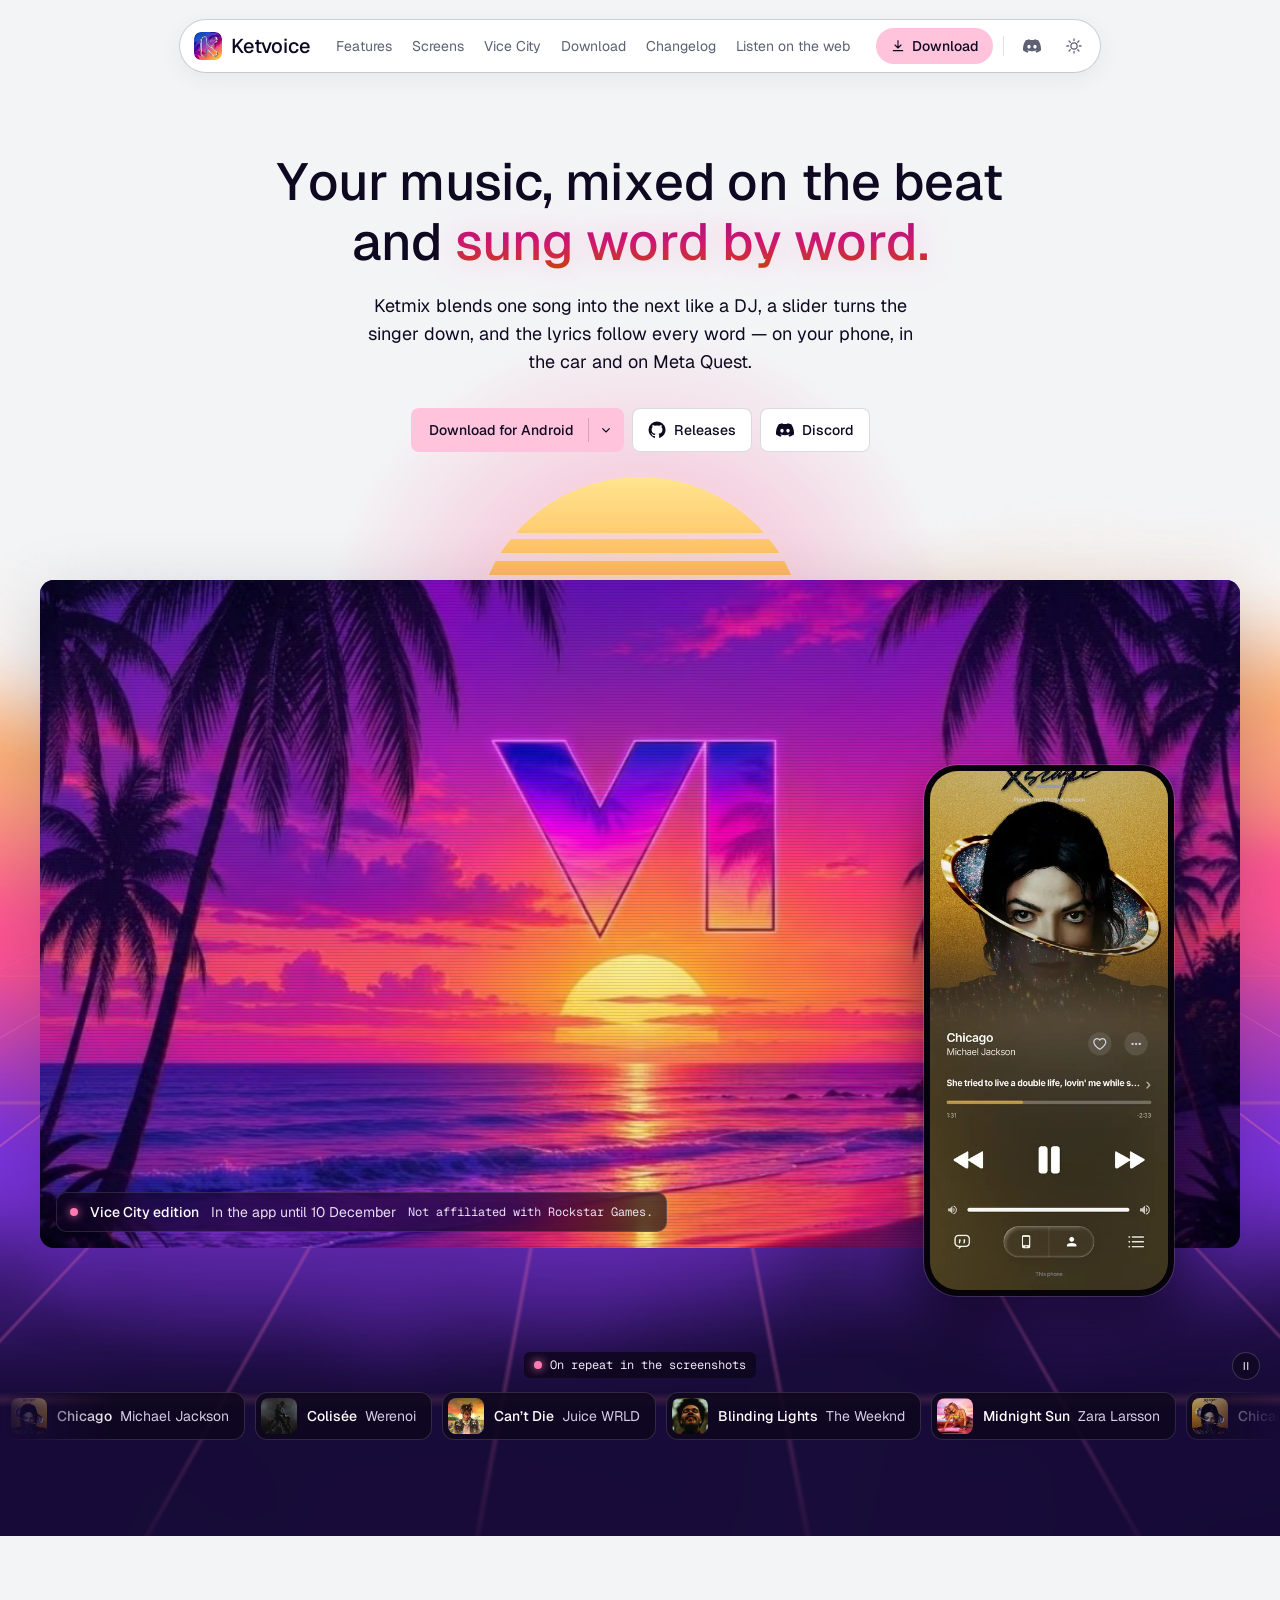
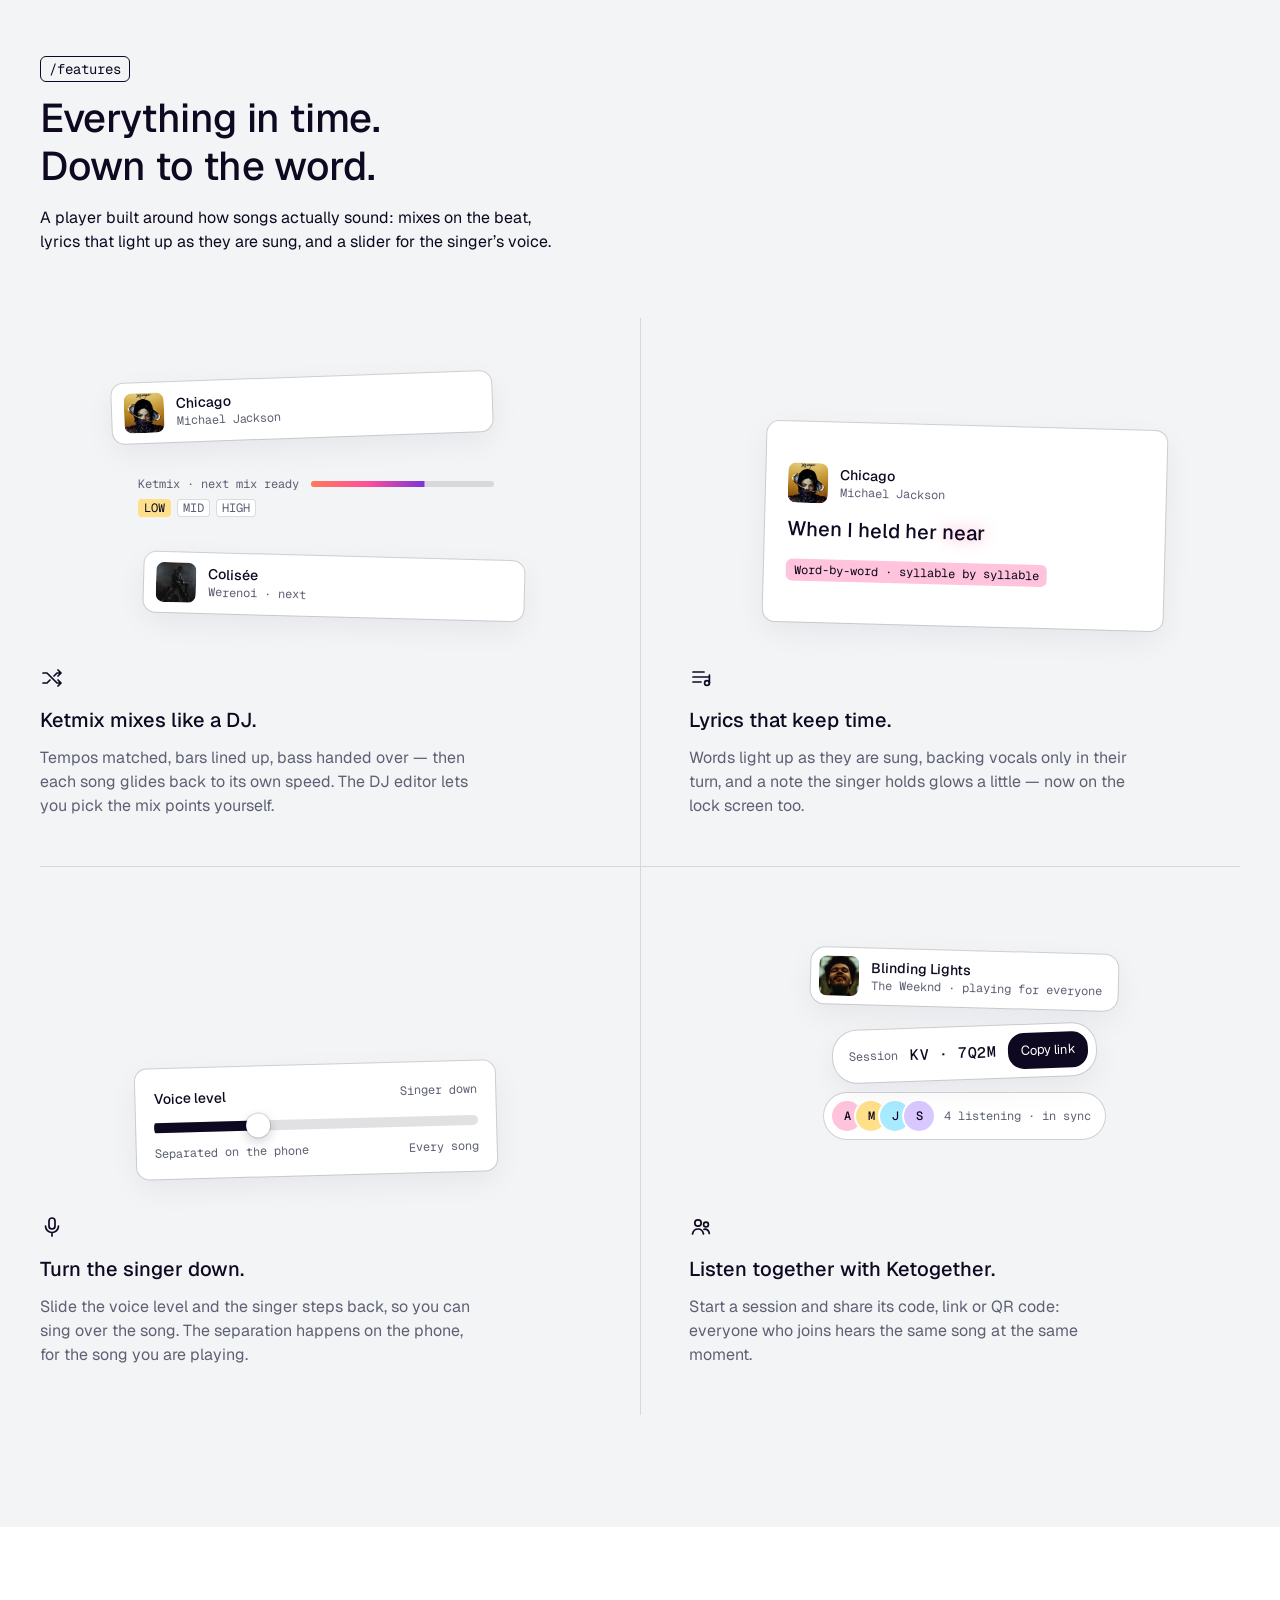
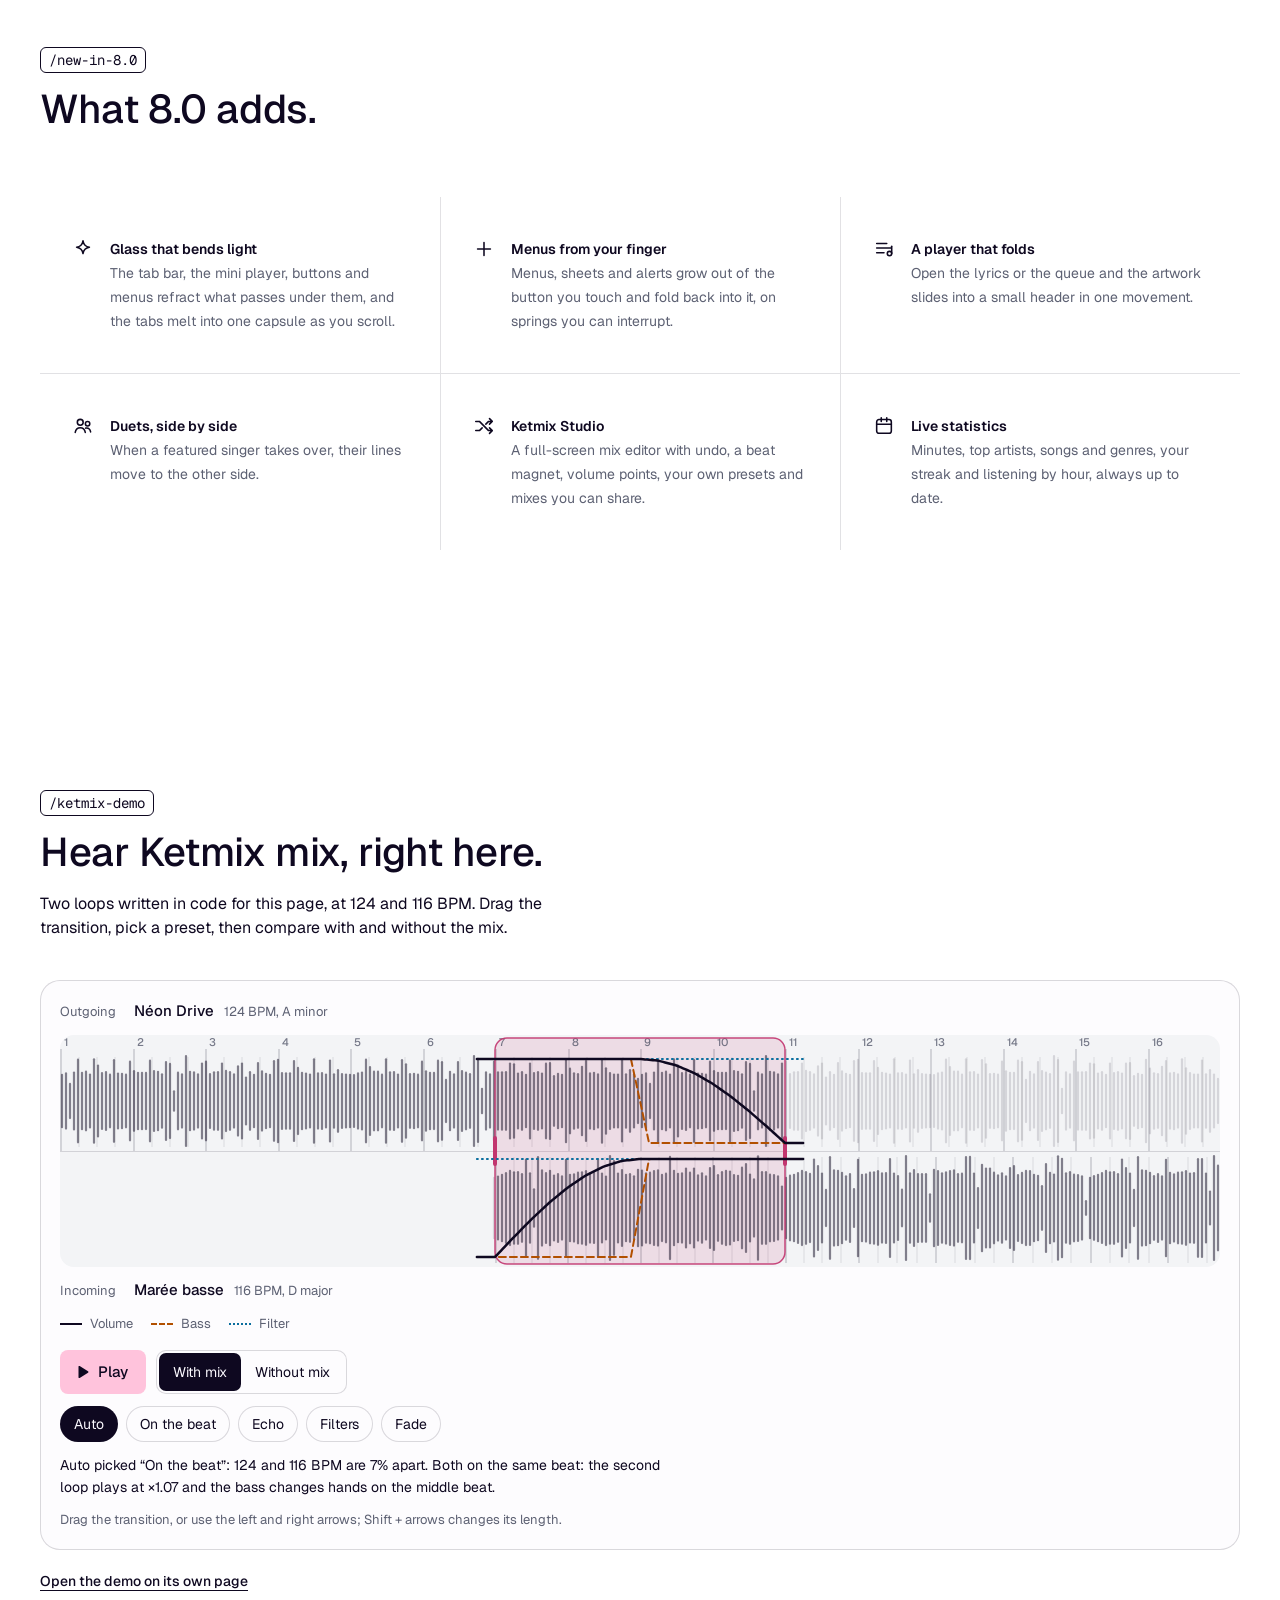
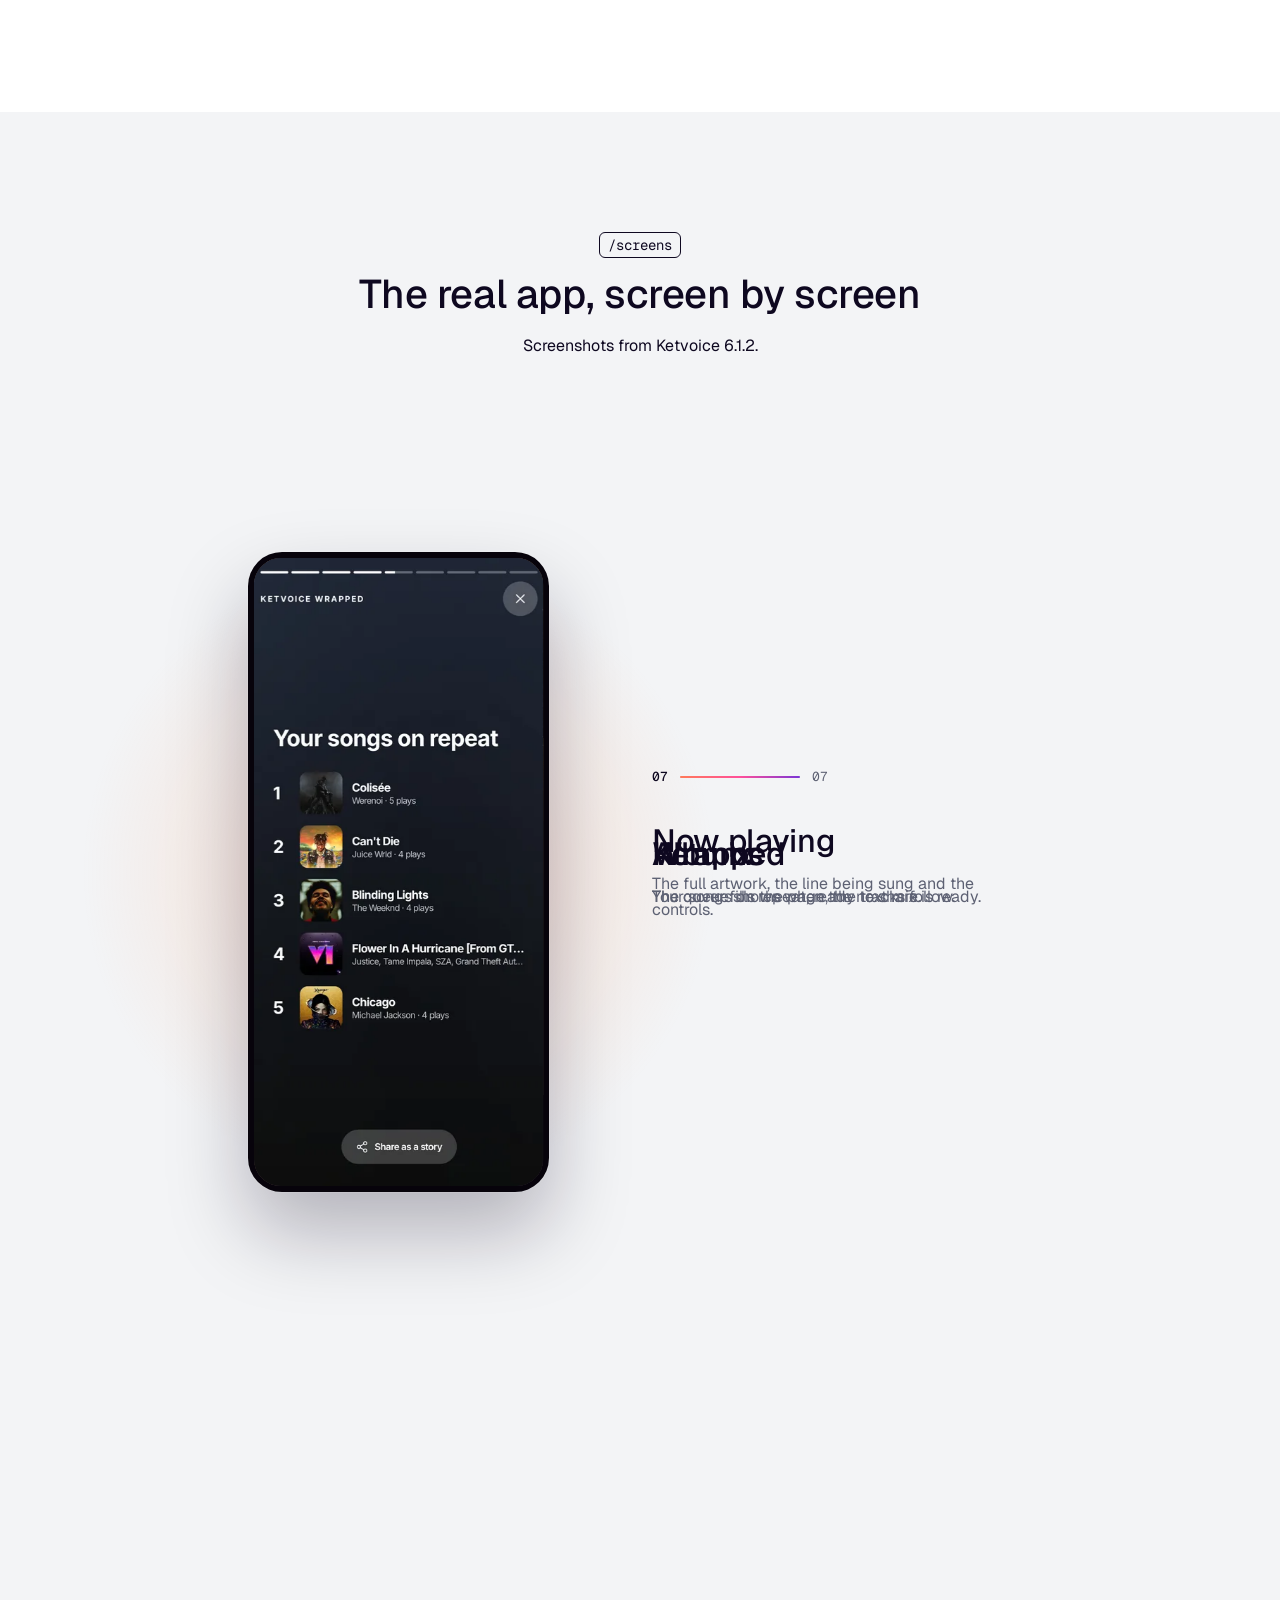
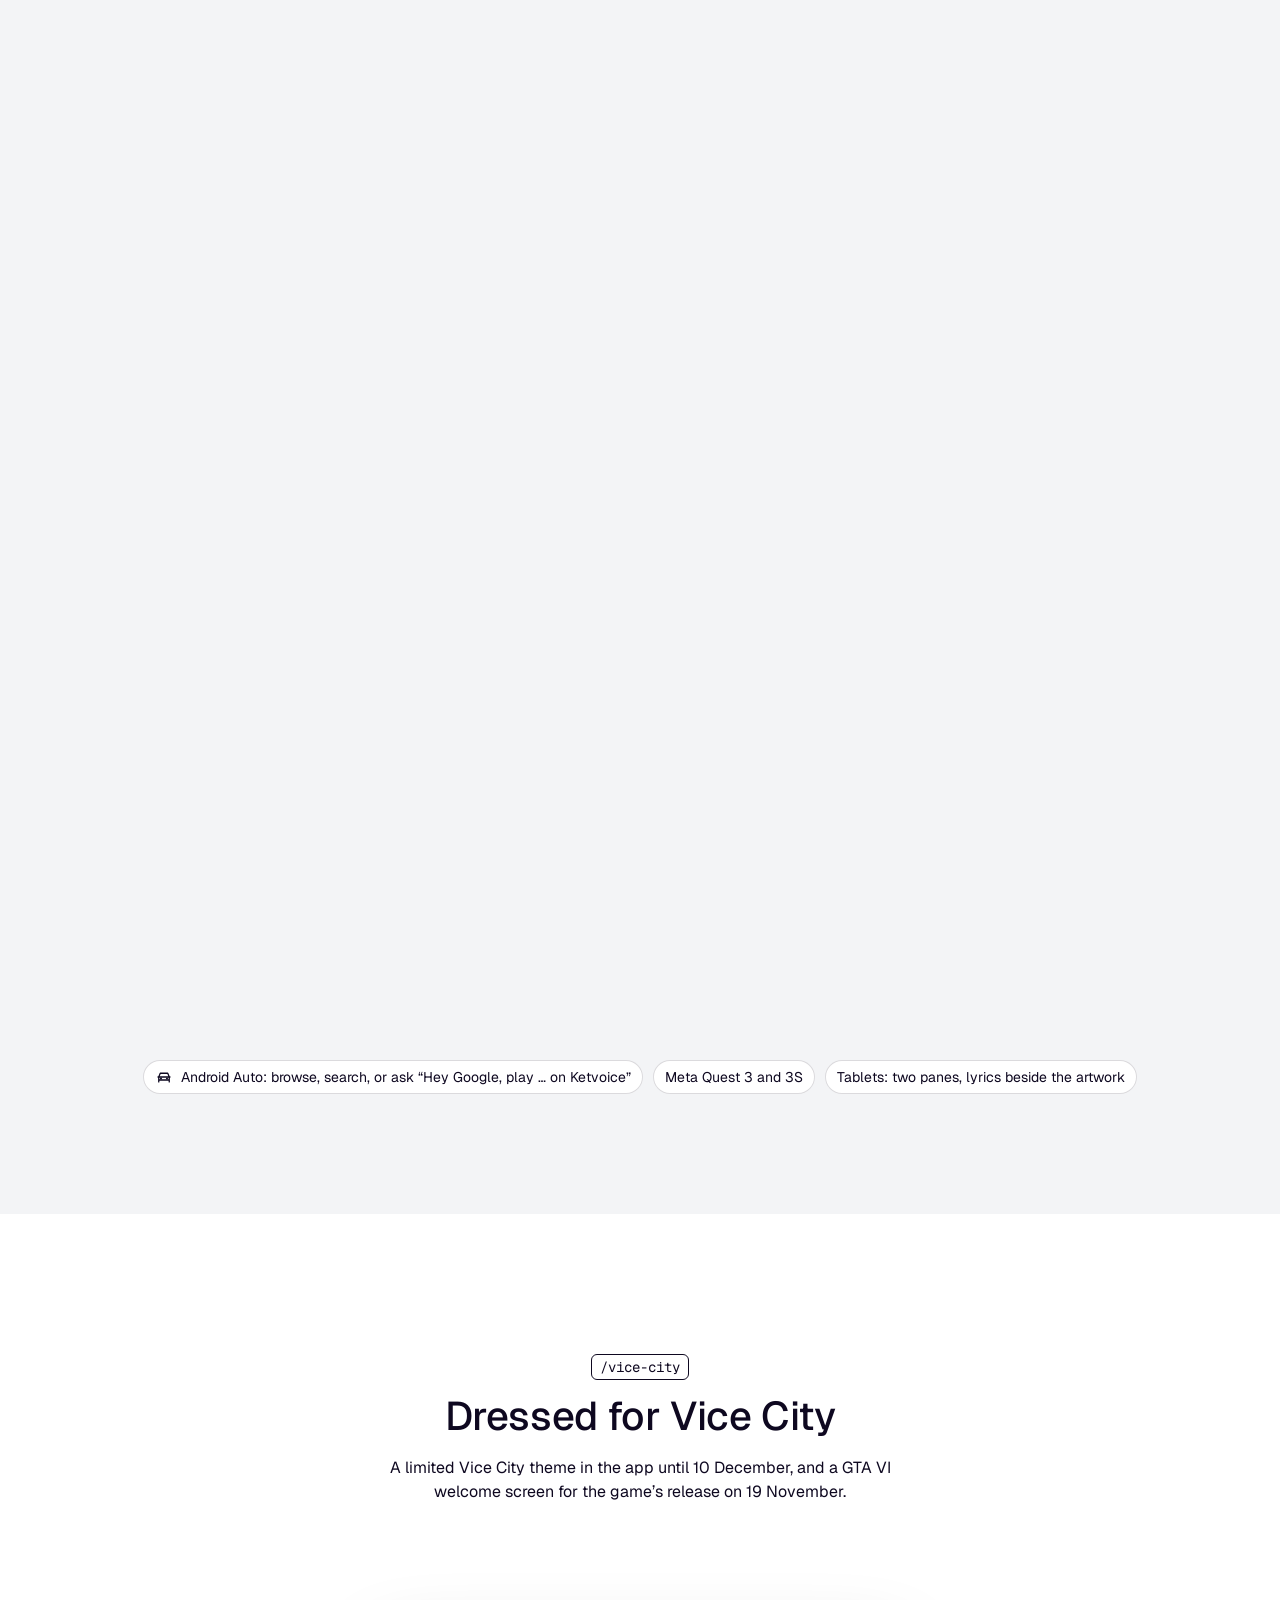
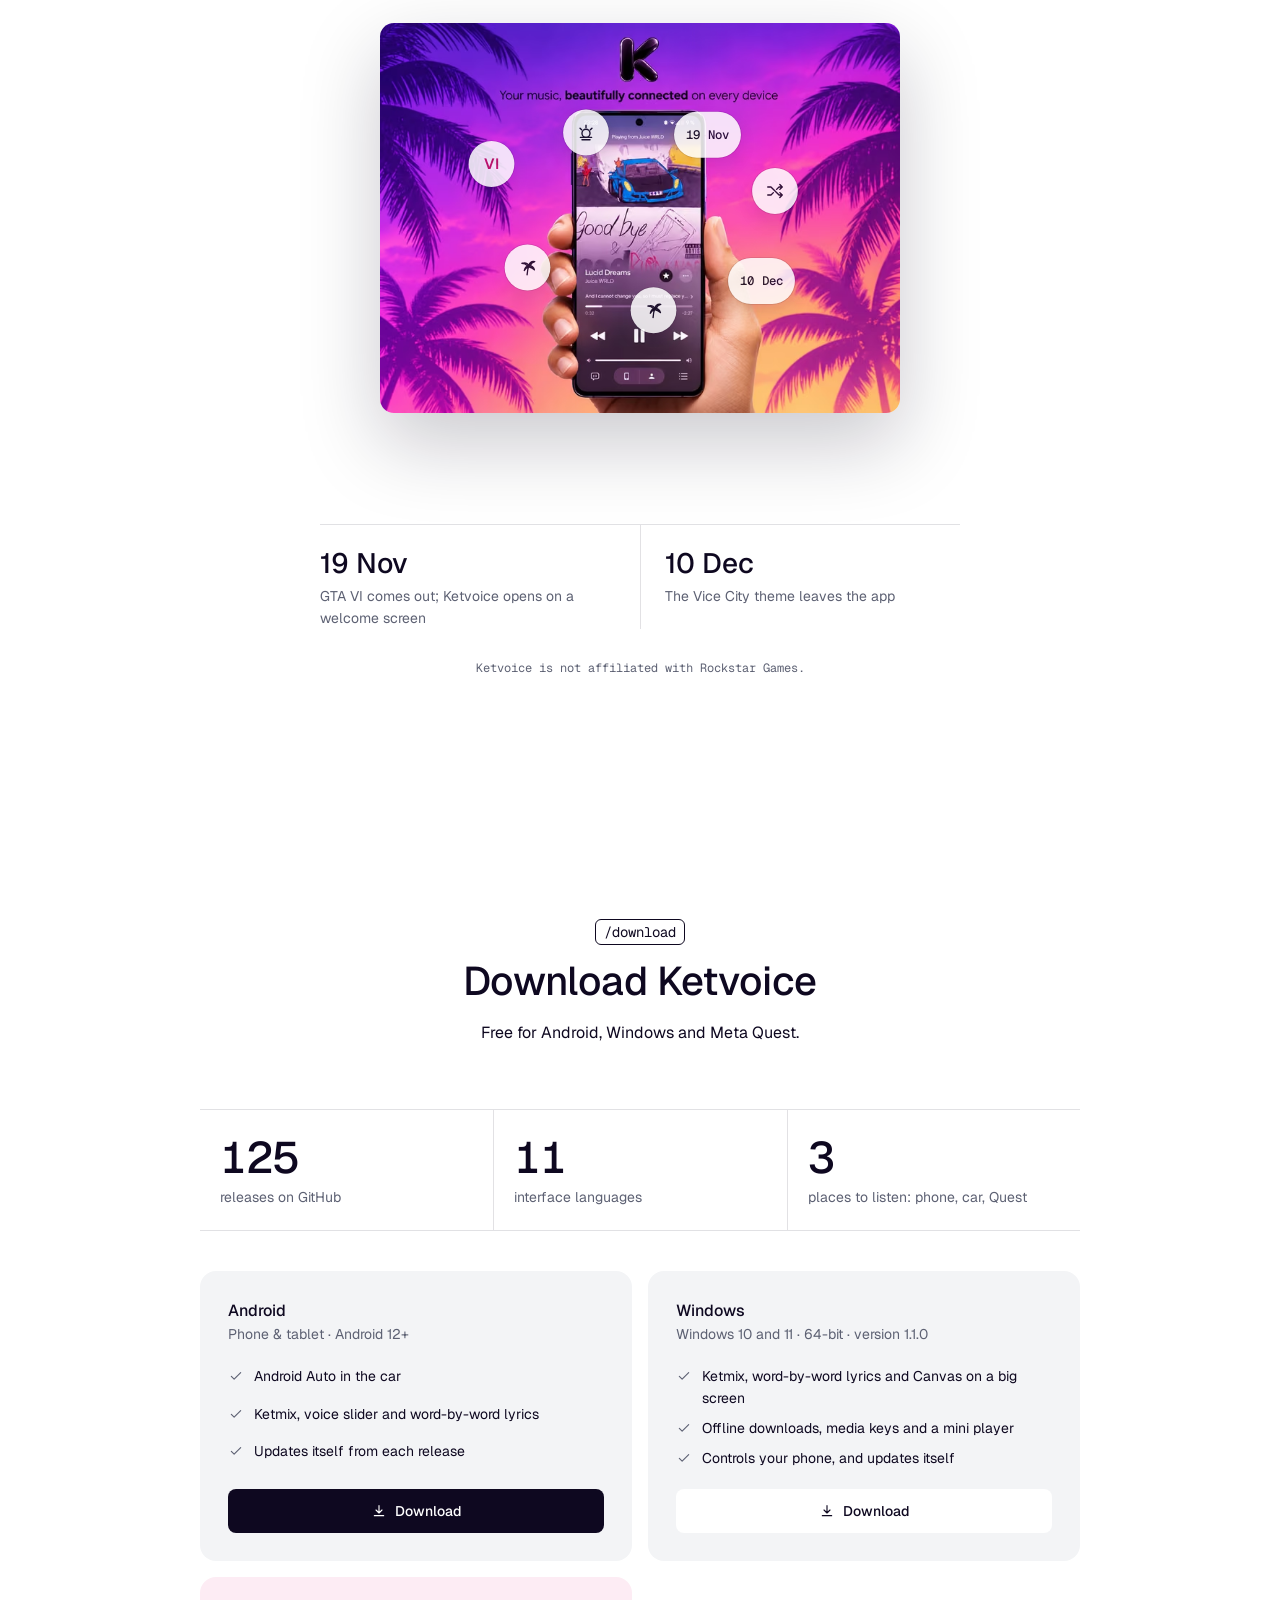
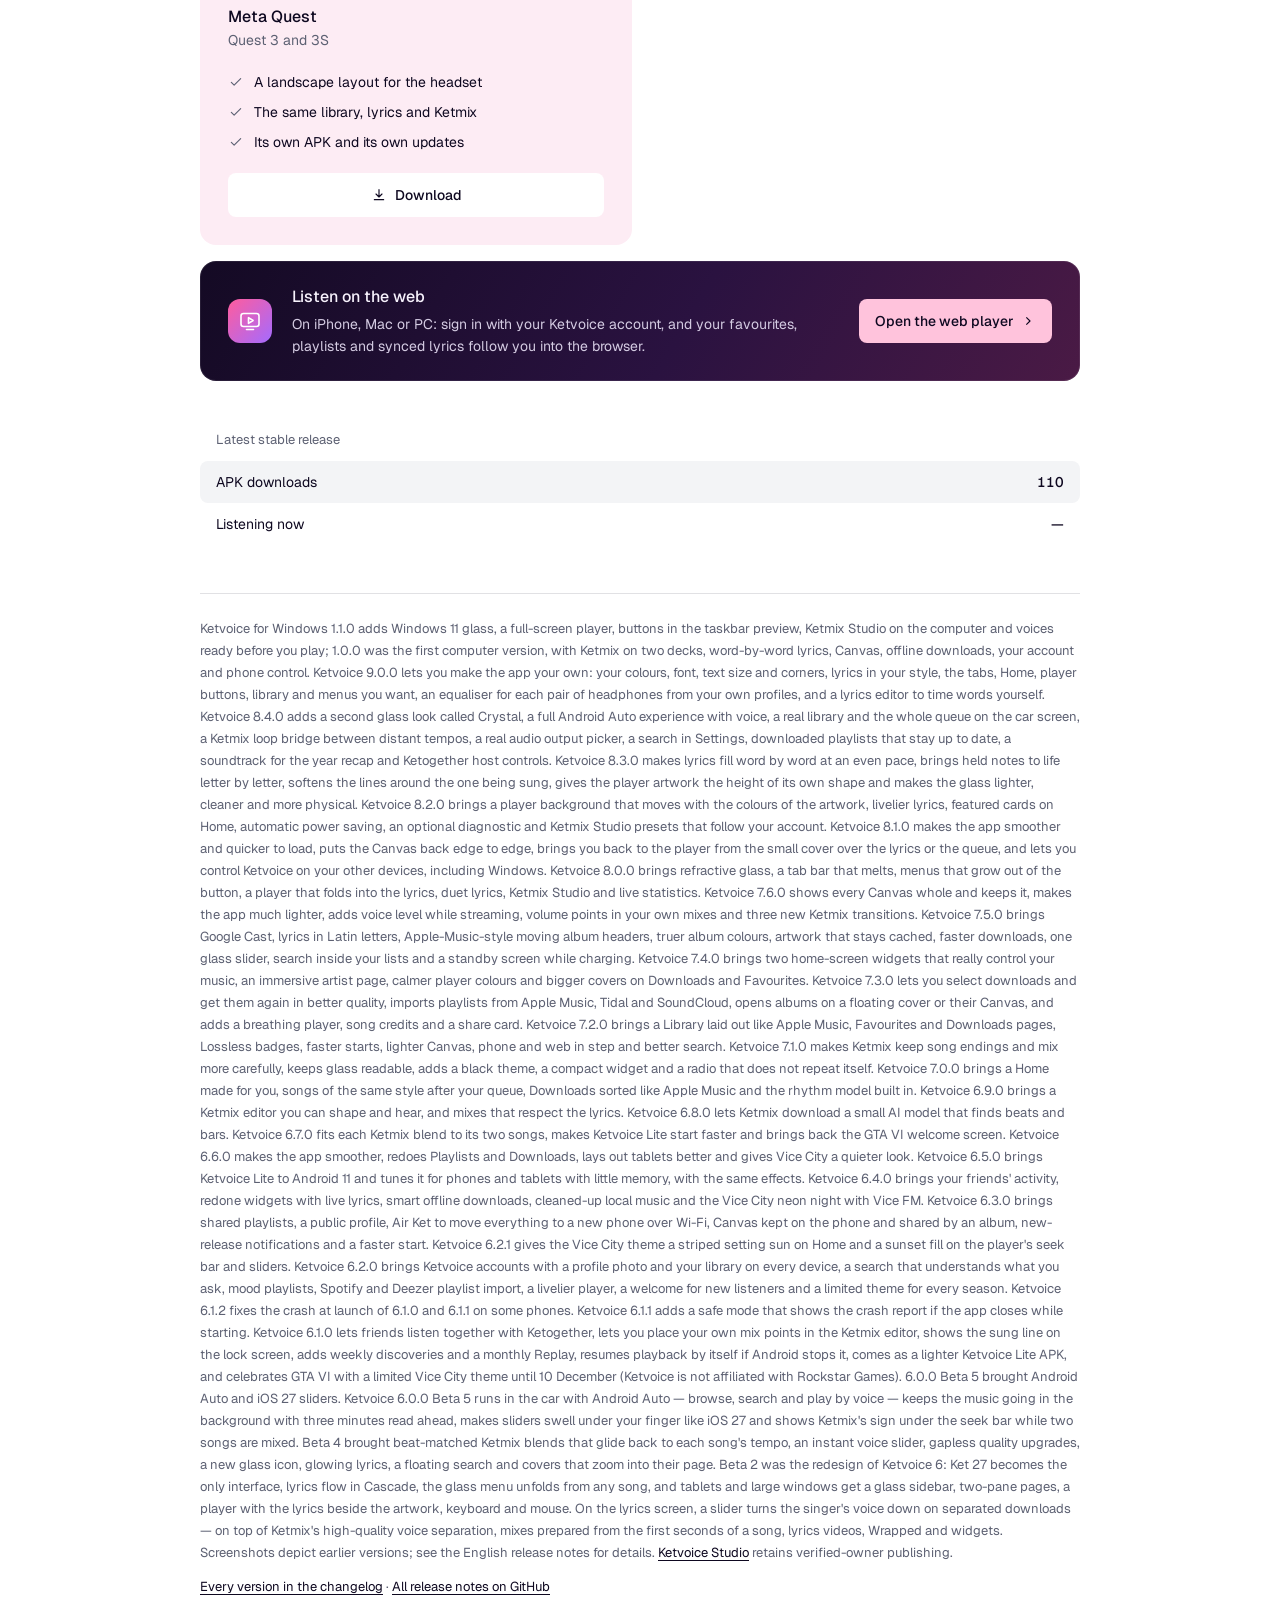
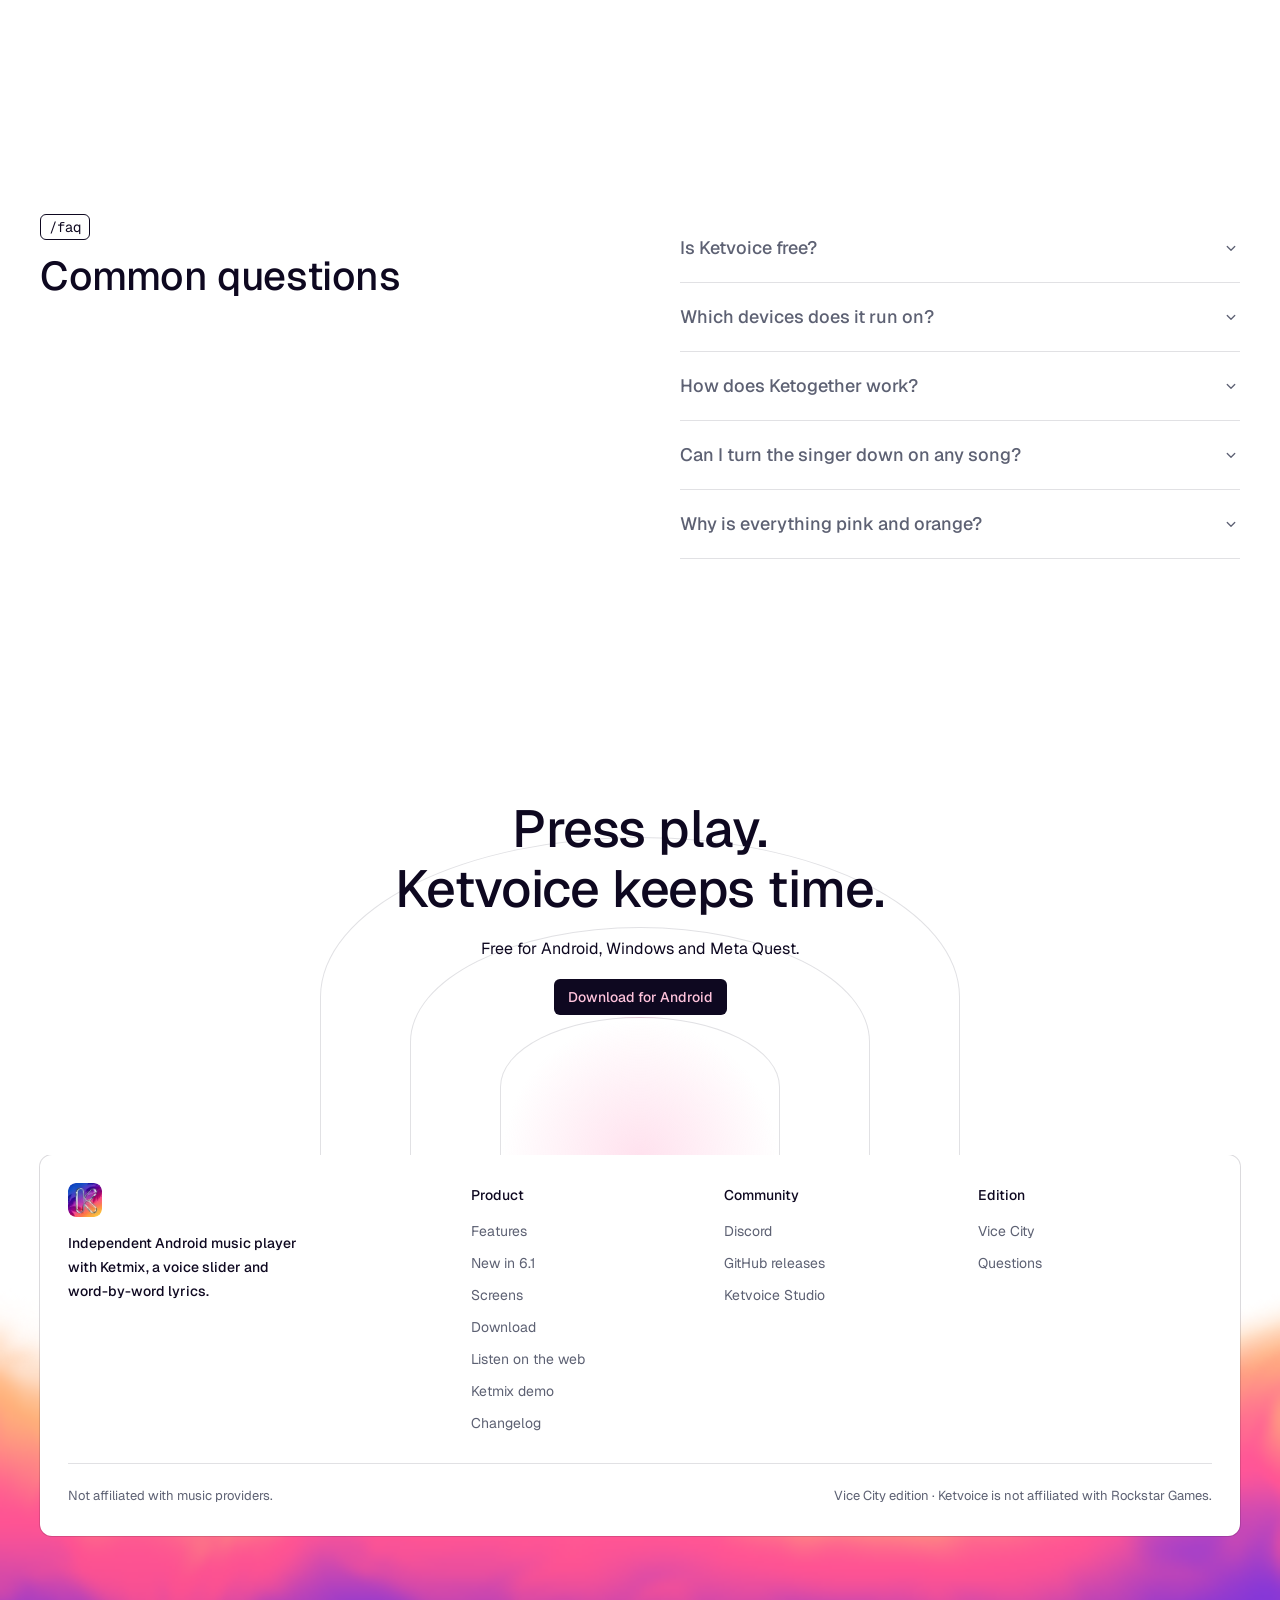
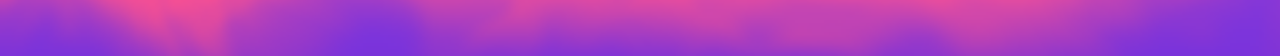
==== index.html @ e39250f0 "Site: what 9.0 adds Co-Authored-By: Claude Opus 5.5 <noreply@anthropic.com> Claude-Session: https://" ====
<!DOCTYPE html>
<html lang="en">
<head>
<meta charset="utf-8"/><meta content="width=device-width,initial-scale=1" name="viewport"/><meta content="light dark" name="color-scheme"/><meta content="#f3f4f6" name="theme-color"/>
<title>Ketvoice — a free music player for Android, Quest and the car</title>
<link rel="icon" href="favicon.ico" sizes="any"/>
<link rel="icon" type="image/png" sizes="32x32" href="favicon-32.png"/>
<link rel="icon" type="image/png" sizes="16x16" href="favicon-16.png"/>
<link rel="icon" type="image/png" sizes="192x192" href="favicon-192.png"/>
<link rel="apple-touch-icon" sizes="180x180" href="apple-touch-icon.png"/>
<meta content="Ketvoice is a free music player for Android. Ketmix blends songs on the beat, a slider turns the singer's voice down, lyrics follow every word — on phones, Meta Quest and Android Auto." name="description"/>
<meta property="og:type" content="website"/>
<meta property="og:title" content="Ketvoice — a free music player for Android, Quest and the car"/>
<meta property="og:description" content="Your music, beautifully connected on every device. Free for Android and Meta Quest."/>
<meta property="og:image" content="https://raw.githubusercontent.com/Tysnnn23/Ketvoice/main/ketvoice-banner.png"/>
<meta property="og:image:width" content="1448"/><meta property="og:image:height" content="1086"/>
<meta property="og:image:alt" content="Ketvoice — your music, beautifully connected on every device"/>
<meta name="twitter:card" content="summary_large_image"/>
<meta name="twitter:image" content="https://raw.githubusercontent.com/Tysnnn23/Ketvoice/main/ketvoice-banner.png"/>
<script>/* Discord sign-in for the web player: while /player is not in Supabase's allowed redirect addresses, Supabase sends the answer to the site's home instead. It goes on to /player (only within 10 minutes of a sign-in started there). */(function(){try{var q=location.search+location.hash;if(!/[?&#](code|error_description)=/.test(q))return;var p=JSON.parse(localStorage.getItem('kv-player-pkce')||'null');if(p&&Date.now()-p.at<6e5)location.replace('/player'+location.search+location.hash)}catch(e){}})();</script>
<script>document.documentElement.classList.add('js');(function(){var d=document.documentElement;try{if(localStorage.getItem('ketvoice-theme')==='dark')d.classList.add('dark')}catch(e){}if(!matchMedia('(prefers-reduced-motion: reduce)').matches)d.classList.add('motion')})();</script>
<link rel="preconnect" href="https://fonts.googleapis.com"/>
<link rel="preconnect" href="https://fonts.gstatic.com" crossorigin/>
<link rel="stylesheet" href="https://fonts.googleapis.com/css2?family=Geist:wght@400..600&amp;family=Geist+Mono:wght@400;500&amp;display=swap"/>
<link rel="preload" as="image" type="image/avif" imagesrcset="assets/hero-vi-720.avif 720w, assets/hero-vi-1117.avif 1117w" imagesizes="(max-width: 1240px) 100vw, 1188px"/>
<link rel="stylesheet" href="css/style.css?v=202611181500"/>
<link rel="stylesheet" href="css/ketmix.css?v=202611191200"/>
<script async src="https://pagead2.googlesyndication.com/pagead/js/adsbygoogle.js?client=ca-pub-2623695974781872"
     crossorigin="anonymous"></script>
</head>
<body>
<svg aria-hidden="true" style="position:absolute;width:0;height:0;overflow:hidden" xmlns="http://www.w3.org/2000/svg">
<symbol id="i-down" viewBox="0 0 24 24"><path d="M12 4v11m0 0 4.5-4.5M12 15l-4.5-4.5M5 19h14"/></symbol>
<symbol id="i-chev" viewBox="0 0 24 24"><path d="m7 10 5 5 5-5" /></symbol>
<symbol id="i-check" viewBox="0 0 24 24"><path d="m5 12.5 4.2 4.2L19 7"/></symbol>
<symbol id="i-plus" viewBox="0 0 24 24"><path d="M12 5v14M5 12h14"/></symbol>
<symbol id="i-mix" viewBox="0 0 24 24"><path d="M3 7h4l10 10h4M3 17h4l3-3m4-4 3-3h4M18 4l3 3-3 3M18 14l3 3-3 3"/></symbol>
<symbol id="i-lyrics" viewBox="0 0 24 24"><path d="M4 6h11M4 11h16M4 16h8"/><circle cx="18" cy="17" r="2.4"/><path d="M20.4 17V9"/></symbol>
<symbol id="i-voice" viewBox="0 0 24 24"><rect x="9" y="3" width="6" height="11" rx="3"/><path d="M5.5 11a6.5 6.5 0 0 0 13 0M12 17.5V21"/></symbol>
<symbol id="i-people" viewBox="0 0 24 24"><circle cx="9" cy="8" r="3.2"/><circle cx="17" cy="9.5" r="2.4"/><path d="M3.5 19c.6-3.2 2.8-5 5.5-5s4.9 1.8 5.5 5M15 14.3c2.6-.4 4.7 1.2 5.3 4.2"/></symbol>
<symbol id="i-web" viewBox="0 0 24 24"><rect x="3" y="4.5" width="18" height="13" rx="2.5"/><path d="M8.5 20.5h7M10.5 8.6v5.8l4.6-2.9z"/></symbol>
<symbol id="i-wave" viewBox="0 0 24 24"><path d="M3 12h2M7 8v8M11 5v14M15 9v6M19 7v10M21 12h0"/></symbol>
<symbol id="i-lock" viewBox="0 0 24 24"><rect x="5" y="10" width="14" height="10" rx="2.5"/><path d="M8 10V7.5a4 4 0 0 1 8 0V10M9 15h6"/></symbol>
<symbol id="i-spark" viewBox="0 0 24 24"><path d="M12 3c.6 4.2 2.8 6.4 7 7-4.2.6-6.4 2.8-7 7-.6-4.2-2.8-6.4-7-7 4.2-.6 6.4-2.8 7-7Z"/></symbol>
<symbol id="i-calendar" viewBox="0 0 24 24"><rect x="4" y="5" width="16" height="15" rx="2.5"/><path d="M4 10h16M9 3v4M15 3v4"/></symbol>
<symbol id="i-resume" viewBox="0 0 24 24"><path d="M4 12a8 8 0 1 0 2.4-5.7M4 4v4h4"/><path d="M10 9.5v5l4-2.5z"/></symbol>
<symbol id="i-car" viewBox="0 0 24 24"><path d="M5 16V12l2-5h10l2 5v4M5 16h14M5 16v2.5M19 16v2.5M4 12h16"/><circle cx="8" cy="14" r=".6"/><circle cx="16" cy="14" r=".6"/></symbol>
<symbol id="i-disc" viewBox="0 0 24 24"><path fill="currentColor" stroke="none" d="M20.317 4.37a19.79 19.79 0 0 0-4.885-1.515.074.074 0 0 0-.079.037c-.21.375-.444.865-.608 1.25a18.27 18.27 0 0 0-5.487 0 12.6 12.6 0 0 0-.617-1.25.077.077 0 0 0-.079-.037A19.74 19.74 0 0 0 3.677 4.37a.07.07 0 0 0-.032.027C.533 9.046-.32 13.58.099 18.058a.082.082 0 0 0 .031.056 19.9 19.9 0 0 0 5.993 3.03.078.078 0 0 0 .084-.028c.462-.63.874-1.295 1.226-1.994a.076.076 0 0 0-.041-.106 13.1 13.1 0 0 1-1.872-.892.077.077 0 0 1-.008-.128c.126-.094.252-.192.372-.291a.074.074 0 0 1 .078-.011c3.928 1.793 8.18 1.793 12.061 0a.074.074 0 0 1 .079.01c.12.099.246.198.373.292a.077.077 0 0 1-.007.128 12.3 12.3 0 0 1-1.873.891.077.077 0 0 0-.04.107c.36.698.772 1.363 1.225 1.993a.076.076 0 0 0 .084.029 19.84 19.84 0 0 0 6.002-3.03.077.077 0 0 0 .032-.055c.5-5.177-.838-9.674-3.549-13.66a.061.061 0 0 0-.031-.029ZM8.02 15.331c-1.183 0-2.157-1.085-2.157-2.419 0-1.333.955-2.419 2.157-2.419 1.211 0 2.176 1.095 2.157 2.419 0 1.334-.956 2.419-2.157 2.419Zm7.975 0c-1.183 0-2.157-1.085-2.157-2.419 0-1.333.955-2.419 2.157-2.419 1.211 0 2.176 1.095 2.157 2.419 0 1.334-.946 2.419-2.157 2.419Z"/></symbol>
<symbol id="i-palm" viewBox="0 0 24 24"><path d="M11.5 21c.3-4.6 1-8.2 2.3-11.4M13.8 9.6C12 6.6 8.6 5.6 5 6.8c3 .1 5.4 1.2 6.9 3.1M13.8 9.6c.8-3.6 3.7-5.4 7.2-4.9-2.6.8-4.6 2.3-5.6 4.7M13.8 9.6c3.6.1 6 2.1 6.8 5.4-1.6-1.9-3.8-3.2-6.4-3.6M13.8 9.6c-3 .6-5.2 2.8-5.7 6.2 1.1-2.3 3-3.9 5.3-4.6"/></symbol>
<symbol id="i-sun" viewBox="0 0 24 24"><circle cx="12" cy="13" r="5"/><path d="M5 18h14M7 21h10M12 3v3M4.6 6.6l2 2M19.4 6.6l-2 2"/></symbol>
<symbol id="i-gh" viewBox="0 0 24 24"><path fill="currentColor" stroke="none" d="M12 .8a11.2 11.2 0 0 0-3.54 21.83c.56.1.77-.24.77-.54v-2.1c-3.15.68-3.81-1.34-3.81-1.34-.51-1.29-1.26-1.63-1.26-1.63-1.03-.7.08-.69.08-.69 1.14.08 1.74 1.17 1.74 1.17 1.01 1.73 2.66 1.23 3.3.94.1-.73.4-1.24.73-1.53-2.52-.28-5.17-1.26-5.17-5.61 0-1.24.44-2.25 1.17-3.04-.12-.28-.51-1.44.11-3 0 0 .96-.31 3.1 1.16a10.8 10.8 0 0 1 5.65 0c2.15-1.47 3.1-1.16 3.1-1.16.62 1.56.23 2.72.11 3 .73.79 1.17 1.8 1.17 3.04 0 4.36-2.66 5.33-5.19 5.6.41.35.78 1.04.78 2.1v3.12c0 .3.2.64.78.53A11.2 11.2 0 0 0 12 .8Z"/></symbol>
</svg>
<a class="skip-link" href="#main">Skip to content</a>
<div aria-hidden="true" class="page-progress"></div>

<div class="header-zone"><header class="topbar" id="topbar">
<a aria-label="Ketvoice home" class="brand" href="#top"><picture><source srcset="assets/ketvoice-logo-vc-96.webp" type="image/webp"/><img alt="" height="28" src="assets/ketvoice-logo-vc-96.png" width="28"/></picture><span>Ketvoice</span></a>
<nav aria-label="Primary" class="nav-links"><a href="#features">Features</a><a href="#screens">Screens</a><a href="#vice-city">Vice City</a><a href="#download">Download</a><a href="changelog">Changelog</a><a href="player">Listen on the web</a></nav>
<div class="nav-actions"><a class="nav-cta" data-apk="android" href="#download"><svg aria-hidden="true" class="icon"><use href="#i-down"/></svg>Download</a><span aria-hidden="true" class="nav-sep"></span><button aria-label="Ketvoice Discord" class="nav-icon discord-action" title="Discord" type="button"><svg aria-hidden="true" class="icon"><use href="#i-disc"/></svg></button><button aria-label="Switch theme" class="nav-icon theme-toggle" id="theme-toggle" title="Switch between light and dark" type="button"><svg aria-hidden="true" class="icon theme-icon" viewBox="0 0 24 24"><g class="sun"><circle cx="12" cy="12" r="4.2"></circle><path d="M12 2.6v2.2M12 19.2v2.2M2.6 12h2.2M19.2 12h2.2M5.4 5.4l1.6 1.6M17 17l1.6 1.6M18.6 5.4 17 7M7 17l-1.6 1.6"></path></g><path class="moon" d="M20 14.4A8.4 8.4 0 1 1 9.6 4a6.9 6.9 0 0 0 10.4 10.4Z"></path></svg></button><button aria-controls="mobile-menu" aria-expanded="false" aria-label="Open navigation" class="menu-toggle" id="menu-toggle" type="button"><svg aria-hidden="true" class="icon" viewBox="0 0 24 24"><path d="M5 9h14M5 15h14"></path></svg></button></div>
</header>
<div class="mobile-menu" id="mobile-menu"><a href="#features">Features</a><a href="#screens">Screens</a><a href="#vice-city">Vice City</a><a href="#download">Download</a><a href="changelog">Changelog</a><a href="player">Listen on the web</a><button class="discord-action" type="button">Discord</button></div></div>

<main id="main">
<section aria-labelledby="hero-title" class="hero" id="top">
<canvas aria-hidden="true" class="flow flow-hero" data-flow="hero"></canvas>
<div aria-hidden="true" class="spot"></div>
<div aria-hidden="true" class="floor"><i></i></div>
<div class="wrap hero-head">
<h1 class="appear kinetic" data-kinetic id="hero-title">Your music, mixed on the beat and <span class="sung">sung word by word.</span></h1>
<p class="hero-sub appear">Ketmix blends one song into the next like a DJ, a slider turns the singer down, and the lyrics follow every word — on your phone, in the car and on Meta Quest.</p>
<div class="hero-actions appear">
<div class="split" data-magnet id="split"><a class="btn btn-accent split-main" data-apk="android" href="https://github.com/Tysnnn23/Ketvoice/releases/latest">Download for Android</a><button aria-controls="split-menu" aria-expanded="false" aria-haspopup="true" aria-label="Choose another edition" class="btn btn-accent split-more" id="split-more" type="button"><svg aria-hidden="true" class="icon"><use href="#i-chev"/></svg></button>
<div class="split-menu" id="split-menu" role="menu"><a data-apk="android" href="https://github.com/Tysnnn23/Ketvoice/releases/latest" role="menuitem">Android <small>phone &amp; tablet</small></a><a data-win="windows" href="https://github.com/Tysnnn23/Ketvoice/releases/download/windows-v1.1.0/Ketvoice-1.1.0.msi" role="menuitem">Windows <small>10 and 11</small></a><a data-apk="quest" href="https://github.com/Tysnnn23/Ketvoice/releases/latest" role="menuitem">Meta Quest <small>3 and 3S</small></a><a data-apk="lite" hidden href="https://github.com/Tysnnn23/Ketvoice/releases/latest" role="menuitem">Ketvoice Lite <small>modest phones</small></a><a data-apk="wear" hidden href="https://github.com/Tysnnn23/Ketvoice/releases/latest" role="menuitem">Wear OS <small>watch</small></a></div></div>
<a class="btn btn-line" data-magnet href="https://github.com/Tysnnn23/Ketvoice/releases/latest" rel="noopener noreferrer" target="_blank"><svg aria-hidden="true" class="icon"><use href="#i-gh"/></svg>Releases</a>
<button class="btn btn-line discord-action" data-magnet type="button"><svg aria-hidden="true" class="icon"><use href="#i-disc"/></svg>Discord</button>
</div>
</div>
<div class="wrap showcase-wrap">
<div aria-hidden="true" class="vc-sun"><i></i></div>
<figure class="showcase appear-late">
<picture class="showcase-art"><source type="image/avif" sizes="(max-width: 1240px) 100vw, 1188px" srcset="assets/hero-vi-720.avif 720w, assets/hero-vi-1117.avif 1117w"/><source type="image/webp" sizes="(max-width: 1240px) 100vw, 1188px" srcset="assets/hero-vi-720.webp 720w, assets/hero-vi-1117.webp 1117w"/><img alt="A neon VI over a sunset beach lined with palm trees" decoding="async" fetchpriority="high" height="622" sizes="(max-width: 1240px) 100vw, 1188px" src="assets/hero-vi-1117.jpg" srcset="assets/hero-vi-720.jpg 720w, assets/hero-vi-1117.jpg 1117w" width="1117"/></picture>
<div class="showcase-phone"><picture><source type="image/webp" sizes="(max-width: 760px) 30vw, 250px" srcset="assets/app-player-420.webp 420w, assets/app-player-640.webp 640w"/><img alt="The Ketvoice player playing Chicago by Michael Jackson: the XSCAPE artwork, the line being sung, the seek bar and the controls" decoding="async" height="2600" width="1224" src="assets/app-player-420.jpg"/></picture></div>
<figcaption class="showcase-bar"><span class="sb-dot" aria-hidden="true"></span><span class="sb-title">Vice City edition</span><span class="sb-meta">In the app until 10 December</span><span class="sb-fine">Not affiliated with Rockstar Games.</span></figcaption>
</figure>
</div>
<div class="ticker appear-late" data-live id="ticker">
<p class="tk-label"><span class="sb-dot" aria-hidden="true"></span>On repeat in the screenshots</p>
<div class="tk-view"><div class="tk-track"><ul aria-label="Songs on repeat in the app screenshots"><li><img alt="" class="cover" decoding="async" height="120" loading="lazy" src="assets/cover-chicago.webp" width="120"/><span><b>Chicago</b> Michael Jackson</span></li><li><img alt="" class="cover" decoding="async" height="120" loading="lazy" src="assets/cover-colisee.webp" width="120"/><span><b>Colisée</b> Werenoi</span></li><li><img alt="" class="cover" decoding="async" height="120" loading="lazy" src="assets/cover-cantdie.webp" width="120"/><span><b>Can’t Die</b> Juice WRLD</span></li><li><img alt="" class="cover" decoding="async" height="120" loading="lazy" src="assets/cover-blinding.webp" width="120"/><span><b>Blinding Lights</b> The Weeknd</span></li><li><img alt="" class="cover" decoding="async" height="120" loading="lazy" src="assets/cover-midnight.webp" width="120"/><span><b>Midnight Sun</b> Zara Larsson</span></li></ul><ul aria-hidden="true" class="tk-dup"><li><img alt="" class="cover" decoding="async" height="120" loading="lazy" src="assets/cover-chicago.webp" width="120"/><span><b>Chicago</b> Michael Jackson</span></li><li><img alt="" class="cover" decoding="async" height="120" loading="lazy" src="assets/cover-colisee.webp" width="120"/><span><b>Colisée</b> Werenoi</span></li><li><img alt="" class="cover" decoding="async" height="120" loading="lazy" src="assets/cover-cantdie.webp" width="120"/><span><b>Can’t Die</b> Juice WRLD</span></li><li><img alt="" class="cover" decoding="async" height="120" loading="lazy" src="assets/cover-blinding.webp" width="120"/><span><b>Blinding Lights</b> The Weeknd</span></li><li><img alt="" class="cover" decoding="async" height="120" loading="lazy" src="assets/cover-midnight.webp" width="120"/><span><b>Midnight Sun</b> Zara Larsson</span></li></ul></div></div>
<button aria-label="Pause the song ticker" aria-pressed="false" class="tk-pause" id="tk-pause" type="button"><svg aria-hidden="true" class="icon" viewBox="0 0 24 24"><path class="i-pause" d="M9 6v12M15 6v12"/><path class="i-play" d="M8 5.5v13l10.5-6.5z"/></svg></button>
</div>
</section>

<section aria-labelledby="features-title" class="features" id="features">
<div class="wrap">
<header class="sec-head reveal"><p class="tag">/features</p><h2 id="features-title">Everything in time.<br/>Down to the word.</h2><p class="sec-sub">A player built around how songs actually sound: mixes on the beat, lyrics that light up as they are sung, and a slider for the singer’s voice.</p></header>
<div class="bento">
<article class="cell reveal">
<div aria-hidden="true" class="widget w-mix">
<div class="deck deck-a"><img alt="" class="cover" height="120" loading="lazy" src="assets/cover-chicago.webp" width="120"/><span class="deck-t"><b>Chicago</b><small>Michael Jackson</small></span></div>
<div class="xfade"><span class="xf-label">Ketmix · next mix ready</span><span class="xf-track"><i></i></span><span class="xf-keys"><em>LOW</em><em>MID</em><em>HIGH</em></span></div>
<div class="deck deck-b"><img alt="" class="cover" height="120" loading="lazy" src="assets/cover-colisee.webp" width="120"/><span class="deck-t"><b>Colisée</b><small>Werenoi · next</small></span></div>
</div>
<svg aria-hidden="true" class="icon cell-icon"><use href="#i-mix"/></svg>
<h3>Ketmix mixes like a DJ.</h3>
<p>Tempos matched, bars lined up, bass handed over — then each song glides back to its own speed. The DJ editor lets you pick the mix points yourself.</p>
</article>
<article class="cell reveal">
<div aria-hidden="true" class="widget w-lyrics">
<div class="ly-head"><img alt="" class="cover" height="120" loading="lazy" src="assets/cover-chicago.webp" width="120"/><span class="deck-t"><b>Chicago</b><small>Michael Jackson</small></span></div>
<p class="ly ly-now"><span>When</span> <span>I</span> <span>held</span> <span>her</span> <span class="held">near</span></p>
<span class="ly-chip">Word-by-word · syllable by syllable</span>
</div>
<svg aria-hidden="true" class="icon cell-icon"><use href="#i-lyrics"/></svg>
<h3>Lyrics that keep time.</h3>
<p>Words light up as they are sung, backing vocals only in their turn, and a note the singer holds glows a little — now on the lock screen too.</p>
</article>
<article class="cell reveal">
<div aria-hidden="true" class="widget w-voice">
<div class="vs-row"><span>Voice level</span><span class="vs-val">Singer down</span></div>
<div class="vs-track"><i></i><b></b></div>
<div class="vs-row vs-sub"><span>Separated on the phone</span><span>Every song</span></div>
</div>
<svg aria-hidden="true" class="icon cell-icon"><use href="#i-voice"/></svg>
<h3>Turn the singer down.</h3>
<p>Slide the voice level and the singer steps back, so you can sing over the song. The separation happens on the phone, for the song you are playing.</p>
</article>
<article class="cell reveal">
<div aria-hidden="true" class="widget w-together">
<div class="kt-now"><img alt="" class="cover" height="120" loading="lazy" src="assets/cover-blinding.webp" width="120"/><span class="deck-t"><b>Blinding Lights</b><small>The Weeknd · playing for everyone</small></span></div>
<div class="kt-code"><span class="kt-label">Session</span><b>KV · 7Q2M</b><span class="kt-copy">Copy link</span></div>
<div class="kt-people"><i>A</i><i>M</i><i>J</i><i>S</i><span>4 listening · in sync</span></div>
</div>
<svg aria-hidden="true" class="icon cell-icon"><use href="#i-people"/></svg>
<h3>Listen together with Ketogether.</h3>
<p>Start a session and share its code, link or QR code: everyone who joins hears the same song at the same moment.</p>
</article>
</div>
</div>
</section>

<section aria-labelledby="new-title" class="news" id="new">
<div class="wrap">
<header class="sec-head reveal"><p class="tag">/new-in-8.0</p><h2 id="new-title">What 8.0 adds.</h2></header>
<ul class="grid6">
<li class="reveal"><svg aria-hidden="true" class="icon"><use href="#i-spark"/></svg><div><h3>Glass that bends light</h3><p>The tab bar, the mini player, buttons and menus refract what passes under them, and the tabs melt into one capsule as you scroll.</p></div></li>
<li class="reveal"><svg aria-hidden="true" class="icon"><use href="#i-plus"/></svg><div><h3>Menus from your finger</h3><p>Menus, sheets and alerts grow out of the button you touch and fold back into it, on springs you can interrupt.</p></div></li>
<li class="reveal"><svg aria-hidden="true" class="icon"><use href="#i-lyrics"/></svg><div><h3>A player that folds</h3><p>Open the lyrics or the queue and the artwork slides into a small header in one movement.</p></div></li>
<li class="reveal"><svg aria-hidden="true" class="icon"><use href="#i-people"/></svg><div><h3>Duets, side by side</h3><p>When a featured singer takes over, their lines move to the other side.</p></div></li>
<li class="reveal"><svg aria-hidden="true" class="icon"><use href="#i-mix"/></svg><div><h3>Ketmix Studio</h3><p>A full-screen mix editor with undo, a beat magnet, volume points, your own presets and mixes you can share.</p></div></li>
<li class="reveal"><svg aria-hidden="true" class="icon"><use href="#i-calendar"/></svg><div><h3>Live statistics</h3><p>Minutes, top artists, songs and genres, your streak and listening by hour, always up to date.</p></div></li>
</ul>
</div>
</section>

<section aria-labelledby="kx-title" class="kx-section" data-ketmix-demo="" id="ketmix-demo">
<div class="wrap">
<header class="sec-head reveal"><p class="tag">/ketmix-demo</p><h2 id="kx-title">Hear Ketmix mix, right here.</h2><p class="sec-sub">Two loops written in code for this page, at 124 and 116 BPM. Drag the transition, pick a preset, then compare with and without the mix.</p></header>
<div data-ketmix-slot=""><p class="kx-nojs">The live demo needs JavaScript and Web Audio.</p></div>
<p class="kx-more"><a href="ketmix">Open the demo on its own page</a></p>
</div>
</section>

<section aria-labelledby="screens-title" class="screens" id="screens">
<div class="wrap">
<header class="sec-head center reveal"><p class="tag">/screens</p><h2 id="screens-title">The real app, screen by screen</h2><p class="sec-sub">Screenshots from Ketvoice 6.1.2.</p></header>
</div>
<div class="scrub" data-live id="scrub">
<div class="strip" tabindex="0" aria-label="Ketvoice screenshots">
<figure class="shot reveal" data-depth="1"><div class="phone"><picture><source type="image/webp" sizes="(max-width: 760px) 30vw, 250px" srcset="assets/app-player-420.webp 420w, assets/app-player-640.webp 640w"/><img alt="The player playing Chicago by Michael Jackson" decoding="async" height="2600" width="1224" loading="lazy" src="assets/app-player-420.jpg"/></picture></div><figcaption><b>Now playing</b>The full artwork, the line being sung and the controls.</figcaption></figure>
<figure class="shot reveal" data-depth="-1"><div class="phone"><picture><source type="image/webp" sizes="(max-width: 760px) 30vw, 250px" srcset="assets/app-lyrics-420.webp 420w, assets/app-lyrics-640.webp 640w"/><img alt="Word-by-word lyrics of Chicago, with the voice slider open" decoding="async" height="2600" width="1224" loading="lazy" src="assets/app-lyrics-420.jpg"/></picture></div><figcaption><b>Lyrics</b>Word by word, with the voice slider at hand.</figcaption></figure>
<figure class="shot reveal" data-depth="1"><div class="phone"><picture><source type="image/webp" sizes="(max-width: 760px) 30vw, 250px" srcset="assets/app-queue-420.webp 420w, assets/app-queue-640.webp 640w"/><img alt="The queue with Ketmix on and the next song’s mix ready" decoding="async" height="2600" width="1224" loading="lazy" src="assets/app-queue-420.jpg"/></picture></div><figcaption><b>Ketmix</b>The queue shows when the next mix is ready.</figcaption></figure>
<figure class="shot reveal" data-depth="-1"><div class="phone"><picture><source type="image/webp" sizes="(max-width: 760px) 30vw, 250px" srcset="assets/app-home-420.webp 420w, assets/app-home-640.webp 640w"/><img alt="Home with recent albums and the discoveries of the week" decoding="async" height="2600" width="1224" loading="lazy" src="assets/app-home-420.jpg"/></picture></div><figcaption><b>Home</b>What you played last and the discoveries of the week.</figcaption></figure>
<figure class="shot reveal" data-depth="1"><div class="phone"><picture><source type="image/webp" sizes="(max-width: 760px) 30vw, 250px" srcset="assets/app-album-420.webp 420w, assets/app-album-640.webp 640w"/><img alt="The XSCAPE album page by Michael Jackson with its track list" decoding="async" height="2600" width="1224" loading="lazy" src="assets/app-album-420.jpg"/></picture></div><figcaption><b>Albums</b>The cover fills the page, the tracks follow.</figcaption></figure>
<figure class="shot reveal" data-depth="-1"><div class="phone"><picture><source type="image/webp" sizes="(max-width: 760px) 30vw, 250px" srcset="assets/app-artist-420.webp 420w, assets/app-artist-640.webp 640w"/><img alt="Michael Jackson’s artist page with popular songs" decoding="async" height="2600" width="1224" loading="lazy" src="assets/app-artist-420.jpg"/></picture></div><figcaption><b>Artists</b>Popular songs, artist radio and shuffle.</figcaption></figure>
<figure class="shot reveal" data-depth="1"><div class="phone"><picture><source type="image/webp" sizes="(max-width: 760px) 30vw, 250px" srcset="assets/app-wrapped-420.webp 420w, assets/app-wrapped-640.webp 640w"/><img alt="Ketvoice Wrapped: your songs on repeat" decoding="async" height="2600" width="1224" loading="lazy" src="assets/app-wrapped-420.jpg"/></picture></div><figcaption><b>Wrapped</b>Your songs on repeat, ready to share.</figcaption></figure>
</div>
</div>
<div class="wrap devices reveal"><span><svg aria-hidden="true" class="icon"><use href="#i-car"/></svg>Android Auto: browse, search, or ask “Hey Google, play … on Ketvoice”</span><span>Meta Quest 3 and 3S</span><span>Tablets: two panes, lyrics beside the artwork</span></div>
</section>

<section aria-labelledby="vc-title" class="vice" id="vice-city">
<div class="wrap">
<header class="sec-head center reveal"><p class="tag">/vice-city</p><h2 id="vc-title">Dressed for Vice City</h2><p class="sec-sub">A limited Vice City theme in the app until 10 December, and a GTA VI welcome screen for the game’s release on 19 November.</p></header>
<div class="vc-stage" id="vc-stage">
<div aria-hidden="true" class="orbit">
<span class="chip" style="--x:-330px;--y:-120px;--r:-14deg"><b>VI</b></span>
<span class="chip" style="--x:-250px;--y:110px;--r:10deg"><svg class="icon"><use href="#i-palm"/></svg></span>
<span class="chip" style="--x:-120px;--y:-190px;--r:-6deg"><svg class="icon"><use href="#i-sun"/></svg></span>
<span class="chip chip-wide" style="--x:150px;--y:-185px;--r:8deg">19 Nov</span>
<span class="chip" style="--x:300px;--y:-60px;--r:12deg"><svg class="icon"><use href="#i-mix"/></svg></span>
<span class="chip chip-wide" style="--x:270px;--y:140px;--r:-9deg">10 Dec</span>
<span class="chip" style="--x:30px;--y:205px;--r:5deg"><svg class="icon"><use href="#i-palm"/></svg></span>
</div>
<figure class="vc-card"><picture><source type="image/avif" sizes="(max-width: 700px) 86vw, 520px" srcset="assets/banner-vc-720.avif 720w, assets/banner-vc-1100.avif 1100w"/><source type="image/webp" sizes="(max-width: 700px) 86vw, 520px" srcset="assets/banner-vc-720.webp 720w, assets/banner-vc-1100.webp 1100w"/><img alt="Ketvoice — your music, beautifully connected on every device: the player on a phone under palm trees at sunset" decoding="async" height="1086" loading="lazy" src="assets/banner-vc-1100.png" width="1448"/></picture></figure>
</div>
<dl class="vc-dates reveal"><div><dt>19 Nov</dt><dd>GTA VI comes out; Ketvoice opens on a welcome screen</dd></div><div><dt>10 Dec</dt><dd>The Vice City theme leaves the app</dd></div></dl>
<p class="fine-print reveal">Ketvoice is not affiliated with Rockstar Games.</p>
</div>
</section>

<section aria-labelledby="dl-title" class="download" id="download">
<div class="wrap narrow">
<header class="sec-head center reveal"><p class="tag">/download</p><h2 id="dl-title">Download Ketvoice</h2><p class="sec-sub" id="download-sub">Free for Android, Windows and Meta Quest.</p></header>
<dl class="tally reveal" id="tally"><div><dt>releases on GitHub</dt><dd><span class="count" data-count="125" id="tally-releases">125</span></dd></div><div><dt>interface languages</dt><dd><span class="count" data-count="11">11</span></dd></div><div><dt>places to listen: phone, car, Quest</dt><dd><span class="count" data-count="3">3</span></dd></div></dl>
<div class="download-list">
<div class="download-row" id="android-row"><div class="dr-head"><h3>Android</h3><p class="small-note">Phone &amp; tablet · Android 12+</p></div><ul class="dr-list"><li><svg aria-hidden="true" class="icon"><use href="#i-check"/></svg>Android Auto in the car</li><li><svg aria-hidden="true" class="icon"><use href="#i-check"/></svg>Ketmix, voice slider and word-by-word lyrics</li><li><svg aria-hidden="true" class="icon"><use href="#i-check"/></svg>Updates itself from each release</li></ul><a class="row-button" href="https://github.com/Tysnnn23/Ketvoice/releases/latest" id="android-apk"><svg aria-hidden="true" class="icon"><use href="#i-down"/></svg>Download</a></div>
<div class="download-row" id="windows-row"><div class="dr-head"><h3>Windows</h3><p class="small-note">Windows 10 and 11 · 64-bit · version 1.1.0</p></div><ul class="dr-list"><li><svg aria-hidden="true" class="icon"><use href="#i-check"/></svg>Ketmix, word-by-word lyrics and Canvas on a big screen</li><li><svg aria-hidden="true" class="icon"><use href="#i-check"/></svg>Offline downloads, media keys and a mini player</li><li><svg aria-hidden="true" class="icon"><use href="#i-check"/></svg>Controls your phone, and updates itself</li></ul><a class="row-button" href="https://github.com/Tysnnn23/Ketvoice/releases/download/windows-v1.1.0/Ketvoice-1.1.0.msi" id="windows-msi"><svg aria-hidden="true" class="icon"><use href="#i-down"/></svg>Download</a></div>
<div class="download-row" id="quest-row"><div class="dr-head"><h3>Meta Quest</h3><p class="small-note">Quest 3 and 3S</p></div><ul class="dr-list"><li><svg aria-hidden="true" class="icon"><use href="#i-check"/></svg>A landscape layout for the headset</li><li><svg aria-hidden="true" class="icon"><use href="#i-check"/></svg>The same library, lyrics and Ketmix</li><li><svg aria-hidden="true" class="icon"><use href="#i-check"/></svg>Its own APK and its own updates</li></ul><a class="row-button" href="https://github.com/Tysnnn23/Ketvoice/releases/latest" id="quest-apk"><svg aria-hidden="true" class="icon"><use href="#i-down"/></svg>Download</a></div>
<div class="download-row" id="lite-row" hidden><div class="dr-head"><h3>Ketvoice Lite</h3><p class="small-note">Android 11+ · modest phones &amp; tablets</p></div><ul class="dr-list"><li><svg aria-hidden="true" class="icon"><use href="#i-check"/></svg>The same effects, tuned lighter</li><li><svg aria-hidden="true" class="icon"><use href="#i-check"/></svg>Smaller memory and work budgets</li></ul><a class="row-button" href="https://github.com/Tysnnn23/Ketvoice/releases/latest" id="lite-apk"><svg aria-hidden="true" class="icon"><use href="#i-down"/></svg>Download</a></div>
<div class="download-row" id="wear-row" hidden><div class="dr-head"><h3>Wear OS</h3><p class="small-note">Watch app</p></div><ul class="dr-list"><li><svg aria-hidden="true" class="icon"><use href="#i-check"/></svg>Ketvoice on your wrist</li></ul><a class="row-button" href="https://github.com/Tysnnn23/Ketvoice/releases/latest" id="wear-apk"><svg aria-hidden="true" class="icon"><use href="#i-down"/></svg>Download</a></div>
</div>
<a class="web-card reveal" href="player"><svg aria-hidden="true" class="icon wc-icon"><use href="#i-web"/></svg><span class="wc-text"><b>Listen on the web</b><small>On iPhone, Mac or PC: sign in with your Ketvoice account, and your favourites, playlists and synced lyrics follow you into the browser.</small></span><span class="wc-go">Open the web player<svg aria-hidden="true" class="icon"><use href="#i-chev"/></svg></span></a>
<table class="stats reveal">
<caption id="release-version" role="status">Latest stable release</caption>
<tbody>
<tr><th id="downloads-caption" scope="row">APK downloads</th><td class="number" id="stat-downloads">110</td></tr>
<tr><th scope="row">Listening now<span class="visually-hidden" id="listeners-caption">Live tracking not connected yet</span></th><td><span class="now-playing" id="now-playing" hidden><img id="np-cover" alt="" referrerpolicy="no-referrer" loading="lazy"><span class="np-meta"><span id="np-title"></span><span id="np-artist"></span></span><span class="np-live" aria-hidden="true"></span></span><span class="number" id="stat-listeners">—</span></td></tr>
</tbody>
</table>
<aside class="release-notes" id="release-notes" hidden><div class="rn-head"><p class="tag">/release-notes</p><h3 id="release-notes-title"></h3></div><ul id="release-notes-list"></ul><button aria-controls="release-notes-list" aria-expanded="false" class="text-link rn-more" hidden id="rn-more" type="button">Show every change</button></aside>
</div>
<div class="container"><p class="download-footnote lead-note">Ketvoice for Windows 1.1.0 adds Windows 11 glass, a full-screen player, buttons in the taskbar preview, Ketmix Studio on the computer and voices ready before you play; 1.0.0 was the first computer version, with Ketmix on two decks, word-by-word lyrics, Canvas, offline downloads, your account and phone control. Ketvoice 9.0.0 lets you make the app your own: your colours, font, text size and corners, lyrics in your style, the tabs, Home, player buttons, library and menus you want, an equaliser for each pair of headphones from your own profiles, and a lyrics editor to time words yourself. Ketvoice 8.4.0 adds a second glass look called Crystal, a full Android Auto experience with voice, a real library and the whole queue on the car screen, a Ketmix loop bridge between distant tempos, a real audio output picker, a search in Settings, downloaded playlists that stay up to date, a soundtrack for the year recap and Ketogether host controls. Ketvoice 8.3.0 makes lyrics fill word by word at an even pace, brings held notes to life letter by letter, softens the lines around the one being sung, gives the player artwork the height of its own shape and makes the glass lighter, cleaner and more physical. Ketvoice 8.2.0 brings a player background that moves with the colours of the artwork, livelier lyrics, featured cards on Home, automatic power saving, an optional diagnostic and Ketmix Studio presets that follow your account. Ketvoice 8.1.0 makes the app smoother and quicker to load, puts the Canvas back edge to edge, brings you back to the player from the small cover over the lyrics or the queue, and lets you control Ketvoice on your other devices, including Windows. Ketvoice 8.0.0 brings refractive glass, a tab bar that melts, menus that grow out of the button, a player that folds into the lyrics, duet lyrics, Ketmix Studio and live statistics. Ketvoice 7.6.0 shows every Canvas whole and keeps it, makes the app much lighter, adds voice level while streaming, volume points in your own mixes and three new Ketmix transitions. Ketvoice 7.5.0 brings Google Cast, lyrics in Latin letters, Apple-Music-style moving album headers, truer album colours, artwork that stays cached, faster downloads, one glass slider, search inside your lists and a standby screen while charging. Ketvoice 7.4.0 brings two home-screen widgets that really control your music, an immersive artist page, calmer player colours and bigger covers on Downloads and Favourites. Ketvoice 7.3.0 lets you select downloads and get them again in better quality, imports playlists from Apple Music, Tidal and SoundCloud, opens albums on a floating cover or their Canvas, and adds a breathing player, song credits and a share card. Ketvoice 7.2.0 brings a Library laid out like Apple Music, Favourites and Downloads pages, Lossless badges, faster starts, lighter Canvas, phone and web in step and better search. Ketvoice 7.1.0 makes Ketmix keep song endings and mix more carefully, keeps glass readable, adds a black theme, a compact widget and a radio that does not repeat itself. Ketvoice 7.0.0 brings a Home made for you, songs of the same style after your queue, Downloads sorted like Apple Music and the rhythm model built in. Ketvoice 6.9.0 brings a Ketmix editor you can shape and hear, and mixes that respect the lyrics. Ketvoice 6.8.0 lets Ketmix download a small AI model that finds beats and bars. Ketvoice 6.7.0 fits each Ketmix blend to its two songs, makes Ketvoice Lite start faster and brings back the GTA VI welcome screen. Ketvoice 6.6.0 makes the app smoother, redoes Playlists and Downloads, lays out tablets better and gives Vice City a quieter look. Ketvoice 6.5.0 brings Ketvoice Lite to Android 11 and tunes it for phones and tablets with little memory, with the same effects. Ketvoice 6.4.0 brings your friends' activity, redone widgets with live lyrics, smart offline downloads, cleaned-up local music and the Vice City neon night with Vice FM. Ketvoice 6.3.0 brings shared playlists, a public profile, Air Ket to move everything to a new phone over Wi-Fi, Canvas kept on the phone and shared by an album, new-release notifications and a faster start. Ketvoice 6.2.1 gives the Vice City theme a striped setting sun on Home and a sunset fill on the player's seek bar and sliders. Ketvoice 6.2.0 brings Ketvoice accounts with a profile photo and your library on every device, a search that understands what you ask, mood playlists, Spotify and Deezer playlist import, a livelier player, a welcome for new listeners and a limited theme for every season. Ketvoice 6.1.2 fixes the crash at launch of 6.1.0 and 6.1.1 on some phones. Ketvoice 6.1.1 adds a safe mode that shows the crash report if the app closes while starting. Ketvoice 6.1.0 lets friends listen together with Ketogether, lets you place your own mix points in the Ketmix editor, shows the sung line on the lock screen, adds weekly discoveries and a monthly Replay, resumes playback by itself if Android stops it, comes as a lighter Ketvoice Lite APK, and celebrates GTA VI with a limited Vice City theme until 10 December (Ketvoice is not affiliated with Rockstar Games). 6.0.0 Beta 5 brought Android Auto and iOS 27 sliders. Ketvoice 6.0.0 Beta 5 runs in the car with Android Auto — browse, search and play by voice — keeps the music going in the background with three minutes read ahead, makes sliders swell under your finger like iOS 27 and shows Ketmix's sign under the seek bar while two songs are mixed. Beta 4 brought beat-matched Ketmix blends that glide back to each song's tempo, an instant voice slider, gapless quality upgrades, a new glass icon, glowing lyrics, a floating search and covers that zoom into their page. Beta 2 was the redesign of Ketvoice 6: Ket 27 becomes the only interface, lyrics flow in Cascade, the glass menu unfolds from any song, and tablets and large windows get a glass sidebar, two-pane pages, a player with the lyrics beside the artwork, keyboard and mouse. On the lyrics screen, a slider turns the singer's voice down on separated downloads — on top of Ketmix's high-quality voice separation, mixes prepared from the first seconds of a song, lyrics videos, Wrapped and widgets. Screenshots depict earlier versions; see the English release notes for details. <a href="https://tysnnn23.github.io/Ketvoice/admin/ketvoice-admin.html" target="_blank" rel="noopener noreferrer">Ketvoice Studio</a> retains verified-owner publishing.</p></div>
<div class="wrap narrow"><p class="download-footnote dl-links"><a href="changelog">Every version in the changelog</a> · <a href="https://github.com/Tysnnn23/Ketvoice/releases/latest" rel="noopener noreferrer" target="_blank">All release notes on GitHub</a></p></div>
</section>

<section aria-labelledby="faq-title" class="faq" id="faq">
<div class="wrap faq-grid">
<header class="sec-head reveal"><p class="tag">/faq</p><h2 id="faq-title">Common questions</h2></header>
<div class="qa-list">
<div class="qa"><h3><button aria-controls="qa1" aria-expanded="false" id="qa1-b" type="button">Is Ketvoice free?<svg aria-hidden="true" class="icon"><use href="#i-chev"/></svg></button></h3><div aria-labelledby="qa1-b" class="qa-a" id="qa1" role="region"><div><p>Yes. Every version is published on GitHub, as APKs for Android and Meta Quest and as an installer for Windows, free to download, and the apps update themselves from there.</p></div></div></div>
<div class="qa"><h3><button aria-controls="qa2" aria-expanded="false" id="qa2-b" type="button">Which devices does it run on?<svg aria-hidden="true" class="icon"><use href="#i-chev"/></svg></button></h3><div aria-labelledby="qa2-b" class="qa-a" id="qa2" role="region"><div><p>Android 12 and later on phones and tablets, Android Auto in the car, Windows 10 and 11 (64-bit) computers, and Meta Quest 3 and 3S. Ketvoice Lite also runs on Android 11. When a release carries Ketvoice Lite or Wear OS, they appear in the download list.</p></div></div></div>
<div class="qa"><h3><button aria-controls="qa3" aria-expanded="false" id="qa3-b" type="button">How does Ketogether work?<svg aria-hidden="true" class="icon"><use href="#i-chev"/></svg></button></h3><div aria-labelledby="qa3-b" class="qa-a" id="qa3" role="region"><div><p>One person starts a session and shares its code, link or QR code. Everyone who joins hears the same song at the same moment.</p></div></div></div>
<div class="qa"><h3><button aria-controls="qa4" aria-expanded="false" id="qa4-b" type="button">Can I turn the singer down on any song?<svg aria-hidden="true" class="icon"><use href="#i-chev"/></svg></button></h3><div aria-labelledby="qa4-b" class="qa-a" id="qa4" role="region"><div><p>Yes: the voice slider works on the song you are hearing, which is separated on the phone when you touch it.</p></div></div></div>
<div class="qa"><h3><button aria-controls="qa5" aria-expanded="false" id="qa5-b" type="button">Why is everything pink and orange?<svg aria-hidden="true" class="icon"><use href="#i-chev"/></svg></button></h3><div aria-labelledby="qa5-b" class="qa-a" id="qa5" role="region"><div><p>It is the Vice City edition, for the release of GTA VI on 19 November; the theme leaves the app on 10 December. Ketvoice is not affiliated with Rockstar Games.</p></div></div></div>
</div>
</div>
</section>

<section aria-labelledby="cta-title" class="cta">
<div aria-hidden="true" class="arcs"><i></i><i></i><i></i></div>
<div class="wrap reveal"><h2 id="cta-title">Press play.<br/>Ketvoice keeps time.</h2><p>Free for Android, Windows and Meta Quest.</p><a class="btn btn-ink" data-apk="android" data-magnet href="https://github.com/Tysnnn23/Ketvoice/releases/latest">Download for Android</a></div>
</section>
</main>

<button aria-label="Back to top" class="to-top" id="to-top" type="button"><svg aria-hidden="true" class="icon" viewBox="0 0 24 24"><path d="M12 19V5m0 0-6 6m6-6 6 6"></path></svg></button>
<footer>
<canvas aria-hidden="true" class="flow flow-foot" data-flow="foot"></canvas>
<div class="wrap"><div class="foot-card">
<div class="foot-top">
<div class="foot-brand"><picture><source srcset="assets/ketvoice-logo-vc-96.webp" type="image/webp"/><img alt="" height="34" src="assets/ketvoice-logo-vc-96.png" width="34"/></picture><p>Independent Android music player with Ketmix, a voice slider and word-by-word lyrics.</p></div>
<nav aria-label="Footer" class="foot-cols">
<div><p class="foot-h">Product</p><a href="#features">Features</a><a href="#new">New in 6.1</a><a href="#screens">Screens</a><a href="#download">Download</a><a href="player">Listen on the web</a><a href="ketmix">Ketmix demo</a><a href="changelog">Changelog</a></div>
<div><p class="foot-h">Community</p><button class="discord-action" type="button">Discord</button><a href="https://github.com/Tysnnn23/Ketvoice/releases" rel="noopener noreferrer" target="_blank">GitHub releases</a><a href="https://tysnnn23.github.io/Ketvoice/admin/ketvoice-admin.html" rel="noopener noreferrer" target="_blank">Ketvoice Studio</a></div>
<div><p class="foot-h">Edition</p><a href="#vice-city">Vice City</a><a href="#faq">Questions</a></div>
</nav>
</div>
<div class="foot-bottom"><span>Not affiliated with music providers.</span><span>Vice City edition · Ketvoice is not affiliated with Rockstar Games.</span></div>
</div></div>
</footer>
<div aria-live="polite" class="toast" id="toast" role="status"></div>
<script src="js/main.js?v=202611211200"></script>
<script src="js/flow.js?v=202611181200"></script>
<script src="js/motion.js?v=202611181200"></script>
<script src="js/ketmix/mix.js?v=202611191200"></script>
<script src="js/ketmix/demo.js?v=202611191200"></script>
<script src="assets/ketvoice-theme.js?v=202611171700"></script></body></html>
---- css/style.css ----
/* Ketvoice — round 5: a light product site in the manner of tryliner.fun, in Ketvoice's
   Vice City colours. Light first (dark on the toggle). Geist for everything, Geist Mono
   for slash tags and small UI. Flat surfaces, hairline rings instead of borders, one
   flowing sunset band (js/flow.js) behind the showcase and the footer. Motion is quiet:
   fades on cubic-bezier(.22,1,.36,1), small UI with a hint of overshoot, a spring on the
   nav pill, two scroll-linked scenes (js/motion.js). */

:root{
  --font:"Geist",system-ui,-apple-system,"Segoe UI",Roboto,Arial,sans-serif;
  --mono:"Geist Mono",ui-monospace,SFMono-Regular,Menlo,Consolas,monospace;
  --out:cubic-bezier(.22,1,.36,1);
  --snap:cubic-bezier(.2,.9,.3,1.1);
  --spring:cubic-bezier(.3,1.5,.5,1);
  --soft-ease:cubic-bezier(.25,.8,.25,1);
  --bg:#ffffff;--soft:#f3f4f6;--card:#ffffff;
  --ink:#0e0820;--muted:#5d6173;--faint:#868a9c;
  --line:rgba(14,8,32,.12);--ring:rgba(14,8,32,.15);
  --accent:#ffc3dc;--accent-hover:#ffadd0;--on-accent:#0e0820;
  --tint:#fdecf4;--zebra:#f3f4f6;
  --shadow:0 30px 80px rgba(14,8,32,.22);
  color-scheme:light;
}
html.dark{
  --bg:#0c0913;--soft:#130f1c;--card:#17121f;
  --ink:#f3eff8;--muted:#aaa3b8;--faint:#8a8399;
  --line:rgba(255,255,255,.11);--ring:rgba(255,255,255,.16);
  --accent:#ff9cc6;--accent-hover:#ffb3d3;--on-accent:#0e0820;
  --tint:#22152b;--zebra:#17121f;
  --shadow:0 30px 80px rgba(0,0,0,.5);
  color-scheme:dark;
}

/* ---------- base ---------- */
*,*::before,*::after{box-sizing:border-box}
html{scroll-behavior:smooth;scroll-padding-top:96px;-webkit-text-size-adjust:100%}
body{margin:0;background:var(--bg);color:var(--ink);font:400 16px/24px var(--font);-webkit-font-smoothing:antialiased;-moz-osx-font-smoothing:grayscale;overflow-x:hidden}
img{max-width:100%}
h1,h2,h3,p,figure,dl,dd{margin:0}
a{color:inherit;text-decoration:none}
button{font:inherit;color:inherit;cursor:pointer;background:none;border:0;padding:0}
:focus-visible{outline:2px solid #d0457f;outline-offset:3px;border-radius:6px}
::selection{background:var(--accent);color:var(--on-accent)}
.wrap,.container{width:min(1200px,100% - 40px);margin-inline:auto}
.narrow,.container{width:min(880px,100% - 40px)}
.visually-hidden{position:absolute;width:1px;height:1px;overflow:hidden;clip:rect(0,0,0,0);white-space:nowrap}
.icon{width:18px;height:18px;flex:none;stroke:currentColor;stroke-width:1.7;fill:none;stroke-linecap:round;stroke-linejoin:round;vertical-align:middle}
.skip-link{position:fixed;left:16px;top:-60px;z-index:400;padding:10px 14px;border-radius:8px;background:var(--ink);color:var(--bg);transition:top .2s}
.skip-link:focus{top:16px}
.page-progress{display:none}
html.theme-fade,html.theme-fade *{transition:background-color .4s,color .4s,border-color .4s,box-shadow .4s!important}

/* ---------- type ---------- */
h1{font-size:52px;line-height:60px;font-weight:500;letter-spacing:-.012em}
h2{font-size:40px;line-height:48px;font-weight:500;letter-spacing:-.01em}
h3{font-size:20px;line-height:28px;font-weight:500}
.tag{display:inline-flex;align-items:center;height:26px;padding:0 8px;border:1px solid var(--ink);border-radius:6px;font:400 14px/24px var(--mono)}
.sec-head{display:grid;gap:16px;justify-items:start;max-width:640px;margin-bottom:64px}
.sec-head.center{justify-items:center;text-align:center;margin-inline:auto}
.sec-head .tag{margin-bottom:-4px}
.sec-sub{font-size:16px;line-height:24px;max-width:520px}
.fine-print,.download-footnote{color:var(--muted);font-size:13px;line-height:22px}

/* ---------- buttons ---------- */
.btn{display:inline-flex;align-items:center;justify-content:center;gap:8px;height:44px;padding:0 16px;border-radius:8px;font-size:14px;font-weight:500;white-space:nowrap;transition:background-color .15s,box-shadow .15s,color .15s}
.btn-accent{background:var(--accent);color:var(--on-accent)}
.btn-accent:hover{background:var(--accent-hover)}
.btn-line{background:var(--card);box-shadow:inset 0 0 0 1px var(--ring)}
.btn-line:hover{box-shadow:inset 0 0 0 1px var(--ink)}
.btn-ink{height:36px;padding:0 14px;border-radius:6px;background:#0e0820;color:#ffc3dc}
.btn-ink:hover{background:#24183d}
html.dark .btn-ink{background:#ffc3dc;color:#0e0820}
.text-link{border-bottom:1px solid currentColor;font-weight:500;padding-bottom:1px}

/* ---------- nav pill ---------- */
.header-zone{position:fixed;z-index:100;top:20px;left:0;right:0;pointer-events:none}
.topbar{pointer-events:auto;position:relative;display:flex;align-items:center;gap:12px;width:min(920px,100% - 40px);height:52px;margin:0 auto;padding:0 8px 0 14px;border-radius:32px;background:var(--card);box-shadow:0 0 0 1px var(--ring),0 6px 24px rgba(14,8,32,.06);transform-origin:50% 0;transition:transform .45s var(--spring),box-shadow .3s}
.topbar.compact{transform:translateY(3px) scale(.9)}
.brand{display:flex;align-items:center;gap:9px;font-size:20px;font-weight:500;letter-spacing:-.01em}
.brand img{display:block;width:28px;height:28px;border-radius:7px}
.nav-links{display:flex;gap:4px;margin-left:auto}
.nav-links a{white-space:nowrap;padding:4px 8px;font-size:14px;color:var(--muted);transition:color .4s var(--soft-ease)}
.nav-links a:hover,.nav-links a.active{color:var(--ink)}
.nav-actions{display:flex;align-items:center;gap:6px;margin-left:auto}
.nav-cta{display:inline-flex;align-items:center;gap:6px;height:36px;padding:0 14px;border-radius:20px;background:var(--accent);color:var(--on-accent);font-size:14px;font-weight:500;transition:background-color .15s}
.nav-cta:hover{background:var(--accent-hover)}
.nav-cta .icon{width:16px;height:16px}
.nav-sep{width:1px;height:20px;background:var(--line);margin:0 4px}
.nav-icon,.menu-toggle{display:grid;place-items:center;width:36px;height:36px;border-radius:18px;color:var(--muted);transition:color .3s,background-color .15s}
.nav-icon:hover,.menu-toggle:hover{color:var(--ink);background:var(--soft)}
.menu-toggle{display:none}
.theme-toggle .icon{overflow:visible}
.theme-toggle .sun,.theme-toggle .moon{transform-origin:12px 12px;transition:transform .5s var(--out),opacity .3s}
.theme-toggle .moon{opacity:0;transform:rotate(-70deg) scale(.4)}
html.dark .theme-toggle .sun{opacity:0;transform:rotate(80deg) scale(.4)}
html.dark .theme-toggle .moon{opacity:1;transform:none}
.mobile-menu{display:none}

/* ---------- hero ---------- */
.hero{position:relative;isolation:isolate;overflow:hidden;background:var(--soft);padding:152px 0 96px}
.flow{position:absolute;left:0;right:0;bottom:0;width:100%;pointer-events:none;z-index:-1}
.flow-hero{height:100%}
.flow-css{background:linear-gradient(180deg,transparent 40%,#ffd6c4 52%,#ff6fa6 64%,#7a35d6 82%,#1a0a38)}
.spot{position:absolute;inset:0;z-index:-1;pointer-events:none;opacity:0;transition:opacity .5s var(--soft-ease);
  background:radial-gradient(340px circle at var(--sx,50%) var(--sy,30%),rgba(255,170,206,.42),rgba(255,200,170,.16) 45%,transparent 72%)}
.hero.lit .spot{opacity:1}
.hero-head{position:relative;z-index:5;display:grid;justify-items:center;text-align:center;gap:20px}
.hero-head h1{max-width:820px}
.hero-sub{max-width:560px;font-size:18px;line-height:28px}
.hero-actions{display:flex;flex-wrap:wrap;justify-content:center;gap:8px;margin-top:12px}
.split{position:relative;display:flex}
.split-main{border-radius:8px 0 0 8px;padding:0 14px 0 18px}
.split-more{border-radius:0 8px 8px 0;width:36px;padding:0;position:relative}
.split-more::before{content:"";position:absolute;left:0;top:10px;bottom:10px;width:1px;background:rgba(14,8,32,.18)}
.split-more .icon{width:16px;height:16px;transition:transform .25s var(--out)}
.split-more[aria-expanded="true"] .icon{transform:rotate(180deg)}
.split-menu{position:absolute;top:calc(100% + 8px);left:0;right:0;z-index:20;display:grid;padding:6px;border-radius:11px;background:var(--card);box-shadow:0 0 0 1px var(--ring),0 16px 40px rgba(14,8,32,.14);text-align:left;
  opacity:0;visibility:hidden;transform:translateY(-4px) scale(.96);transform-origin:50% 0;transition:opacity .16s ease,transform .16s ease,visibility 0s linear .16s}
.split-menu.open{opacity:1;visibility:visible;transform:none;transition:opacity .16s ease,transform .22s var(--snap),visibility 0s}
.split-menu a{display:flex;justify-content:space-between;align-items:baseline;gap:12px;padding:8px 10px;border-radius:8px;font-size:14px}
.split-menu a[hidden]{display:none}
.split-menu a:hover,.split-menu a:focus-visible{background:var(--soft)}
.split-menu small{color:var(--muted);font-size:12px}
.showcase-wrap{position:relative;margin-top:128px}
.showcase{position:relative;z-index:1;border-radius:14px;box-shadow:var(--shadow)}
.showcase-art{display:block;border-radius:14px;overflow:hidden;aspect-ratio:1117/622;background:#3a0f6e}
.showcase-art img{display:block;width:100%;height:100%;object-fit:cover}
.showcase-phone{--lift:0px;position:absolute;right:5.5%;bottom:-48px;width:21%;max-width:250px;aspect-ratio:1224/2600;padding:6px;border-radius:34px;background:#07030b;box-shadow:0 0 0 1px rgba(255,255,255,.14),0 30px 60px rgba(8,2,20,.5);transform:translateY(var(--lift))}
.showcase-phone picture,.phone picture{display:block;width:100%;height:100%}
.showcase-phone img{display:block;width:100%;height:100%;object-fit:cover;object-position:top;border-radius:28px}
.showcase-bar{position:absolute;left:16px;bottom:16px;display:flex;align-items:center;flex-wrap:wrap;gap:4px 12px;max-width:calc(100% - 32px - 23%);padding:10px 14px;border-radius:10px;color:#fff;font-size:14px;line-height:20px;
  background:rgba(14,6,30,.66);-webkit-backdrop-filter:blur(14px) saturate(140%);backdrop-filter:blur(14px) saturate(140%);box-shadow:inset 0 0 0 1px rgba(255,255,255,.12)}
.sb-dot{width:8px;height:8px;border-radius:50%;background:#ff7ab0;box-shadow:0 0 10px #ff7ab0}
.sb-title{font-weight:500}
.sb-meta{color:#e9dff0}
.sb-fine{color:#e9dff0;font:400 12px/20px var(--mono)}

/* ---------- features (bento) ---------- */
.features{background:var(--soft);padding:120px 0 112px}
.bento{display:grid;grid-template-columns:1fr 1fr}
.cell{position:relative;display:grid;align-content:end;gap:12px;padding:48px 48px 48px 0;min-height:500px}
.cell:nth-child(2n){padding:48px 0 48px 48px;border-left:1px solid var(--line)}
.cell:nth-child(n+3){border-top:1px solid var(--line)}
.cell h3{max-width:340px}
.cell p{max-width:440px;color:var(--muted)}
.cell-icon{width:24px;height:24px;margin-bottom:4px}
.widget{position:relative;height:260px;margin-bottom:28px;display:grid;place-items:center;transition:transform .6s var(--spring)}
.cell:hover .widget{transform:translateY(-4px)}
.mini{background:var(--card);border-radius:12px;box-shadow:0 0 0 1px var(--ring),0 10px 30px rgba(14,8,32,.06)}
/* Ketmix */
.w-mix{grid-template-rows:auto auto auto;gap:10px;justify-items:stretch;width:min(380px,100%);margin-inline:auto}
.deck{display:flex;align-items:center;gap:12px;padding:10px 12px;background:var(--card);border-radius:12px;box-shadow:0 0 0 1px var(--ring),0 10px 30px rgba(14,8,32,.06)}
.deck-a{transform:rotate(-2deg) translateX(-14px)}
.deck-b{transform:rotate(1.5deg) translateX(18px)}
.cover{width:40px;height:40px;border-radius:8px;flex:none;object-fit:cover;display:block}
.ly-head,.kt-now{display:flex;align-items:center;gap:12px;margin-bottom:6px}
.kt-now{padding:8px 16px 8px 8px;border-radius:14px;background:var(--card);box-shadow:0 0 0 1px var(--ring),0 10px 30px rgba(14,8,32,.06);transform:rotate(1.5deg)}
.ly-now{font-size:24px;line-height:32px}
.deck-t{display:grid;line-height:18px}
.deck-t b{font-weight:500;font-size:14px}
.deck-t small{font:400 12px/18px var(--mono);color:var(--muted)}
.xfade{display:grid;grid-template-columns:auto 1fr;align-items:center;gap:6px 12px;padding:8px 12px;font:400 12px/18px var(--mono);color:var(--muted)}
.xf-track{height:6px;border-radius:3px;background:var(--line);overflow:hidden;position:relative}
.xf-track i{position:absolute;inset:0;background:linear-gradient(90deg,#ff7a59,#ff4f9a 50%,#7a35d6);transform-origin:left;transform:scaleX(.62)}
.xf-keys{grid-column:1/-1;display:flex;gap:6px}
.xf-keys em{font-style:normal;padding:0 6px;border-radius:4px;background:var(--card);box-shadow:inset 0 0 0 1px var(--ring)}
.xf-keys em:first-child{background:#ffe08a;color:#0e0820;box-shadow:none}
/* lyrics */
.w-lyrics{align-content:center;justify-items:start;gap:6px;width:min(400px,100%);margin-inline:auto;padding:20px 22px;background:var(--card);border-radius:12px;box-shadow:0 0 0 1px var(--ring),0 10px 30px rgba(14,8,32,.06);transform:rotate(1.5deg);height:auto;min-height:200px}
.ly{font-size:20px;line-height:28px;font-weight:500}
.ly-past,.ly-next{color:var(--faint);font-size:16px;line-height:24px}
.ly-now span{color:var(--ink)}
.ly-now .held{text-shadow:0 0 14px rgba(255,120,170,.65)}
.ly-chip{margin-top:10px;padding:0 8px;border-radius:6px;font:400 12px/22px var(--mono);color:#0e0820;background:var(--accent)}
/* voice */
.w-voice{align-content:center;justify-items:stretch;gap:12px;width:min(360px,100%);margin-inline:auto;padding:18px 18px 16px;background:var(--card);border-radius:12px;box-shadow:0 0 0 1px var(--ring),0 10px 30px rgba(14,8,32,.06);height:auto;transform:rotate(-1.5deg)}
.vs-row{display:flex;justify-content:space-between;font-size:14px;font-weight:500}
.vs-val{font:400 12px/20px var(--mono);color:var(--muted)}
.vs-sub{font:400 12px/18px var(--mono);color:var(--muted)}
.vs-track{--v:.32;position:relative;height:10px;border-radius:5px;background:var(--line)}
.vs-track i{position:absolute;inset:0;border-radius:5px;background:#0e0820;transform-origin:left;transform:scaleX(var(--v))}
html.dark .vs-track i{background:#ffc3dc}
.vs-track b{position:absolute;top:50%;left:calc(var(--v)*100%);width:24px;height:24px;margin:-12px 0 0 -12px;border-radius:50%;background:#fff;box-shadow:0 0 0 1px var(--ring),0 4px 12px rgba(14,8,32,.2)}
/* ketogether */
.w-together{align-content:center;gap:14px;justify-items:center}
.kt-code{display:flex;align-items:center;gap:12px;padding:8px 8px 8px 16px;border-radius:24px;background:var(--card);box-shadow:0 0 0 1px var(--ring),0 10px 30px rgba(14,8,32,.06);transform:rotate(-2deg)}
.kt-label{font:400 12px/20px var(--mono);color:var(--muted)}
.kt-code b{font:500 15px/20px var(--mono);letter-spacing:.04em}
.kt-copy{padding:6px 12px;border-radius:16px;background:#0e0820;color:#fff;font-size:13px}
.kt-people{display:flex;align-items:center;gap:0;padding:8px 14px 8px 8px;border-radius:24px;background:var(--card);box-shadow:0 0 0 1px var(--ring)}
.kt-people i{display:grid;place-items:center;width:30px;height:30px;margin-right:-6px;border-radius:50%;font:500 12px/1 var(--mono);font-style:normal;color:#0e0820;box-shadow:0 0 0 2px var(--card)}
.kt-people i:nth-child(1){background:#ffc3dc}.kt-people i:nth-child(2){background:#ffe08a}.kt-people i:nth-child(3){background:#a8eaff}.kt-people i:nth-child(4){background:#d9c8ff}
.kt-people span{margin-left:16px;font:400 12px/20px var(--mono);color:var(--muted)}

/* ---------- new in 6.1 ---------- */
.news{padding:120px 0}
.grid6{list-style:none;margin:0;padding:0;display:grid;grid-template-columns:repeat(3,1fr)}
.grid6 li{display:flex;gap:16px;padding:40px 32px}
.grid6 li:not(:nth-child(3n+1)){border-left:1px solid var(--line)}
.grid6 li:nth-child(n+4){border-top:1px solid var(--line)}
.grid6 .icon{width:22px;height:22px;margin-top:1px}
.grid6 h3{font-size:14px;line-height:24px;font-weight:600}
.grid6 p{font-size:14px;line-height:24px;color:var(--muted)}

/* ---------- screens ---------- */
.screens{background:var(--soft);padding:120px 0}
.strip{display:flex;gap:28px;overflow-x:auto;scroll-snap-type:x proximity;scrollbar-width:thin;width:100%;margin:0 auto;padding:48px max(20px,calc((100% - 1200px)/2)) 48px;scroll-padding-inline:max(20px,calc((100% - 1200px)/2))}
.shot{scroll-snap-align:start}
.shot{--drift:0px;width:240px;flex:none;display:grid;gap:18px;transform:translateY(var(--drift))}
.phone{aspect-ratio:1224/2600;padding:6px;border-radius:32px;background:#07030b;box-shadow:0 0 0 1px rgba(255,255,255,.1),0 24px 50px rgba(14,8,32,.22)}
.phone img{display:block;width:100%;height:100%;object-fit:cover;object-position:top;border-radius:26px}
.shot figcaption{font-size:14px;line-height:22px;color:var(--muted)}
.shot figcaption b{display:block;color:var(--ink);font-weight:500;font-size:16px;line-height:24px}
.devices{display:flex;flex-wrap:wrap;justify-content:center;gap:10px;margin-top:40px}
.devices span{display:inline-flex;align-items:center;gap:8px;padding:6px 12px;border-radius:20px;background:var(--card);box-shadow:inset 0 0 0 1px var(--ring);font-size:14px;line-height:22px}

/* ---------- vice city ---------- */
.vice{padding:140px 0 120px}
.vc-stage{--k:0;--spread:1;position:relative;height:500px;display:grid;place-items:center}
.vc-card{position:relative;z-index:2;width:min(520px,86vw);border-radius:14px;overflow:hidden;box-shadow:var(--shadow);transform:scale(calc(.94 + var(--k)*.06))}
.vc-card img{display:block;width:100%;height:auto}
.orbit{position:absolute;left:50%;top:50%;z-index:3;width:0;height:0}
.chip{position:absolute;left:0;top:0;display:grid;place-items:center;min-width:52px;height:52px;padding:0 14px;margin:-26px 0 0 -26px;border-radius:26px;background:var(--card);box-shadow:0 0 0 1px var(--ring),0 10px 24px rgba(14,8,32,.1);font:500 14px/1 var(--mono);
  transform:translate(calc(var(--x)*var(--spread)*(1 - var(--k)*.55)),calc(var(--y)*var(--spread)*(1 - var(--k)*.55))) rotate(calc(var(--r)*(1 - var(--k)))) scale(calc(1 - var(--k)*.12));opacity:calc(1 - var(--k)*.15)}
.chip b{font:600 17px/1 var(--font);letter-spacing:-.02em;color:#c2125e}
html.dark .chip b{color:#ff8cbd}
.chip-wide{margin-left:-38px;white-space:nowrap}
.chip .icon{width:22px;height:22px}
.vc-dates{display:grid;grid-template-columns:1fr 1fr;max-width:640px;margin:56px auto 0;border-top:1px solid var(--line)}
.vc-dates div{padding:20px 24px 0 0}
.vc-dates div+div{padding-left:24px;border-left:1px solid var(--line)}
.vc-dates dt{font-size:28px;line-height:36px;font-weight:500}
.vc-dates dd{color:var(--muted);font-size:14px;line-height:22px;margin-top:4px}
.vice .fine-print{text-align:center;margin-top:28px;font-family:var(--mono);font-size:12px}

/* ---------- download (pricing-style) ---------- */
.download{padding:120px 0 96px}
.download-list{display:grid;grid-template-columns:1fr 1fr;gap:16px}
.download-row{display:flex;flex-direction:column;gap:20px;padding:28px;border-radius:16px;background:var(--soft)}
.download-row[hidden]{display:none}
#quest-row,#wear-row{background:var(--tint)}
.dr-head h3{font-size:16px;line-height:24px}
.dr-head .small-note{color:var(--muted);font-size:14px;line-height:22px}
.dr-list{list-style:none;margin:0;padding:0;display:grid;gap:8px;flex:1}
.dr-list li{display:flex;gap:10px;font-size:14px;line-height:22px}
.dr-list .icon{width:16px;height:16px;margin-top:3px;color:var(--muted)}
.row-button{display:flex;align-items:center;justify-content:center;gap:8px;height:44px;border-radius:8px;background:var(--card);font-size:14px;font-weight:500;transition:background-color .15s,box-shadow .15s}
.row-button:hover{box-shadow:inset 0 0 0 1px var(--ink)}
#android-apk{background:#0e0820;color:#fff}
#android-apk:hover{background:#24183d}
html.dark #android-apk{background:#ffc3dc;color:#0e0820}
.row-button .icon{width:16px;height:16px}
/* the web player (/player): a night card under the downloads */
.web-card{display:flex;align-items:center;gap:20px;margin-top:16px;padding:24px 28px;border-radius:16px;background:linear-gradient(120deg,#140a24,#2a1240 55%,#4a1a45);color:#f7f2fc;box-shadow:inset 0 0 0 1px rgba(255,255,255,.08)}
html.motion .web-card.visible{transition:transform .45s var(--spring),box-shadow .3s,opacity .9s var(--out)}
.web-card:hover{transform:translateY(-2px);box-shadow:inset 0 0 0 1px rgba(255,195,220,.55),0 20px 50px rgba(14,8,32,.22)}
.web-card .wc-icon{width:44px;height:44px;padding:10px;border-radius:12px;background:linear-gradient(135deg,#ff5c9d,#a46bff);color:#fff;stroke-width:1.6}
.wc-text{flex:1;display:grid;gap:4px;min-width:0}
.wc-text b{font-size:16px;line-height:24px;font-weight:500}
.wc-text small{color:#d4cbe2;font-size:14px;line-height:22px}
.wc-go{display:inline-flex;align-items:center;justify-content:center;gap:6px;height:44px;padding:0 16px;border-radius:8px;background:#ffc3dc;color:#0e0820;font-size:14px;font-weight:500;white-space:nowrap}
.wc-go .icon{width:16px;height:16px;transform:rotate(-90deg)}
.stats{width:100%;margin-top:48px;border-collapse:separate;border-spacing:0;font-size:14px;line-height:22px}
.stats caption{text-align:left;padding:0 16px 10px;color:var(--muted);font-size:13px}
.stats th,.stats td{padding:10px 16px;font-weight:400;text-align:left}
.stats td{text-align:right}
.stats tr:nth-child(odd) th,.stats tr:nth-child(odd) td{background:var(--zebra)}
.stats tr th{border-radius:8px 0 0 8px}.stats tr td{border-radius:0 8px 8px 0}
.stats .number{font-weight:500;font-variant-numeric:tabular-nums}
.number.pop{animation:pop .6s var(--spring)}
.now-playing{display:inline-flex;align-items:center;gap:8px;margin-right:14px;vertical-align:middle;max-width:60vw}
.now-playing[hidden]{display:none}
.now-playing img{width:24px;height:24px;border-radius:5px;object-fit:cover;background:var(--soft);transition:opacity .4s}
.now-playing img.swap{opacity:0}
.np-meta{display:inline-flex;gap:6px;min-width:0;white-space:nowrap;overflow:hidden;text-overflow:ellipsis}
.np-meta span:last-child{color:var(--muted)}
.np-live{width:7px;height:7px;border-radius:50%;background:#1fbf6c}
.release-notes{margin-top:56px}
.rn-head{display:grid;gap:12px;justify-items:start;margin-bottom:24px}
.rn-head h3{font-size:24px;line-height:32px}
#release-notes-list{list-style:none;margin:0;padding:0;columns:2 320px;column-gap:40px}
#release-notes-list>li{break-inside:avoid;margin-bottom:24px;font-size:14px;line-height:22px;color:var(--muted);overflow-wrap:anywhere}
#release-notes-list li strong{display:block;margin-bottom:6px;color:var(--ink);font-weight:600}
.rn-points{list-style:none;padding:0;margin:0;display:grid;gap:6px}
.rn-points li{position:relative;padding-left:16px}
.rn-points li::before{content:"";position:absolute;left:0;top:10px;width:6px;height:1px;background:var(--muted)}
.rn-points b{color:var(--ink);font-weight:500}
.release-notes.collapsed #release-notes-list>li:nth-child(n+3){display:none}
.rn-more{font-size:14px}
.lead-note{margin-top:48px!important;padding-top:24px;border-top:1px solid var(--line)}
.download-footnote a{color:var(--ink);text-decoration:underline;text-underline-offset:3px}
.dl-links{margin-top:12px}

/* ---------- faq ---------- */
.faq{padding:120px 0}
.faq-grid{display:grid;grid-template-columns:1fr 1fr;gap:40px 80px;align-items:start}
.qa{border-bottom:1px solid var(--line)}
.qa h3{font-size:18px;line-height:28px}
.qa button{display:flex;justify-content:space-between;align-items:center;gap:16px;width:100%;padding:20px 0;text-align:left;color:var(--muted);font-weight:500;transition:color .4s var(--soft-ease)}
.qa button:hover,.qa.open button{color:var(--ink)}
.qa button .icon{width:18px;height:18px;transition:transform .25s var(--out)}
.qa.open button .icon{transform:rotate(180deg)}
.qa-a{display:grid;grid-template-rows:0fr;opacity:0;transition:grid-template-rows .25s cubic-bezier(.2,.9,.3,1),opacity .2s ease}
.qa-a>div{overflow:hidden}
.qa-a p{padding:0 32px 22px 0;font-size:16px;line-height:24px}
.qa.open .qa-a{grid-template-rows:1fr;opacity:1}

/* ---------- call to action ---------- */
.cta{position:relative;overflow:hidden;padding:120px 0 140px;text-align:center}
.cta .wrap{position:relative;display:grid;justify-items:center;gap:18px}
.cta h2{font-size:52px;line-height:60px}
.arcs{position:absolute;left:50%;bottom:0;width:640px;height:320px;margin-left:-320px;pointer-events:none}
.arcs i{position:absolute;left:50%;bottom:-2px;border-radius:50% 50% 0 0;border:1px solid var(--line);border-bottom:0;transform:translateX(-50%)}
.arcs i:nth-child(1){width:640px;height:320px}
.arcs i:nth-child(2){width:460px;height:230px}
.arcs i:nth-child(3){width:280px;height:140px;background:radial-gradient(circle at 50% 100%,rgba(255,170,206,.35),transparent 70%)}

/* ---------- footer ---------- */
footer{position:relative;isolation:isolate;overflow:hidden;padding:0 0 120px}
.flow-foot{height:100%}
.foot-card{display:grid;gap:28px;padding:28px;border-radius:12px;background:var(--card);box-shadow:0 0 0 1px var(--ring)}
.foot-top{display:grid;grid-template-columns:minmax(0,1fr) minmax(0,2fr);gap:32px}
.foot-brand{display:grid;gap:14px;align-content:start;max-width:240px;font-size:14px;line-height:24px;font-weight:500}
.foot-brand img{display:block;width:34px;height:34px;border-radius:8px}
.foot-cols{display:grid;grid-template-columns:repeat(3,1fr);gap:20px}
.foot-cols div{display:grid;gap:8px;align-content:start;justify-items:start}
.foot-h{font-size:14px;font-weight:500;margin-bottom:4px}
.foot-cols a,.foot-cols button{font-size:14px;line-height:24px;color:var(--muted);transition:color .4s var(--soft-ease)}
.foot-cols a:hover,.foot-cols button:hover{color:var(--ink)}
.foot-bottom{display:flex;flex-wrap:wrap;justify-content:space-between;gap:8px 24px;padding-top:20px;border-top:1px solid var(--line);font-size:13px;color:var(--muted)}
.to-top{position:fixed;right:20px;bottom:20px;z-index:90;display:grid;place-items:center;width:44px;height:44px;border-radius:22px;background:var(--card);color:var(--ink);box-shadow:0 0 0 1px var(--ring),0 8px 24px rgba(14,8,32,.12);opacity:0;transform:translateY(10px) scale(.9);pointer-events:none;transition:opacity .25s,transform .35s var(--spring)}
.to-top.show{opacity:1;transform:none;pointer-events:auto}
.toast{position:fixed;z-index:300;left:50%;bottom:28px;max-width:min(480px,calc(100vw - 32px));padding:12px 16px;border-radius:10px;background:#0e0820;color:#fff;font-size:14px;opacity:0;transform:translate(-50%,16px);pointer-events:none;transition:opacity .2s,transform .3s var(--snap)}
.toast.show{opacity:1;transform:translate(-50%,0)}

/* ---------- motion (only when allowed: html.motion) ---------- */
@keyframes kv-fade{from{opacity:.001}to{opacity:1}}
@keyframes kv-drop{from{transform:translateY(-72px)}to{transform:none}}
@keyframes kv-rise{from{opacity:.001;transform:translateY(28px)}to{opacity:1;transform:none}}
@keyframes kv-float{from{translate:0 -4px}to{translate:0 6px}}
@keyframes kv-sing{0%,8%{color:var(--faint)}14%,100%{color:var(--ink)}}
@keyframes kv-held{0%,62%{text-shadow:none}74%,100%{text-shadow:0 0 14px rgba(255,120,170,.75)}}
@keyframes kv-slide{0%,12%{--v:.82}50%,62%{--v:.24}100%{--v:.82}}
@keyframes kv-blend{0%{transform:scaleX(.08)}70%,100%{transform:scaleX(1)}}
@keyframes kv-bob{0%,100%{transform:translateY(0)}50%{transform:translateY(-5px)}}
@keyframes kv-arc{from{transform:translateX(-50%) scale(.6);opacity:0}to{transform:translateX(-50%);opacity:1}}
@keyframes pop{40%{transform:scale(1.08)}}
@property --v{syntax:"<number>";inherits:true;initial-value:.32}
html.motion .header-zone .topbar{animation:kv-drop .5s var(--out) backwards}
html.motion .appear{animation:kv-fade 1.5s var(--out) both}
html.motion .hero-sub.appear{animation-delay:.1s}
html.motion .hero-actions.appear{animation-delay:.2s}
html.motion .appear-late{animation:kv-rise 1.5s var(--out) .25s both}
html.motion .flow-hero{animation:kv-fade 2s var(--out) both}
html.motion .showcase-phone{animation:kv-float 2.4s ease-in-out infinite alternate}
html.motion .reveal{transition:opacity .9s var(--out),transform 1.1s var(--out)}
html.motion .reveal:not(.visible){opacity:0;transform:translateY(18px)}
html.motion .bento .reveal:nth-child(2),html.motion .grid6 .reveal:nth-child(3n+2),html.motion .strip .reveal:nth-child(2){transition-delay:.08s}
html.motion .grid6 .reveal:nth-child(3n),html.motion .strip .reveal:nth-child(3){transition-delay:.16s}
html.motion .bento .reveal:nth-child(4),html.motion .strip .reveal:nth-child(4){transition-delay:.12s}
html.motion .shot.reveal{transition:opacity .9s var(--out)}
html.motion .shot.reveal:not(.visible){transform:translateY(var(--drift))}
/* the little product loops play once their cell is on screen */
html.motion .visible .ly-now span{animation:kv-sing 3.6s linear infinite}
html.motion .visible .ly-now span:nth-child(2){animation-delay:.35s}html.motion .visible .ly-now span:nth-child(3){animation-delay:.7s}
html.motion .visible .ly-now span:nth-child(4){animation-delay:1.05s}html.motion .visible .ly-now span:nth-child(5){animation-delay:1.4s}
html.motion .visible .ly-now span.held{animation:kv-sing 3.6s linear 1.75s infinite,kv-held 3.6s linear 1.75s infinite}
html.motion .visible .vs-track{animation:kv-slide 4.8s cubic-bezier(.65,0,.35,1) infinite}
html.motion .visible .xf-track i{animation:kv-blend 3.2s var(--out) infinite}
html.motion .visible .kt-people i{animation:kv-bob 2.2s ease-in-out infinite}
html.motion .visible .kt-people i:nth-child(2){animation-delay:.2s}html.motion .visible .kt-people i:nth-child(3){animation-delay:.4s}html.motion .visible .kt-people i:nth-child(4){animation-delay:.6s}
html.motion .cta .arcs i{opacity:0}
html.motion .cta:has(.visible) .arcs i{animation:kv-arc 1.4s var(--out) both}
html.motion .cta:has(.visible) .arcs i:nth-child(2){animation-delay:.12s}html.motion .cta:has(.visible) .arcs i:nth-child(3){animation-delay:.24s}

/* ---------- responsive ---------- */
@media (max-width:1000px){
  .nav-links{display:none}
  .bento{grid-template-columns:1fr}
  .cell,.cell:nth-child(2n){padding:48px 0;border-left:0;min-height:0}
  .cell:nth-child(n+2){border-top:1px solid var(--line)}
  .grid6{grid-template-columns:1fr 1fr}
  .grid6 li{padding:32px 24px}
  .grid6 li:not(:nth-child(3n+1)){border-left:0}
  .grid6 li:nth-child(2n){border-left:1px solid var(--line)}
  .grid6 li:nth-child(n+3){border-top:1px solid var(--line)}
  .strip{justify-content:flex-start;overflow-x:auto;scroll-snap-type:x mandatory;scrollbar-width:none;padding-inline:4px}
  .strip::-webkit-scrollbar{display:none}
  .shot{scroll-snap-align:center;width:220px}
  .faq-grid{grid-template-columns:1fr;gap:24px}
  .foot-top{grid-template-columns:1fr}
}
@media (max-width:760px){
  .web-card{flex-direction:column;align-items:flex-start;gap:16px;padding:24px}
  .wc-go{align-self:stretch}
  h1{font-size:40px;line-height:48px}
  h2,.cta h2{font-size:32px;line-height:40px}
  .sec-head{margin-bottom:40px}
  .header-zone{top:12px}
  .topbar{width:calc(100% - 24px)}
  .nav-cta,.nav-sep,.nav-actions .discord-action{display:none}
  .menu-toggle{display:grid}
  .mobile-menu{display:grid;pointer-events:auto;position:absolute;left:12px;right:12px;top:60px;padding:8px;border-radius:16px;background:var(--card);box-shadow:0 0 0 1px var(--ring),0 20px 50px rgba(14,8,32,.16);
    opacity:0;visibility:hidden;transform:translateY(-6px) scale(.98);transform-origin:50% 0;transition:opacity .16s,transform .2s var(--out),visibility 0s .2s}
  .mobile-menu.open{opacity:1;visibility:visible;transform:none;transition:opacity .16s,transform .22s var(--snap),visibility 0s}
  .mobile-menu a,.mobile-menu button{display:block;width:100%;text-align:left;padding:12px 12px;border-radius:10px;font-size:18px;line-height:24px;font-weight:500}
  .mobile-menu a:hover,.mobile-menu button:hover{background:var(--soft)}
  html.motion .mobile-menu a,html.motion .mobile-menu button{opacity:0;transform:translateX(40px);transition:opacity .3s var(--out),transform .4s var(--spring)}
  html.motion .mobile-menu.open a,html.motion .mobile-menu.open button{opacity:1;transform:none;transition-delay:calc(var(--i,0)*.05s)}
  .hero{padding:112px 0 72px}
  .hero-head{justify-items:start;text-align:left}
  .hero-sub{font-size:17px;line-height:26px}
  .hero-actions{justify-content:flex-start;display:grid;grid-template-columns:1fr 1fr;width:100%}
  .split{grid-column:1/-1}
  .split-main{flex:1}
  .showcase-wrap{margin-top:76px}
  .showcase-phone{width:30%;bottom:-36px;right:4%;border-radius:22px;padding:4px}
  .showcase-phone img{border-radius:18px}
  .showcase-bar{position:static;max-width:none;margin-top:12px;border-radius:10px;background:#1a0d33;-webkit-backdrop-filter:none;backdrop-filter:none;width:calc(100% - 34%)}
  .features,.news,.screens,.download,.faq{padding:88px 0}
  .vice{padding:100px 0 88px}
  .widget{height:auto;min-height:200px}
  .w-mix .deck-a{transform:rotate(-2deg) translateX(-6px)}.w-mix .deck-b{transform:rotate(1.5deg) translateX(8px)}
  .grid6{grid-template-columns:1fr}
  .grid6 li,.grid6 li:nth-child(2n){padding:24px 0;border-left:0}
  .grid6 li:nth-child(n+2){border-top:1px solid var(--line)}
  .vc-stage{--spread:.5;height:360px}
  .chip{min-width:44px;height:44px;margin:-22px 0 0 -22px;padding:0 10px}
  .chip-wide{margin-left:-32px}
  .download-list{grid-template-columns:1fr}
  .vc-dates div{padding-right:12px}.vc-dates div+div{padding-left:12px}
  .cta{padding:88px 0 120px}
  .arcs{width:360px;margin-left:-180px;height:180px}
  .arcs i:nth-child(1){width:360px;height:180px}.arcs i:nth-child(2){width:260px;height:130px}.arcs i:nth-child(3){width:160px;height:80px}
  .foot-cols{grid-template-columns:1fr 1fr}
  .stats th,.stats td{padding:10px 12px}
  .now-playing{display:flex;margin:0 0 4px auto;justify-content:flex-end;max-width:min(100%,calc(100vw - 150px))}
}

/* ---------- round 6: motion design ----------
   Hand-tuned, transform/opacity only, still under prefers-reduced-motion.
   Hero: a striped sun sets behind the showcase while the band darkens (js/flow.js), a neon
   floor rolls under it, the photo drifts behind light scanlines, the title's letters settle
   and its last words light up like a sung line. Screens: one phone, pinned, scrubbed by the
   scroll. Plus a song ticker, word-by-word headings, counters and magnetic buttons. */
:root{--settle:cubic-bezier(.2,.85,.25,1.12);--expo:cubic-bezier(.16,1,.3,1)}
/* the last words of the title, in the sunset of the Vice City logo */
.sung,.kw.lw::after{background:linear-gradient(180deg,#a8127f 8%,#d0186e 52%,#c8410c 96%);-webkit-background-clip:text;background-clip:text;color:transparent}
html.dark .sung,html.dark .kw.lw::after{background-image:linear-gradient(180deg,#ff8fd6 8%,#ff6fae 50%,#ffb070 96%)}
.kinetic .kt{display:inline}
.kw{display:inline-block;white-space:nowrap}
.kl{display:inline-block;transform-origin:50% 90%}
.kw.lw{position:relative}
.kw.lw .ink{color:var(--ink)}
.kw.lw::after{content:attr(data-t);position:absolute;left:0;top:0;white-space:nowrap;filter:drop-shadow(0 0 16px rgba(255,79,154,.28))}
html.motion .kinetic{font-kerning:none;font-variant-ligatures:none}
/* hidden until js/motion.js has split it (before the first frames); shown anyway after 1.6 s */
@keyframes kv-show{from{opacity:0}to{opacity:1}}
html.motion .kinetic.appear{animation:none}
html.motion .kinetic:not(.split){opacity:0;animation:kv-show .8s var(--out) 1.6s both}
@keyframes kv-letter{from{opacity:0;transform:translateY(.62em) rotate(9deg) scale(.92)}45%{opacity:1}to{opacity:1;transform:none}}
@keyframes kv-in{from{opacity:0}to{opacity:1}}
@keyframes kv-out{from{opacity:1}to{opacity:0}}
html.motion .kinetic.split .kl,html.motion .kinetic.split .lw{animation:kv-letter 1s var(--settle) both;animation-delay:calc(var(--i)*21ms + .08s)}
html.motion .kinetic.split .lw::after{opacity:0;animation:kv-in .55s var(--out) both;animation-delay:calc(var(--j)*.24s + 1.2s)}
html.motion .kinetic.split .lw .ink{animation:kv-out .55s var(--out) both;animation-delay:calc(var(--j)*.24s + 1.2s)}
html.motion .hero-sub.appear{animation-delay:.45s}
html.motion .hero-actions.appear{animation-delay:.6s}

/* the sun: it sets behind the showcase as the hero scrolls away (--set, 0 → 1) */
.vc-sun{--set:0;position:absolute;left:50%;top:0;z-index:0;width:clamp(210px,26vw,360px);aspect-ratio:1;margin-left:calc(clamp(210px,26vw,360px)/-2);pointer-events:none;
  transform:translate3d(0,calc(-31% + var(--set)*37%),0)}
.vc-sun::before{content:"";position:absolute;inset:-45%;border-radius:50%;background:radial-gradient(closest-side,rgba(255,196,120,.6),rgba(255,110,160,.24) 55%,transparent);opacity:calc(1 - var(--set)*.7)}
.vc-sun i{position:absolute;inset:0;border-radius:50%;overflow:hidden;background:linear-gradient(180deg,#ffe58f 0%,#ffbe62 26%,#ff7f7a 50%,#f23d8a 76%,#c71d7e 100%);
  -webkit-mask:linear-gradient(180deg,#000 0 17%,transparent 17% 18.6%,#000 18.6% 23%,transparent 23% 25.4%,#000 25.4% 29.5%,transparent 29.5% 32.8%,#000 32.8% 36.5%,transparent 36.5% 41%,#000 41% 44.5%,transparent 44.5% 50%,#000 50% 53.5%,transparent 53.5% 60%,#000 60% 63%,transparent 63% 71%,#000 71% 73.5%,transparent 73.5%);
  mask:linear-gradient(180deg,#000 0 17%,transparent 17% 18.6%,#000 18.6% 23%,transparent 23% 25.4%,#000 25.4% 29.5%,transparent 29.5% 32.8%,#000 32.8% 36.5%,transparent 36.5% 41%,#000 41% 44.5%,transparent 44.5% 50%,#000 50% 53.5%,transparent 53.5% 60%,#000 60% 63%,transparent 63% 71%,#000 71% 73.5%,transparent 73.5%)}
.vc-sun i::after{content:"";position:absolute;inset:0;background:linear-gradient(180deg,#ff9a6b,#f2367f 55%,#8f1f9e);opacity:calc(var(--set)*.85)}
/* the neon floor under the showcase */
.floor{position:absolute;left:0;right:0;bottom:0;height:46%;z-index:-1;overflow:hidden;pointer-events:none;perspective:380px;perspective-origin:50% 0;
  -webkit-mask:linear-gradient(180deg,transparent 0,#000 42%,rgba(0,0,0,.55) 72%,rgba(0,0,0,.12));mask:linear-gradient(180deg,transparent 0,#000 42%,rgba(0,0,0,.55) 72%,rgba(0,0,0,.12))}
.floor i{position:absolute;left:-80%;right:-80%;top:0;height:240%;transform-origin:50% 0;transform:rotateX(66deg);
  background:linear-gradient(90deg,rgba(255,118,190,.5) 1.5px,transparent 1.5px) 50% 0/64px 64px,linear-gradient(180deg,rgba(255,150,120,.3) 1px,transparent 1px) 0 0/64px 64px}
@keyframes kv-floor{from{transform:rotateX(66deg) translate3d(0,-64px,0)}to{transform:rotateX(66deg) translate3d(0,0,0)}}
html.motion .floor i{animation:kv-floor 2.4s linear infinite}
/* the photo: a slow parallax, dusk falling over it, a light VHS texture (hero only) */
.showcase::before{content:"";position:absolute;left:0;right:0;top:0;z-index:1;aspect-ratio:1117/622;border-radius:14px;pointer-events:none;
  background:linear-gradient(180deg,rgba(24,6,58,.82),rgba(24,6,58,.3) 55%,rgba(24,6,58,.1));opacity:var(--dusk,0)}
.showcase-art{position:relative;z-index:0}
.showcase-phone,.showcase-bar{z-index:2}
html.motion .showcase-art img{transform:translate3d(0,var(--py,0px),0) scale(1.07)}
.showcase-art::after{content:"";position:absolute;inset:0;pointer-events:none;opacity:.5;
  background:repeating-linear-gradient(180deg,rgba(12,0,30,.2) 0 1px,transparent 1px 3px)}
.showcase-art::before{content:"";position:absolute;left:0;right:0;top:0;height:22%;z-index:1;pointer-events:none;opacity:0;
  background:linear-gradient(180deg,transparent,rgba(255,236,250,.07) 45%,rgba(255,255,255,.1) 50%,transparent)}
@keyframes kv-roll{0%{transform:translate3d(0,-110%,0);opacity:0}8%{opacity:1}70%{opacity:1}100%{transform:translate3d(0,520%,0);opacity:0}}
html.motion .showcase-art::before{animation:kv-roll 7s cubic-bezier(.45,.05,.55,.95) 2.2s infinite}

/* the song ticker at the foot of the hero */
.ticker{position:relative;z-index:2;display:grid;justify-items:center;gap:14px;margin-top:104px;color:#fff}
.tk-label{display:inline-flex;align-items:center;gap:8px;padding:0 10px;border-radius:6px;background:rgba(14,6,30,.86);font:400 12px/26px var(--mono);color:#f1e8f7}
.tk-view{width:100%;overflow:hidden;-webkit-mask:linear-gradient(90deg,transparent,#000 9%,#000 91%,transparent);mask:linear-gradient(90deg,transparent,#000 9%,#000 91%,transparent)}
.tk-track{display:flex;width:max-content}
.ticker ul{display:flex;gap:10px;margin:0;padding:0 5px;list-style:none}
.ticker li{display:flex;align-items:center;gap:10px;padding:6px 16px 6px 6px;border-radius:12px;background:rgba(14,6,30,.86);box-shadow:inset 0 0 0 1px rgba(255,255,255,.14);font-size:14px;line-height:20px;white-space:nowrap;color:#e9dff0}
.ticker li b{font-weight:500;color:#fff;margin-right:4px}
.ticker li span{color:#d6cbe4}
.ticker .cover{width:36px;height:36px;border-radius:8px}
.tk-pause{position:absolute;right:20px;top:0;display:grid;place-items:center;width:28px;height:28px;border-radius:14px;background:rgba(14,6,30,.7);color:#fff;box-shadow:inset 0 0 0 1px rgba(255,255,255,.18)}
.tk-pause .icon{width:14px;height:14px}
.tk-pause .i-play{display:none;fill:currentColor;stroke:none}
.tk-pause[aria-pressed="true"] .i-play{display:inline}.tk-pause[aria-pressed="true"] .i-pause{display:none}
.ticker .tk-dup,.tk-pause{display:none}
html.motion .ticker .tk-dup{display:flex}
html.motion .tk-pause{display:grid}
html:not(.motion) .tk-track{width:auto;justify-content:center}
html:not(.motion) .ticker ul{flex-wrap:wrap;justify-content:center;row-gap:10px}
@keyframes kv-marquee{to{transform:translate3d(-50%,0,0)}}
html.motion .tk-track{animation:kv-marquee 46s linear infinite}
html.motion .ticker:hover .tk-track,html.motion .ticker.held .tk-track,html.motion .ticker:focus-within .tk-track{animation-play-state:paused}

/* screens: one pinned phone scrubbed by the scroll (html.motion only; the strip otherwise) */
html.motion .screens{overflow-x:clip}
html.motion .scrub{position:relative;height:calc(100svh + var(--n,7)*46svh)}
html.motion .scrub .strip{--pw:calc(min(74svh,640px)*.4708);--tilt:0deg;position:sticky;top:0;height:100svh;overflow:visible;display:grid;grid-template-columns:var(--pw) minmax(0,380px);
  align-content:center;justify-content:center;column-gap:clamp(48px,8vw,120px);padding:0 20px;scroll-snap-type:none;isolation:isolate}
html.motion .scrub .shot{display:contents}
html.motion .scrub .strip::before{content:"";grid-area:1/1;align-self:center;width:var(--pw);aspect-ratio:1224/2600;border-radius:34px;background:#07030b;
  box-shadow:0 0 0 1px rgba(255,255,255,.1),0 40px 80px rgba(14,8,32,.28);transform:perspective(1400px) rotateY(var(--tilt))}
html.motion .scrub .strip::after{content:"";grid-area:1/1;align-self:center;justify-self:center;z-index:-1;width:min(calc(var(--pw)*2.1),100vw);aspect-ratio:1;border-radius:50%;
  background:radial-gradient(closest-side,rgba(255,111,166,.34),rgba(255,170,120,.16) 50%,transparent);transform:scale(var(--glow,1))}
html.motion .scrub .phone{grid-area:1/1;align-self:center;width:var(--pw);background:none;box-shadow:none;clip-path:inset(6px round 27px);transform:perspective(1400px) rotateY(var(--tilt))}
html.motion .scrub .phone picture{will-change:transform,opacity}
html.motion .scrub .phone img{border-radius:0}
html.motion .scrub .shot:not(:first-child) .phone picture{opacity:0}
html.motion .scrub figcaption{grid-area:1/2;align-self:center;max-width:380px;font-size:16px;line-height:26px;opacity:0;transform:translate3d(0,16px,0);transition:opacity .4s var(--out),transform .7s var(--expo)}
html.motion .scrub figcaption b{font-size:32px;line-height:40px;letter-spacing:-.01em;margin-bottom:10px}
html.motion .scrub .shot.on figcaption,html.motion .scrub:not(.ready) .shot:first-child figcaption{opacity:1;transform:none;transition-delay:.06s}
.scrub-meta{display:none}
html.motion .scrub .scrub-meta{grid-area:1/2;align-self:center;display:flex;align-items:center;gap:12px;margin-top:-190px;font:400 13px/20px var(--mono);color:var(--muted)}
.scrub-meta b{font-weight:500;color:var(--ink)}
.sm-bar{position:relative;width:120px;height:2px;border-radius:1px;background:var(--line);overflow:hidden}
.sm-bar i{position:absolute;inset:0;background:linear-gradient(90deg,#ff7a59,#ff4f9a 50%,#7a35d6);transform-origin:left;transform:scaleX(var(--p,0))}

/* word-by-word headings */
.ww{display:inline-block;clip-path:inset(-.3em -.2em -.16em -.2em)}
.ww>span{display:inline-block}
html.motion .reveal .ww>span{transform:translate3d(0,108%,0);transition:transform 1.05s var(--expo);transition-delay:calc(var(--w)*55ms + .04s)}
html.motion .reveal.visible .ww>span{transform:none}

/* counters */
.tally{display:grid;grid-template-columns:repeat(3,1fr);margin:0 0 40px;border-top:1px solid var(--line);border-bottom:1px solid var(--line)}
.tally div{display:flex;flex-direction:column-reverse;justify-content:flex-end;gap:2px;padding:22px 20px}
.tally div+div{border-left:1px solid var(--line)}
.tally dd{margin:0;font-size:44px;line-height:52px;font-weight:500;letter-spacing:-.02em;font-variant-numeric:tabular-nums}
.tally dt{color:var(--muted);font-size:14px;line-height:22px}
.count{display:inline-block;min-width:calc(var(--d,1)*1ch)}

/* magnetic buttons (fine pointers only; js/motion.js writes --mx/--my) */
html.motion [data-magnet]{transform:translate3d(var(--mx,0px),var(--my,0px),0);transition:transform .7s var(--spring),background-color .15s,box-shadow .15s,color .15s}
html.motion [data-magnet].pull{transition:transform .18s var(--out),background-color .15s,box-shadow .15s,color .15s}

/* offscreen loops wait (js/motion.js toggles .paused) */
html.motion .paused,html.motion .paused *,html.motion .paused::before,html.motion .paused::after,html.motion .paused *::before,html.motion .paused *::after{animation-play-state:paused!important}

@media (max-width:760px){
  .vc-sun{width:clamp(200px,58vw,300px);margin-left:calc(clamp(200px,58vw,300px)/-2)}
  .floor{height:36%}
  .ticker{margin-top:72px}
  .tk-pause{right:12px}
  html.motion .scrub{height:calc(100svh + var(--n,7)*40svh)}
  html.motion .scrub .strip{--pw:min(calc(min(56svh,520px)*.4708),58vw);grid-template-columns:var(--pw);grid-template-rows:auto auto auto;justify-items:center;row-gap:16px;text-align:center;padding:56px 20px 0}
  html.motion .scrub figcaption{grid-area:3/1;font-size:14px;line-height:22px;min-height:66px;max-width:300px}
  html.motion .scrub figcaption b{font-size:22px;line-height:28px;margin-bottom:4px}
  html.motion .scrub .scrub-meta{grid-area:2/1;margin-top:0}
  .tally{grid-template-columns:1fr}
  .tally div{flex-direction:row-reverse;justify-content:space-between;align-items:baseline;padding:14px 0}
  .tally div+div{border-left:0;border-top:1px solid var(--line)}
  .tally dd{font-size:32px;line-height:40px}
}

/* ---------- reduced motion ---------- */
@media (prefers-reduced-motion:reduce){
  html{scroll-behavior:auto}
  *,*::before,*::after{animation:none!important;transition-duration:.01ms!important;transition-delay:0s!important}
  .split-menu,.split-menu.open,.mobile-menu,.mobile-menu.open{transition:none!important}
}
---- css/ketmix.css ----
/* Hallmark · v2.0.0 · theme: incumbent (ketvoice-web css/style.css: Geist, hairline rings, pink accent) · genre: atmospheric · signature: the Ketmix timeline, played live · scope: component (home section) + page (/ketmix) */
/* critique: the timeline is the content; the controls sit under it in one row, nothing decorates it; the box is the only thing in the accent. */
/* Hallmark · waive 24b · off-scale spacing · the demo sits inside the home page, whose controls use 9, 14 and 18 px steps; it matches them */
/* Ketmix demo (js/ketmix/demo.js): the timeline of the app's editor (KetmixTimeline.kt) drawn on a canvas, the
   box of the transition a focusable element above it. Data in fixed hues (bass orange, filter blue, as the app's
   TimelineInk), the box in the site's pink. Uses the site's tokens (--ink, --card, --ring…) from style.css. */
:root{
  --kx-font:"Geist",system-ui,-apple-system,"Segoe UI",Roboto,Arial,sans-serif;
  --kx-wave:#0e0820;--kx-vol:#0e0820;--kx-bass:#b25000;--kx-filter:#0a6e9e;--kx-box:#c2366f;
  --kx-grid:#0e0820;--kx-text:#4c5064;--kx-pressed-bg:#0e0820;--kx-pressed-ink:#fbf9fe;--kx-panel:#fdfcfe;--kx-focus:#c2366f;
  /* the dark theme's values; html.dark (the site's theme switch) points the tokens at them */
  --kx-wave-dark:#f3eff8;--kx-panel-dark:#17121f;--kx-vol-dark:#f3eff8;--kx-bass-dark:#ffb340;--kx-filter-dark:#5ac8fa;--kx-box-dark:#ff9cc6;--kx-grid-dark:#f3eff8;--kx-text-dark:#b9b2c7;--kx-pressed-bg-dark:#f3eff8;--kx-pressed-ink-dark:#0c0913;--kx-focus-dark:#ff9cc6;
}
html.dark{
  --kx-wave:var(--kx-wave-dark);--kx-panel:var(--kx-panel-dark);--kx-vol:var(--kx-vol-dark);--kx-bass:var(--kx-bass-dark);--kx-filter:var(--kx-filter-dark);--kx-box:var(--kx-box-dark);--kx-grid:var(--kx-grid-dark);--kx-text:var(--kx-text-dark);--kx-pressed-bg:var(--kx-pressed-bg-dark);--kx-pressed-ink:var(--kx-pressed-ink-dark);--kx-focus:var(--kx-focus-dark);
}

.kx-section{padding:120px 0}
.kx-section .sec-head{margin-bottom:40px}
.kx-more{margin-top:20px;font-size:14px;line-height:22px}
.kx-more a{border-bottom:1px solid currentColor;font-weight:500}
.kx-more a:hover{color:var(--kx-box)}
.kx-more a:focus-visible{outline:2px solid var(--kx-focus);outline-offset:3px}
.kx-nojs{color:var(--muted);font-size:14px}
.kx-ready .kx-nojs{display:none}

.kx-panel{display:grid;gap:12px;padding:20px;border-radius:20px;background:var(--kx-panel);box-shadow:inset 0 0 0 1px var(--ring);min-width:0}
.kx-deck{display:flex;flex-wrap:wrap;align-items:baseline;gap:4px 10px;font-size:15px;line-height:22px;min-width:0}
.kx-deck strong{font-weight:500}
.kx-role,.kx-meta{color:var(--muted);font-size:13px}
.kx-role{min-width:64px}

.kx-stage{position:relative;height:232px;border-radius:14px;background:var(--soft);touch-action:pan-y;user-select:none;-webkit-user-select:none}
.kx-canvas{position:absolute;inset:0;width:100%;height:100%;display:block}
.kx-box{position:absolute;top:0;bottom:0;border-radius:12px;cursor:grab;touch-action:none}
.kx-box:hover{background:color-mix(in srgb,var(--kx-box) 8%,transparent)}
.kx-box:focus-visible{outline:2px solid var(--kx-focus);outline-offset:2px}
.kx-box.kx-dragging{cursor:grabbing;background:color-mix(in srgb,var(--kx-box) 12%,transparent)}
.kx-grip{position:absolute;top:0;bottom:0;width:28px;cursor:ew-resize}
.kx-grip-s{left:-14px}
.kx-grip-e{right:-14px}
.kx-fixed .kx-grip{display:none}

.kx-legend{display:flex;flex-wrap:wrap;gap:6px 18px;margin:0;padding:0;list-style:none;color:var(--muted);font-size:13px;line-height:20px}
.kx-legend li{display:flex;align-items:center;gap:8px}
.kx-legend i{display:block;width:22px;height:0;border-top:2.5px solid var(--kx-vol)}
.kx-l-bass i{border-top:2px dashed var(--kx-bass)}
.kx-l-filter i{border-top:2.5px dotted var(--kx-filter)}

.kx-controls{display:flex;flex-wrap:wrap;align-items:center;gap:10px;margin-top:4px}
.kx-play{display:inline-flex;align-items:center;gap:8px;height:44px;padding:0 18px 0 14px;border-radius:8px;background:var(--accent);color:var(--on-accent);font-size:15px;font-weight:500;transition:background-color .15s,transform .15s}
.kx-play svg{width:16px;height:16px;fill:currentColor}
.kx-play:hover{background:var(--accent-hover)}
.kx-play:active{transform:scale(.97)}
.kx-play:focus-visible,.kx-ab button:focus-visible,.kx-chip:focus-visible{outline:2px solid var(--kx-focus);outline-offset:2px}
.kx-play:disabled{opacity:.5;cursor:not-allowed}
.kx-ab{display:inline-flex;padding:3px;border-radius:10px;box-shadow:inset 0 0 0 1px var(--ring)}
.kx-ab button{height:38px;padding:0 14px;border-radius:7px;font-size:14px;transition:background-color .15s,color .15s}
.kx-ab button:hover{background:var(--soft)}
.kx-ab button[aria-pressed="true"]{background:var(--kx-pressed-bg);color:var(--kx-pressed-ink)}
.kx-presets{display:flex;flex-wrap:wrap;gap:8px}
.kx-chip{height:36px;padding:0 14px;border-radius:18px;box-shadow:inset 0 0 0 1px var(--ring);font-size:14px;transition:background-color .15s,color .15s,box-shadow .15s}
.kx-chip:hover{box-shadow:inset 0 0 0 1px var(--ink)}
.kx-chip:active{transform:scale(.97)}
.kx-chip[aria-checked="true"]{background:var(--kx-pressed-bg);color:var(--kx-pressed-ink);box-shadow:none}
.kx-chip:disabled{opacity:.45;cursor:not-allowed}
.kx-status{min-height:44px;font-size:14px;line-height:22px;color:var(--ink);max-width:68ch}
.kx-hint{color:var(--muted);font-size:13px;line-height:20px}

@media (max-width:640px){
  .kx-section{padding:80px 0}
  .kx-panel{padding:14px;border-radius:16px}
  .kx-stage{height:184px}
  .kx-role{min-width:0}
  .kx-controls{gap:8px}
  .kx-ab button{padding:0 11px}
}
@media (prefers-reduced-motion:reduce){
  .kx-play,.kx-ab button,.kx-chip{transition:none}
  .kx-play:active,.kx-chip:active{transform:none}
}

/* ---------- /ketmix, the page ---------- */
html.kx-page,html.kx-page body{overflow-x:clip}
.kx-page body{display:flex;flex-direction:column;min-height:100vh;min-height:100dvh}
.kx-top{display:flex;align-items:center;justify-content:space-between;gap:16px;width:min(1120px,100% - 32px);margin:0 auto;padding:20px 0}
.kx-top .brand{display:flex;align-items:center;gap:9px;font-size:18px;font-weight:500}
.kx-top .brand img{width:28px;height:28px;border-radius:7px}
.kx-top a:focus-visible{outline:2px solid var(--kx-focus);outline-offset:3px;border-radius:6px}
.kx-main{flex:1;width:min(1120px,100% - 32px);margin:0 auto;padding:40px 0 80px;display:grid;gap:32px}
.kx-hero{display:grid;gap:14px;max-width:720px}
.kx-hero h1{text-wrap:balance;font-size:56px;line-height:60px;font-weight:500;letter-spacing:-.015em;overflow-wrap:break-word;min-width:0}
.kx-hero p{font-size:18px;line-height:28px;color:var(--muted);max-width:46ch}
.kx-notes{display:grid;grid-template-columns:repeat(3,minmax(0,1fr));gap:24px;margin:8px 0 0;padding:0;list-style:none}
.kx-notes h2{font-size:17px;line-height:24px;font-weight:500;margin:0 0 6px}
.kx-notes p{color:var(--muted);font-size:15px;line-height:23px}
.kx-foot{width:min(1120px,100% - 32px);margin:0 auto;padding:24px 0 40px;color:var(--muted);font-size:13px;line-height:20px;border-top:1px solid var(--line)}
.kx-foot a{border-bottom:1px solid currentColor}
@media (max-width:760px){
  .kx-hero h1{text-wrap:balance;font-size:38px;line-height:44px}
  .kx-hero p{font-size:16px;line-height:25px}
  .kx-notes{grid-template-columns:minmax(0,1fr);gap:18px}
  .kx-main{padding-top:16px;gap:24px}
}
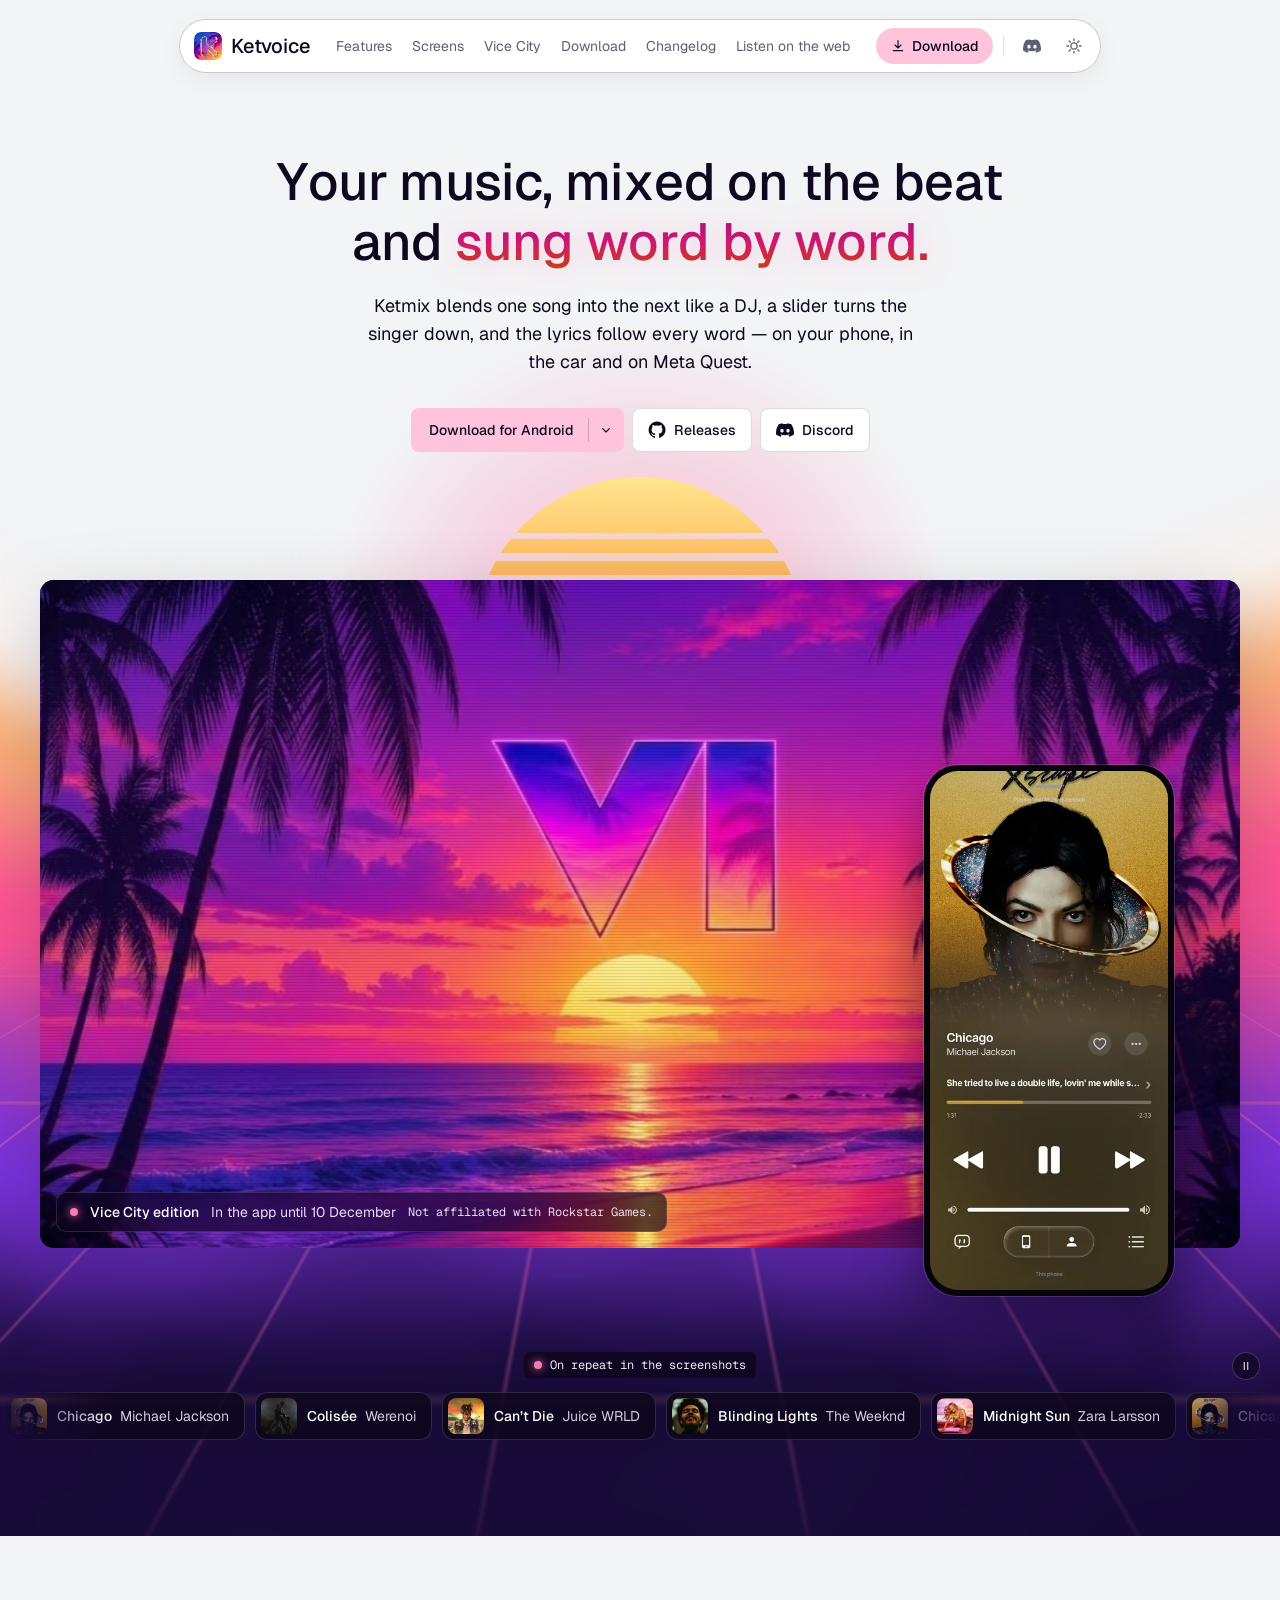
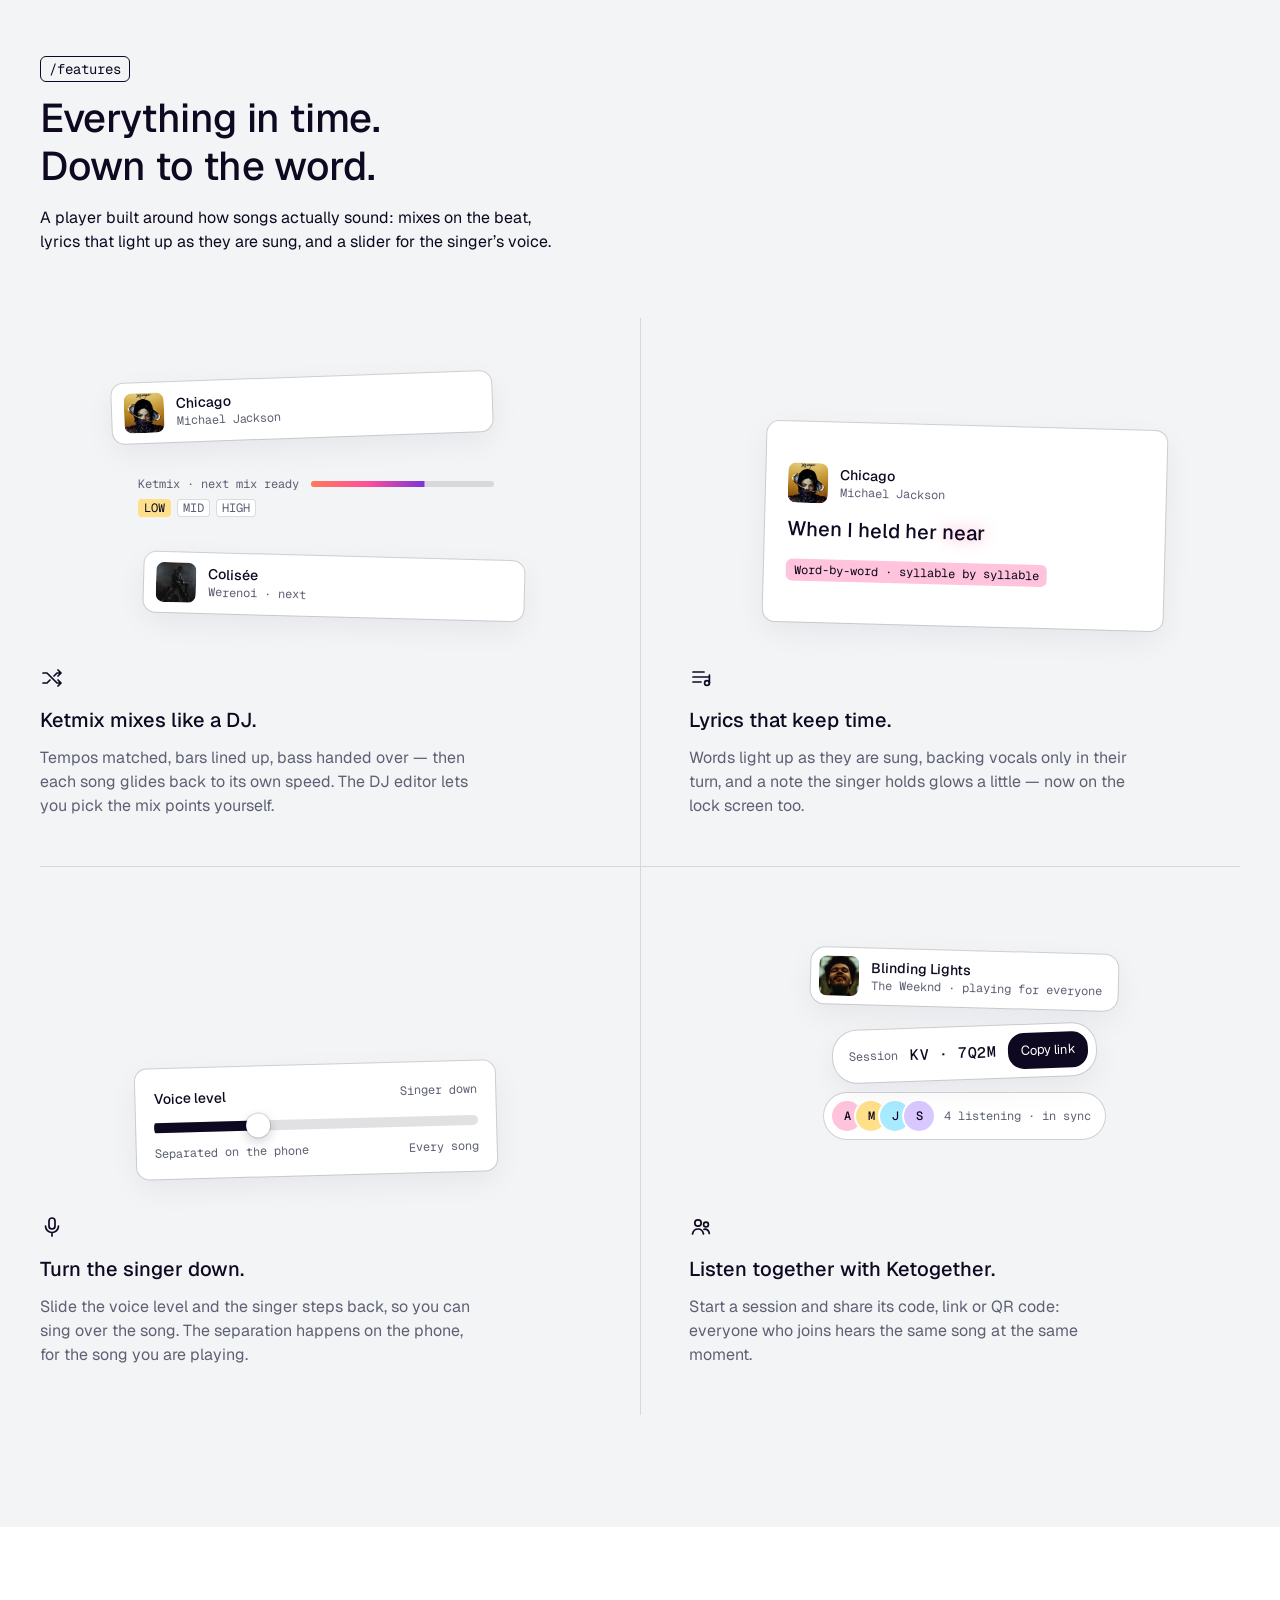
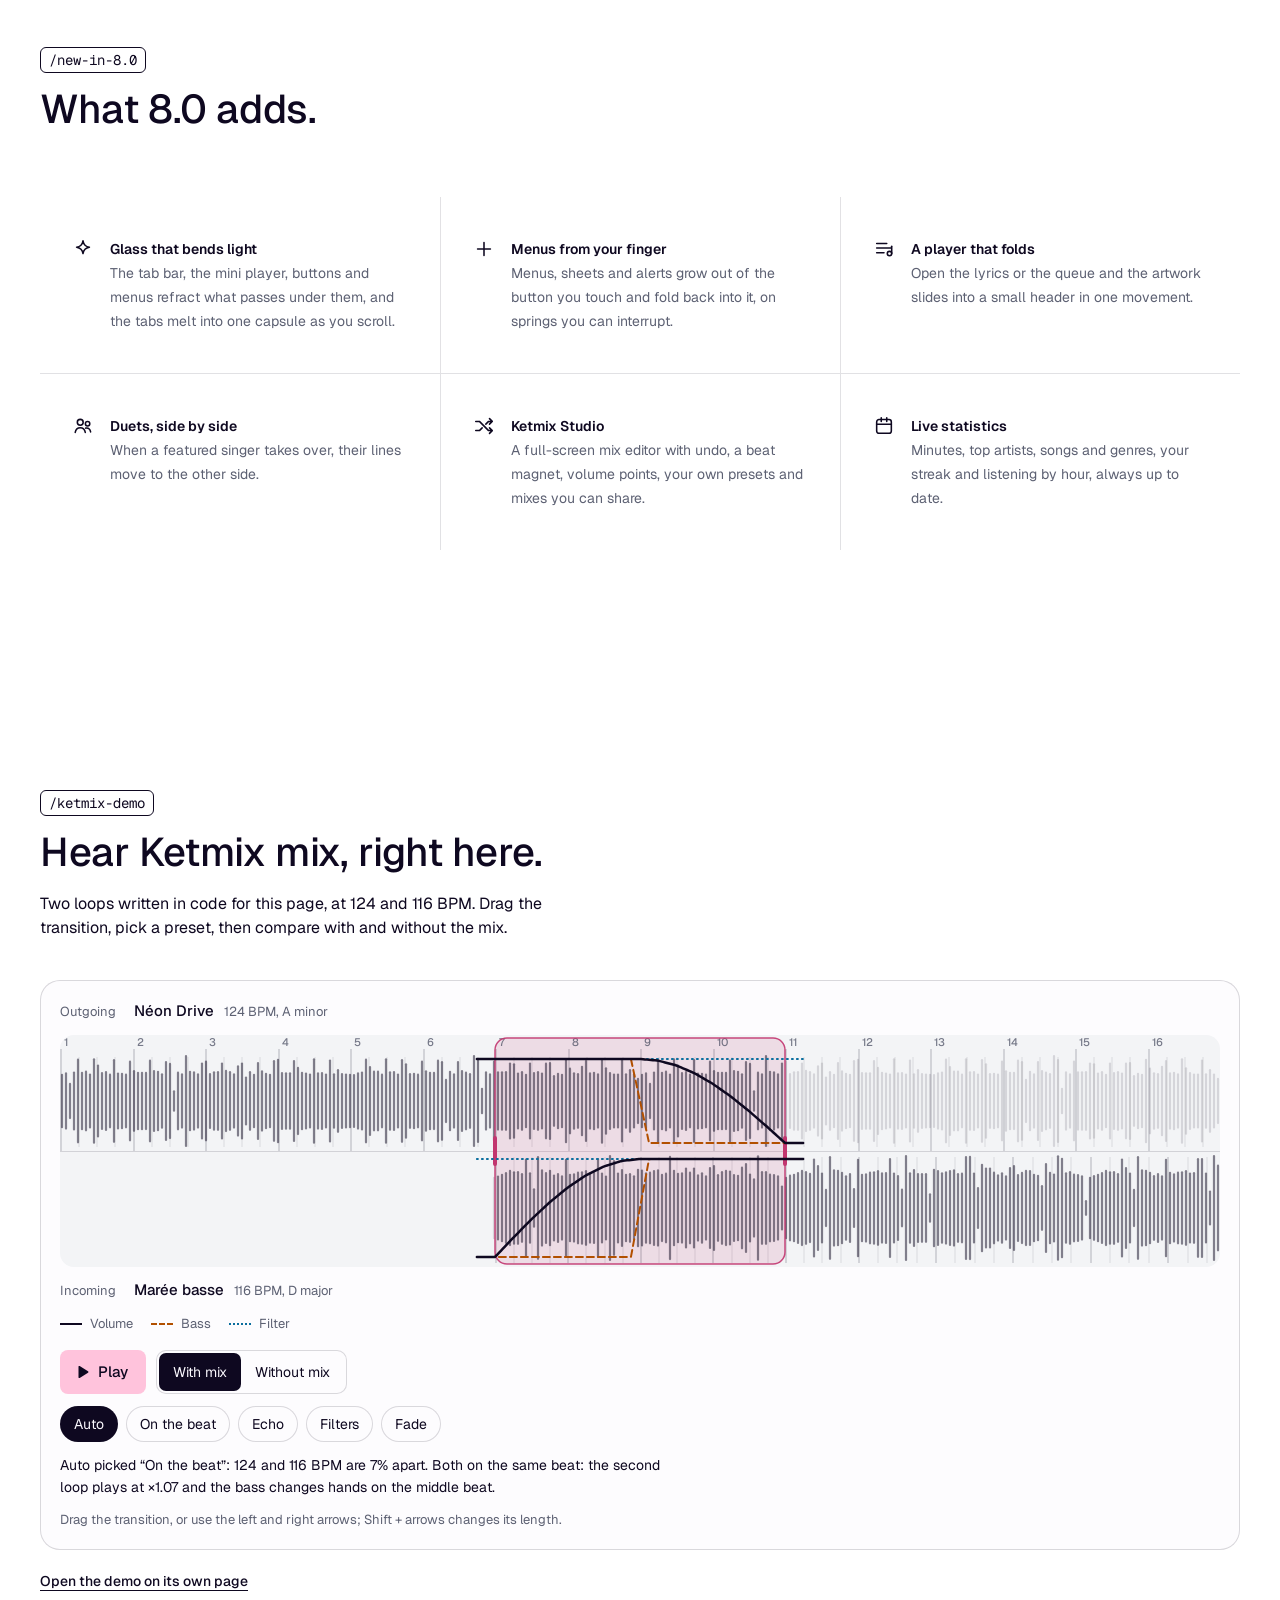
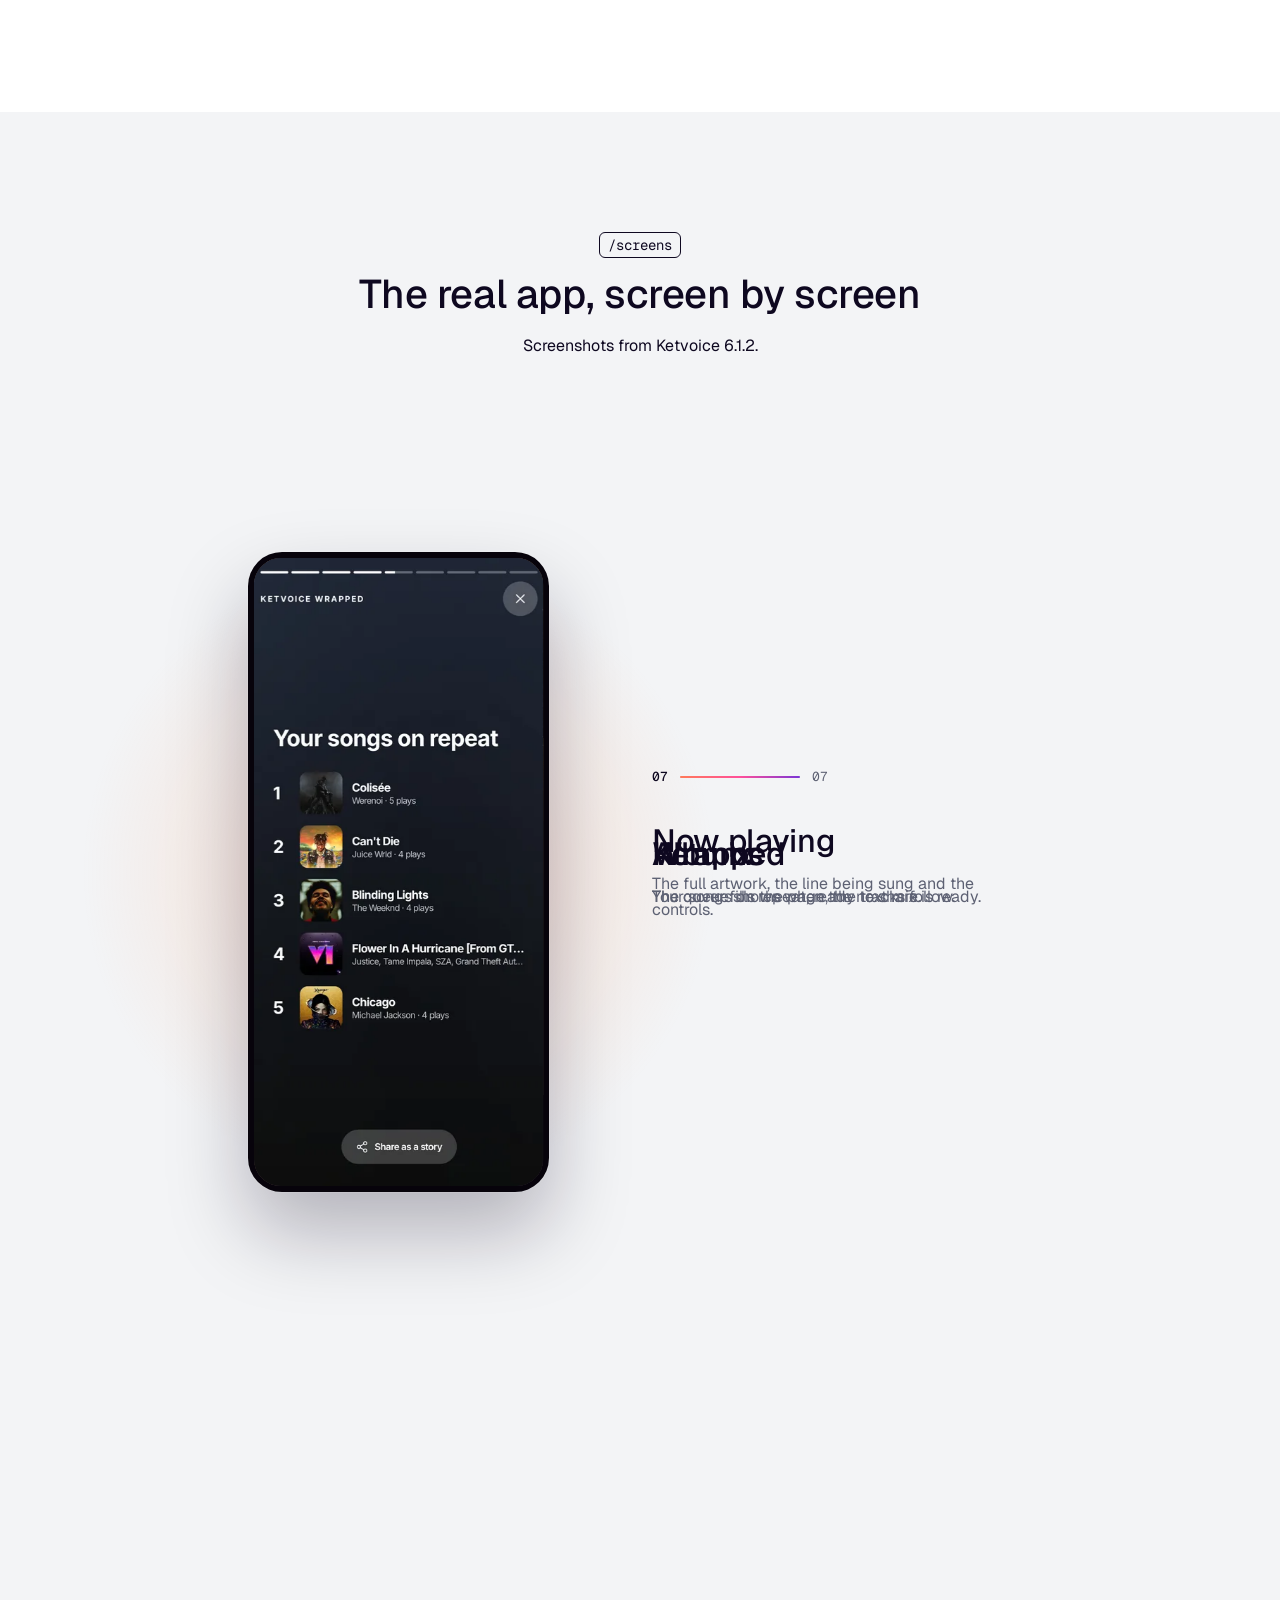
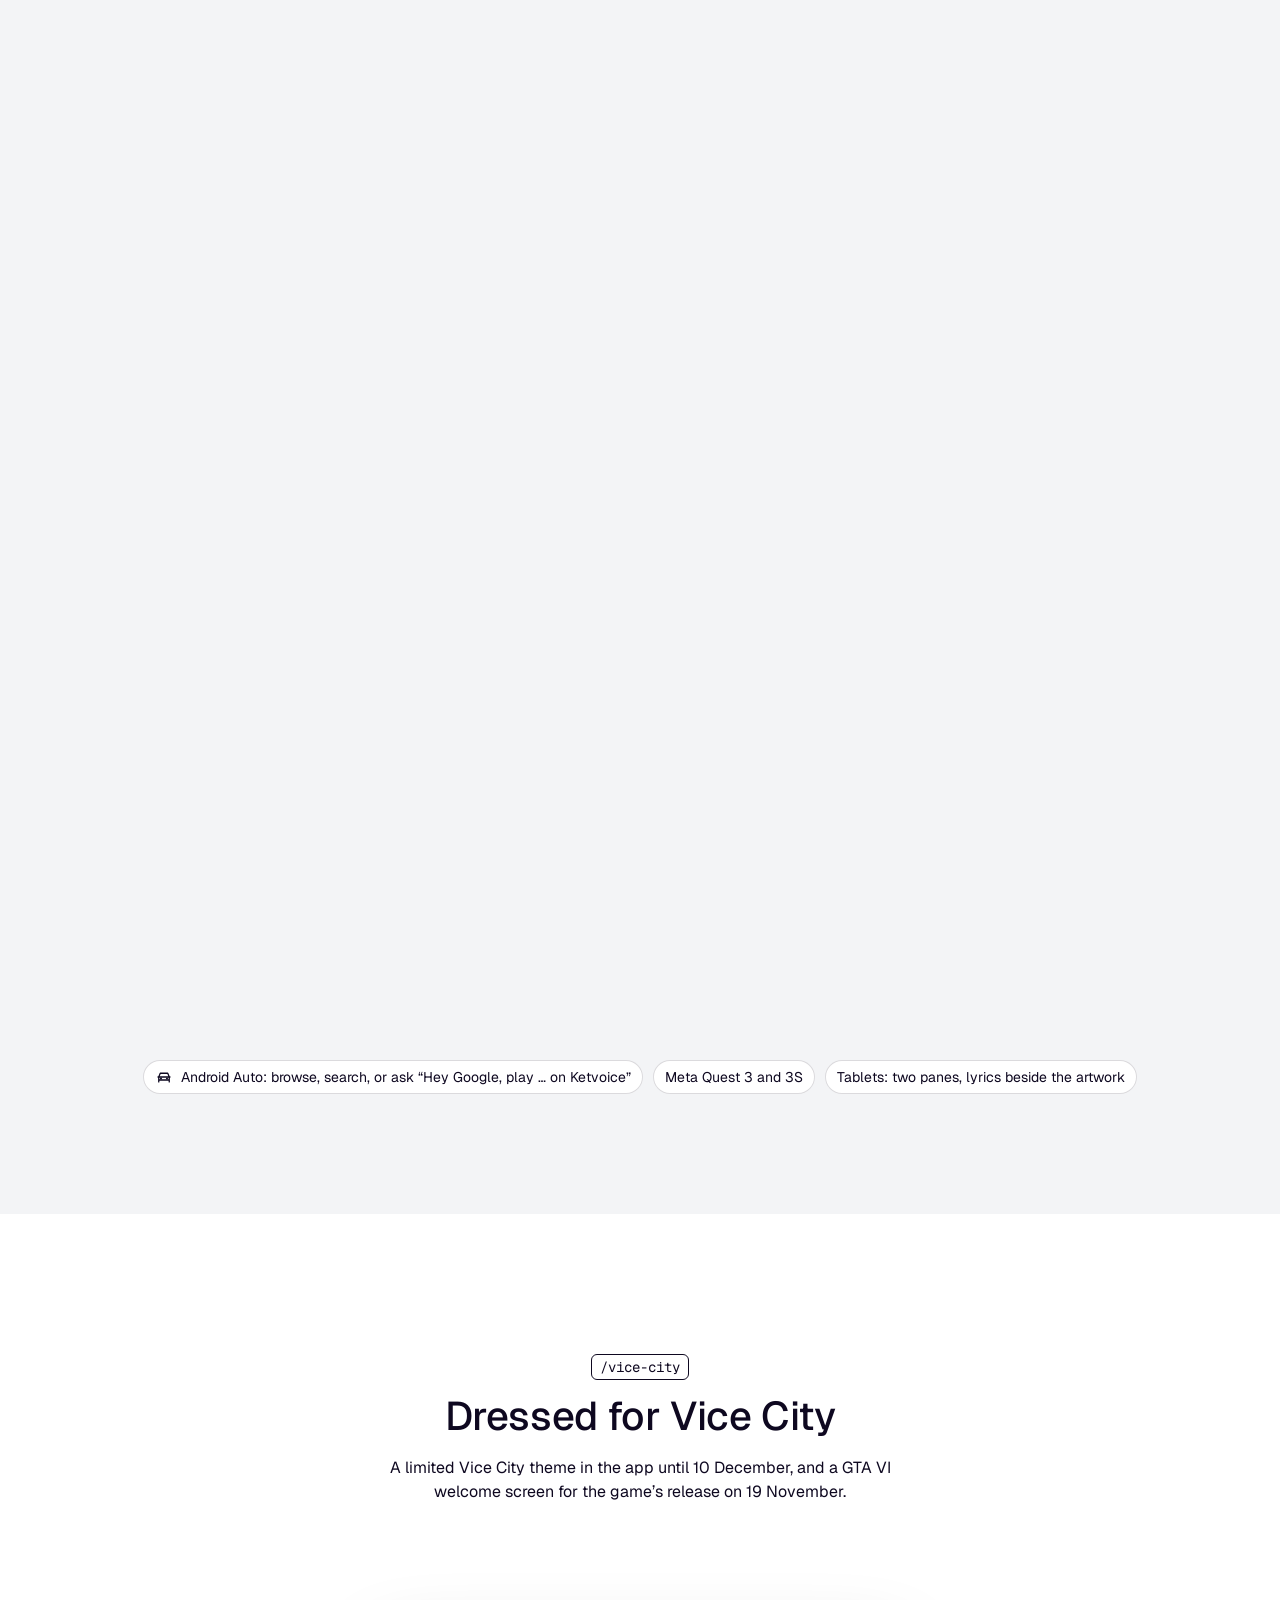
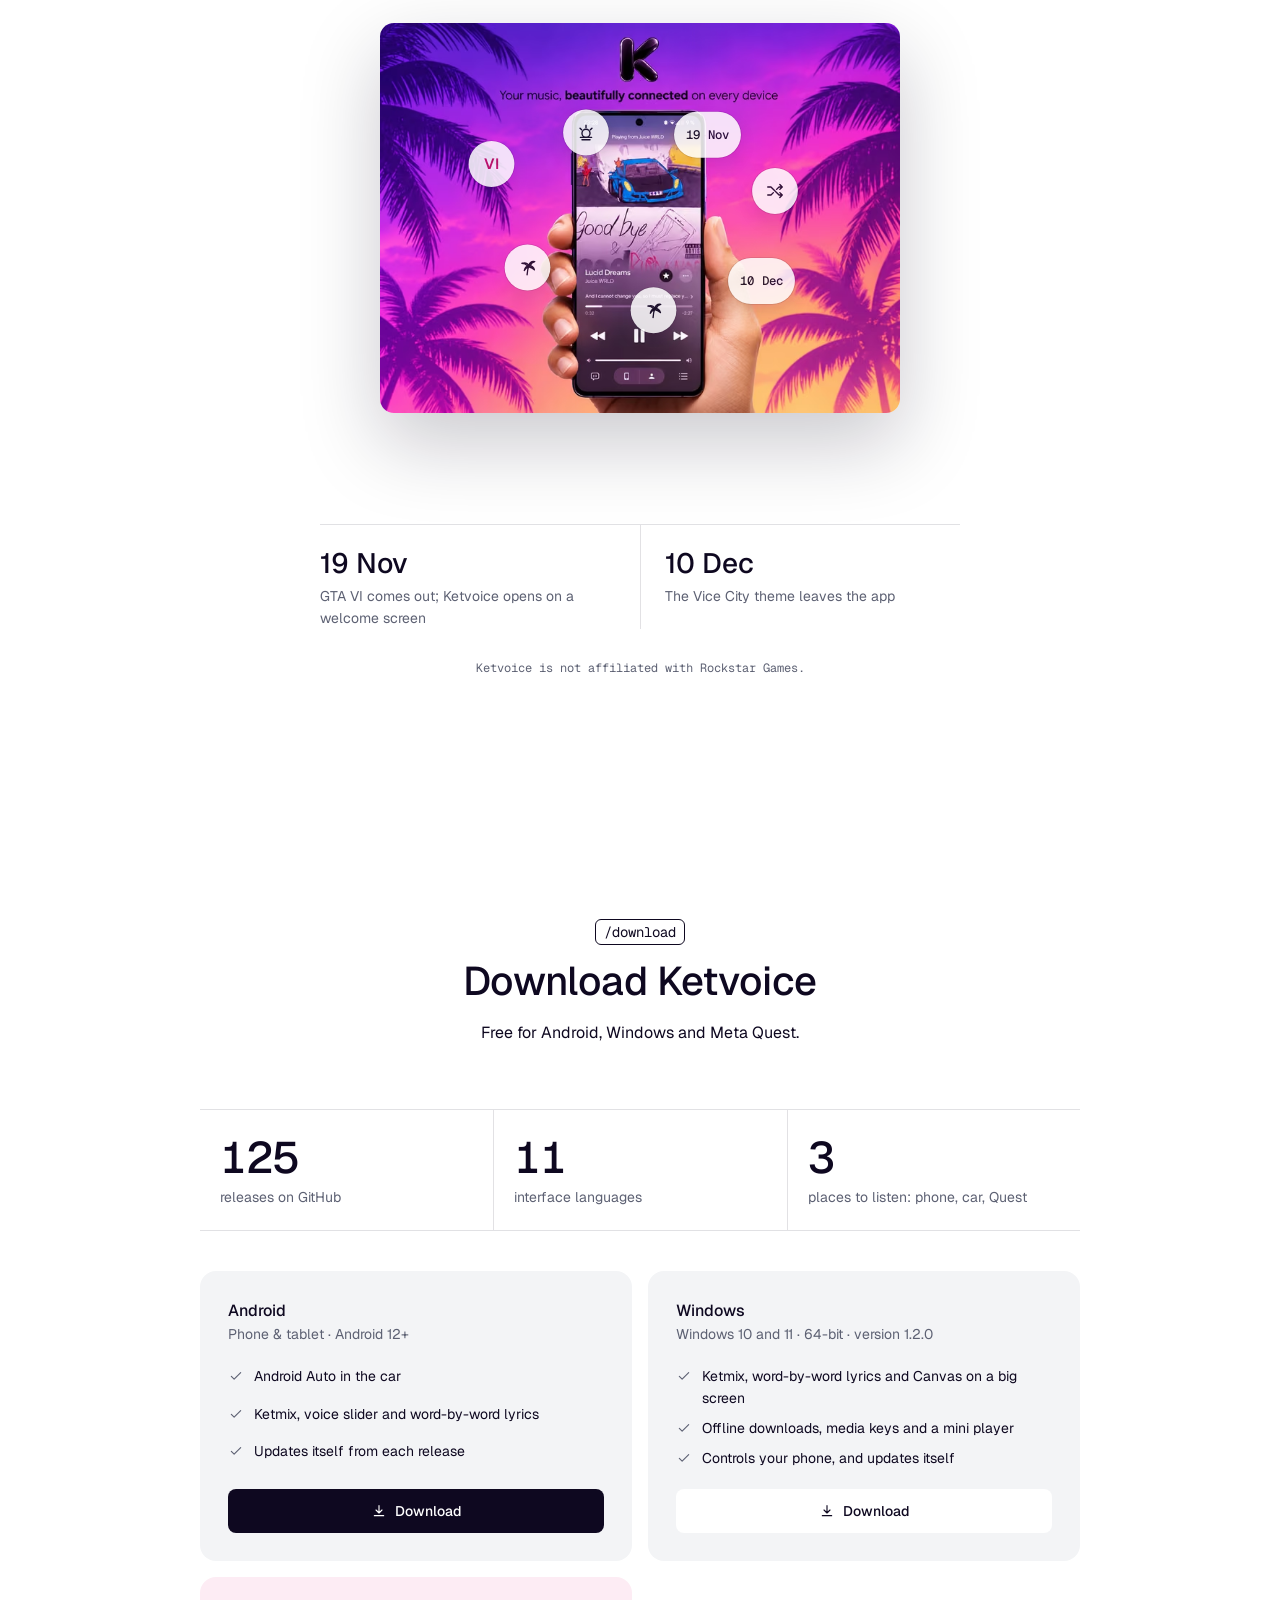
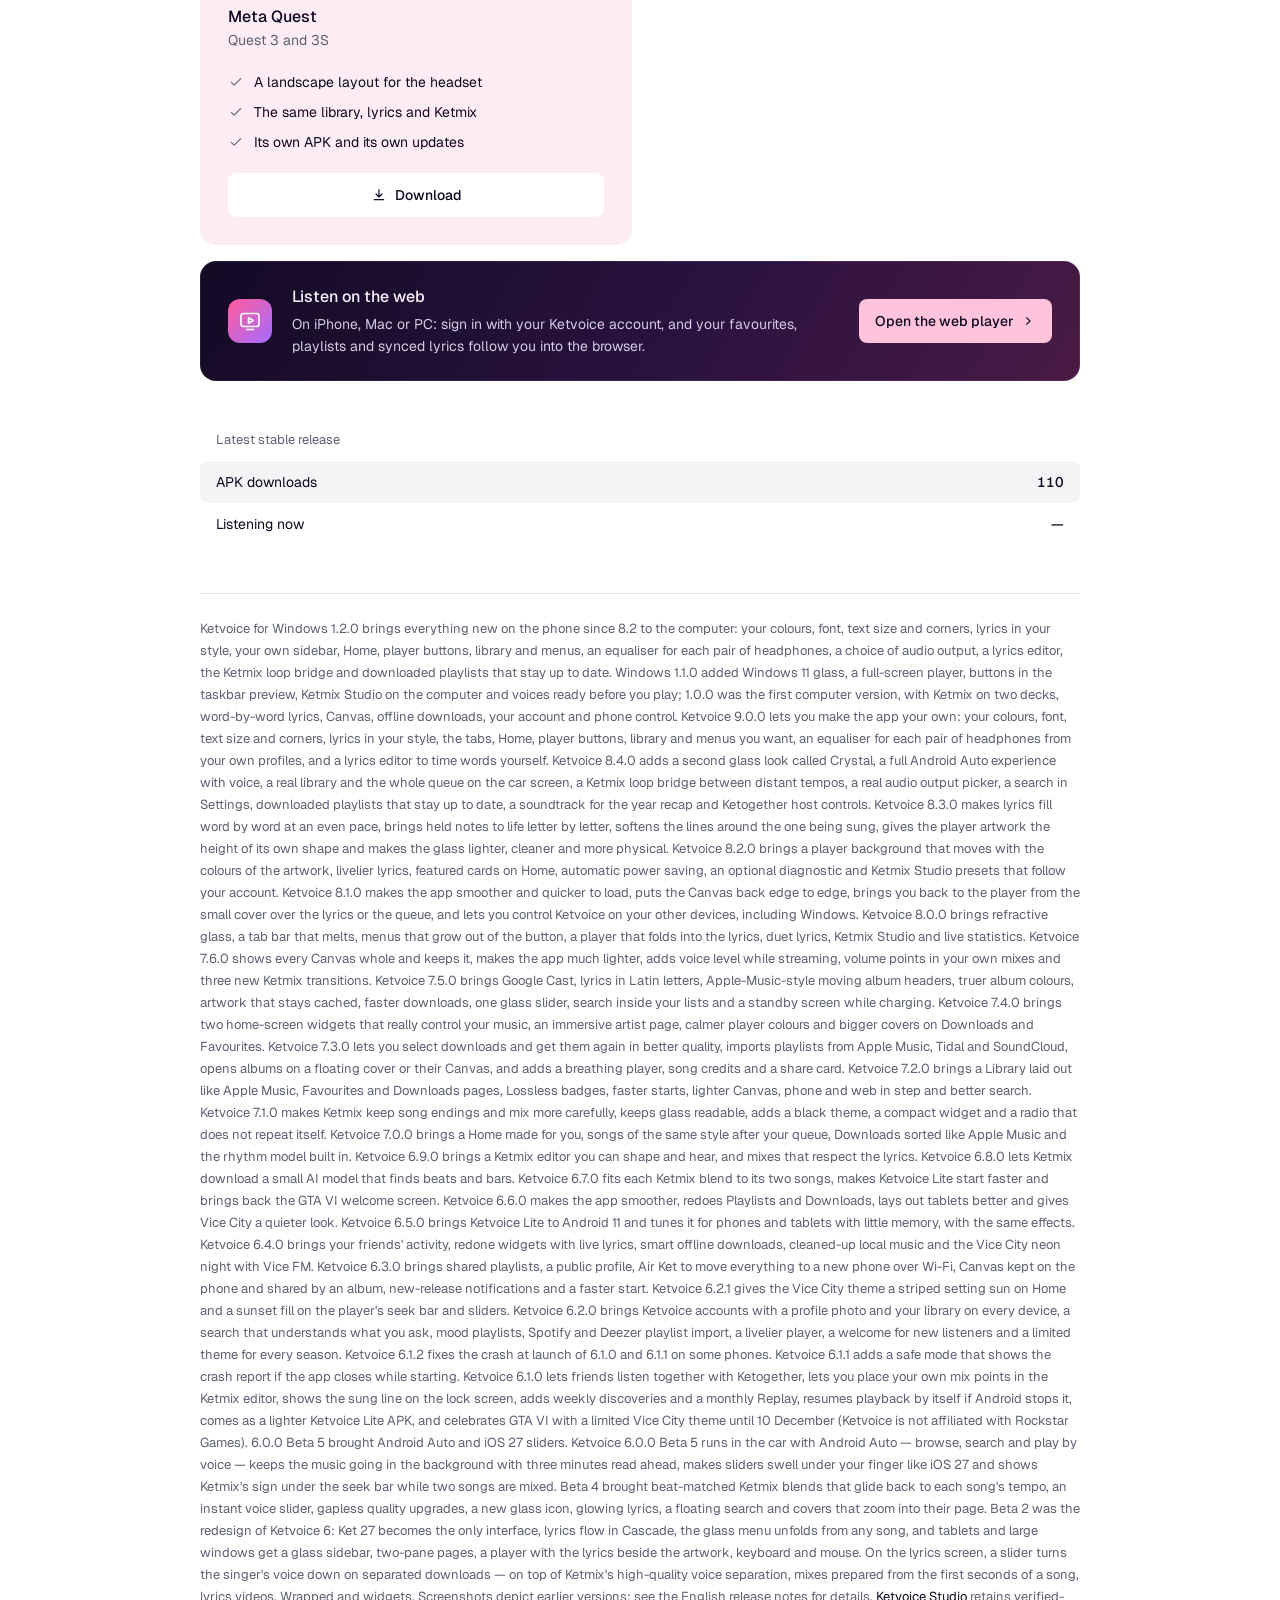
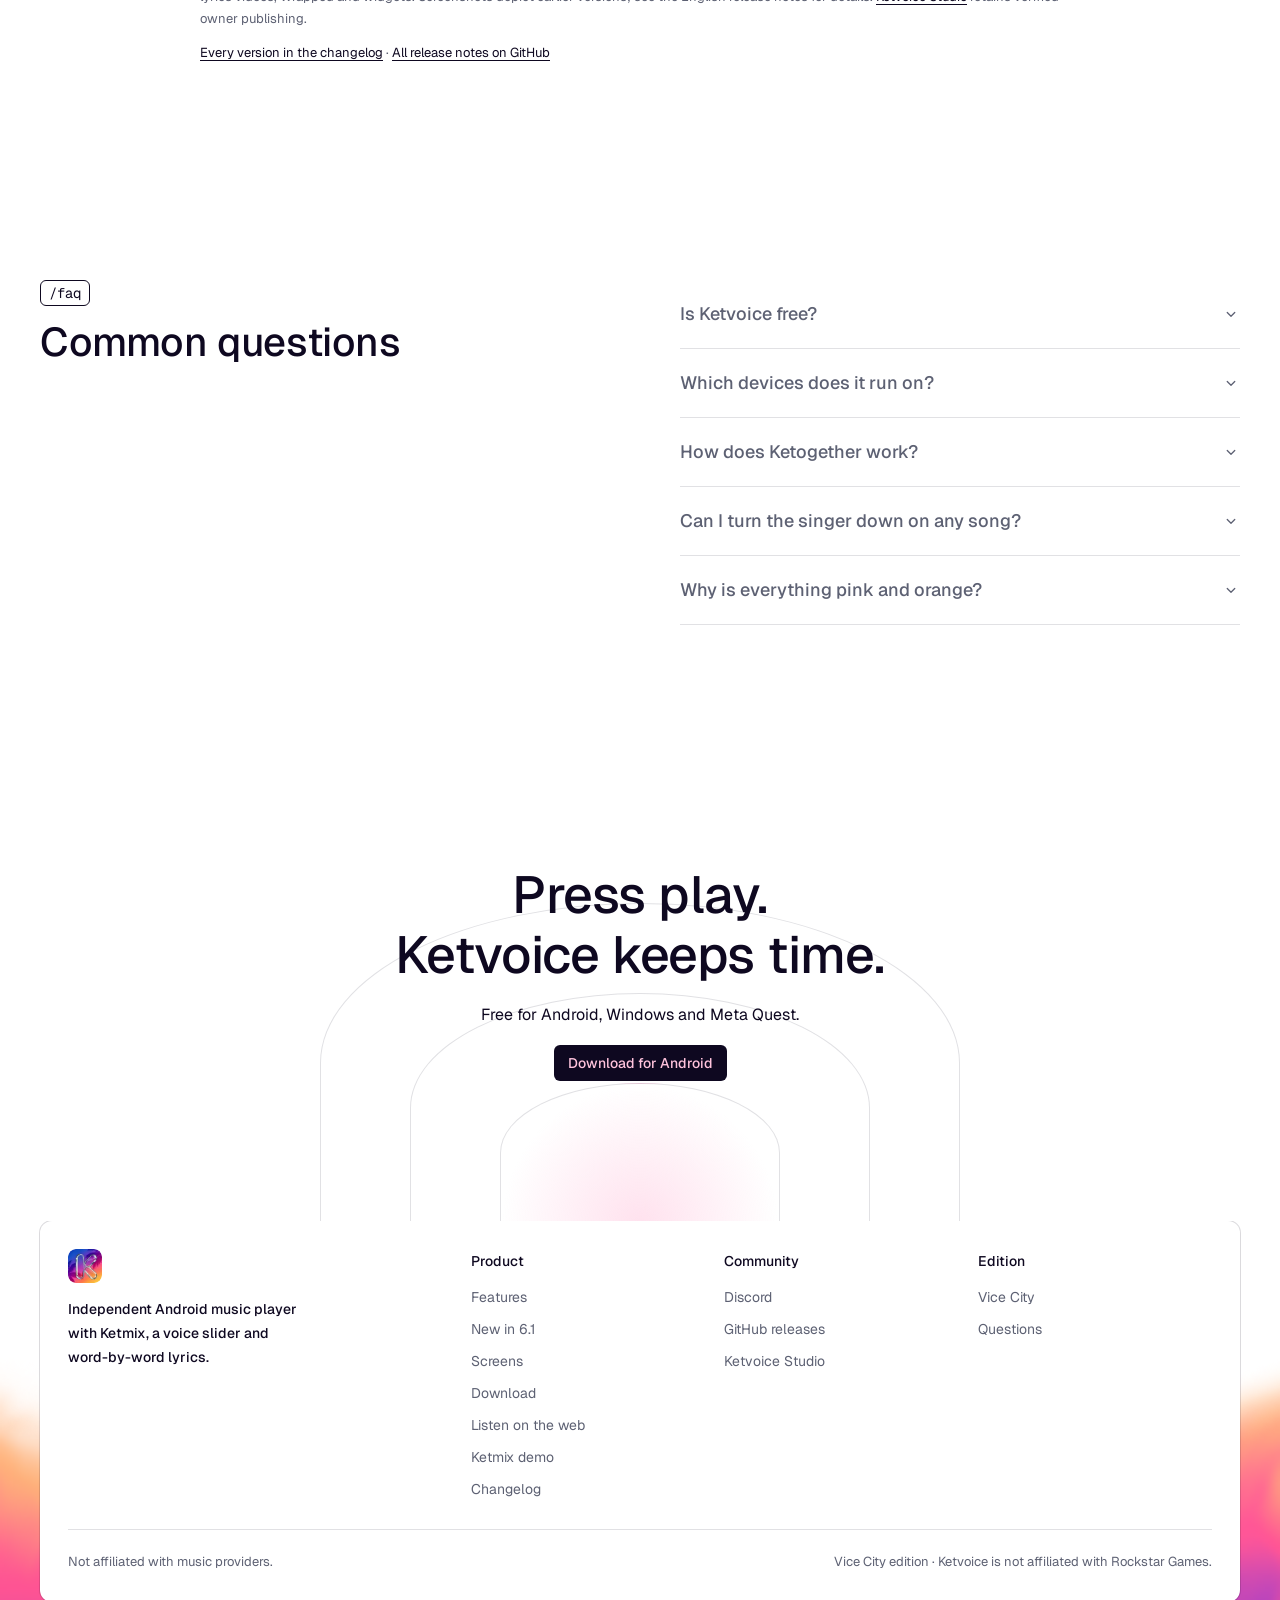
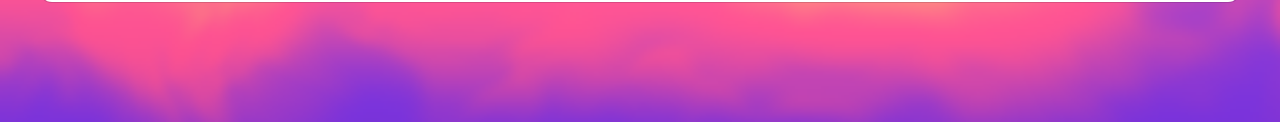
==== commit a5e5922b: "Site: Windows 1.2.0 Co-Authored-By: Claude Opus 5.5 <noreply@anthropic.com> Claude-Session: https://" ====
--- a/index.html
+++ b/index.html
@@ -70,7 +70,7 @@
 <p class="hero-sub appear">Ketmix blends one song into the next like a DJ, a slider turns the singer down, and the lyrics follow every word — on your phone, in the car and on Meta Quest.</p>
 <div class="hero-actions appear">
 <div class="split" data-magnet id="split"><a class="btn btn-accent split-main" data-apk="android" href="https://github.com/Tysnnn23/Ketvoice/releases/latest">Download for Android</a><button aria-controls="split-menu" aria-expanded="false" aria-haspopup="true" aria-label="Choose another edition" class="btn btn-accent split-more" id="split-more" type="button"><svg aria-hidden="true" class="icon"><use href="#i-chev"/></svg></button>
-<div class="split-menu" id="split-menu" role="menu"><a data-apk="android" href="https://github.com/Tysnnn23/Ketvoice/releases/latest" role="menuitem">Android <small>phone &amp; tablet</small></a><a data-win="windows" href="https://github.com/Tysnnn23/Ketvoice/releases/download/windows-v1.1.0/Ketvoice-1.1.0.msi" role="menuitem">Windows <small>10 and 11</small></a><a data-apk="quest" href="https://github.com/Tysnnn23/Ketvoice/releases/latest" role="menuitem">Meta Quest <small>3 and 3S</small></a><a data-apk="lite" hidden href="https://github.com/Tysnnn23/Ketvoice/releases/latest" role="menuitem">Ketvoice Lite <small>modest phones</small></a><a data-apk="wear" hidden href="https://github.com/Tysnnn23/Ketvoice/releases/latest" role="menuitem">Wear OS <small>watch</small></a></div></div>
+<div class="split-menu" id="split-menu" role="menu"><a data-apk="android" href="https://github.com/Tysnnn23/Ketvoice/releases/latest" role="menuitem">Android <small>phone &amp; tablet</small></a><a data-win="windows" href="https://github.com/Tysnnn23/Ketvoice/releases/download/windows-v1.2.0/Ketvoice-1.2.0.msi" role="menuitem">Windows <small>10 and 11</small></a><a data-apk="quest" href="https://github.com/Tysnnn23/Ketvoice/releases/latest" role="menuitem">Meta Quest <small>3 and 3S</small></a><a data-apk="lite" hidden href="https://github.com/Tysnnn23/Ketvoice/releases/latest" role="menuitem">Ketvoice Lite <small>modest phones</small></a><a data-apk="wear" hidden href="https://github.com/Tysnnn23/Ketvoice/releases/latest" role="menuitem">Wear OS <small>watch</small></a></div></div>
 <a class="btn btn-line" data-magnet href="https://github.com/Tysnnn23/Ketvoice/releases/latest" rel="noopener noreferrer" target="_blank"><svg aria-hidden="true" class="icon"><use href="#i-gh"/></svg>Releases</a>
 <button class="btn btn-line discord-action" data-magnet type="button"><svg aria-hidden="true" class="icon"><use href="#i-disc"/></svg>Discord</button>
 </div>
@@ -204,7 +204,7 @@
 <dl class="tally reveal" id="tally"><div><dt>releases on GitHub</dt><dd><span class="count" data-count="125" id="tally-releases">125</span></dd></div><div><dt>interface languages</dt><dd><span class="count" data-count="11">11</span></dd></div><div><dt>places to listen: phone, car, Quest</dt><dd><span class="count" data-count="3">3</span></dd></div></dl>
 <div class="download-list">
 <div class="download-row" id="android-row"><div class="dr-head"><h3>Android</h3><p class="small-note">Phone &amp; tablet · Android 12+</p></div><ul class="dr-list"><li><svg aria-hidden="true" class="icon"><use href="#i-check"/></svg>Android Auto in the car</li><li><svg aria-hidden="true" class="icon"><use href="#i-check"/></svg>Ketmix, voice slider and word-by-word lyrics</li><li><svg aria-hidden="true" class="icon"><use href="#i-check"/></svg>Updates itself from each release</li></ul><a class="row-button" href="https://github.com/Tysnnn23/Ketvoice/releases/latest" id="android-apk"><svg aria-hidden="true" class="icon"><use href="#i-down"/></svg>Download</a></div>
-<div class="download-row" id="windows-row"><div class="dr-head"><h3>Windows</h3><p class="small-note">Windows 10 and 11 · 64-bit · version 1.1.0</p></div><ul class="dr-list"><li><svg aria-hidden="true" class="icon"><use href="#i-check"/></svg>Ketmix, word-by-word lyrics and Canvas on a big screen</li><li><svg aria-hidden="true" class="icon"><use href="#i-check"/></svg>Offline downloads, media keys and a mini player</li><li><svg aria-hidden="true" class="icon"><use href="#i-check"/></svg>Controls your phone, and updates itself</li></ul><a class="row-button" href="https://github.com/Tysnnn23/Ketvoice/releases/download/windows-v1.1.0/Ketvoice-1.1.0.msi" id="windows-msi"><svg aria-hidden="true" class="icon"><use href="#i-down"/></svg>Download</a></div>
+<div class="download-row" id="windows-row"><div class="dr-head"><h3>Windows</h3><p class="small-note">Windows 10 and 11 · 64-bit · version 1.2.0</p></div><ul class="dr-list"><li><svg aria-hidden="true" class="icon"><use href="#i-check"/></svg>Ketmix, word-by-word lyrics and Canvas on a big screen</li><li><svg aria-hidden="true" class="icon"><use href="#i-check"/></svg>Offline downloads, media keys and a mini player</li><li><svg aria-hidden="true" class="icon"><use href="#i-check"/></svg>Controls your phone, and updates itself</li></ul><a class="row-button" href="https://github.com/Tysnnn23/Ketvoice/releases/download/windows-v1.2.0/Ketvoice-1.2.0.msi" id="windows-msi"><svg aria-hidden="true" class="icon"><use href="#i-down"/></svg>Download</a></div>
 <div class="download-row" id="quest-row"><div class="dr-head"><h3>Meta Quest</h3><p class="small-note">Quest 3 and 3S</p></div><ul class="dr-list"><li><svg aria-hidden="true" class="icon"><use href="#i-check"/></svg>A landscape layout for the headset</li><li><svg aria-hidden="true" class="icon"><use href="#i-check"/></svg>The same library, lyrics and Ketmix</li><li><svg aria-hidden="true" class="icon"><use href="#i-check"/></svg>Its own APK and its own updates</li></ul><a class="row-button" href="https://github.com/Tysnnn23/Ketvoice/releases/latest" id="quest-apk"><svg aria-hidden="true" class="icon"><use href="#i-down"/></svg>Download</a></div>
 <div class="download-row" id="lite-row" hidden><div class="dr-head"><h3>Ketvoice Lite</h3><p class="small-note">Android 11+ · modest phones &amp; tablets</p></div><ul class="dr-list"><li><svg aria-hidden="true" class="icon"><use href="#i-check"/></svg>The same effects, tuned lighter</li><li><svg aria-hidden="true" class="icon"><use href="#i-check"/></svg>Smaller memory and work budgets</li></ul><a class="row-button" href="https://github.com/Tysnnn23/Ketvoice/releases/latest" id="lite-apk"><svg aria-hidden="true" class="icon"><use href="#i-down"/></svg>Download</a></div>
 <div class="download-row" id="wear-row" hidden><div class="dr-head"><h3>Wear OS</h3><p class="small-note">Watch app</p></div><ul class="dr-list"><li><svg aria-hidden="true" class="icon"><use href="#i-check"/></svg>Ketvoice on your wrist</li></ul><a class="row-button" href="https://github.com/Tysnnn23/Ketvoice/releases/latest" id="wear-apk"><svg aria-hidden="true" class="icon"><use href="#i-down"/></svg>Download</a></div>
@@ -219,7 +219,7 @@
 </table>
 <aside class="release-notes" id="release-notes" hidden><div class="rn-head"><p class="tag">/release-notes</p><h3 id="release-notes-title"></h3></div><ul id="release-notes-list"></ul><button aria-controls="release-notes-list" aria-expanded="false" class="text-link rn-more" hidden id="rn-more" type="button">Show every change</button></aside>
 </div>
-<div class="container"><p class="download-footnote lead-note">Ketvoice for Windows 1.1.0 adds Windows 11 glass, a full-screen player, buttons in the taskbar preview, Ketmix Studio on the computer and voices ready before you play; 1.0.0 was the first computer version, with Ketmix on two decks, word-by-word lyrics, Canvas, offline downloads, your account and phone control. Ketvoice 9.0.0 lets you make the app your own: your colours, font, text size and corners, lyrics in your style, the tabs, Home, player buttons, library and menus you want, an equaliser for each pair of headphones from your own profiles, and a lyrics editor to time words yourself. Ketvoice 8.4.0 adds a second glass look called Crystal, a full Android Auto experience with voice, a real library and the whole queue on the car screen, a Ketmix loop bridge between distant tempos, a real audio output picker, a search in Settings, downloaded playlists that stay up to date, a soundtrack for the year recap and Ketogether host controls. Ketvoice 8.3.0 makes lyrics fill word by word at an even pace, brings held notes to life letter by letter, softens the lines around the one being sung, gives the player artwork the height of its own shape and makes the glass lighter, cleaner and more physical. Ketvoice 8.2.0 brings a player background that moves with the colours of the artwork, livelier lyrics, featured cards on Home, automatic power saving, an optional diagnostic and Ketmix Studio presets that follow your account. Ketvoice 8.1.0 makes the app smoother and quicker to load, puts the Canvas back edge to edge, brings you back to the player from the small cover over the lyrics or the queue, and lets you control Ketvoice on your other devices, including Windows. Ketvoice 8.0.0 brings refractive glass, a tab bar that melts, menus that grow out of the button, a player that folds into the lyrics, duet lyrics, Ketmix Studio and live statistics. Ketvoice 7.6.0 shows every Canvas whole and keeps it, makes the app much lighter, adds voice level while streaming, volume points in your own mixes and three new Ketmix transitions. Ketvoice 7.5.0 brings Google Cast, lyrics in Latin letters, Apple-Music-style moving album headers, truer album colours, artwork that stays cached, faster downloads, one glass slider, search inside your lists and a standby screen while charging. Ketvoice 7.4.0 brings two home-screen widgets that really control your music, an immersive artist page, calmer player colours and bigger covers on Downloads and Favourites. Ketvoice 7.3.0 lets you select downloads and get them again in better quality, imports playlists from Apple Music, Tidal and SoundCloud, opens albums on a floating cover or their Canvas, and adds a breathing player, song credits and a share card. Ketvoice 7.2.0 brings a Library laid out like Apple Music, Favourites and Downloads pages, Lossless badges, faster starts, lighter Canvas, phone and web in step and better search. Ketvoice 7.1.0 makes Ketmix keep song endings and mix more carefully, keeps glass readable, adds a black theme, a compact widget and a radio that does not repeat itself. Ketvoice 7.0.0 brings a Home made for you, songs of the same style after your queue, Downloads sorted like Apple Music and the rhythm model built in. Ketvoice 6.9.0 brings a Ketmix editor you can shape and hear, and mixes that respect the lyrics. Ketvoice 6.8.0 lets Ketmix download a small AI model that finds beats and bars. Ketvoice 6.7.0 fits each Ketmix blend to its two songs, makes Ketvoice Lite start faster and brings back the GTA VI welcome screen. Ketvoice 6.6.0 makes the app smoother, redoes Playlists and Downloads, lays out tablets better and gives Vice City a quieter look. Ketvoice 6.5.0 brings Ketvoice Lite to Android 11 and tunes it for phones and tablets with little memory, with the same effects. Ketvoice 6.4.0 brings your friends' activity, redone widgets with live lyrics, smart offline downloads, cleaned-up local music and the Vice City neon night with Vice FM. Ketvoice 6.3.0 brings shared playlists, a public profile, Air Ket to move everything to a new phone over Wi-Fi, Canvas kept on the phone and shared by an album, new-release notifications and a faster start. Ketvoice 6.2.1 gives the Vice City theme a striped setting sun on Home and a sunset fill on the player's seek bar and sliders. Ketvoice 6.2.0 brings Ketvoice accounts with a profile photo and your library on every device, a search that understands what you ask, mood playlists, Spotify and Deezer playlist import, a livelier player, a welcome for new listeners and a limited theme for every season. Ketvoice 6.1.2 fixes the crash at launch of 6.1.0 and 6.1.1 on some phones. Ketvoice 6.1.1 adds a safe mode that shows the crash report if the app closes while starting. Ketvoice 6.1.0 lets friends listen together with Ketogether, lets you place your own mix points in the Ketmix editor, shows the sung line on the lock screen, adds weekly discoveries and a monthly Replay, resumes playback by itself if Android stops it, comes as a lighter Ketvoice Lite APK, and celebrates GTA VI with a limited Vice City theme until 10 December (Ketvoice is not affiliated with Rockstar Games). 6.0.0 Beta 5 brought Android Auto and iOS 27 sliders. Ketvoice 6.0.0 Beta 5 runs in the car with Android Auto — browse, search and play by voice — keeps the music going in the background with three minutes read ahead, makes sliders swell under your finger like iOS 27 and shows Ketmix's sign under the seek bar while two songs are mixed. Beta 4 brought beat-matched Ketmix blends that glide back to each song's tempo, an instant voice slider, gapless quality upgrades, a new glass icon, glowing lyrics, a floating search and covers that zoom into their page. Beta 2 was the redesign of Ketvoice 6: Ket 27 becomes the only interface, lyrics flow in Cascade, the glass menu unfolds from any song, and tablets and large windows get a glass sidebar, two-pane pages, a player with the lyrics beside the artwork, keyboard and mouse. On the lyrics screen, a slider turns the singer's voice down on separated downloads — on top of Ketmix's high-quality voice separation, mixes prepared from the first seconds of a song, lyrics videos, Wrapped and widgets. Screenshots depict earlier versions; see the English release notes for details. <a href="https://tysnnn23.github.io/Ketvoice/admin/ketvoice-admin.html" target="_blank" rel="noopener noreferrer">Ketvoice Studio</a> retains verified-owner publishing.</p></div>
+<div class="container"><p class="download-footnote lead-note">Ketvoice for Windows 1.2.0 brings everything new on the phone since 8.2 to the computer: your colours, font, text size and corners, lyrics in your style, your own sidebar, Home, player buttons, library and menus, an equaliser for each pair of headphones, a choice of audio output, a lyrics editor, the Ketmix loop bridge and downloaded playlists that stay up to date. Windows 1.1.0 added Windows 11 glass, a full-screen player, buttons in the taskbar preview, Ketmix Studio on the computer and voices ready before you play; 1.0.0 was the first computer version, with Ketmix on two decks, word-by-word lyrics, Canvas, offline downloads, your account and phone control. Ketvoice 9.0.0 lets you make the app your own: your colours, font, text size and corners, lyrics in your style, the tabs, Home, player buttons, library and menus you want, an equaliser for each pair of headphones from your own profiles, and a lyrics editor to time words yourself. Ketvoice 8.4.0 adds a second glass look called Crystal, a full Android Auto experience with voice, a real library and the whole queue on the car screen, a Ketmix loop bridge between distant tempos, a real audio output picker, a search in Settings, downloaded playlists that stay up to date, a soundtrack for the year recap and Ketogether host controls. Ketvoice 8.3.0 makes lyrics fill word by word at an even pace, brings held notes to life letter by letter, softens the lines around the one being sung, gives the player artwork the height of its own shape and makes the glass lighter, cleaner and more physical. Ketvoice 8.2.0 brings a player background that moves with the colours of the artwork, livelier lyrics, featured cards on Home, automatic power saving, an optional diagnostic and Ketmix Studio presets that follow your account. Ketvoice 8.1.0 makes the app smoother and quicker to load, puts the Canvas back edge to edge, brings you back to the player from the small cover over the lyrics or the queue, and lets you control Ketvoice on your other devices, including Windows. Ketvoice 8.0.0 brings refractive glass, a tab bar that melts, menus that grow out of the button, a player that folds into the lyrics, duet lyrics, Ketmix Studio and live statistics. Ketvoice 7.6.0 shows every Canvas whole and keeps it, makes the app much lighter, adds voice level while streaming, volume points in your own mixes and three new Ketmix transitions. Ketvoice 7.5.0 brings Google Cast, lyrics in Latin letters, Apple-Music-style moving album headers, truer album colours, artwork that stays cached, faster downloads, one glass slider, search inside your lists and a standby screen while charging. Ketvoice 7.4.0 brings two home-screen widgets that really control your music, an immersive artist page, calmer player colours and bigger covers on Downloads and Favourites. Ketvoice 7.3.0 lets you select downloads and get them again in better quality, imports playlists from Apple Music, Tidal and SoundCloud, opens albums on a floating cover or their Canvas, and adds a breathing player, song credits and a share card. Ketvoice 7.2.0 brings a Library laid out like Apple Music, Favourites and Downloads pages, Lossless badges, faster starts, lighter Canvas, phone and web in step and better search. Ketvoice 7.1.0 makes Ketmix keep song endings and mix more carefully, keeps glass readable, adds a black theme, a compact widget and a radio that does not repeat itself. Ketvoice 7.0.0 brings a Home made for you, songs of the same style after your queue, Downloads sorted like Apple Music and the rhythm model built in. Ketvoice 6.9.0 brings a Ketmix editor you can shape and hear, and mixes that respect the lyrics. Ketvoice 6.8.0 lets Ketmix download a small AI model that finds beats and bars. Ketvoice 6.7.0 fits each Ketmix blend to its two songs, makes Ketvoice Lite start faster and brings back the GTA VI welcome screen. Ketvoice 6.6.0 makes the app smoother, redoes Playlists and Downloads, lays out tablets better and gives Vice City a quieter look. Ketvoice 6.5.0 brings Ketvoice Lite to Android 11 and tunes it for phones and tablets with little memory, with the same effects. Ketvoice 6.4.0 brings your friends' activity, redone widgets with live lyrics, smart offline downloads, cleaned-up local music and the Vice City neon night with Vice FM. Ketvoice 6.3.0 brings shared playlists, a public profile, Air Ket to move everything to a new phone over Wi-Fi, Canvas kept on the phone and shared by an album, new-release notifications and a faster start. Ketvoice 6.2.1 gives the Vice City theme a striped setting sun on Home and a sunset fill on the player's seek bar and sliders. Ketvoice 6.2.0 brings Ketvoice accounts with a profile photo and your library on every device, a search that understands what you ask, mood playlists, Spotify and Deezer playlist import, a livelier player, a welcome for new listeners and a limited theme for every season. Ketvoice 6.1.2 fixes the crash at launch of 6.1.0 and 6.1.1 on some phones. Ketvoice 6.1.1 adds a safe mode that shows the crash report if the app closes while starting. Ketvoice 6.1.0 lets friends listen together with Ketogether, lets you place your own mix points in the Ketmix editor, shows the sung line on the lock screen, adds weekly discoveries and a monthly Replay, resumes playback by itself if Android stops it, comes as a lighter Ketvoice Lite APK, and celebrates GTA VI with a limited Vice City theme until 10 December (Ketvoice is not affiliated with Rockstar Games). 6.0.0 Beta 5 brought Android Auto and iOS 27 sliders. Ketvoice 6.0.0 Beta 5 runs in the car with Android Auto — browse, search and play by voice — keeps the music going in the background with three minutes read ahead, makes sliders swell under your finger like iOS 27 and shows Ketmix's sign under the seek bar while two songs are mixed. Beta 4 brought beat-matched Ketmix blends that glide back to each song's tempo, an instant voice slider, gapless quality upgrades, a new glass icon, glowing lyrics, a floating search and covers that zoom into their page. Beta 2 was the redesign of Ketvoice 6: Ket 27 becomes the only interface, lyrics flow in Cascade, the glass menu unfolds from any song, and tablets and large windows get a glass sidebar, two-pane pages, a player with the lyrics beside the artwork, keyboard and mouse. On the lyrics screen, a slider turns the singer's voice down on separated downloads — on top of Ketmix's high-quality voice separation, mixes prepared from the first seconds of a song, lyrics videos, Wrapped and widgets. Screenshots depict earlier versions; see the English release notes for details. <a href="https://tysnnn23.github.io/Ketvoice/admin/ketvoice-admin.html" target="_blank" rel="noopener noreferrer">Ketvoice Studio</a> retains verified-owner publishing.</p></div>
 <div class="wrap narrow"><p class="download-footnote dl-links"><a href="changelog">Every version in the changelog</a> · <a href="https://github.com/Tysnnn23/Ketvoice/releases/latest" rel="noopener noreferrer" target="_blank">All release notes on GitHub</a></p></div>
 </section>
 
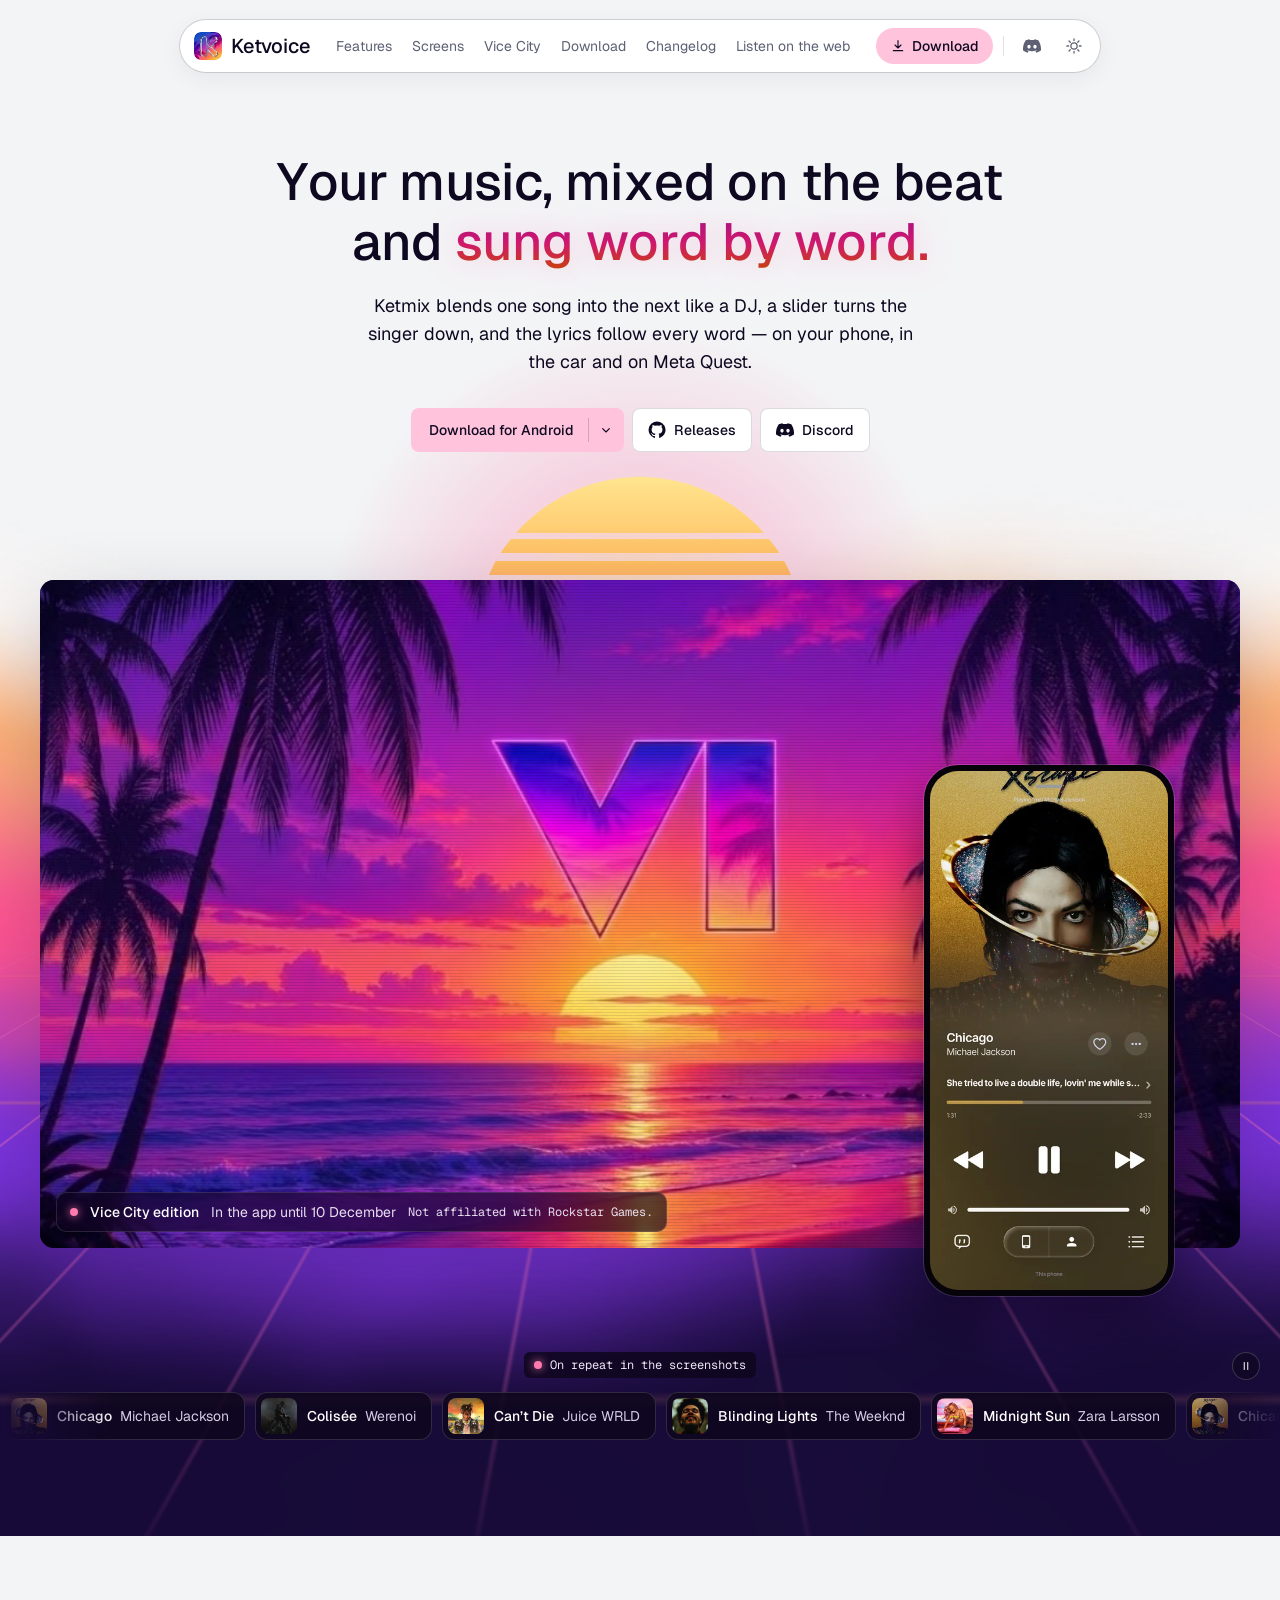
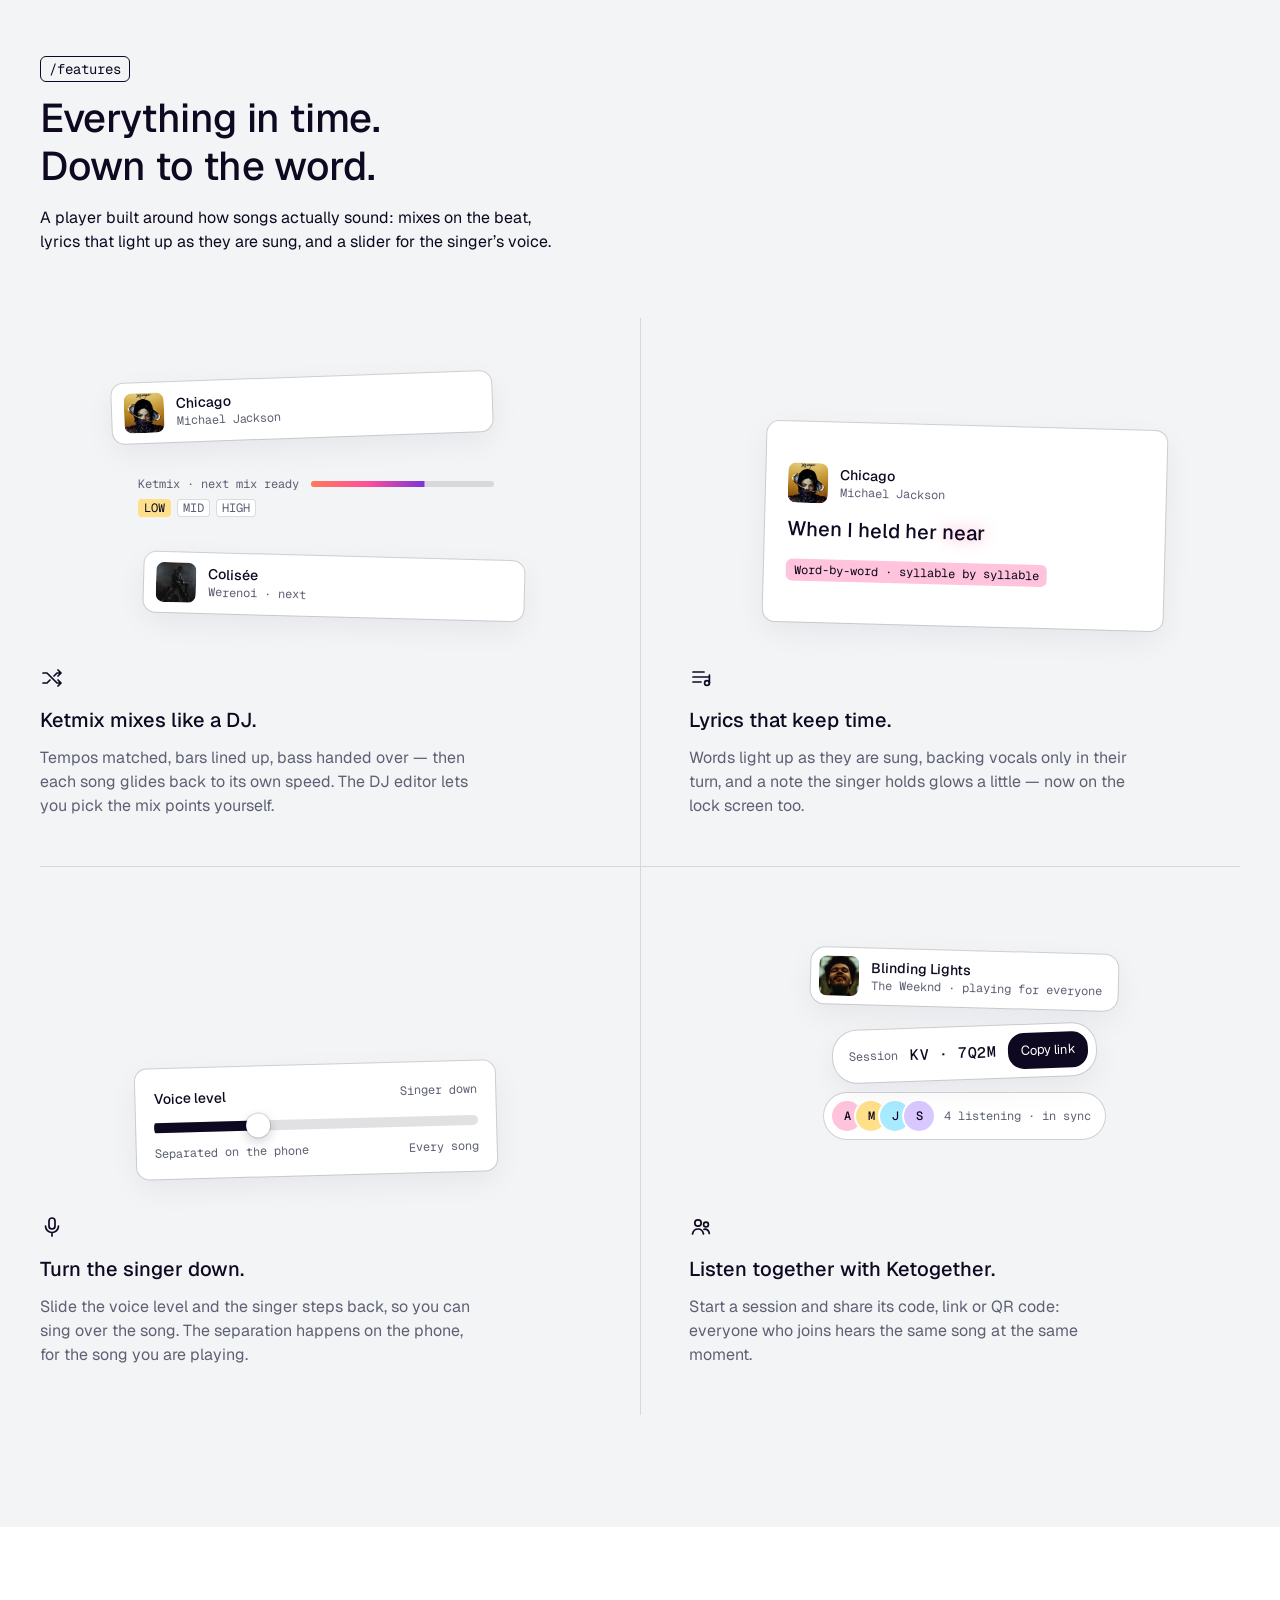
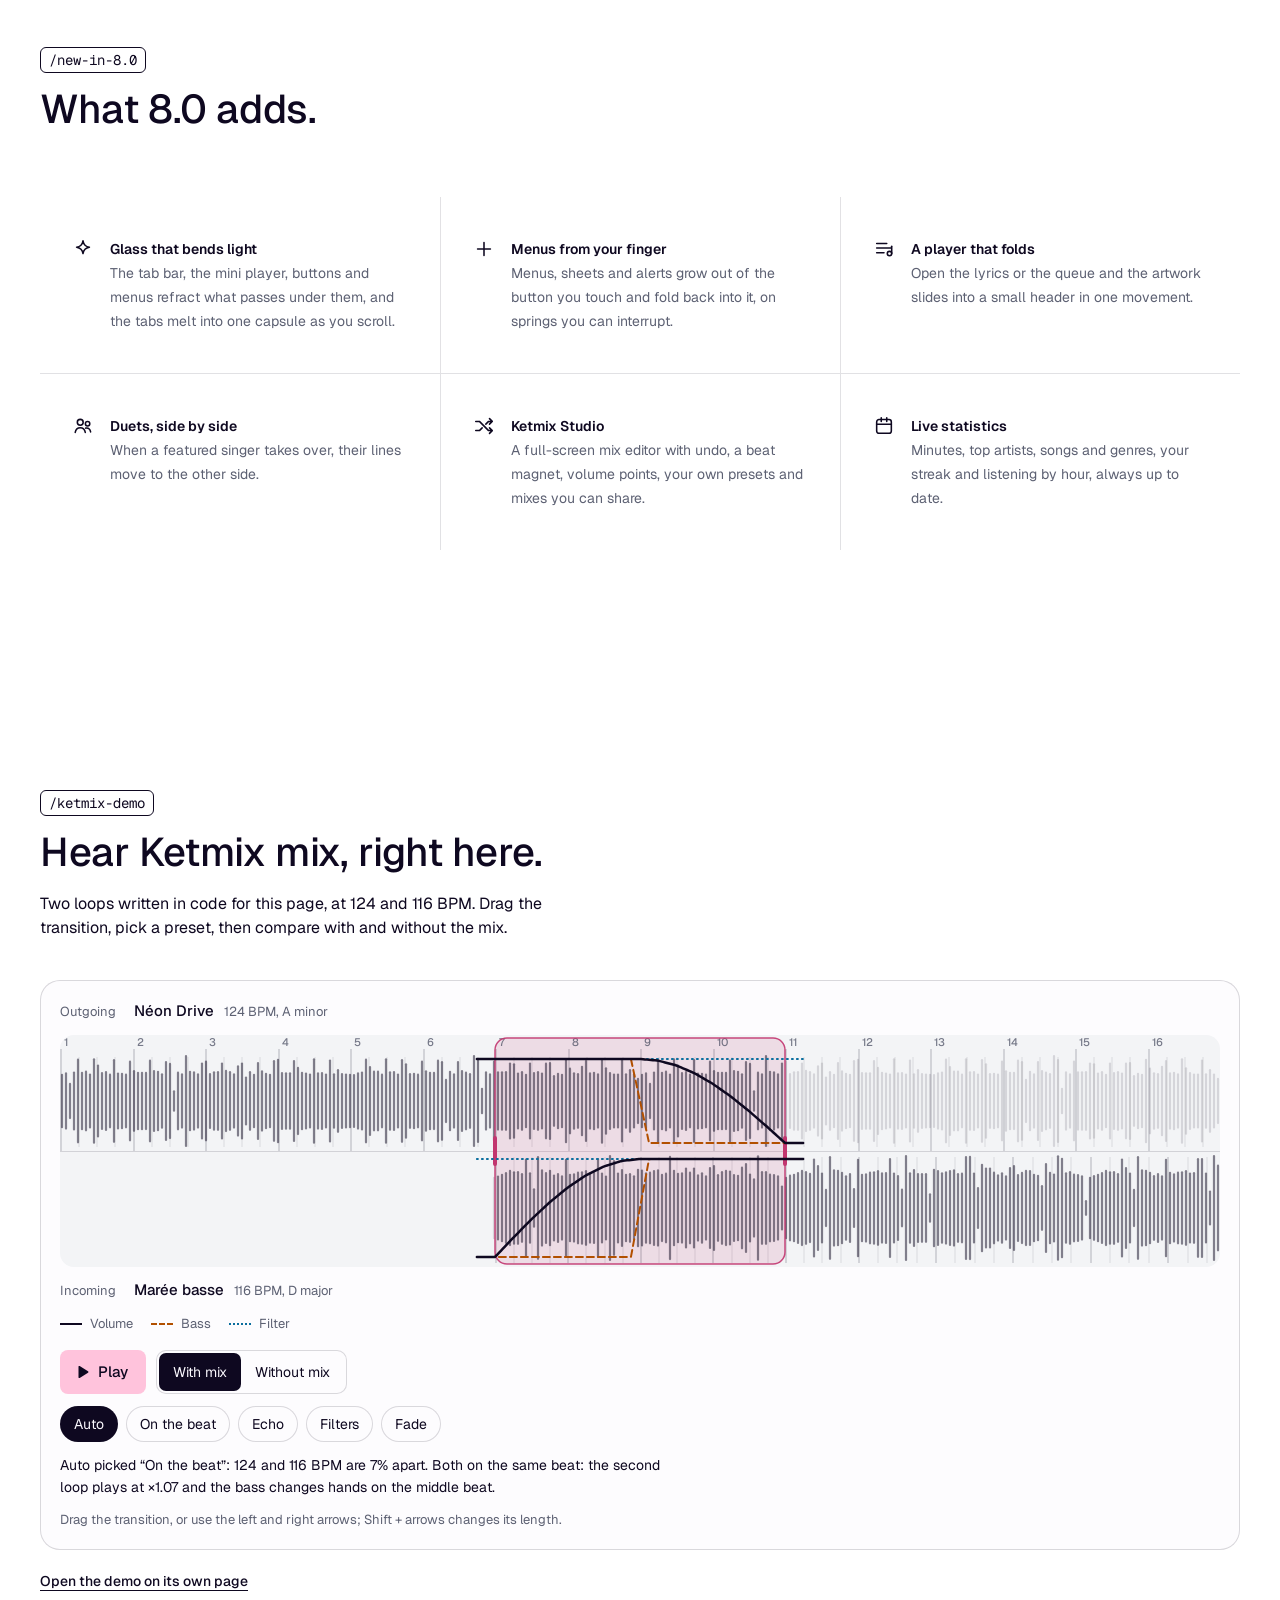
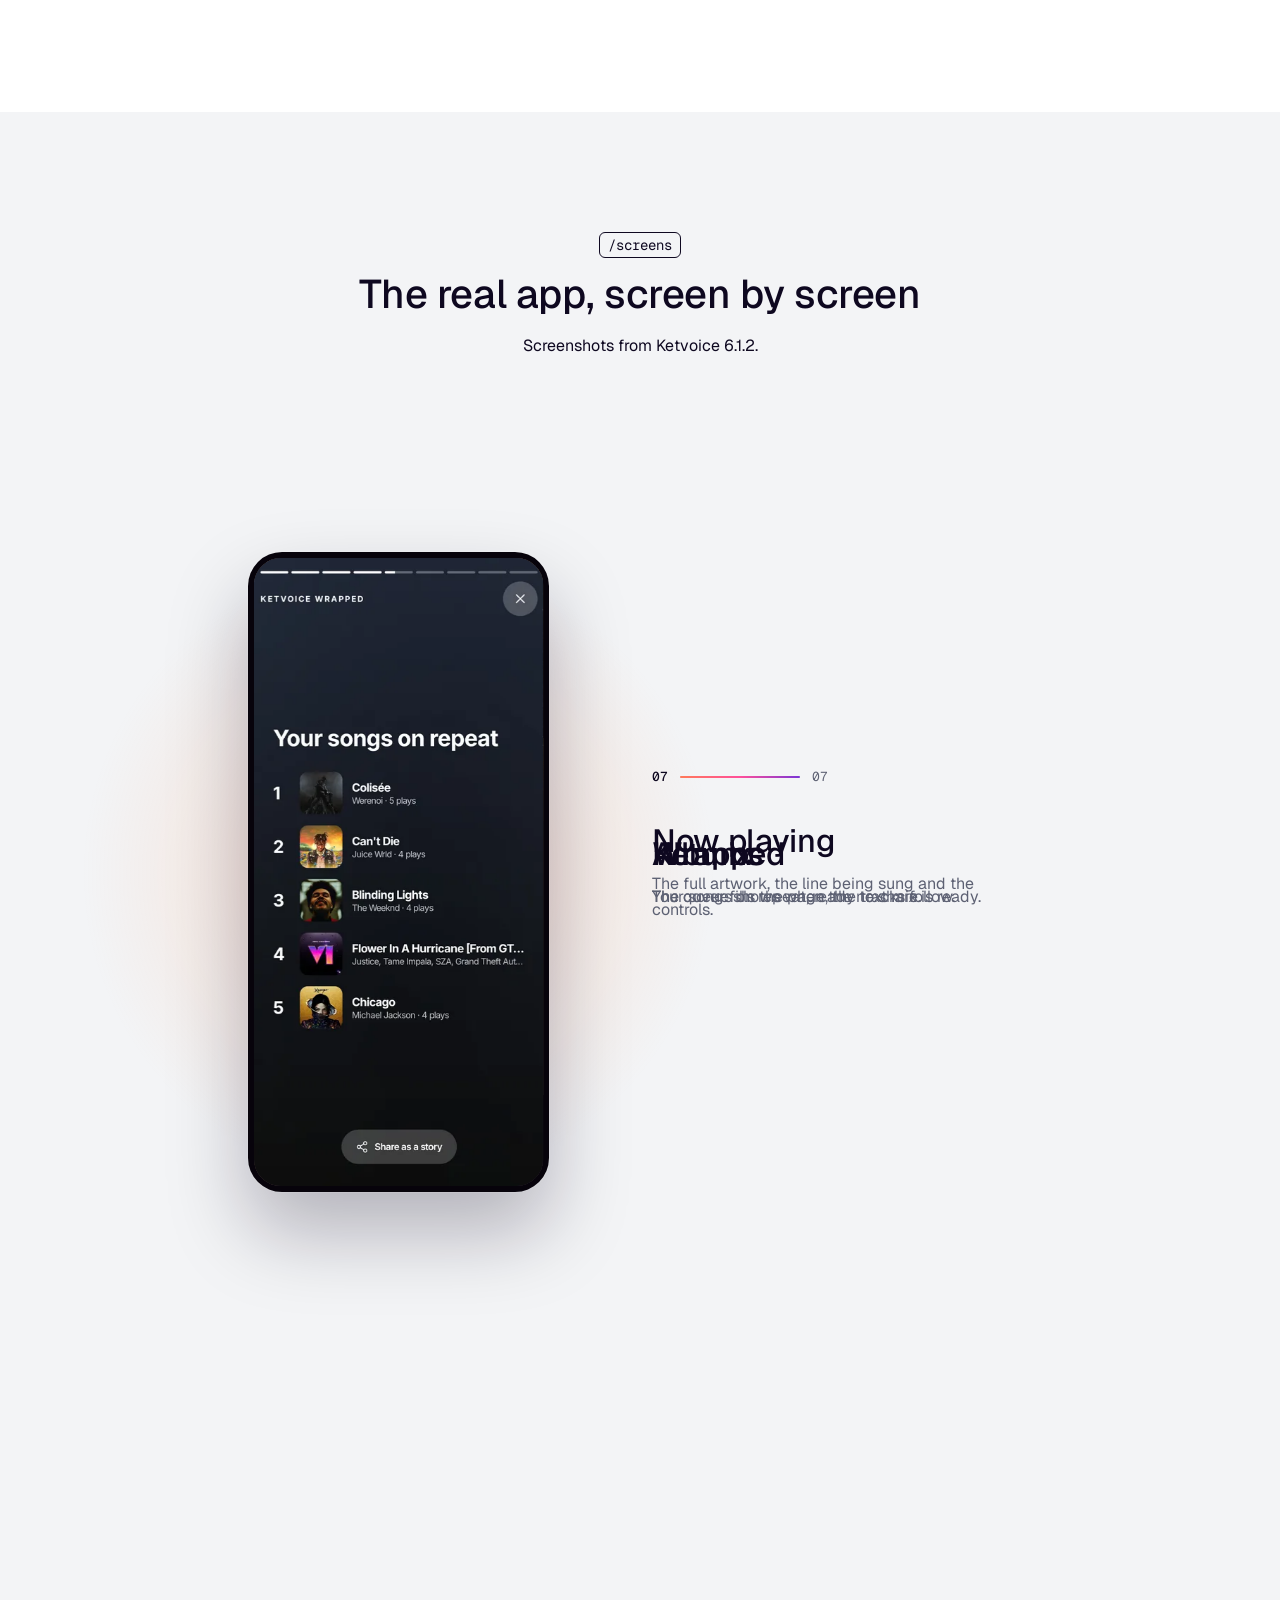
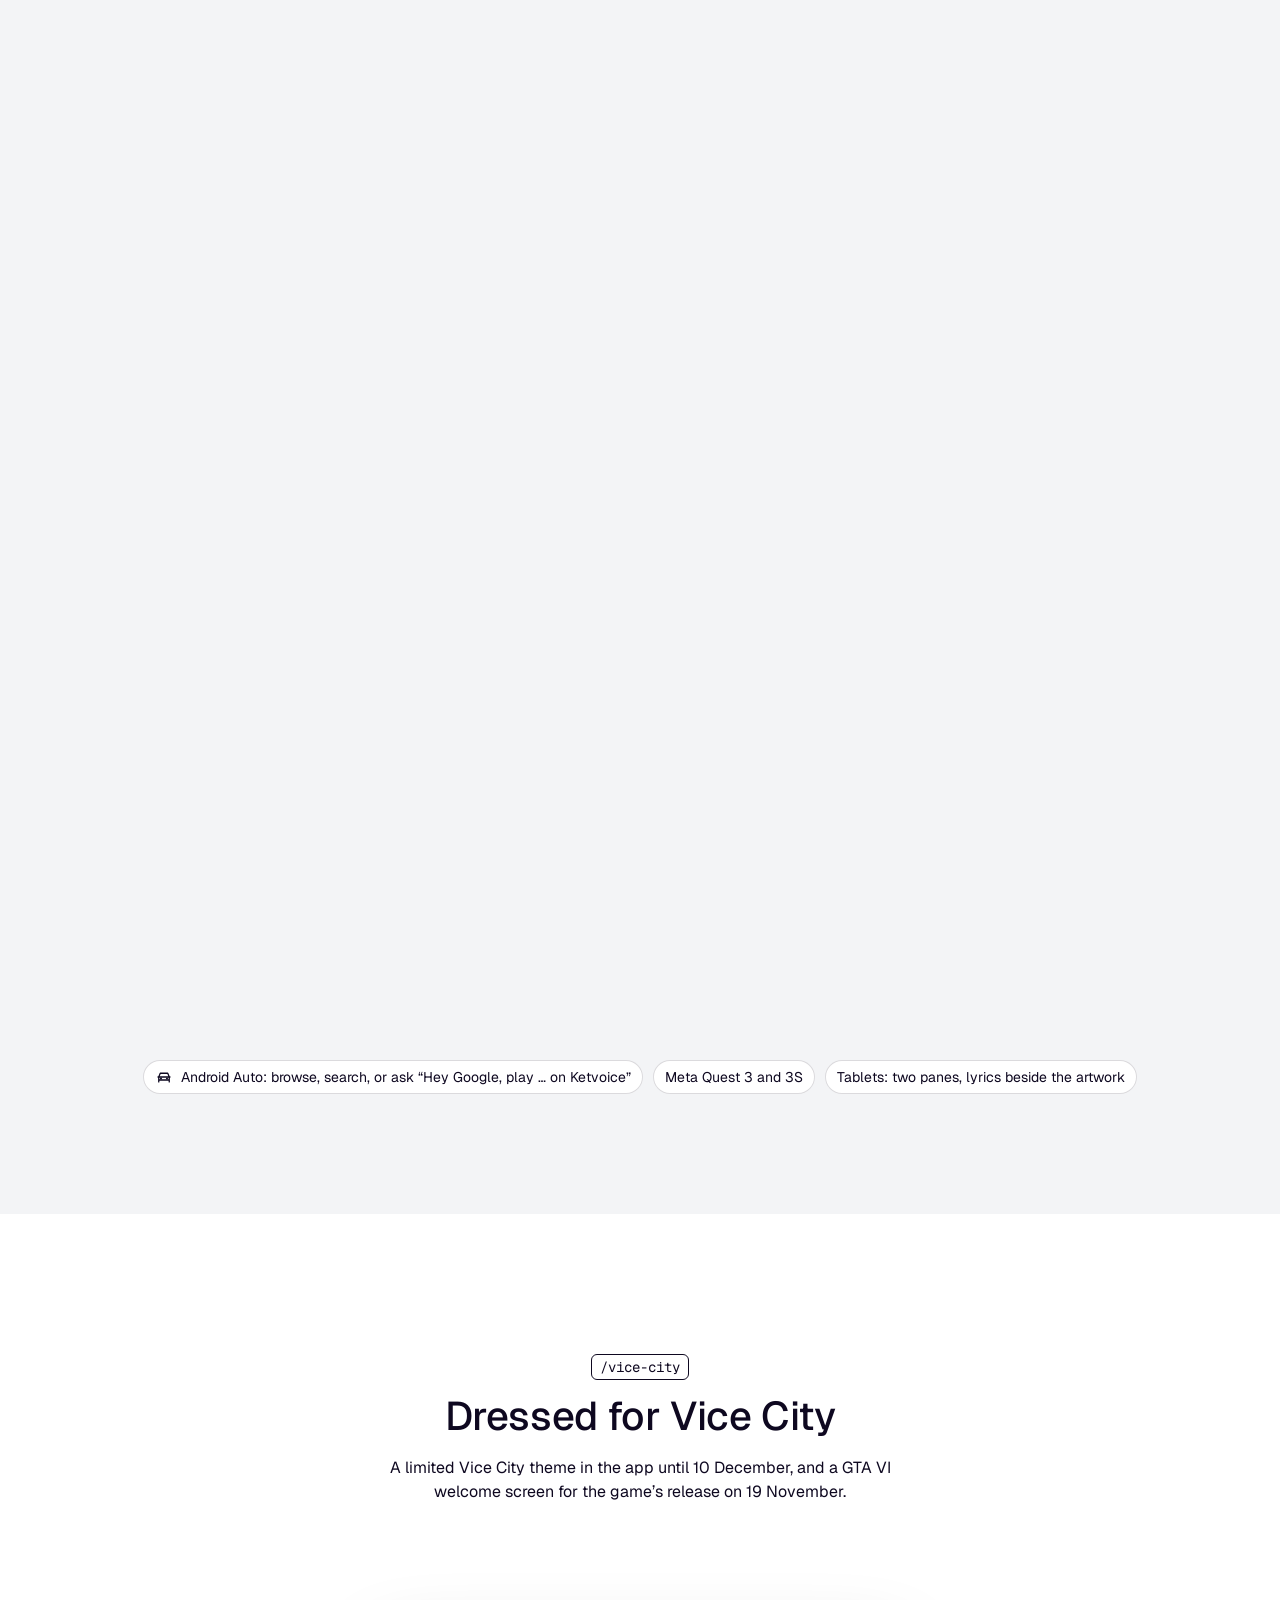
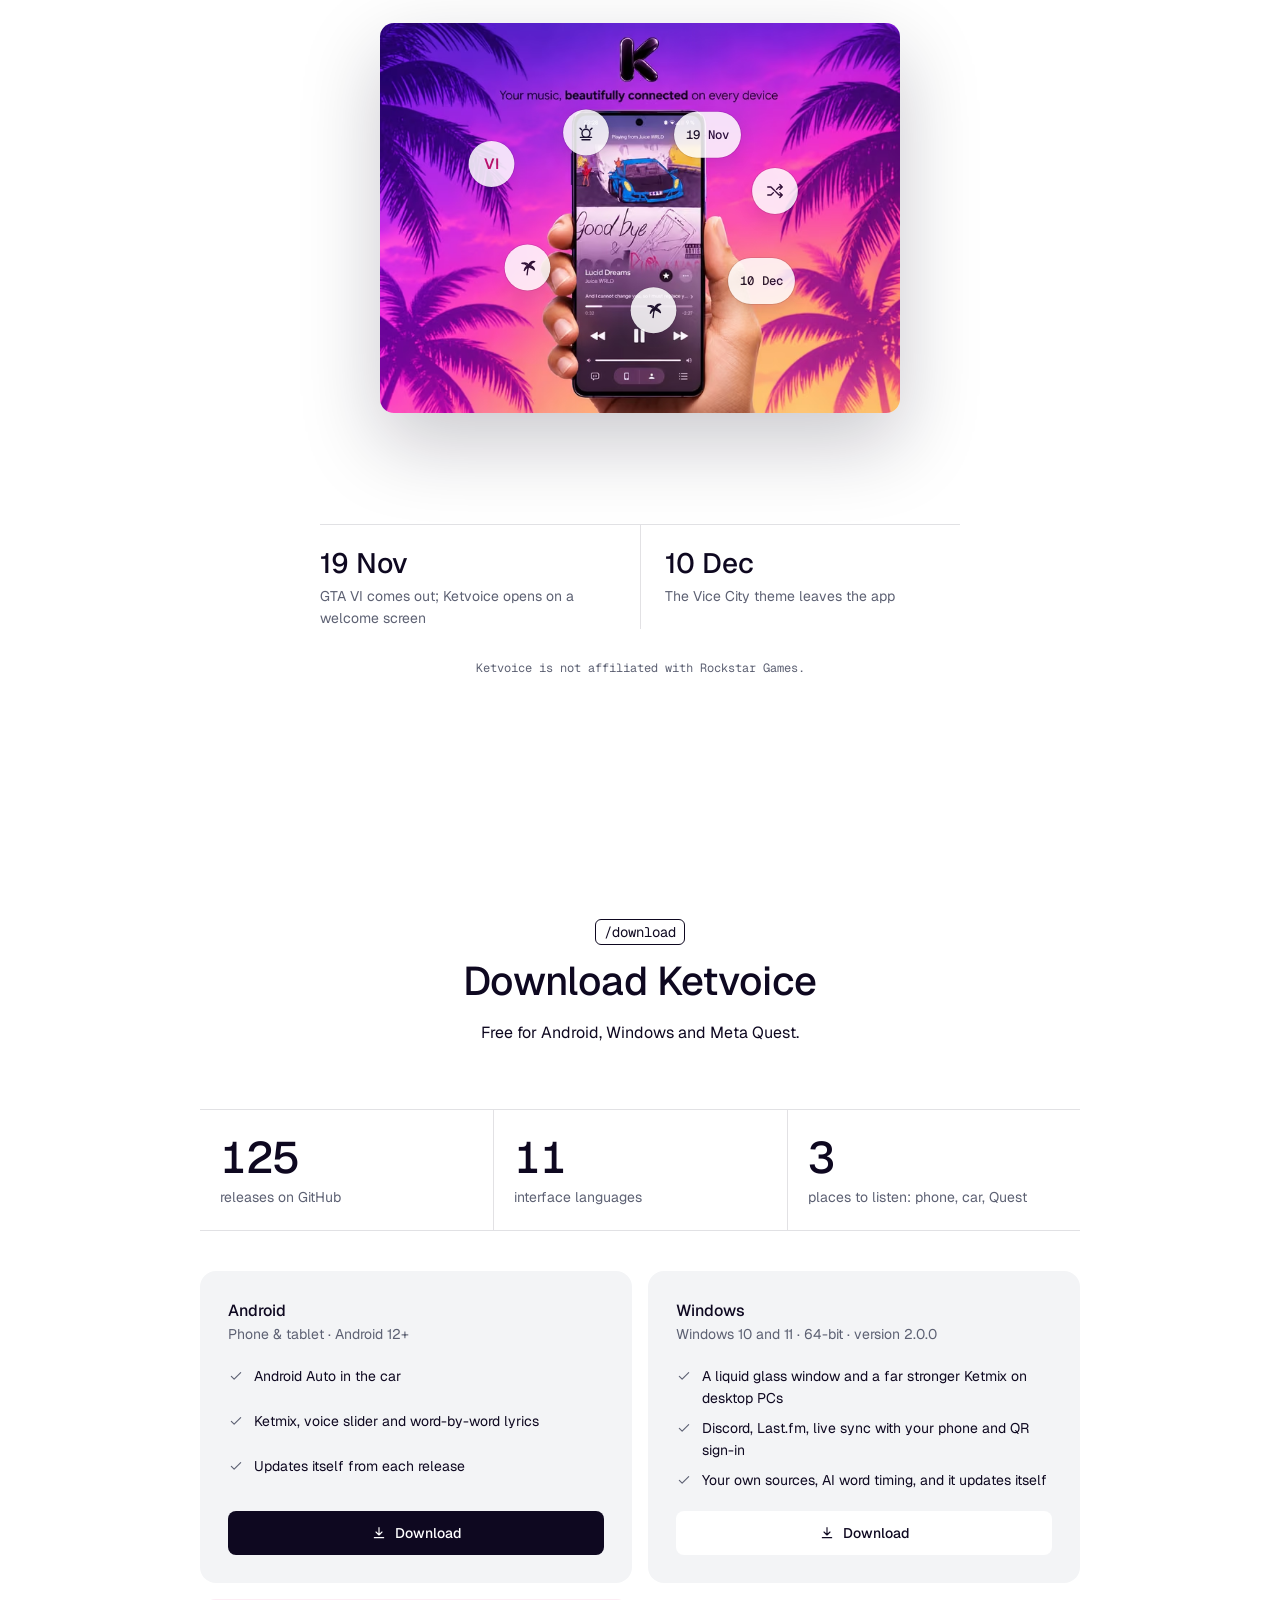
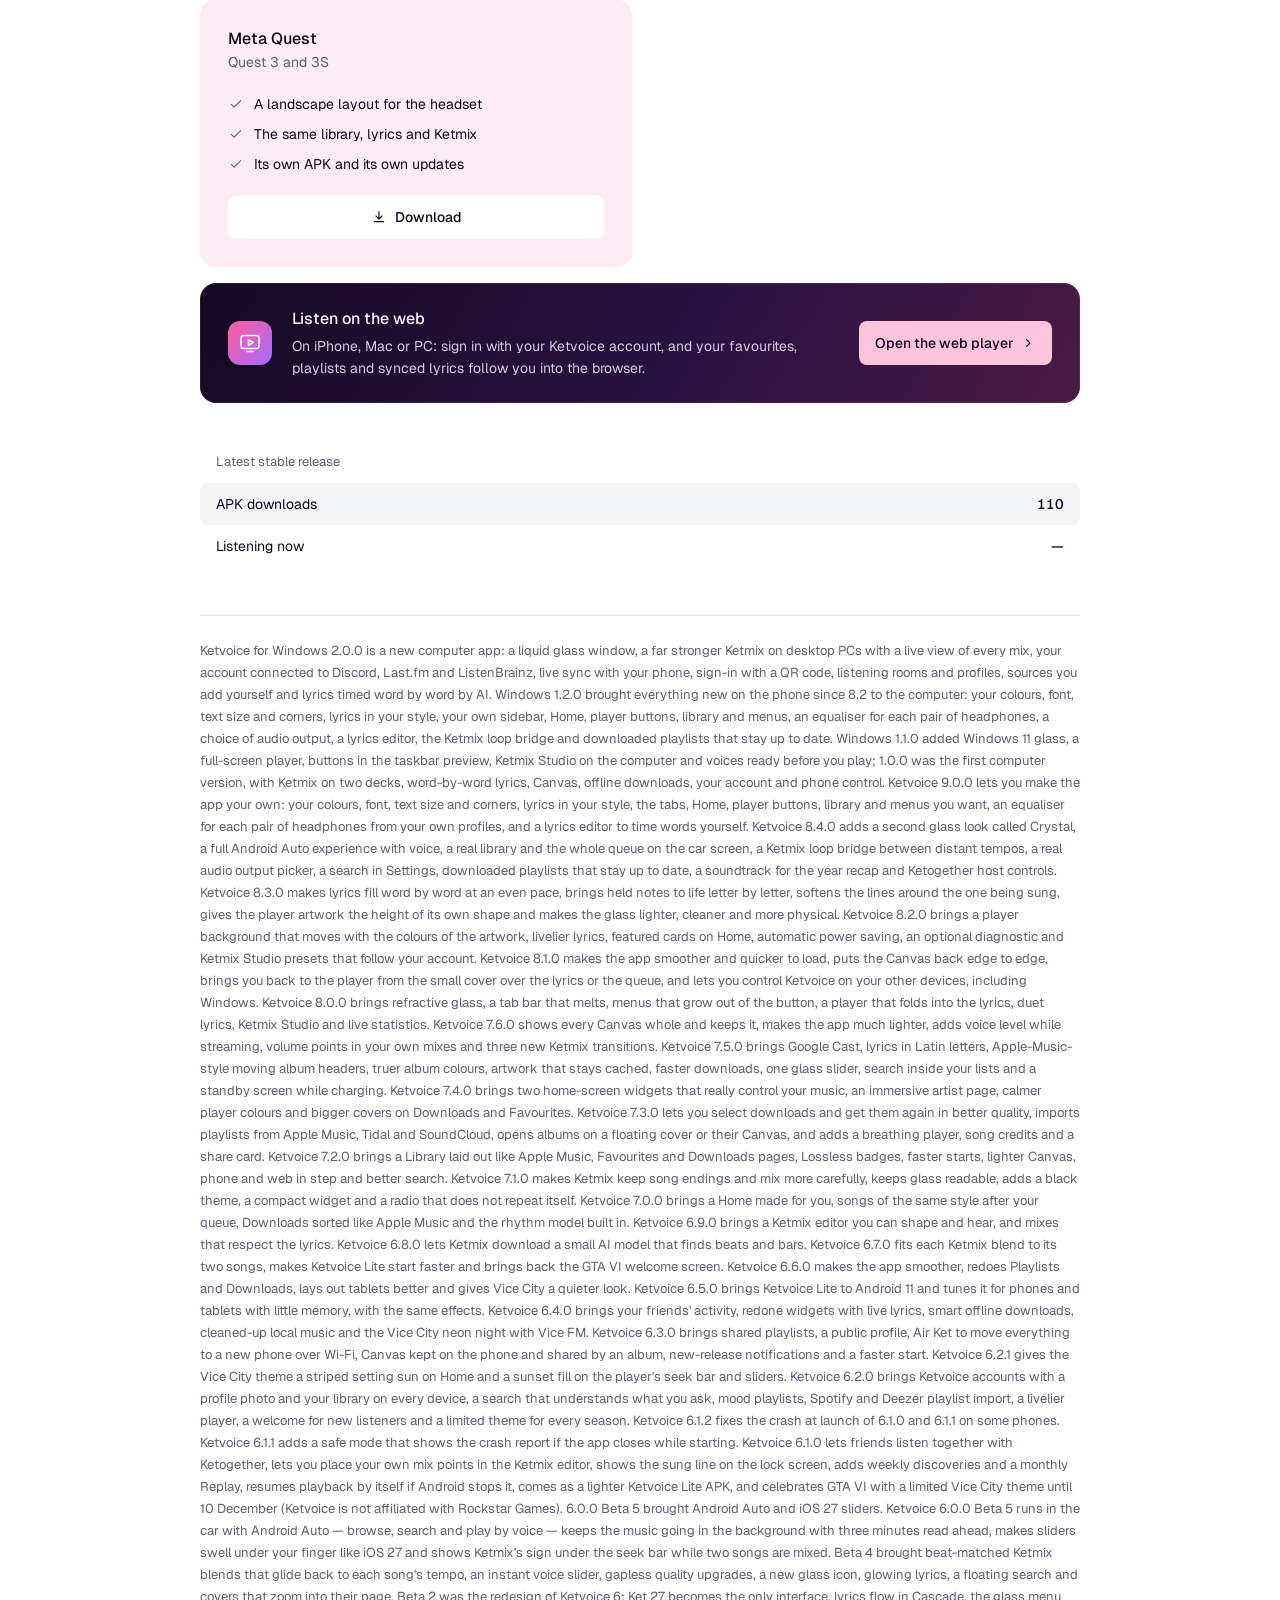
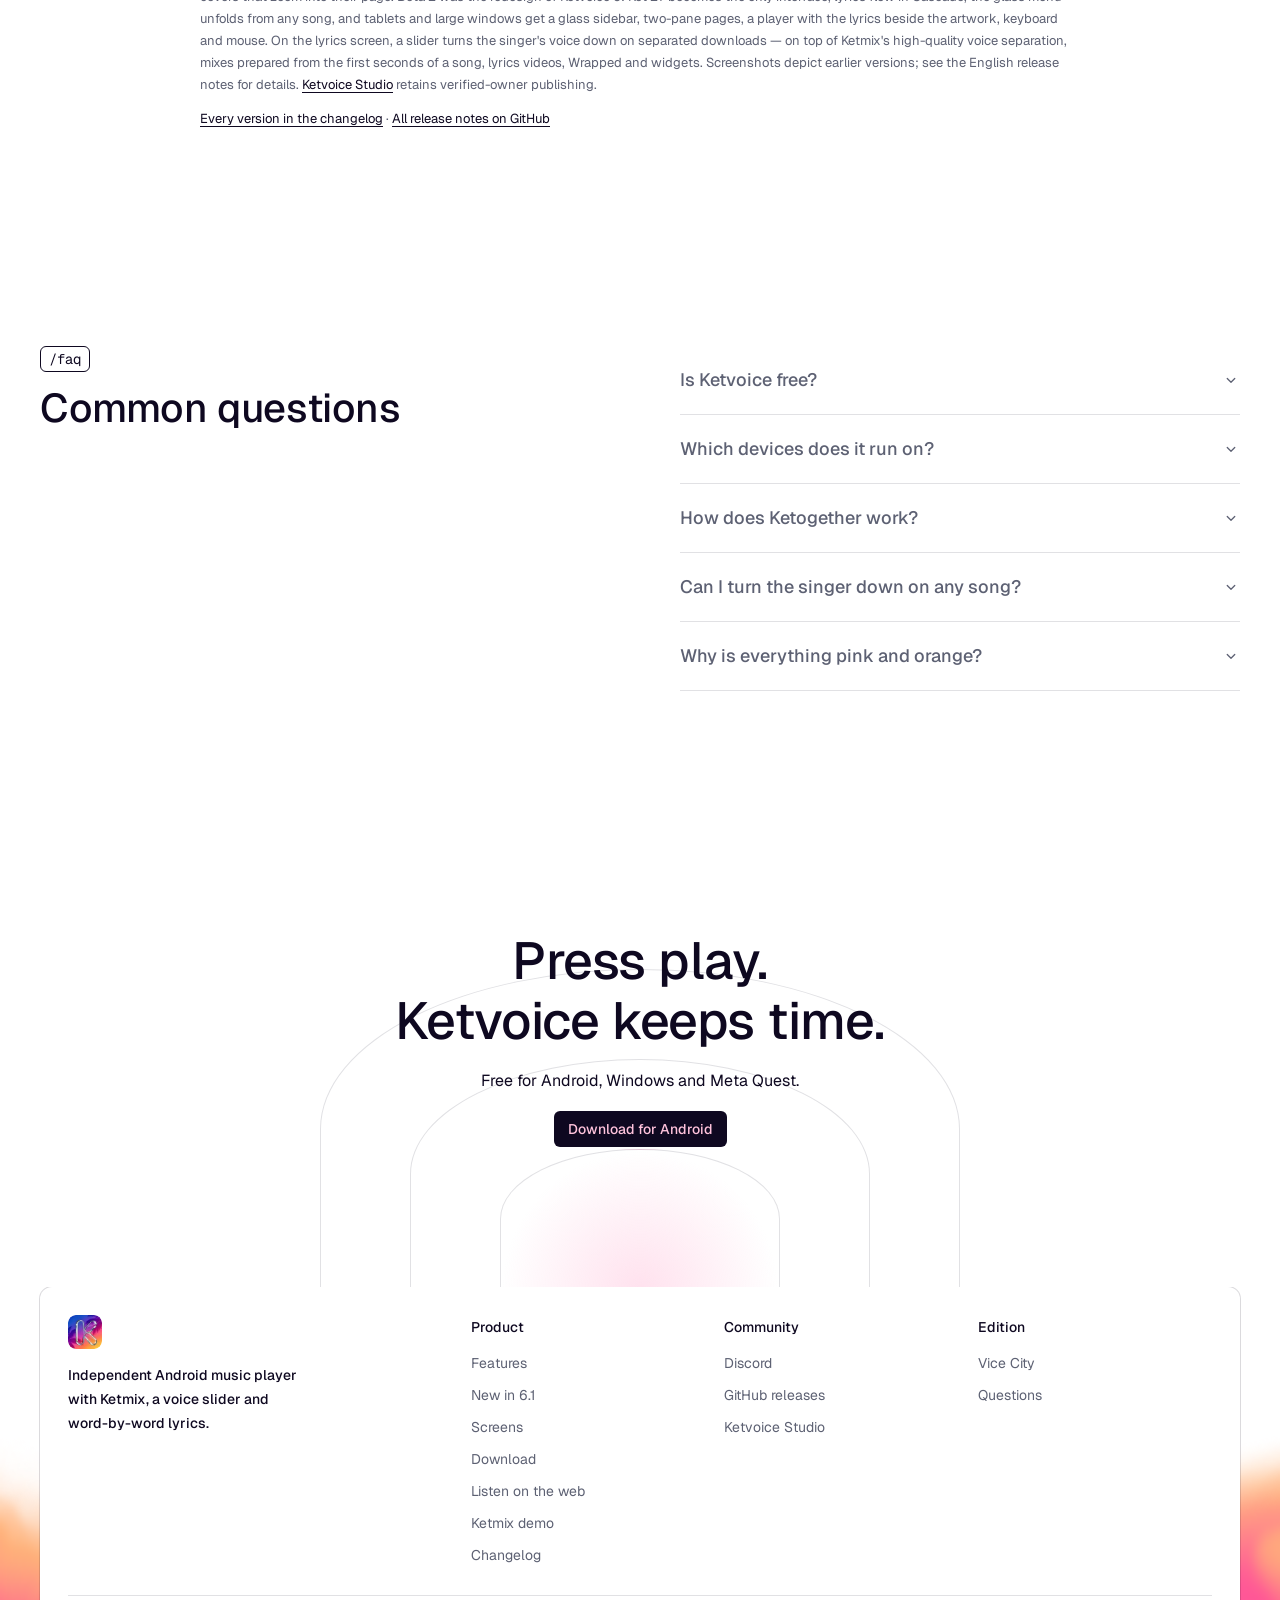
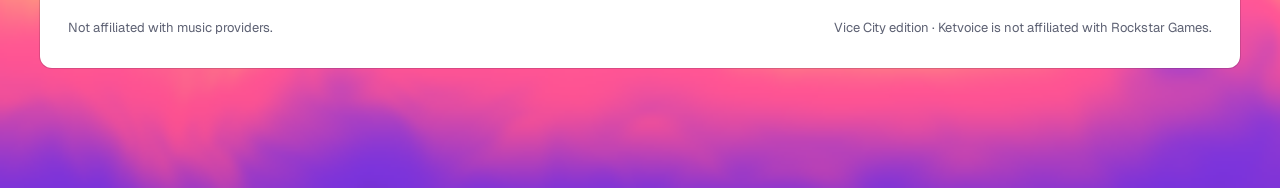
==== commit 9d2eed47: "Ketvoice for Windows 2.0.0: download link, version and what is new Co-Authored-By: Claude Opus 5.5 <" ====
--- a/index.html
+++ b/index.html
@@ -70,7 +70,7 @@
 <p class="hero-sub appear">Ketmix blends one song into the next like a DJ, a slider turns the singer down, and the lyrics follow every word — on your phone, in the car and on Meta Quest.</p>
 <div class="hero-actions appear">
 <div class="split" data-magnet id="split"><a class="btn btn-accent split-main" data-apk="android" href="https://github.com/Tysnnn23/Ketvoice/releases/latest">Download for Android</a><button aria-controls="split-menu" aria-expanded="false" aria-haspopup="true" aria-label="Choose another edition" class="btn btn-accent split-more" id="split-more" type="button"><svg aria-hidden="true" class="icon"><use href="#i-chev"/></svg></button>
-<div class="split-menu" id="split-menu" role="menu"><a data-apk="android" href="https://github.com/Tysnnn23/Ketvoice/releases/latest" role="menuitem">Android <small>phone &amp; tablet</small></a><a data-win="windows" href="https://github.com/Tysnnn23/Ketvoice/releases/download/windows-v1.2.0/Ketvoice-1.2.0.msi" role="menuitem">Windows <small>10 and 11</small></a><a data-apk="quest" href="https://github.com/Tysnnn23/Ketvoice/releases/latest" role="menuitem">Meta Quest <small>3 and 3S</small></a><a data-apk="lite" hidden href="https://github.com/Tysnnn23/Ketvoice/releases/latest" role="menuitem">Ketvoice Lite <small>modest phones</small></a><a data-apk="wear" hidden href="https://github.com/Tysnnn23/Ketvoice/releases/latest" role="menuitem">Wear OS <small>watch</small></a></div></div>
+<div class="split-menu" id="split-menu" role="menu"><a data-apk="android" href="https://github.com/Tysnnn23/Ketvoice/releases/latest" role="menuitem">Android <small>phone &amp; tablet</small></a><a data-win="windows" href="https://github.com/Tysnnn23/Ketvoice/releases/download/windows-v2.0.0/Ketvoice-2.0.0.msi" role="menuitem">Windows <small>10 and 11</small></a><a data-apk="quest" href="https://github.com/Tysnnn23/Ketvoice/releases/latest" role="menuitem">Meta Quest <small>3 and 3S</small></a><a data-apk="lite" hidden href="https://github.com/Tysnnn23/Ketvoice/releases/latest" role="menuitem">Ketvoice Lite <small>modest phones</small></a><a data-apk="wear" hidden href="https://github.com/Tysnnn23/Ketvoice/releases/latest" role="menuitem">Wear OS <small>watch</small></a></div></div>
 <a class="btn btn-line" data-magnet href="https://github.com/Tysnnn23/Ketvoice/releases/latest" rel="noopener noreferrer" target="_blank"><svg aria-hidden="true" class="icon"><use href="#i-gh"/></svg>Releases</a>
 <button class="btn btn-line discord-action" data-magnet type="button"><svg aria-hidden="true" class="icon"><use href="#i-disc"/></svg>Discord</button>
 </div>
@@ -204,7 +204,7 @@
 <dl class="tally reveal" id="tally"><div><dt>releases on GitHub</dt><dd><span class="count" data-count="125" id="tally-releases">125</span></dd></div><div><dt>interface languages</dt><dd><span class="count" data-count="11">11</span></dd></div><div><dt>places to listen: phone, car, Quest</dt><dd><span class="count" data-count="3">3</span></dd></div></dl>
 <div class="download-list">
 <div class="download-row" id="android-row"><div class="dr-head"><h3>Android</h3><p class="small-note">Phone &amp; tablet · Android 12+</p></div><ul class="dr-list"><li><svg aria-hidden="true" class="icon"><use href="#i-check"/></svg>Android Auto in the car</li><li><svg aria-hidden="true" class="icon"><use href="#i-check"/></svg>Ketmix, voice slider and word-by-word lyrics</li><li><svg aria-hidden="true" class="icon"><use href="#i-check"/></svg>Updates itself from each release</li></ul><a class="row-button" href="https://github.com/Tysnnn23/Ketvoice/releases/latest" id="android-apk"><svg aria-hidden="true" class="icon"><use href="#i-down"/></svg>Download</a></div>
-<div class="download-row" id="windows-row"><div class="dr-head"><h3>Windows</h3><p class="small-note">Windows 10 and 11 · 64-bit · version 1.2.0</p></div><ul class="dr-list"><li><svg aria-hidden="true" class="icon"><use href="#i-check"/></svg>Ketmix, word-by-word lyrics and Canvas on a big screen</li><li><svg aria-hidden="true" class="icon"><use href="#i-check"/></svg>Offline downloads, media keys and a mini player</li><li><svg aria-hidden="true" class="icon"><use href="#i-check"/></svg>Controls your phone, and updates itself</li></ul><a class="row-button" href="https://github.com/Tysnnn23/Ketvoice/releases/download/windows-v1.2.0/Ketvoice-1.2.0.msi" id="windows-msi"><svg aria-hidden="true" class="icon"><use href="#i-down"/></svg>Download</a></div>
+<div class="download-row" id="windows-row"><div class="dr-head"><h3>Windows</h3><p class="small-note">Windows 10 and 11 · 64-bit · version 2.0.0</p></div><ul class="dr-list"><li><svg aria-hidden="true" class="icon"><use href="#i-check"/></svg>A liquid glass window and a far stronger Ketmix on desktop PCs</li><li><svg aria-hidden="true" class="icon"><use href="#i-check"/></svg>Discord, Last.fm, live sync with your phone and QR sign-in</li><li><svg aria-hidden="true" class="icon"><use href="#i-check"/></svg>Your own sources, AI word timing, and it updates itself</li></ul><a class="row-button" href="https://github.com/Tysnnn23/Ketvoice/releases/download/windows-v2.0.0/Ketvoice-2.0.0.msi" id="windows-msi"><svg aria-hidden="true" class="icon"><use href="#i-down"/></svg>Download</a></div>
 <div class="download-row" id="quest-row"><div class="dr-head"><h3>Meta Quest</h3><p class="small-note">Quest 3 and 3S</p></div><ul class="dr-list"><li><svg aria-hidden="true" class="icon"><use href="#i-check"/></svg>A landscape layout for the headset</li><li><svg aria-hidden="true" class="icon"><use href="#i-check"/></svg>The same library, lyrics and Ketmix</li><li><svg aria-hidden="true" class="icon"><use href="#i-check"/></svg>Its own APK and its own updates</li></ul><a class="row-button" href="https://github.com/Tysnnn23/Ketvoice/releases/latest" id="quest-apk"><svg aria-hidden="true" class="icon"><use href="#i-down"/></svg>Download</a></div>
 <div class="download-row" id="lite-row" hidden><div class="dr-head"><h3>Ketvoice Lite</h3><p class="small-note">Android 11+ · modest phones &amp; tablets</p></div><ul class="dr-list"><li><svg aria-hidden="true" class="icon"><use href="#i-check"/></svg>The same effects, tuned lighter</li><li><svg aria-hidden="true" class="icon"><use href="#i-check"/></svg>Smaller memory and work budgets</li></ul><a class="row-button" href="https://github.com/Tysnnn23/Ketvoice/releases/latest" id="lite-apk"><svg aria-hidden="true" class="icon"><use href="#i-down"/></svg>Download</a></div>
 <div class="download-row" id="wear-row" hidden><div class="dr-head"><h3>Wear OS</h3><p class="small-note">Watch app</p></div><ul class="dr-list"><li><svg aria-hidden="true" class="icon"><use href="#i-check"/></svg>Ketvoice on your wrist</li></ul><a class="row-button" href="https://github.com/Tysnnn23/Ketvoice/releases/latest" id="wear-apk"><svg aria-hidden="true" class="icon"><use href="#i-down"/></svg>Download</a></div>
@@ -219,7 +219,7 @@
 </table>
 <aside class="release-notes" id="release-notes" hidden><div class="rn-head"><p class="tag">/release-notes</p><h3 id="release-notes-title"></h3></div><ul id="release-notes-list"></ul><button aria-controls="release-notes-list" aria-expanded="false" class="text-link rn-more" hidden id="rn-more" type="button">Show every change</button></aside>
 </div>
-<div class="container"><p class="download-footnote lead-note">Ketvoice for Windows 1.2.0 brings everything new on the phone since 8.2 to the computer: your colours, font, text size and corners, lyrics in your style, your own sidebar, Home, player buttons, library and menus, an equaliser for each pair of headphones, a choice of audio output, a lyrics editor, the Ketmix loop bridge and downloaded playlists that stay up to date. Windows 1.1.0 added Windows 11 glass, a full-screen player, buttons in the taskbar preview, Ketmix Studio on the computer and voices ready before you play; 1.0.0 was the first computer version, with Ketmix on two decks, word-by-word lyrics, Canvas, offline downloads, your account and phone control. Ketvoice 9.0.0 lets you make the app your own: your colours, font, text size and corners, lyrics in your style, the tabs, Home, player buttons, library and menus you want, an equaliser for each pair of headphones from your own profiles, and a lyrics editor to time words yourself. Ketvoice 8.4.0 adds a second glass look called Crystal, a full Android Auto experience with voice, a real library and the whole queue on the car screen, a Ketmix loop bridge between distant tempos, a real audio output picker, a search in Settings, downloaded playlists that stay up to date, a soundtrack for the year recap and Ketogether host controls. Ketvoice 8.3.0 makes lyrics fill word by word at an even pace, brings held notes to life letter by letter, softens the lines around the one being sung, gives the player artwork the height of its own shape and makes the glass lighter, cleaner and more physical. Ketvoice 8.2.0 brings a player background that moves with the colours of the artwork, livelier lyrics, featured cards on Home, automatic power saving, an optional diagnostic and Ketmix Studio presets that follow your account. Ketvoice 8.1.0 makes the app smoother and quicker to load, puts the Canvas back edge to edge, brings you back to the player from the small cover over the lyrics or the queue, and lets you control Ketvoice on your other devices, including Windows. Ketvoice 8.0.0 brings refractive glass, a tab bar that melts, menus that grow out of the button, a player that folds into the lyrics, duet lyrics, Ketmix Studio and live statistics. Ketvoice 7.6.0 shows every Canvas whole and keeps it, makes the app much lighter, adds voice level while streaming, volume points in your own mixes and three new Ketmix transitions. Ketvoice 7.5.0 brings Google Cast, lyrics in Latin letters, Apple-Music-style moving album headers, truer album colours, artwork that stays cached, faster downloads, one glass slider, search inside your lists and a standby screen while charging. Ketvoice 7.4.0 brings two home-screen widgets that really control your music, an immersive artist page, calmer player colours and bigger covers on Downloads and Favourites. Ketvoice 7.3.0 lets you select downloads and get them again in better quality, imports playlists from Apple Music, Tidal and SoundCloud, opens albums on a floating cover or their Canvas, and adds a breathing player, song credits and a share card. Ketvoice 7.2.0 brings a Library laid out like Apple Music, Favourites and Downloads pages, Lossless badges, faster starts, lighter Canvas, phone and web in step and better search. Ketvoice 7.1.0 makes Ketmix keep song endings and mix more carefully, keeps glass readable, adds a black theme, a compact widget and a radio that does not repeat itself. Ketvoice 7.0.0 brings a Home made for you, songs of the same style after your queue, Downloads sorted like Apple Music and the rhythm model built in. Ketvoice 6.9.0 brings a Ketmix editor you can shape and hear, and mixes that respect the lyrics. Ketvoice 6.8.0 lets Ketmix download a small AI model that finds beats and bars. Ketvoice 6.7.0 fits each Ketmix blend to its two songs, makes Ketvoice Lite start faster and brings back the GTA VI welcome screen. Ketvoice 6.6.0 makes the app smoother, redoes Playlists and Downloads, lays out tablets better and gives Vice City a quieter look. Ketvoice 6.5.0 brings Ketvoice Lite to Android 11 and tunes it for phones and tablets with little memory, with the same effects. Ketvoice 6.4.0 brings your friends' activity, redone widgets with live lyrics, smart offline downloads, cleaned-up local music and the Vice City neon night with Vice FM. Ketvoice 6.3.0 brings shared playlists, a public profile, Air Ket to move everything to a new phone over Wi-Fi, Canvas kept on the phone and shared by an album, new-release notifications and a faster start. Ketvoice 6.2.1 gives the Vice City theme a striped setting sun on Home and a sunset fill on the player's seek bar and sliders. Ketvoice 6.2.0 brings Ketvoice accounts with a profile photo and your library on every device, a search that understands what you ask, mood playlists, Spotify and Deezer playlist import, a livelier player, a welcome for new listeners and a limited theme for every season. Ketvoice 6.1.2 fixes the crash at launch of 6.1.0 and 6.1.1 on some phones. Ketvoice 6.1.1 adds a safe mode that shows the crash report if the app closes while starting. Ketvoice 6.1.0 lets friends listen together with Ketogether, lets you place your own mix points in the Ketmix editor, shows the sung line on the lock screen, adds weekly discoveries and a monthly Replay, resumes playback by itself if Android stops it, comes as a lighter Ketvoice Lite APK, and celebrates GTA VI with a limited Vice City theme until 10 December (Ketvoice is not affiliated with Rockstar Games). 6.0.0 Beta 5 brought Android Auto and iOS 27 sliders. Ketvoice 6.0.0 Beta 5 runs in the car with Android Auto — browse, search and play by voice — keeps the music going in the background with three minutes read ahead, makes sliders swell under your finger like iOS 27 and shows Ketmix's sign under the seek bar while two songs are mixed. Beta 4 brought beat-matched Ketmix blends that glide back to each song's tempo, an instant voice slider, gapless quality upgrades, a new glass icon, glowing lyrics, a floating search and covers that zoom into their page. Beta 2 was the redesign of Ketvoice 6: Ket 27 becomes the only interface, lyrics flow in Cascade, the glass menu unfolds from any song, and tablets and large windows get a glass sidebar, two-pane pages, a player with the lyrics beside the artwork, keyboard and mouse. On the lyrics screen, a slider turns the singer's voice down on separated downloads — on top of Ketmix's high-quality voice separation, mixes prepared from the first seconds of a song, lyrics videos, Wrapped and widgets. Screenshots depict earlier versions; see the English release notes for details. <a href="https://tysnnn23.github.io/Ketvoice/admin/ketvoice-admin.html" target="_blank" rel="noopener noreferrer">Ketvoice Studio</a> retains verified-owner publishing.</p></div>
+<div class="container"><p class="download-footnote lead-note">Ketvoice for Windows 2.0.0 is a new computer app: a liquid glass window, a far stronger Ketmix on desktop PCs with a live view of every mix, your account connected to Discord, Last.fm and ListenBrainz, live sync with your phone, sign-in with a QR code, listening rooms and profiles, sources you add yourself and lyrics timed word by word by AI. Windows 1.2.0 brought everything new on the phone since 8.2 to the computer: your colours, font, text size and corners, lyrics in your style, your own sidebar, Home, player buttons, library and menus, an equaliser for each pair of headphones, a choice of audio output, a lyrics editor, the Ketmix loop bridge and downloaded playlists that stay up to date. Windows 1.1.0 added Windows 11 glass, a full-screen player, buttons in the taskbar preview, Ketmix Studio on the computer and voices ready before you play; 1.0.0 was the first computer version, with Ketmix on two decks, word-by-word lyrics, Canvas, offline downloads, your account and phone control. Ketvoice 9.0.0 lets you make the app your own: your colours, font, text size and corners, lyrics in your style, the tabs, Home, player buttons, library and menus you want, an equaliser for each pair of headphones from your own profiles, and a lyrics editor to time words yourself. Ketvoice 8.4.0 adds a second glass look called Crystal, a full Android Auto experience with voice, a real library and the whole queue on the car screen, a Ketmix loop bridge between distant tempos, a real audio output picker, a search in Settings, downloaded playlists that stay up to date, a soundtrack for the year recap and Ketogether host controls. Ketvoice 8.3.0 makes lyrics fill word by word at an even pace, brings held notes to life letter by letter, softens the lines around the one being sung, gives the player artwork the height of its own shape and makes the glass lighter, cleaner and more physical. Ketvoice 8.2.0 brings a player background that moves with the colours of the artwork, livelier lyrics, featured cards on Home, automatic power saving, an optional diagnostic and Ketmix Studio presets that follow your account. Ketvoice 8.1.0 makes the app smoother and quicker to load, puts the Canvas back edge to edge, brings you back to the player from the small cover over the lyrics or the queue, and lets you control Ketvoice on your other devices, including Windows. Ketvoice 8.0.0 brings refractive glass, a tab bar that melts, menus that grow out of the button, a player that folds into the lyrics, duet lyrics, Ketmix Studio and live statistics. Ketvoice 7.6.0 shows every Canvas whole and keeps it, makes the app much lighter, adds voice level while streaming, volume points in your own mixes and three new Ketmix transitions. Ketvoice 7.5.0 brings Google Cast, lyrics in Latin letters, Apple-Music-style moving album headers, truer album colours, artwork that stays cached, faster downloads, one glass slider, search inside your lists and a standby screen while charging. Ketvoice 7.4.0 brings two home-screen widgets that really control your music, an immersive artist page, calmer player colours and bigger covers on Downloads and Favourites. Ketvoice 7.3.0 lets you select downloads and get them again in better quality, imports playlists from Apple Music, Tidal and SoundCloud, opens albums on a floating cover or their Canvas, and adds a breathing player, song credits and a share card. Ketvoice 7.2.0 brings a Library laid out like Apple Music, Favourites and Downloads pages, Lossless badges, faster starts, lighter Canvas, phone and web in step and better search. Ketvoice 7.1.0 makes Ketmix keep song endings and mix more carefully, keeps glass readable, adds a black theme, a compact widget and a radio that does not repeat itself. Ketvoice 7.0.0 brings a Home made for you, songs of the same style after your queue, Downloads sorted like Apple Music and the rhythm model built in. Ketvoice 6.9.0 brings a Ketmix editor you can shape and hear, and mixes that respect the lyrics. Ketvoice 6.8.0 lets Ketmix download a small AI model that finds beats and bars. Ketvoice 6.7.0 fits each Ketmix blend to its two songs, makes Ketvoice Lite start faster and brings back the GTA VI welcome screen. Ketvoice 6.6.0 makes the app smoother, redoes Playlists and Downloads, lays out tablets better and gives Vice City a quieter look. Ketvoice 6.5.0 brings Ketvoice Lite to Android 11 and tunes it for phones and tablets with little memory, with the same effects. Ketvoice 6.4.0 brings your friends' activity, redone widgets with live lyrics, smart offline downloads, cleaned-up local music and the Vice City neon night with Vice FM. Ketvoice 6.3.0 brings shared playlists, a public profile, Air Ket to move everything to a new phone over Wi-Fi, Canvas kept on the phone and shared by an album, new-release notifications and a faster start. Ketvoice 6.2.1 gives the Vice City theme a striped setting sun on Home and a sunset fill on the player's seek bar and sliders. Ketvoice 6.2.0 brings Ketvoice accounts with a profile photo and your library on every device, a search that understands what you ask, mood playlists, Spotify and Deezer playlist import, a livelier player, a welcome for new listeners and a limited theme for every season. Ketvoice 6.1.2 fixes the crash at launch of 6.1.0 and 6.1.1 on some phones. Ketvoice 6.1.1 adds a safe mode that shows the crash report if the app closes while starting. Ketvoice 6.1.0 lets friends listen together with Ketogether, lets you place your own mix points in the Ketmix editor, shows the sung line on the lock screen, adds weekly discoveries and a monthly Replay, resumes playback by itself if Android stops it, comes as a lighter Ketvoice Lite APK, and celebrates GTA VI with a limited Vice City theme until 10 December (Ketvoice is not affiliated with Rockstar Games). 6.0.0 Beta 5 brought Android Auto and iOS 27 sliders. Ketvoice 6.0.0 Beta 5 runs in the car with Android Auto — browse, search and play by voice — keeps the music going in the background with three minutes read ahead, makes sliders swell under your finger like iOS 27 and shows Ketmix's sign under the seek bar while two songs are mixed. Beta 4 brought beat-matched Ketmix blends that glide back to each song's tempo, an instant voice slider, gapless quality upgrades, a new glass icon, glowing lyrics, a floating search and covers that zoom into their page. Beta 2 was the redesign of Ketvoice 6: Ket 27 becomes the only interface, lyrics flow in Cascade, the glass menu unfolds from any song, and tablets and large windows get a glass sidebar, two-pane pages, a player with the lyrics beside the artwork, keyboard and mouse. On the lyrics screen, a slider turns the singer's voice down on separated downloads — on top of Ketmix's high-quality voice separation, mixes prepared from the first seconds of a song, lyrics videos, Wrapped and widgets. Screenshots depict earlier versions; see the English release notes for details. <a href="https://tysnnn23.github.io/Ketvoice/admin/ketvoice-admin.html" target="_blank" rel="noopener noreferrer">Ketvoice Studio</a> retains verified-owner publishing.</p></div>
 <div class="wrap narrow"><p class="download-footnote dl-links"><a href="changelog">Every version in the changelog</a> · <a href="https://github.com/Tysnnn23/Ketvoice/releases/latest" rel="noopener noreferrer" target="_blank">All release notes on GitHub</a></p></div>
 </section>
 
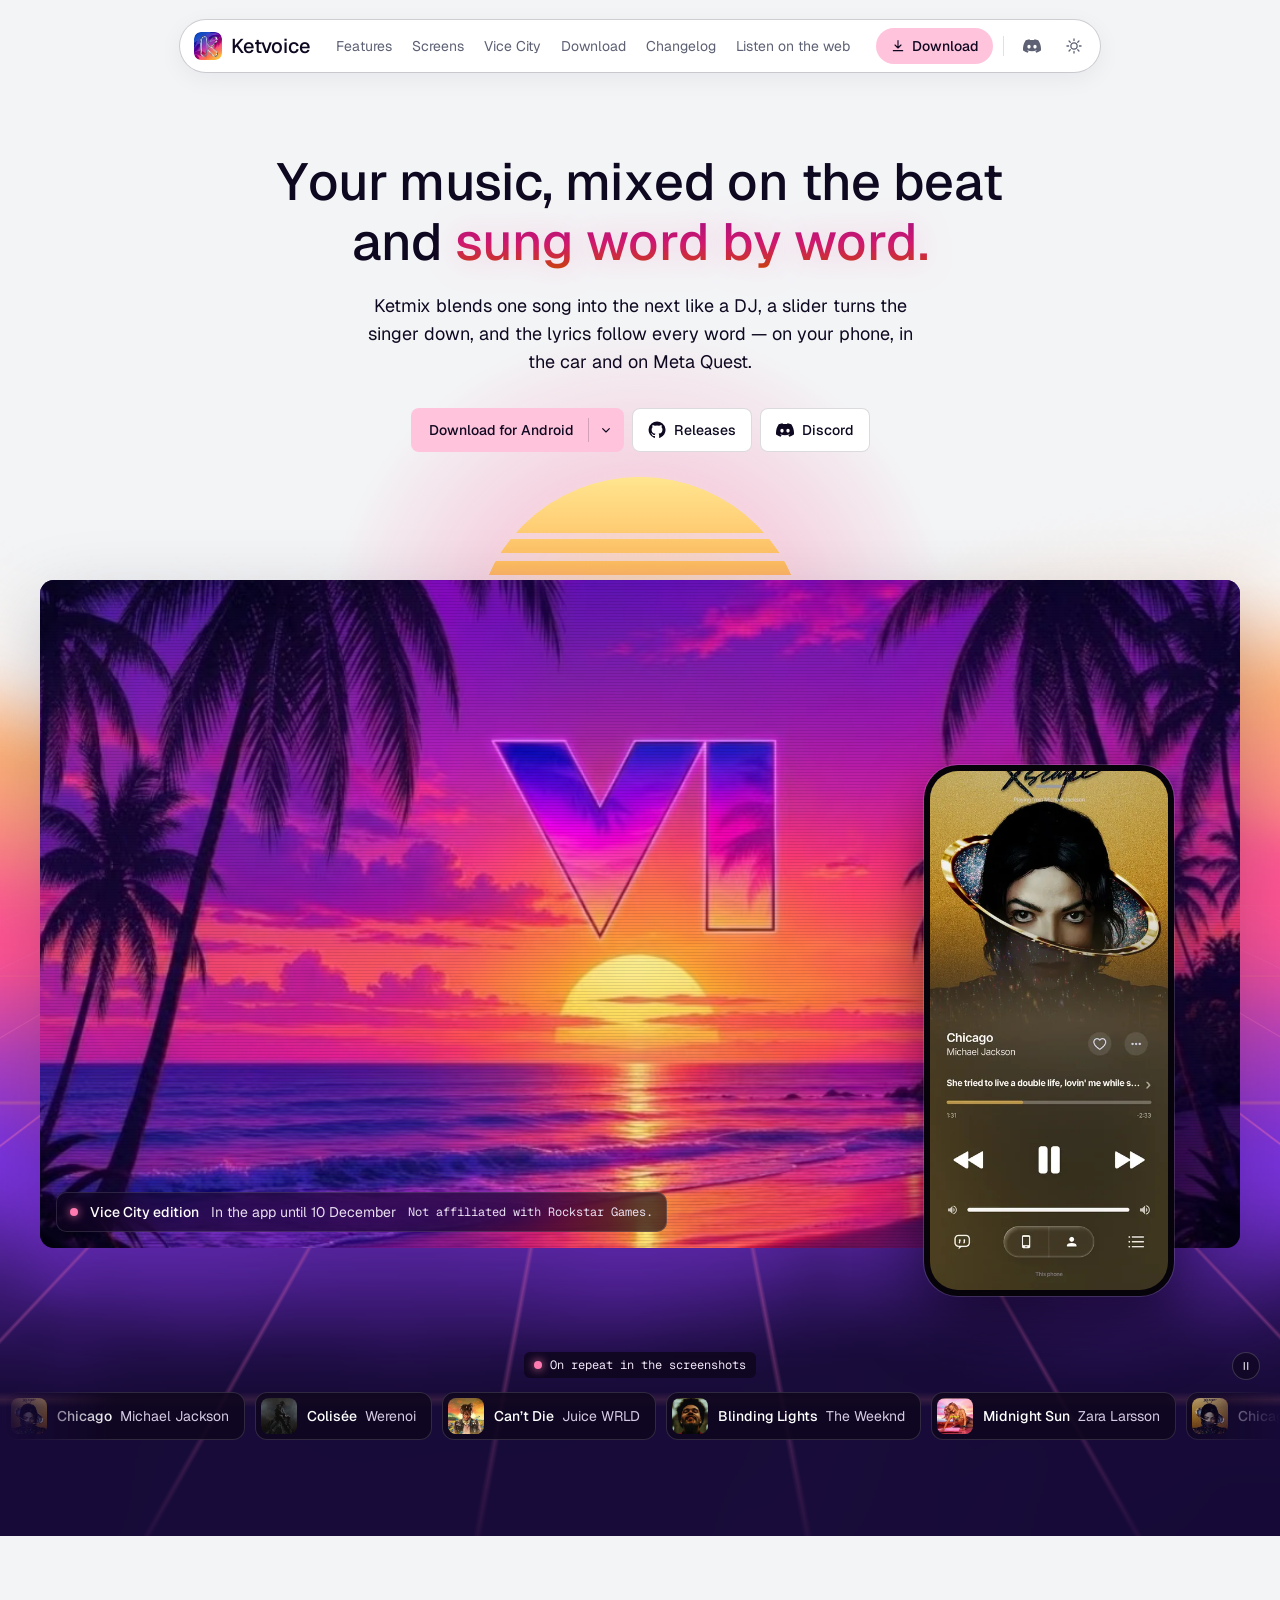
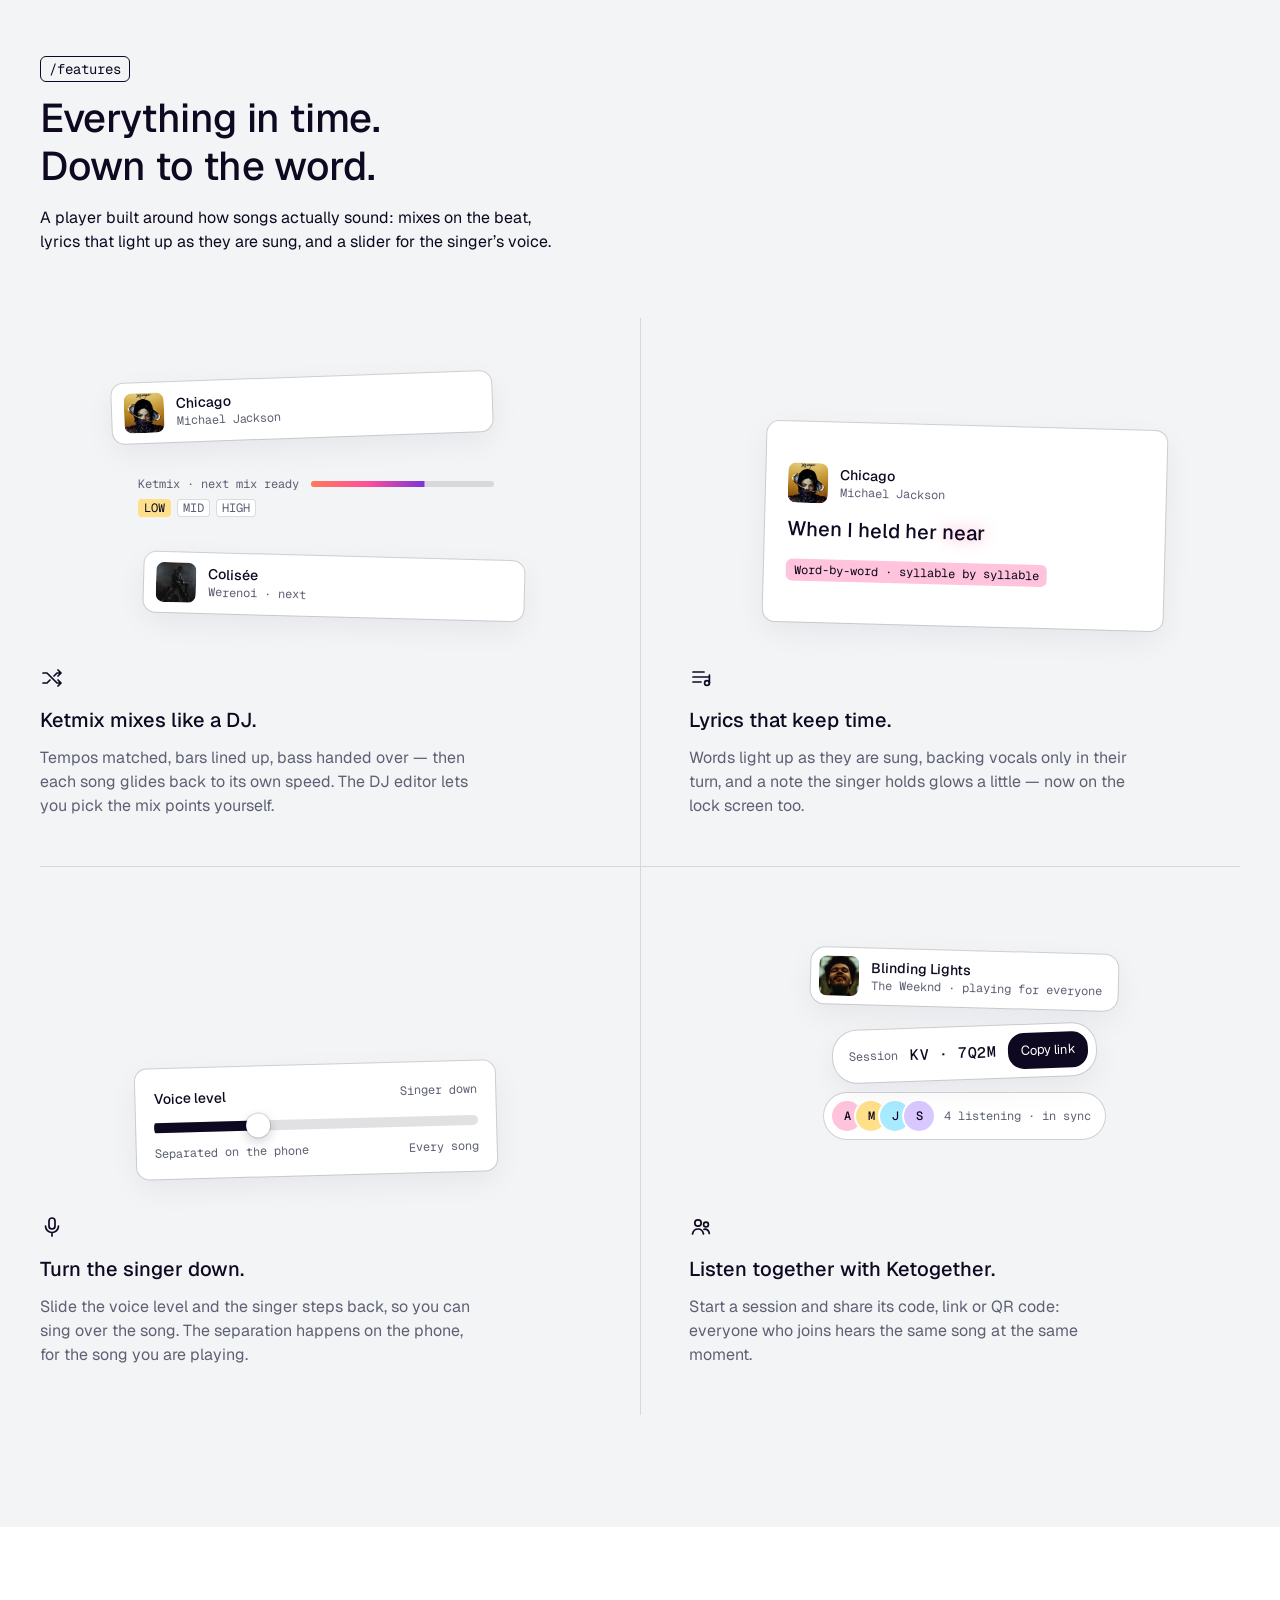
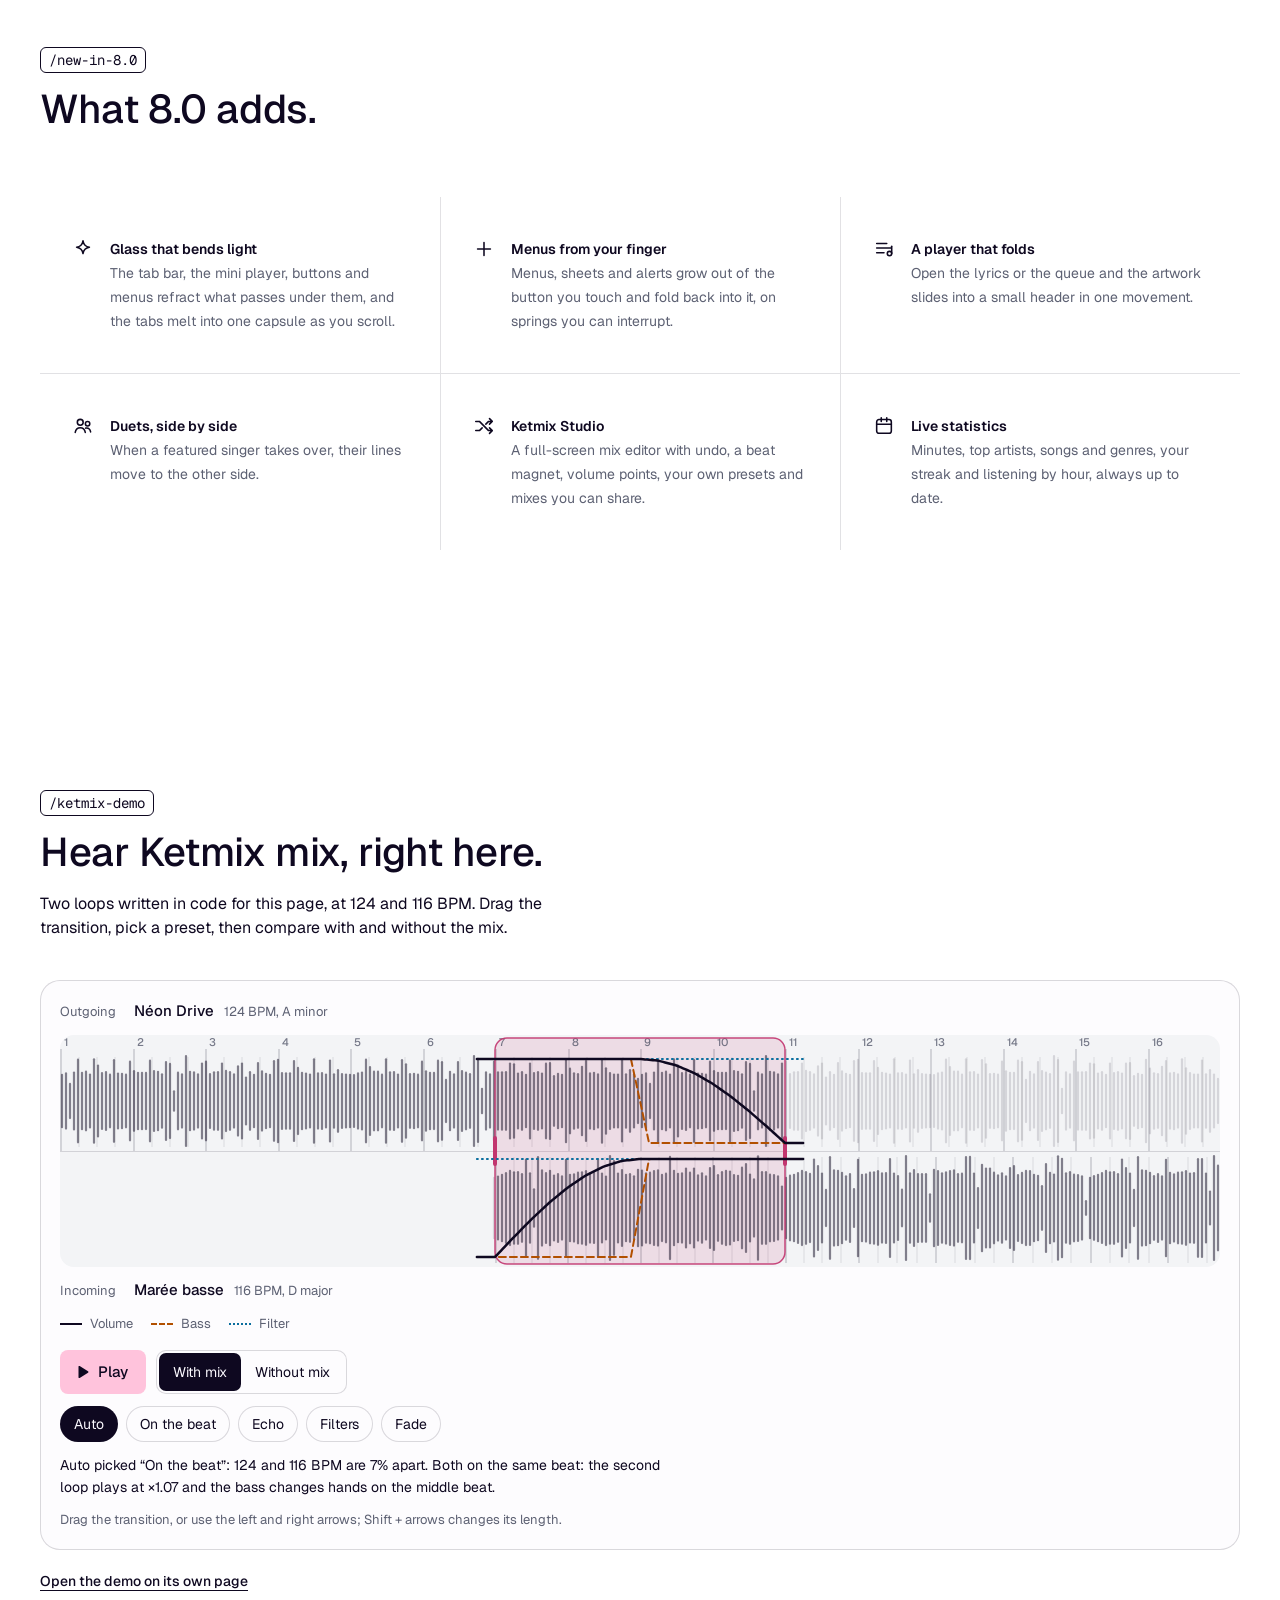
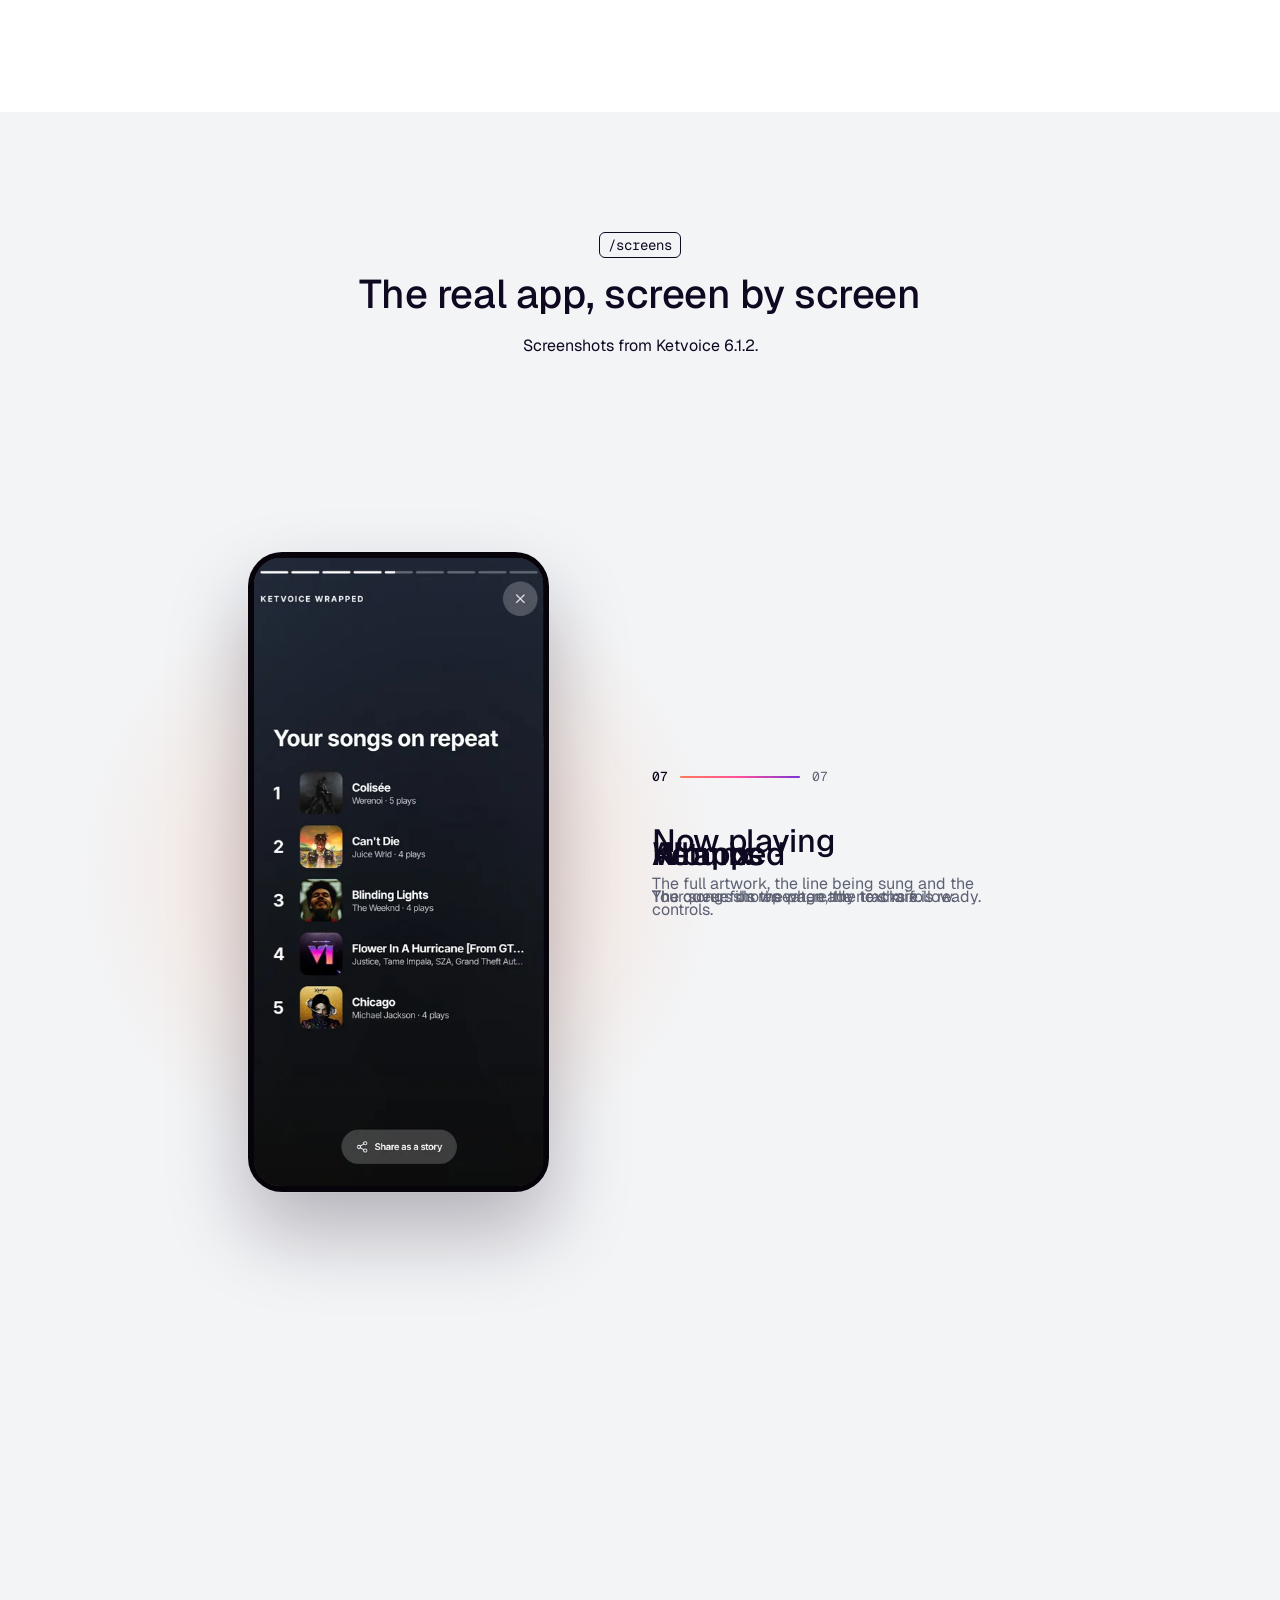
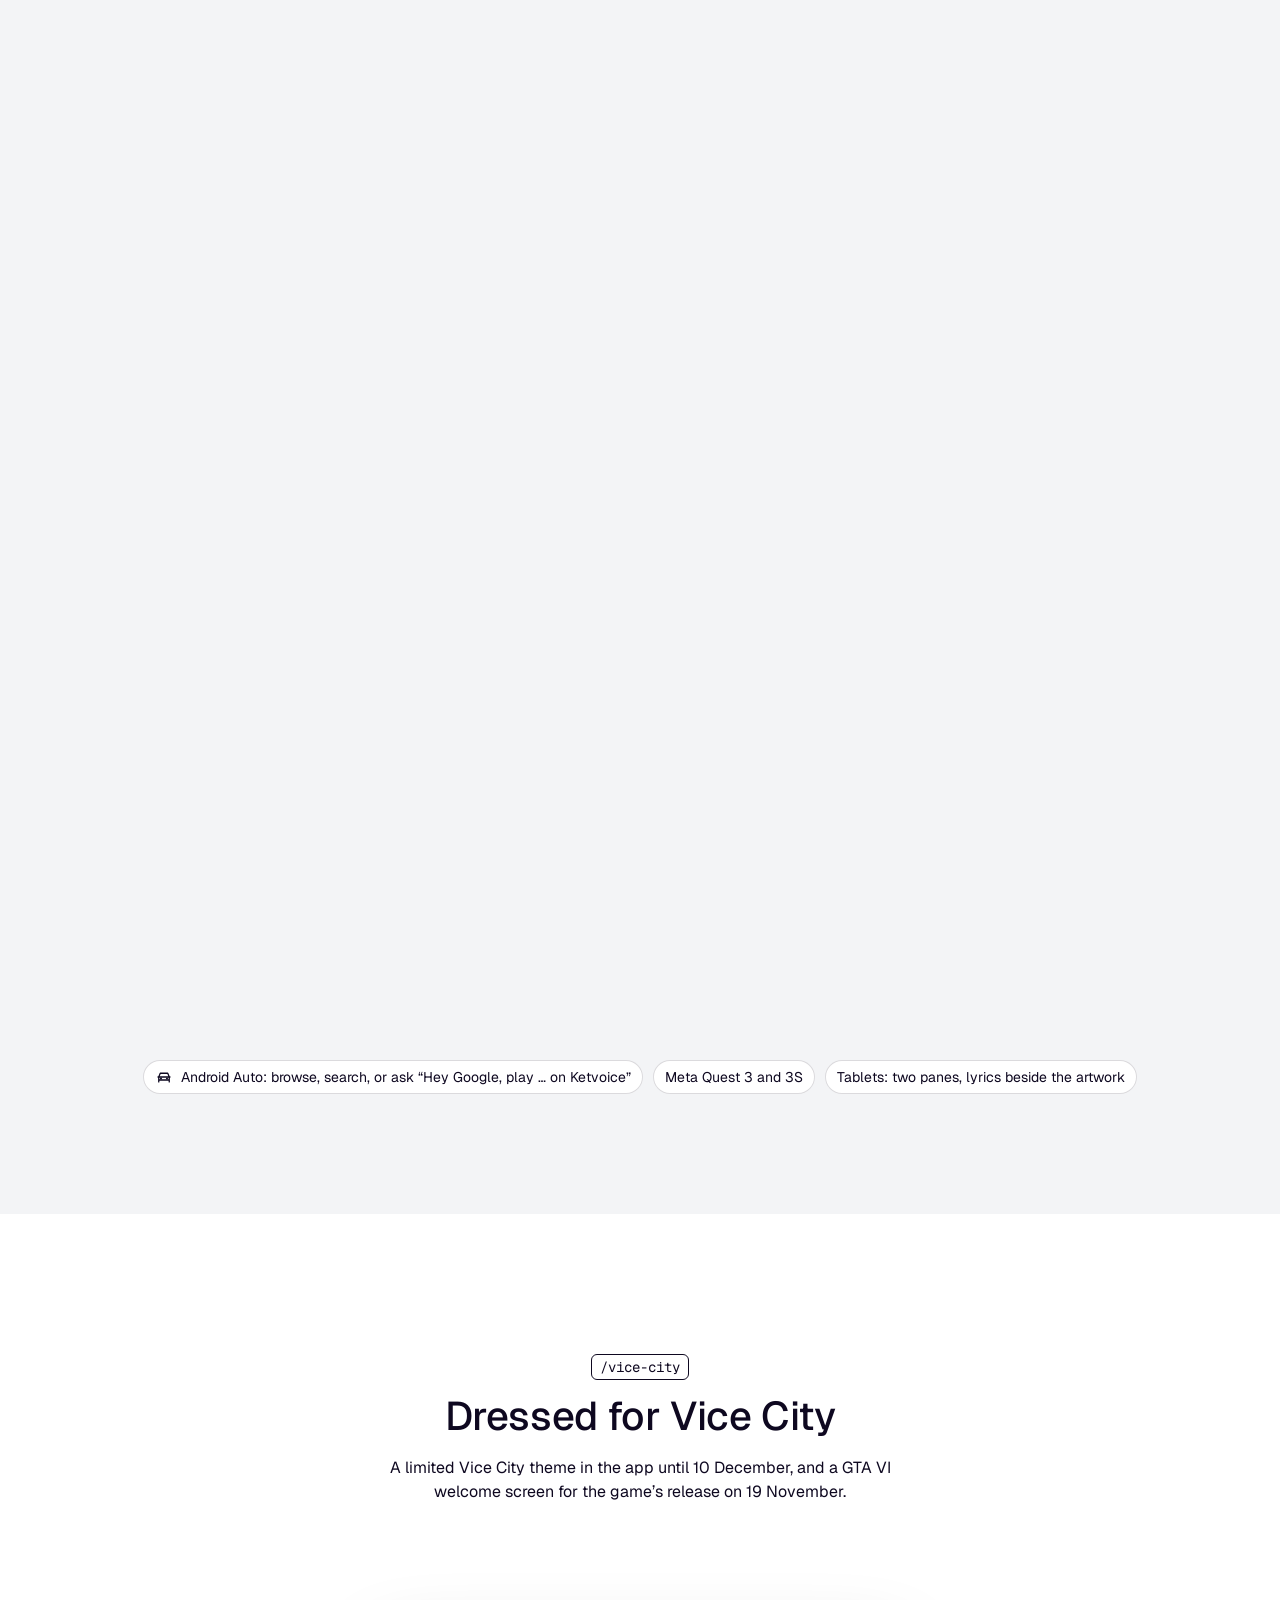
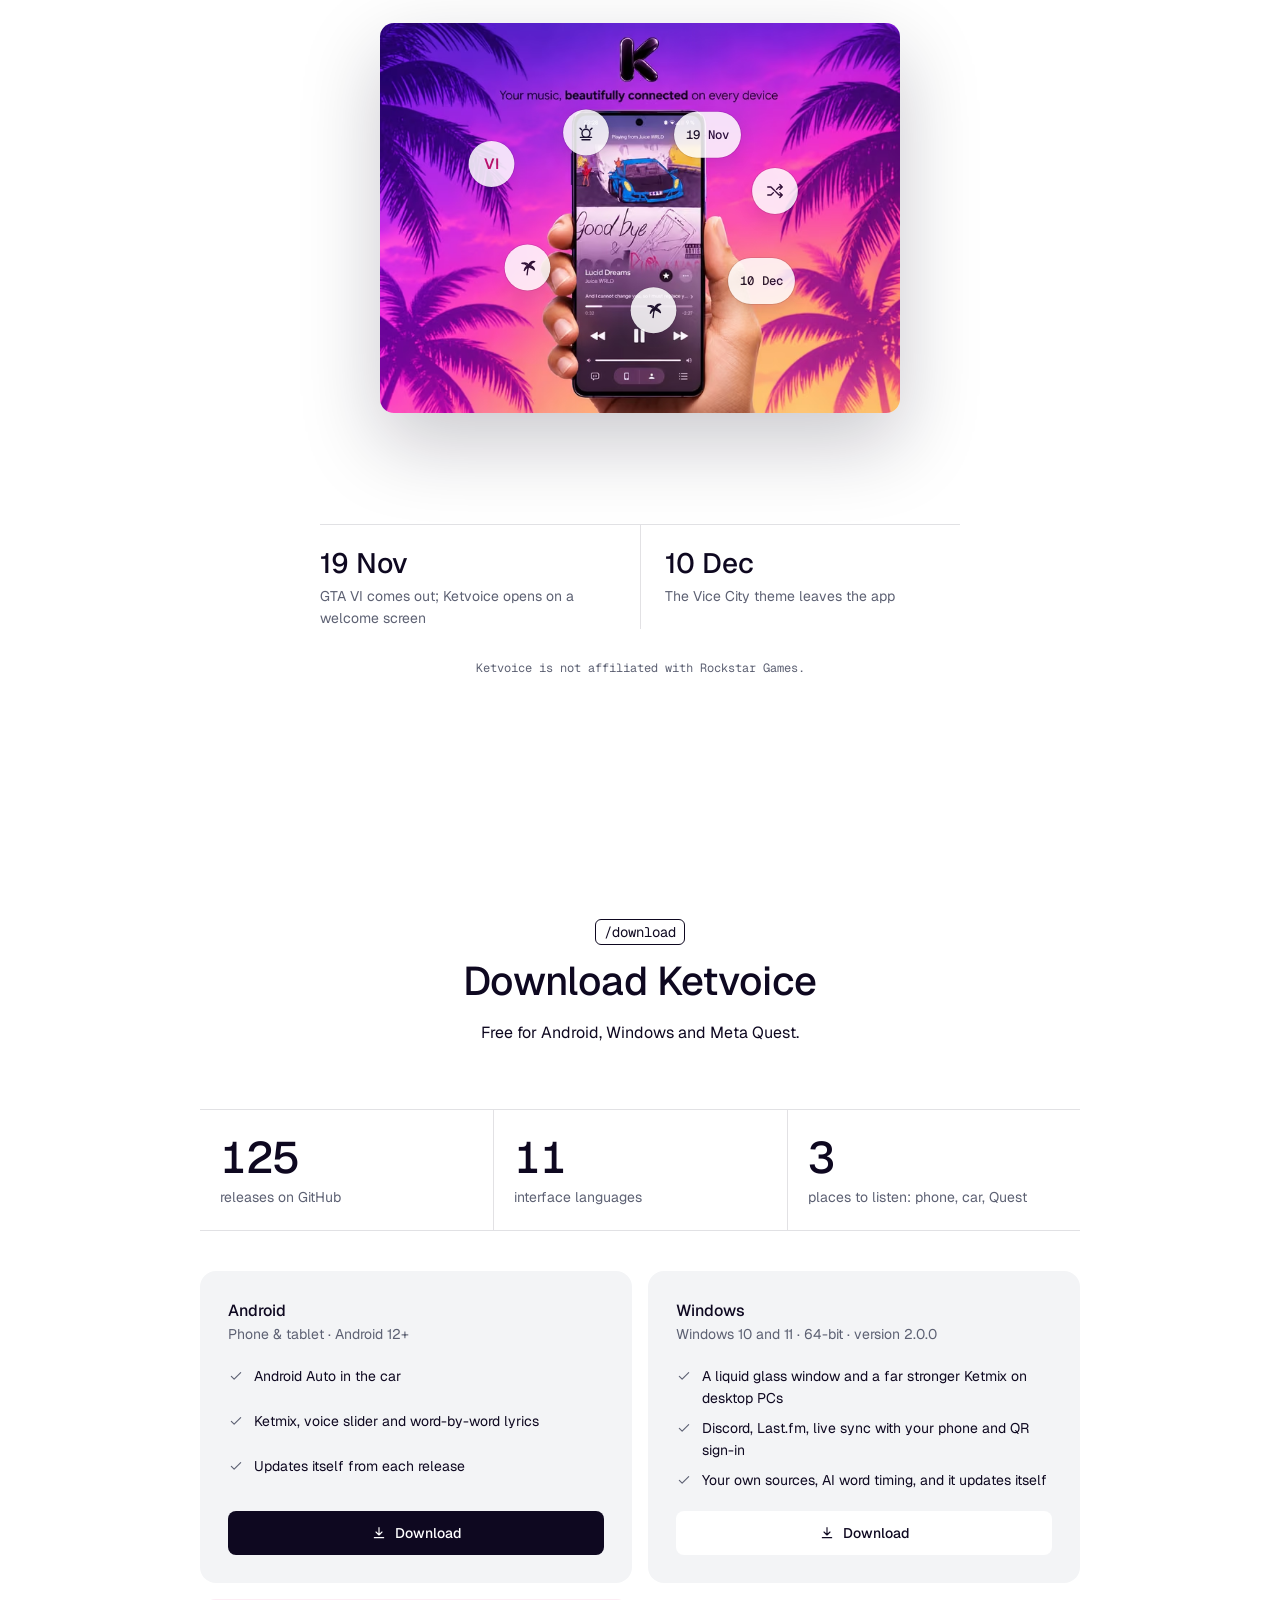
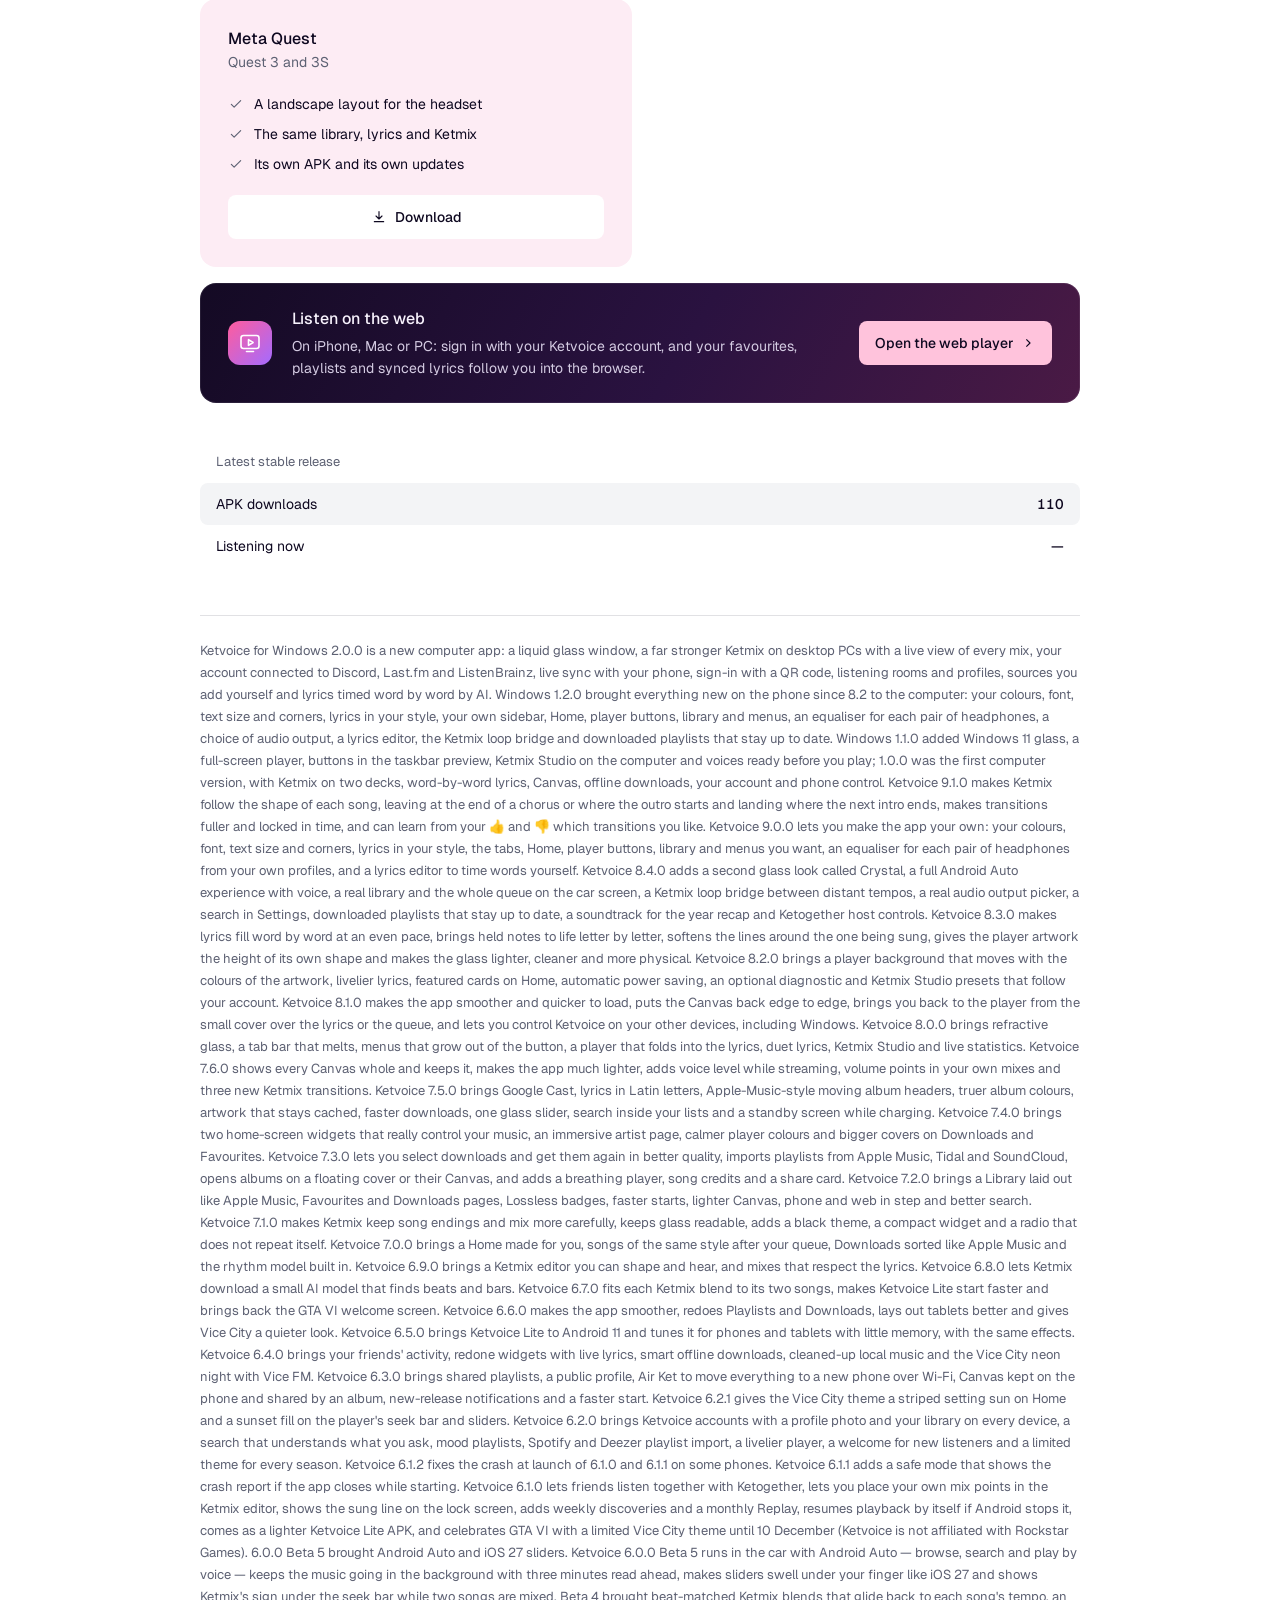
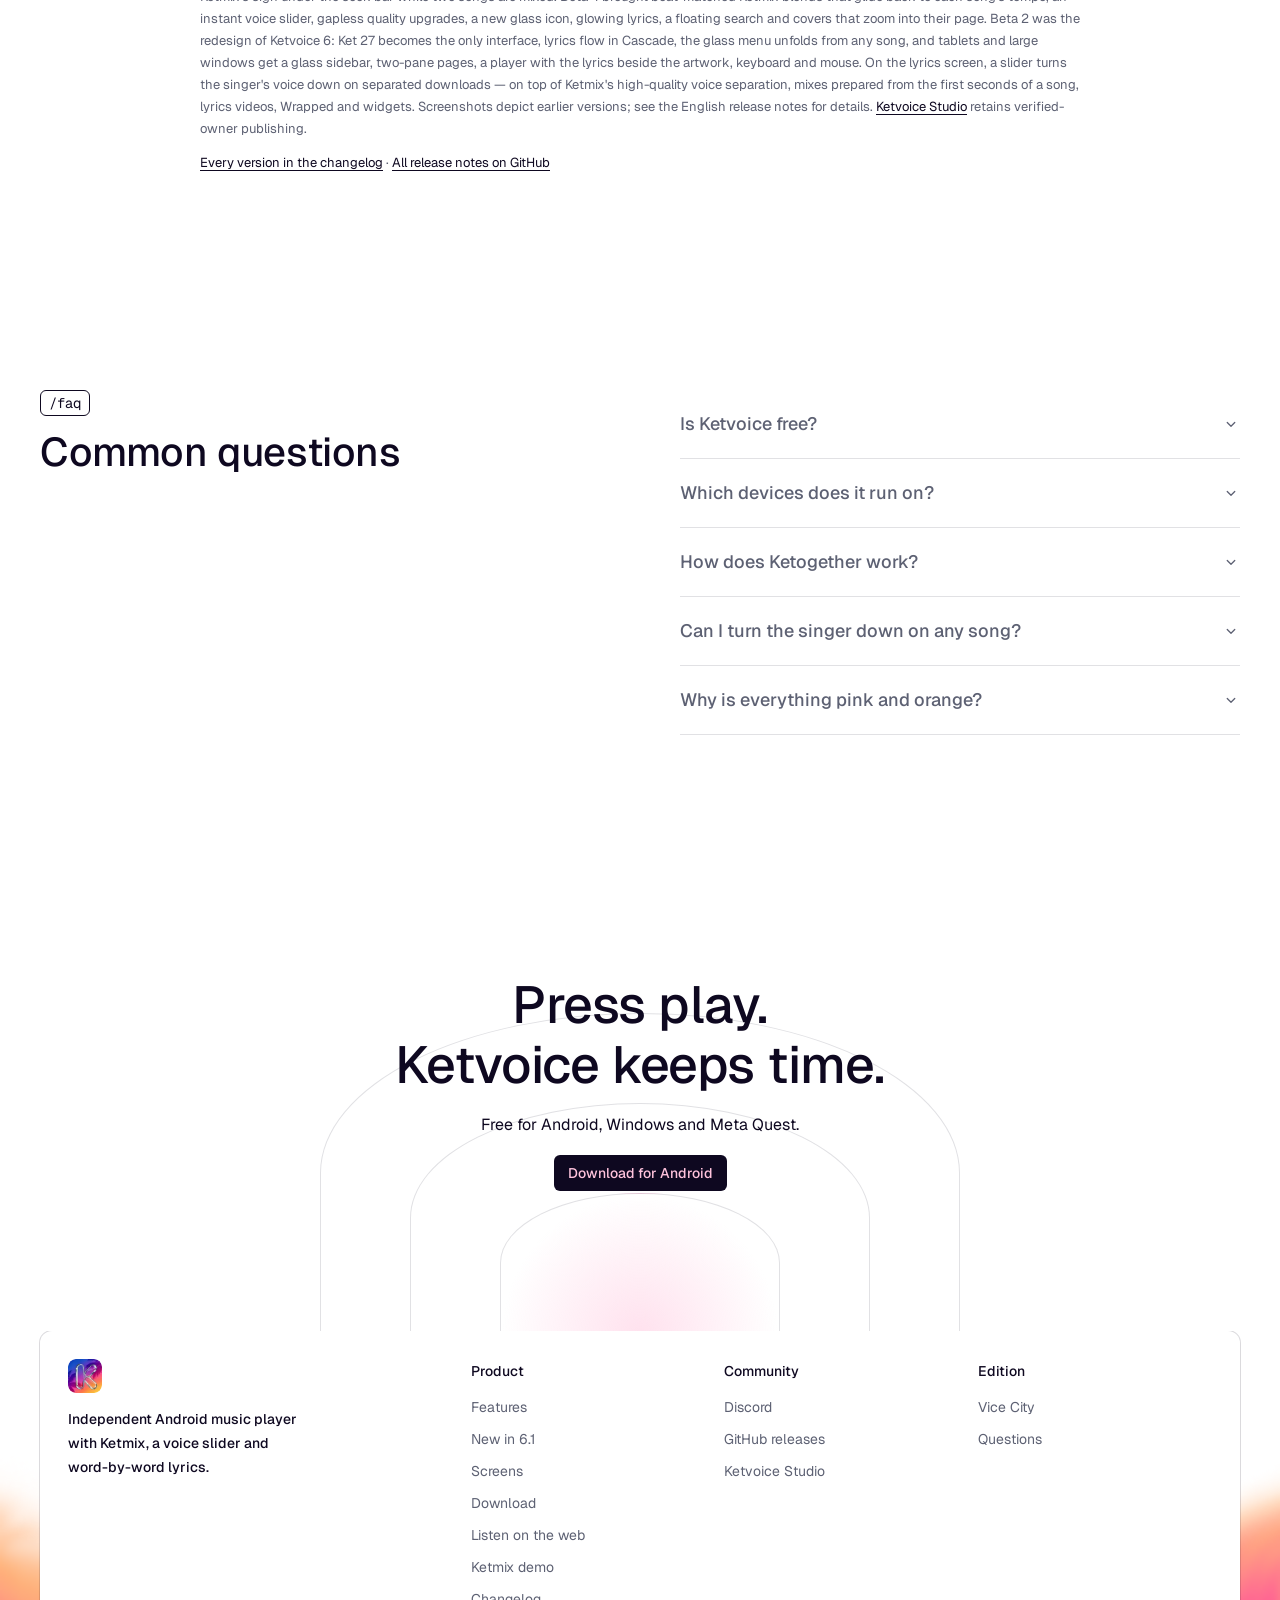
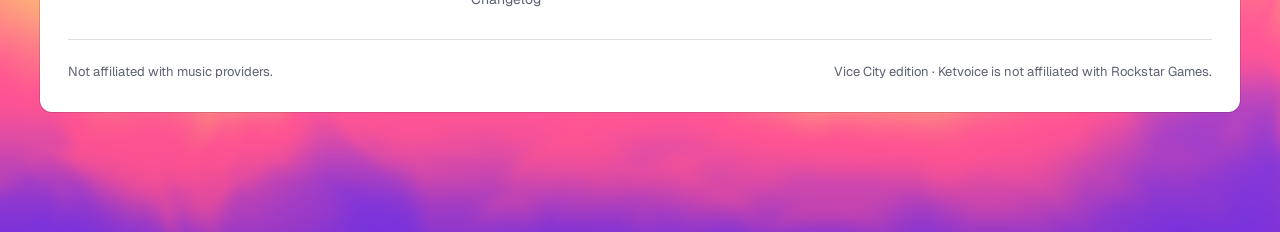
==== commit 3ecd0678: "Ketvoice 9.1.0: Ketmix follows each song, fuller transitions, learns from ratings Co-Authored-By: Cl" ====
--- a/index.html
+++ b/index.html
@@ -219,7 +219,7 @@
 </table>
 <aside class="release-notes" id="release-notes" hidden><div class="rn-head"><p class="tag">/release-notes</p><h3 id="release-notes-title"></h3></div><ul id="release-notes-list"></ul><button aria-controls="release-notes-list" aria-expanded="false" class="text-link rn-more" hidden id="rn-more" type="button">Show every change</button></aside>
 </div>
-<div class="container"><p class="download-footnote lead-note">Ketvoice for Windows 2.0.0 is a new computer app: a liquid glass window, a far stronger Ketmix on desktop PCs with a live view of every mix, your account connected to Discord, Last.fm and ListenBrainz, live sync with your phone, sign-in with a QR code, listening rooms and profiles, sources you add yourself and lyrics timed word by word by AI. Windows 1.2.0 brought everything new on the phone since 8.2 to the computer: your colours, font, text size and corners, lyrics in your style, your own sidebar, Home, player buttons, library and menus, an equaliser for each pair of headphones, a choice of audio output, a lyrics editor, the Ketmix loop bridge and downloaded playlists that stay up to date. Windows 1.1.0 added Windows 11 glass, a full-screen player, buttons in the taskbar preview, Ketmix Studio on the computer and voices ready before you play; 1.0.0 was the first computer version, with Ketmix on two decks, word-by-word lyrics, Canvas, offline downloads, your account and phone control. Ketvoice 9.0.0 lets you make the app your own: your colours, font, text size and corners, lyrics in your style, the tabs, Home, player buttons, library and menus you want, an equaliser for each pair of headphones from your own profiles, and a lyrics editor to time words yourself. Ketvoice 8.4.0 adds a second glass look called Crystal, a full Android Auto experience with voice, a real library and the whole queue on the car screen, a Ketmix loop bridge between distant tempos, a real audio output picker, a search in Settings, downloaded playlists that stay up to date, a soundtrack for the year recap and Ketogether host controls. Ketvoice 8.3.0 makes lyrics fill word by word at an even pace, brings held notes to life letter by letter, softens the lines around the one being sung, gives the player artwork the height of its own shape and makes the glass lighter, cleaner and more physical. Ketvoice 8.2.0 brings a player background that moves with the colours of the artwork, livelier lyrics, featured cards on Home, automatic power saving, an optional diagnostic and Ketmix Studio presets that follow your account. Ketvoice 8.1.0 makes the app smoother and quicker to load, puts the Canvas back edge to edge, brings you back to the player from the small cover over the lyrics or the queue, and lets you control Ketvoice on your other devices, including Windows. Ketvoice 8.0.0 brings refractive glass, a tab bar that melts, menus that grow out of the button, a player that folds into the lyrics, duet lyrics, Ketmix Studio and live statistics. Ketvoice 7.6.0 shows every Canvas whole and keeps it, makes the app much lighter, adds voice level while streaming, volume points in your own mixes and three new Ketmix transitions. Ketvoice 7.5.0 brings Google Cast, lyrics in Latin letters, Apple-Music-style moving album headers, truer album colours, artwork that stays cached, faster downloads, one glass slider, search inside your lists and a standby screen while charging. Ketvoice 7.4.0 brings two home-screen widgets that really control your music, an immersive artist page, calmer player colours and bigger covers on Downloads and Favourites. Ketvoice 7.3.0 lets you select downloads and get them again in better quality, imports playlists from Apple Music, Tidal and SoundCloud, opens albums on a floating cover or their Canvas, and adds a breathing player, song credits and a share card. Ketvoice 7.2.0 brings a Library laid out like Apple Music, Favourites and Downloads pages, Lossless badges, faster starts, lighter Canvas, phone and web in step and better search. Ketvoice 7.1.0 makes Ketmix keep song endings and mix more carefully, keeps glass readable, adds a black theme, a compact widget and a radio that does not repeat itself. Ketvoice 7.0.0 brings a Home made for you, songs of the same style after your queue, Downloads sorted like Apple Music and the rhythm model built in. Ketvoice 6.9.0 brings a Ketmix editor you can shape and hear, and mixes that respect the lyrics. Ketvoice 6.8.0 lets Ketmix download a small AI model that finds beats and bars. Ketvoice 6.7.0 fits each Ketmix blend to its two songs, makes Ketvoice Lite start faster and brings back the GTA VI welcome screen. Ketvoice 6.6.0 makes the app smoother, redoes Playlists and Downloads, lays out tablets better and gives Vice City a quieter look. Ketvoice 6.5.0 brings Ketvoice Lite to Android 11 and tunes it for phones and tablets with little memory, with the same effects. Ketvoice 6.4.0 brings your friends' activity, redone widgets with live lyrics, smart offline downloads, cleaned-up local music and the Vice City neon night with Vice FM. Ketvoice 6.3.0 brings shared playlists, a public profile, Air Ket to move everything to a new phone over Wi-Fi, Canvas kept on the phone and shared by an album, new-release notifications and a faster start. Ketvoice 6.2.1 gives the Vice City theme a striped setting sun on Home and a sunset fill on the player's seek bar and sliders. Ketvoice 6.2.0 brings Ketvoice accounts with a profile photo and your library on every device, a search that understands what you ask, mood playlists, Spotify and Deezer playlist import, a livelier player, a welcome for new listeners and a limited theme for every season. Ketvoice 6.1.2 fixes the crash at launch of 6.1.0 and 6.1.1 on some phones. Ketvoice 6.1.1 adds a safe mode that shows the crash report if the app closes while starting. Ketvoice 6.1.0 lets friends listen together with Ketogether, lets you place your own mix points in the Ketmix editor, shows the sung line on the lock screen, adds weekly discoveries and a monthly Replay, resumes playback by itself if Android stops it, comes as a lighter Ketvoice Lite APK, and celebrates GTA VI with a limited Vice City theme until 10 December (Ketvoice is not affiliated with Rockstar Games). 6.0.0 Beta 5 brought Android Auto and iOS 27 sliders. Ketvoice 6.0.0 Beta 5 runs in the car with Android Auto — browse, search and play by voice — keeps the music going in the background with three minutes read ahead, makes sliders swell under your finger like iOS 27 and shows Ketmix's sign under the seek bar while two songs are mixed. Beta 4 brought beat-matched Ketmix blends that glide back to each song's tempo, an instant voice slider, gapless quality upgrades, a new glass icon, glowing lyrics, a floating search and covers that zoom into their page. Beta 2 was the redesign of Ketvoice 6: Ket 27 becomes the only interface, lyrics flow in Cascade, the glass menu unfolds from any song, and tablets and large windows get a glass sidebar, two-pane pages, a player with the lyrics beside the artwork, keyboard and mouse. On the lyrics screen, a slider turns the singer's voice down on separated downloads — on top of Ketmix's high-quality voice separation, mixes prepared from the first seconds of a song, lyrics videos, Wrapped and widgets. Screenshots depict earlier versions; see the English release notes for details. <a href="https://tysnnn23.github.io/Ketvoice/admin/ketvoice-admin.html" target="_blank" rel="noopener noreferrer">Ketvoice Studio</a> retains verified-owner publishing.</p></div>
+<div class="container"><p class="download-footnote lead-note">Ketvoice for Windows 2.0.0 is a new computer app: a liquid glass window, a far stronger Ketmix on desktop PCs with a live view of every mix, your account connected to Discord, Last.fm and ListenBrainz, live sync with your phone, sign-in with a QR code, listening rooms and profiles, sources you add yourself and lyrics timed word by word by AI. Windows 1.2.0 brought everything new on the phone since 8.2 to the computer: your colours, font, text size and corners, lyrics in your style, your own sidebar, Home, player buttons, library and menus, an equaliser for each pair of headphones, a choice of audio output, a lyrics editor, the Ketmix loop bridge and downloaded playlists that stay up to date. Windows 1.1.0 added Windows 11 glass, a full-screen player, buttons in the taskbar preview, Ketmix Studio on the computer and voices ready before you play; 1.0.0 was the first computer version, with Ketmix on two decks, word-by-word lyrics, Canvas, offline downloads, your account and phone control. Ketvoice 9.1.0 makes Ketmix follow the shape of each song, leaving at the end of a chorus or where the outro starts and landing where the next intro ends, makes transitions fuller and locked in time, and can learn from your 👍 and 👎 which transitions you like. Ketvoice 9.0.0 lets you make the app your own: your colours, font, text size and corners, lyrics in your style, the tabs, Home, player buttons, library and menus you want, an equaliser for each pair of headphones from your own profiles, and a lyrics editor to time words yourself. Ketvoice 8.4.0 adds a second glass look called Crystal, a full Android Auto experience with voice, a real library and the whole queue on the car screen, a Ketmix loop bridge between distant tempos, a real audio output picker, a search in Settings, downloaded playlists that stay up to date, a soundtrack for the year recap and Ketogether host controls. Ketvoice 8.3.0 makes lyrics fill word by word at an even pace, brings held notes to life letter by letter, softens the lines around the one being sung, gives the player artwork the height of its own shape and makes the glass lighter, cleaner and more physical. Ketvoice 8.2.0 brings a player background that moves with the colours of the artwork, livelier lyrics, featured cards on Home, automatic power saving, an optional diagnostic and Ketmix Studio presets that follow your account. Ketvoice 8.1.0 makes the app smoother and quicker to load, puts the Canvas back edge to edge, brings you back to the player from the small cover over the lyrics or the queue, and lets you control Ketvoice on your other devices, including Windows. Ketvoice 8.0.0 brings refractive glass, a tab bar that melts, menus that grow out of the button, a player that folds into the lyrics, duet lyrics, Ketmix Studio and live statistics. Ketvoice 7.6.0 shows every Canvas whole and keeps it, makes the app much lighter, adds voice level while streaming, volume points in your own mixes and three new Ketmix transitions. Ketvoice 7.5.0 brings Google Cast, lyrics in Latin letters, Apple-Music-style moving album headers, truer album colours, artwork that stays cached, faster downloads, one glass slider, search inside your lists and a standby screen while charging. Ketvoice 7.4.0 brings two home-screen widgets that really control your music, an immersive artist page, calmer player colours and bigger covers on Downloads and Favourites. Ketvoice 7.3.0 lets you select downloads and get them again in better quality, imports playlists from Apple Music, Tidal and SoundCloud, opens albums on a floating cover or their Canvas, and adds a breathing player, song credits and a share card. Ketvoice 7.2.0 brings a Library laid out like Apple Music, Favourites and Downloads pages, Lossless badges, faster starts, lighter Canvas, phone and web in step and better search. Ketvoice 7.1.0 makes Ketmix keep song endings and mix more carefully, keeps glass readable, adds a black theme, a compact widget and a radio that does not repeat itself. Ketvoice 7.0.0 brings a Home made for you, songs of the same style after your queue, Downloads sorted like Apple Music and the rhythm model built in. Ketvoice 6.9.0 brings a Ketmix editor you can shape and hear, and mixes that respect the lyrics. Ketvoice 6.8.0 lets Ketmix download a small AI model that finds beats and bars. Ketvoice 6.7.0 fits each Ketmix blend to its two songs, makes Ketvoice Lite start faster and brings back the GTA VI welcome screen. Ketvoice 6.6.0 makes the app smoother, redoes Playlists and Downloads, lays out tablets better and gives Vice City a quieter look. Ketvoice 6.5.0 brings Ketvoice Lite to Android 11 and tunes it for phones and tablets with little memory, with the same effects. Ketvoice 6.4.0 brings your friends' activity, redone widgets with live lyrics, smart offline downloads, cleaned-up local music and the Vice City neon night with Vice FM. Ketvoice 6.3.0 brings shared playlists, a public profile, Air Ket to move everything to a new phone over Wi-Fi, Canvas kept on the phone and shared by an album, new-release notifications and a faster start. Ketvoice 6.2.1 gives the Vice City theme a striped setting sun on Home and a sunset fill on the player's seek bar and sliders. Ketvoice 6.2.0 brings Ketvoice accounts with a profile photo and your library on every device, a search that understands what you ask, mood playlists, Spotify and Deezer playlist import, a livelier player, a welcome for new listeners and a limited theme for every season. Ketvoice 6.1.2 fixes the crash at launch of 6.1.0 and 6.1.1 on some phones. Ketvoice 6.1.1 adds a safe mode that shows the crash report if the app closes while starting. Ketvoice 6.1.0 lets friends listen together with Ketogether, lets you place your own mix points in the Ketmix editor, shows the sung line on the lock screen, adds weekly discoveries and a monthly Replay, resumes playback by itself if Android stops it, comes as a lighter Ketvoice Lite APK, and celebrates GTA VI with a limited Vice City theme until 10 December (Ketvoice is not affiliated with Rockstar Games). 6.0.0 Beta 5 brought Android Auto and iOS 27 sliders. Ketvoice 6.0.0 Beta 5 runs in the car with Android Auto — browse, search and play by voice — keeps the music going in the background with three minutes read ahead, makes sliders swell under your finger like iOS 27 and shows Ketmix's sign under the seek bar while two songs are mixed. Beta 4 brought beat-matched Ketmix blends that glide back to each song's tempo, an instant voice slider, gapless quality upgrades, a new glass icon, glowing lyrics, a floating search and covers that zoom into their page. Beta 2 was the redesign of Ketvoice 6: Ket 27 becomes the only interface, lyrics flow in Cascade, the glass menu unfolds from any song, and tablets and large windows get a glass sidebar, two-pane pages, a player with the lyrics beside the artwork, keyboard and mouse. On the lyrics screen, a slider turns the singer's voice down on separated downloads — on top of Ketmix's high-quality voice separation, mixes prepared from the first seconds of a song, lyrics videos, Wrapped and widgets. Screenshots depict earlier versions; see the English release notes for details. <a href="https://tysnnn23.github.io/Ketvoice/admin/ketvoice-admin.html" target="_blank" rel="noopener noreferrer">Ketvoice Studio</a> retains verified-owner publishing.</p></div>
 <div class="wrap narrow"><p class="download-footnote dl-links"><a href="changelog">Every version in the changelog</a> · <a href="https://github.com/Tysnnn23/Ketvoice/releases/latest" rel="noopener noreferrer" target="_blank">All release notes on GitHub</a></p></div>
 </section>
 
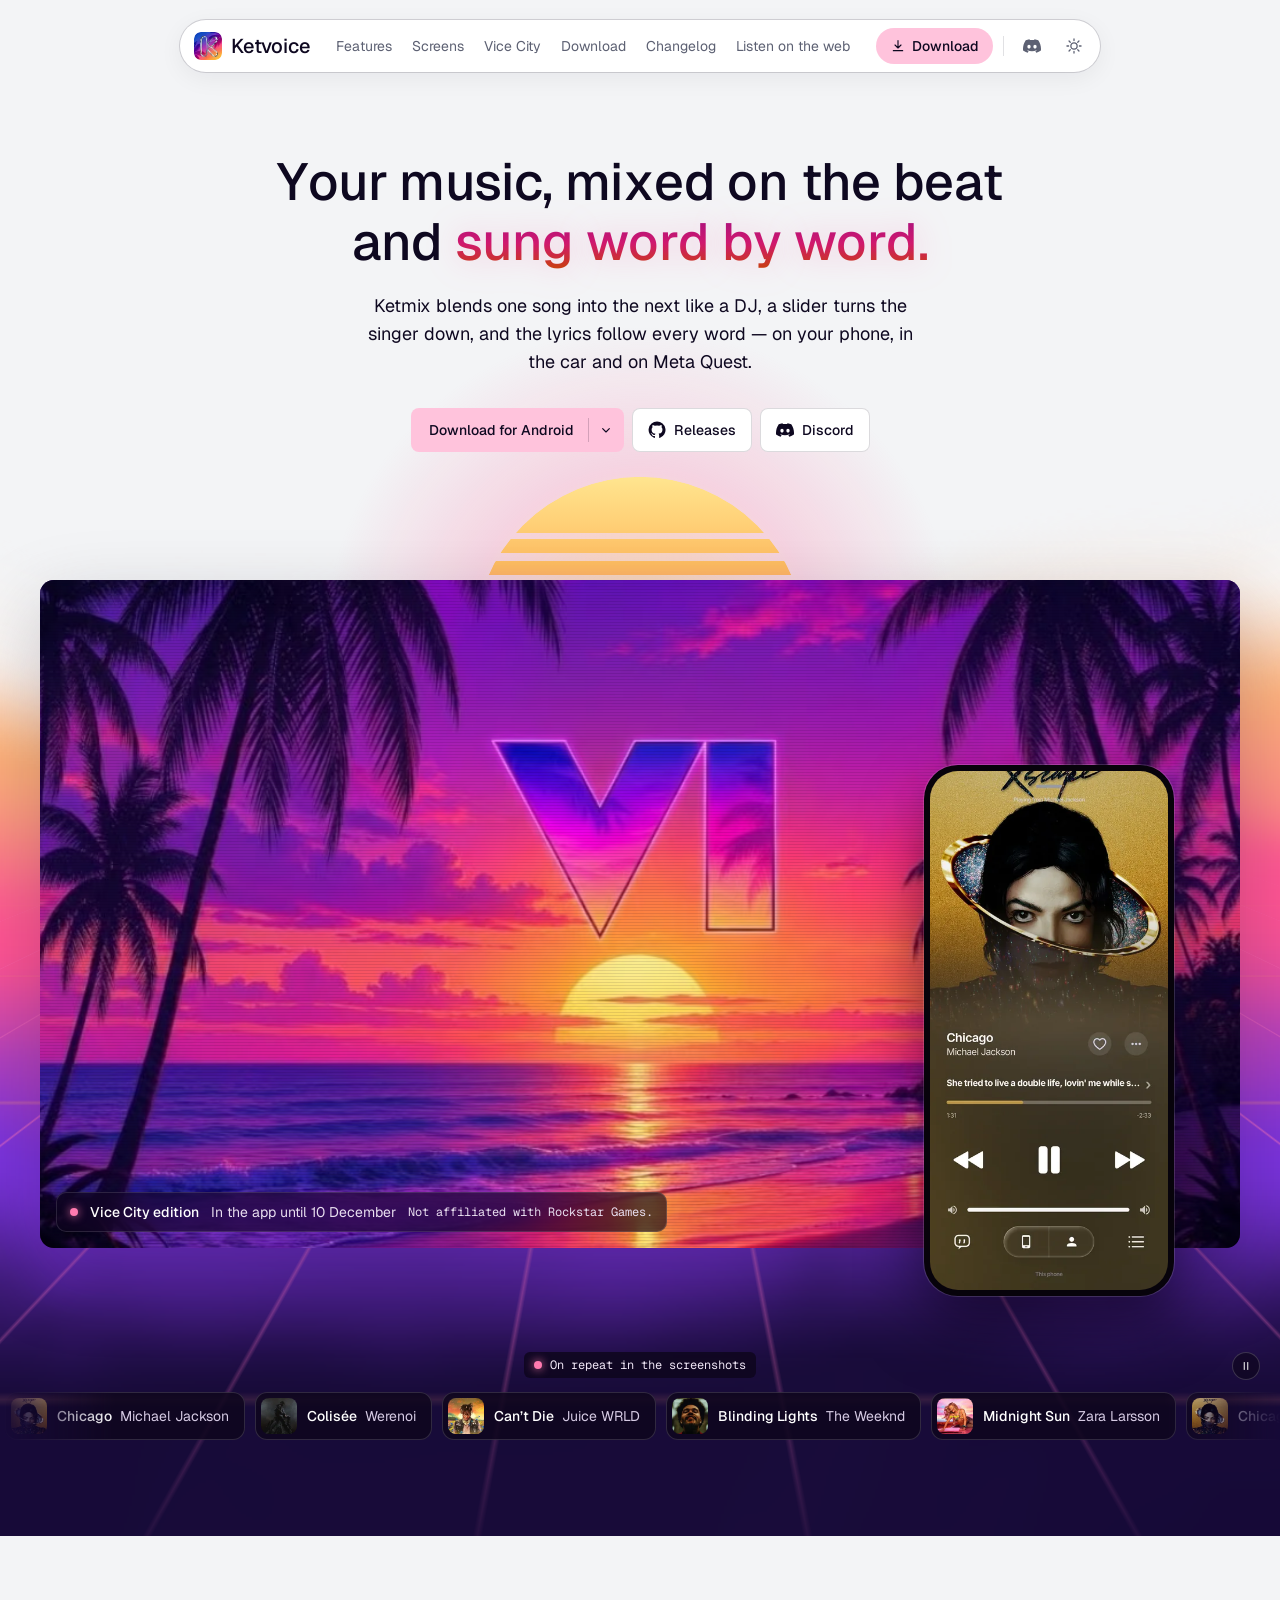
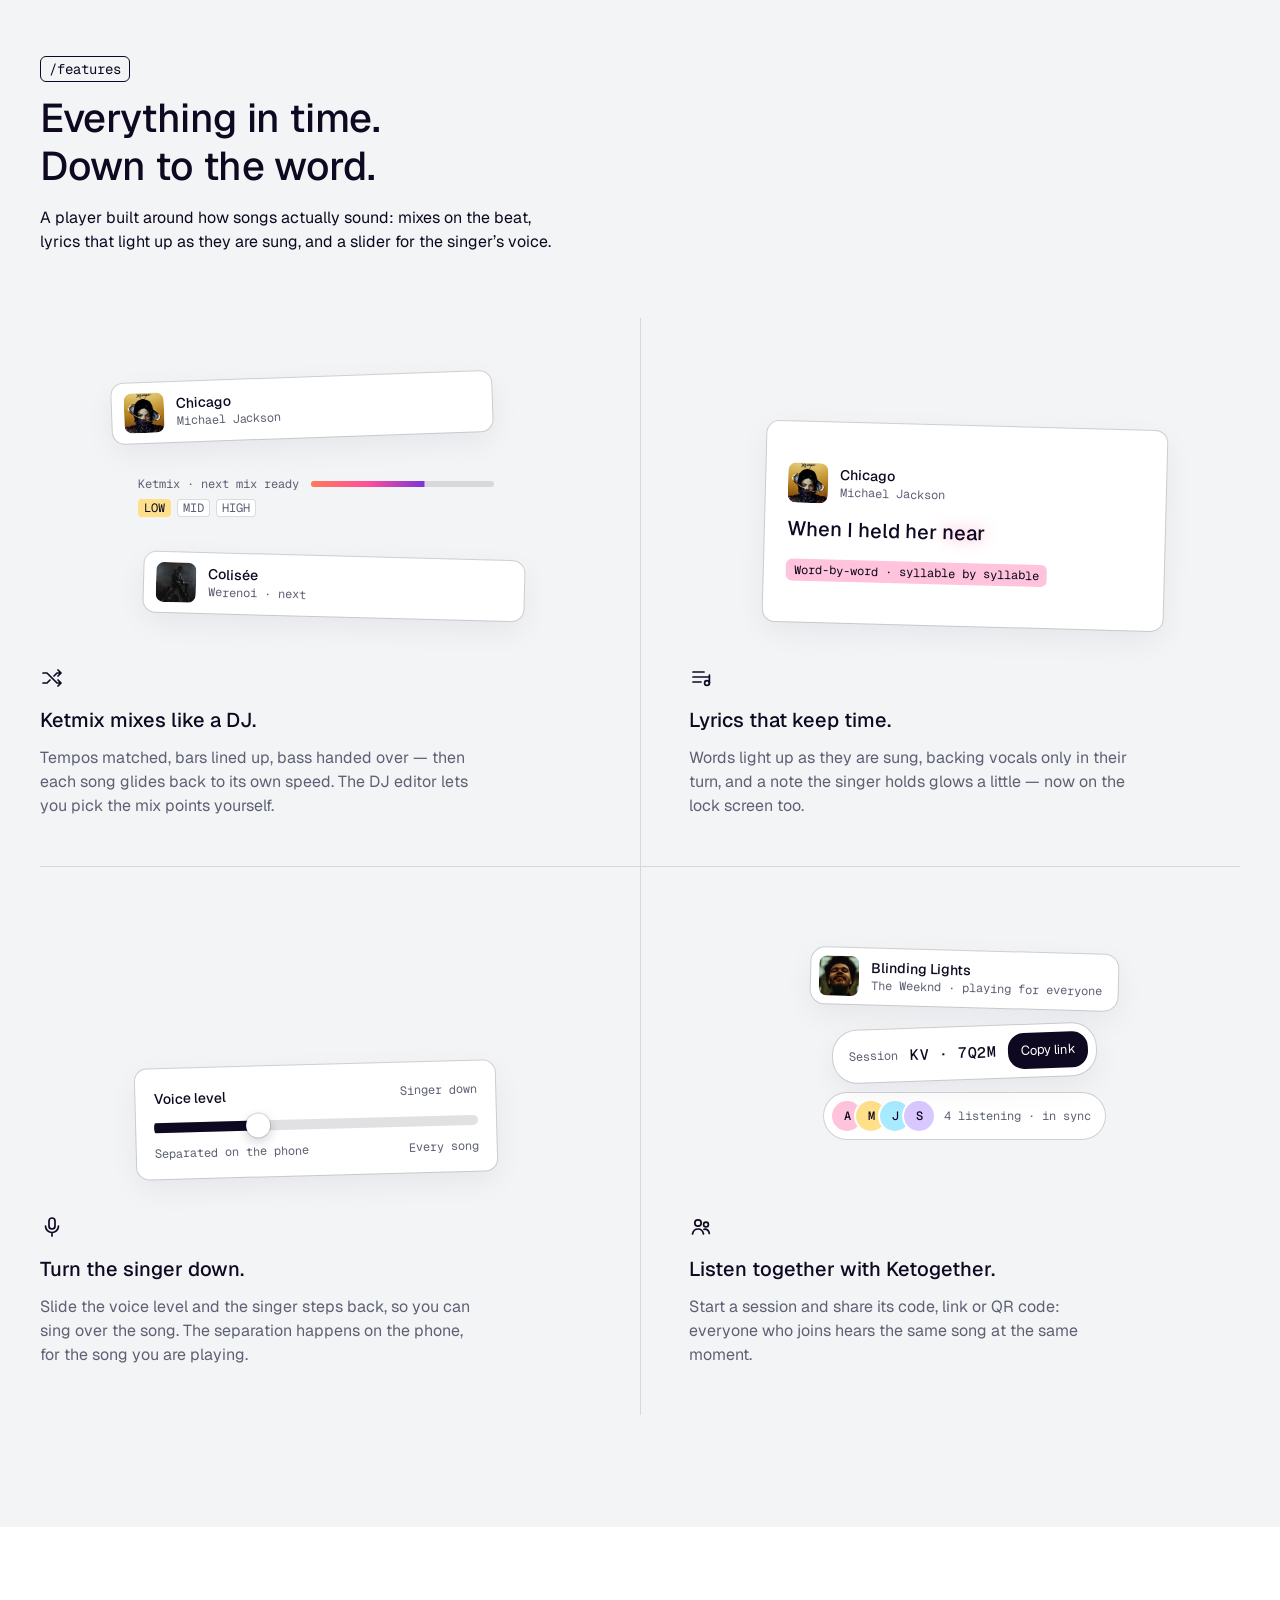
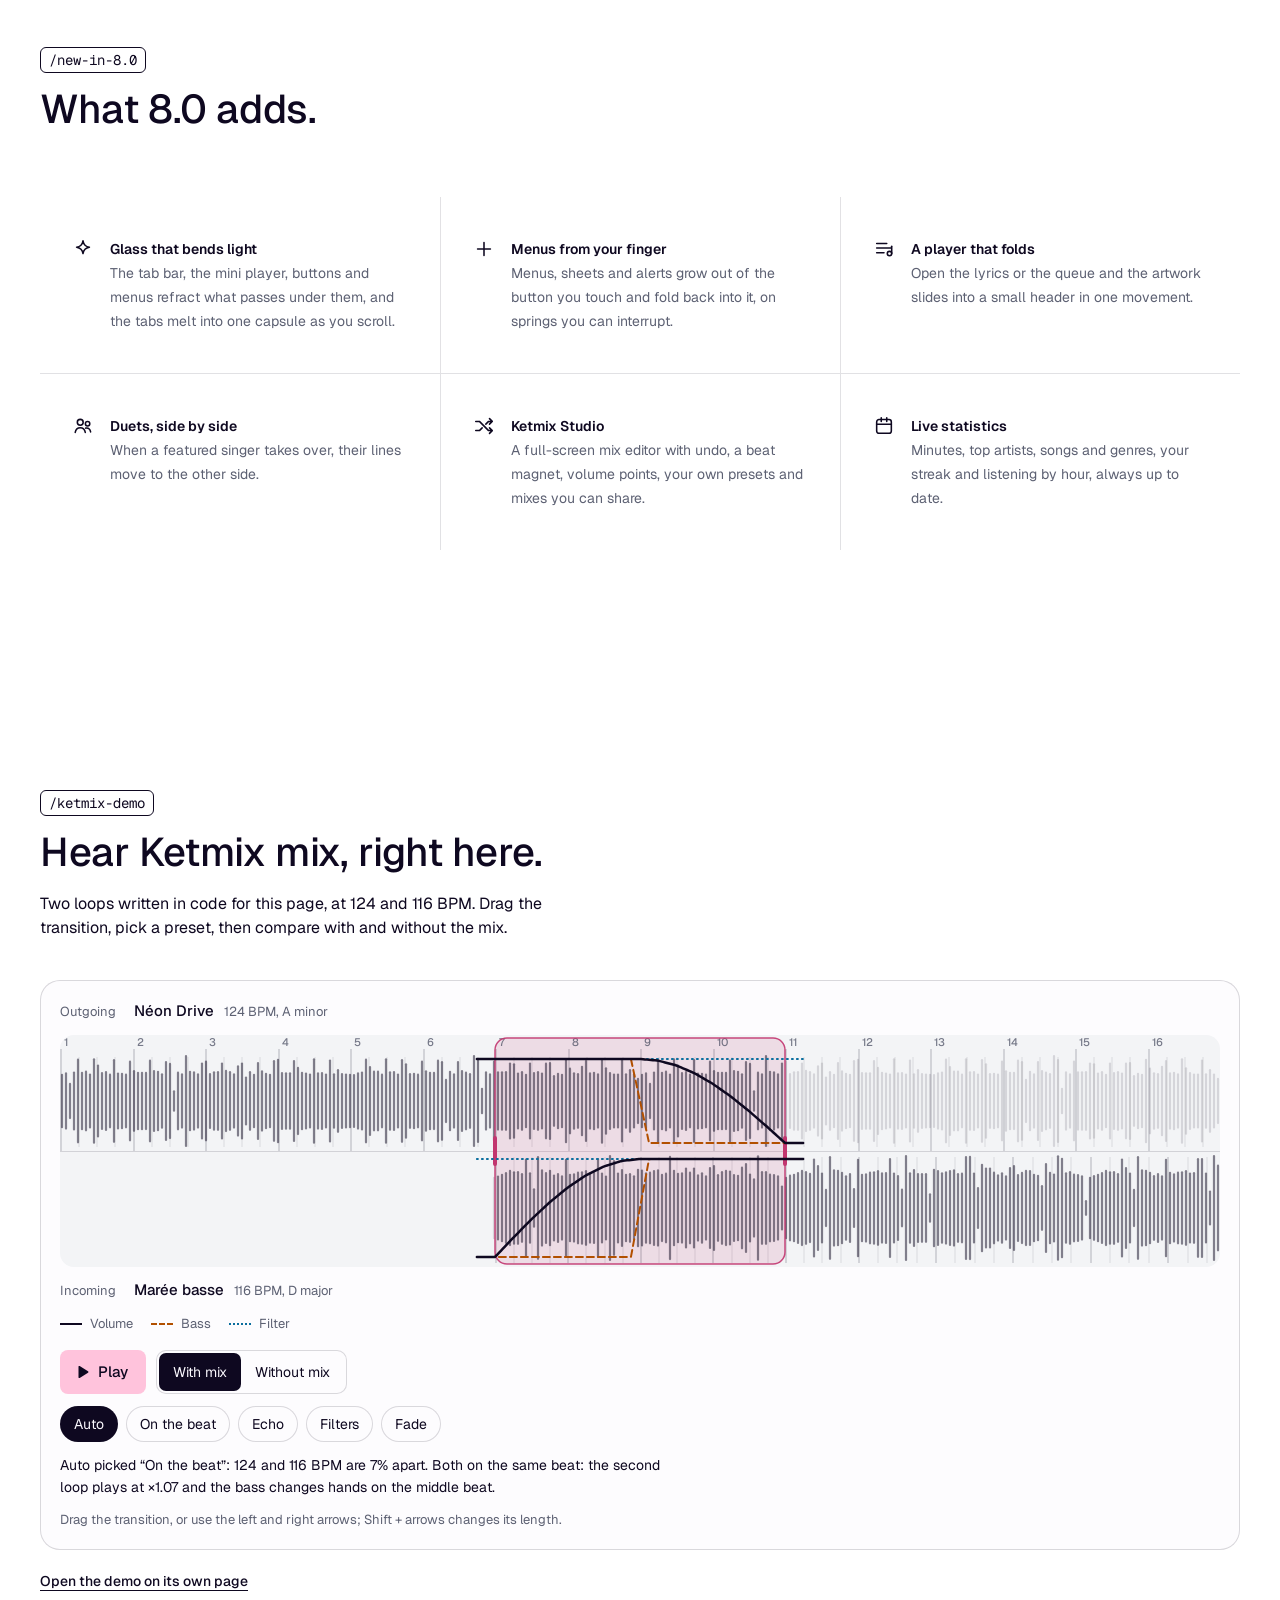
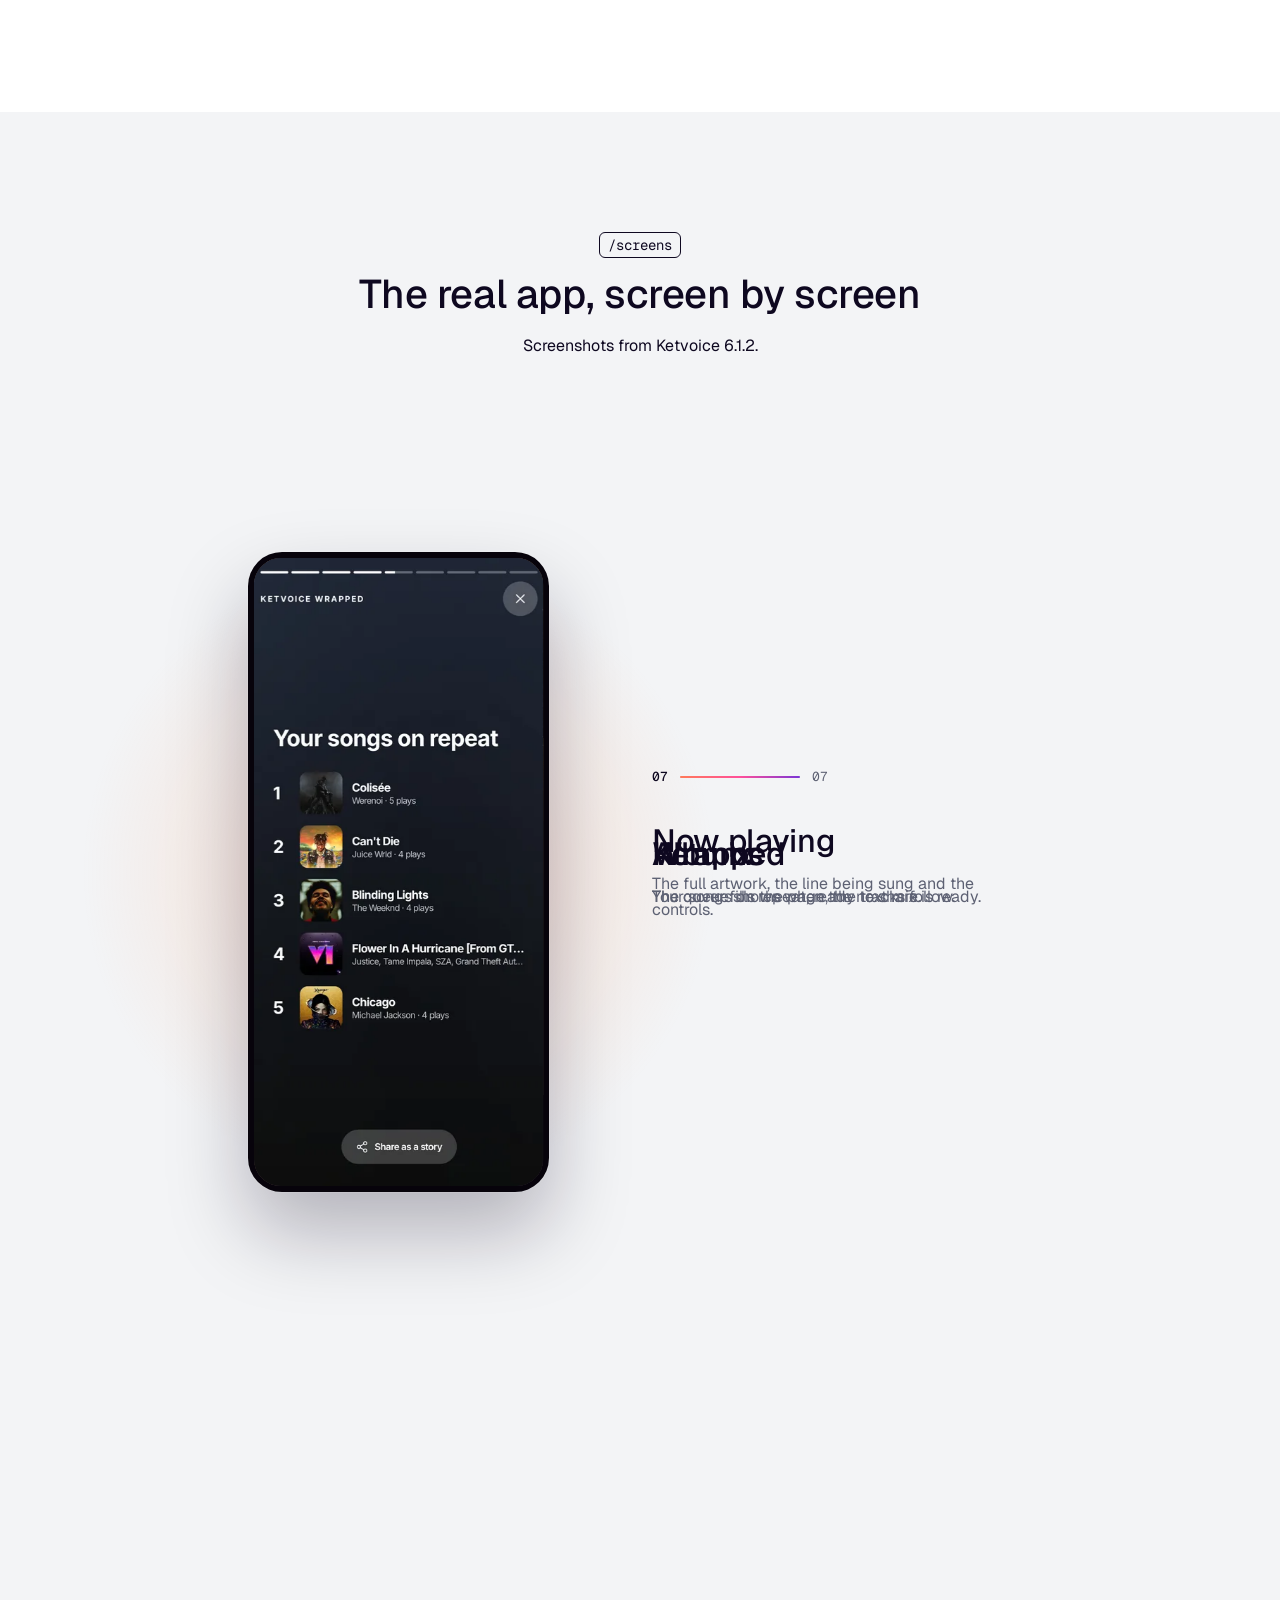
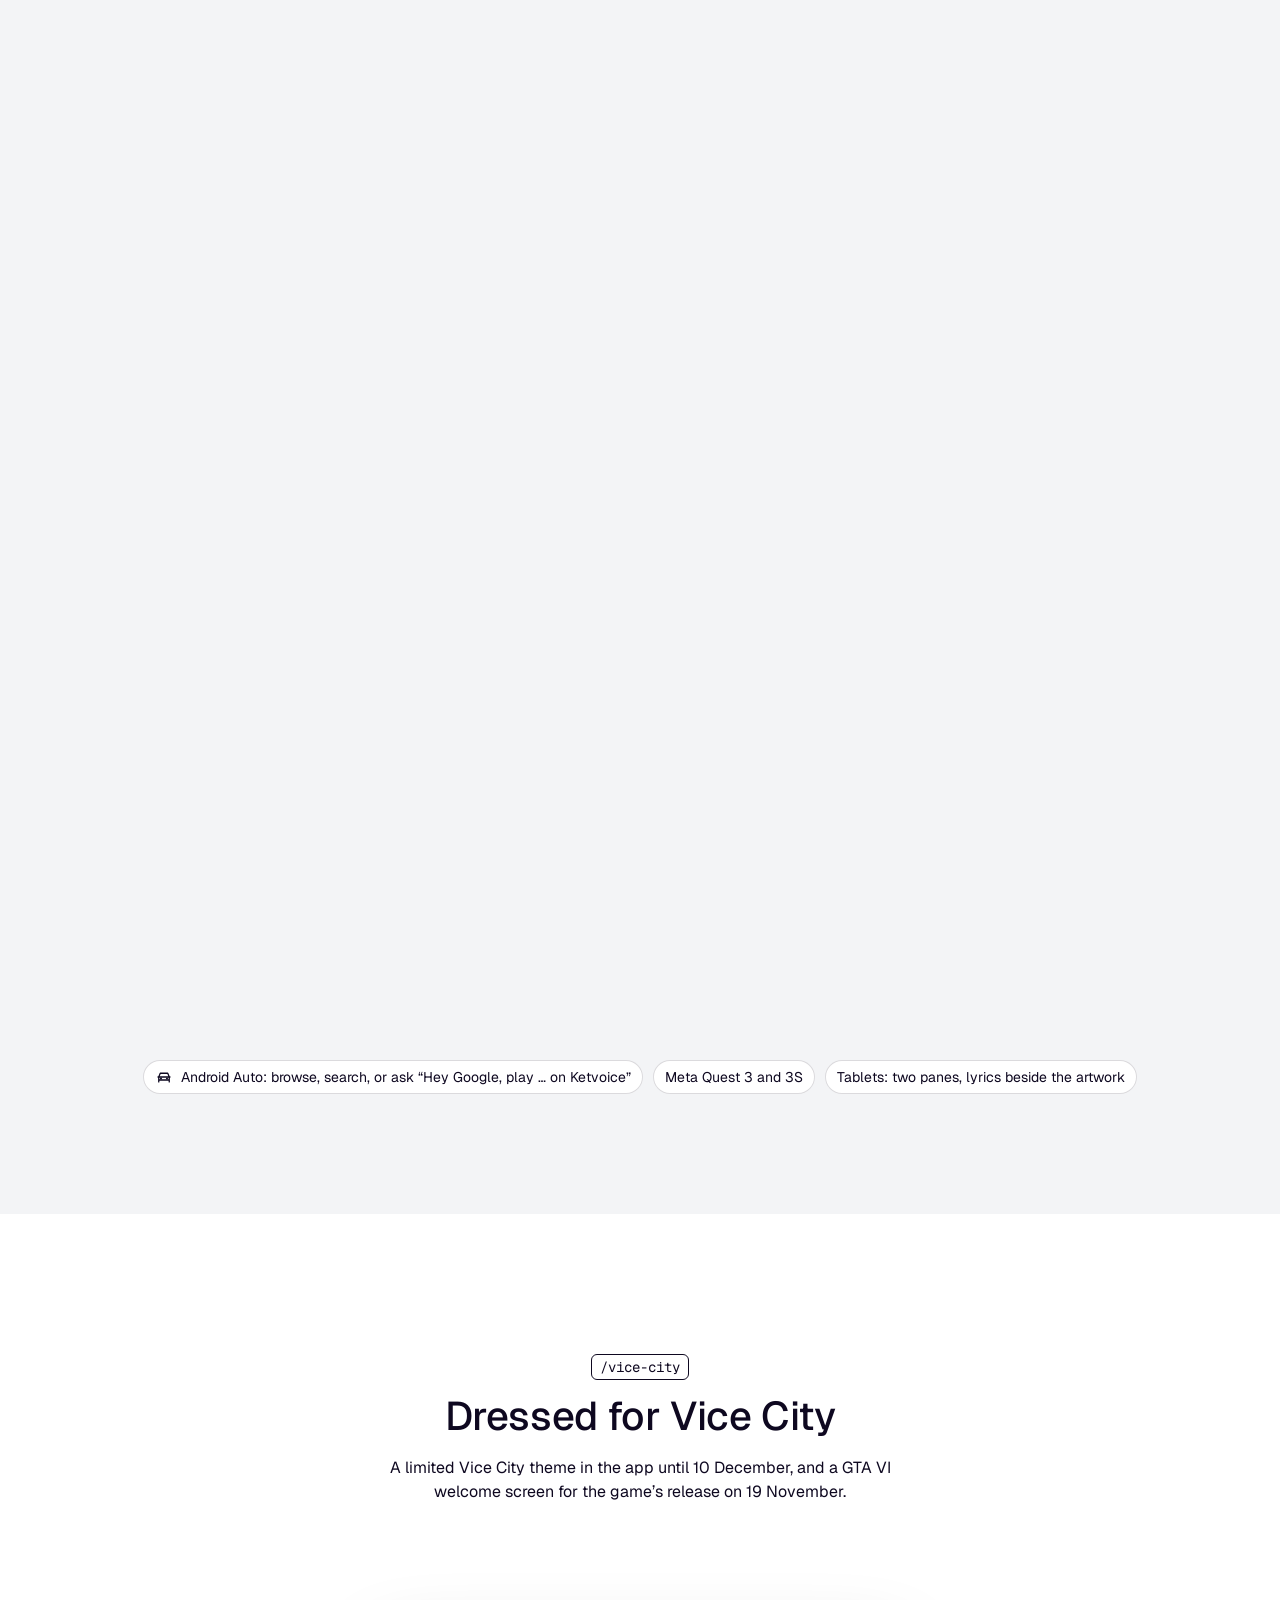
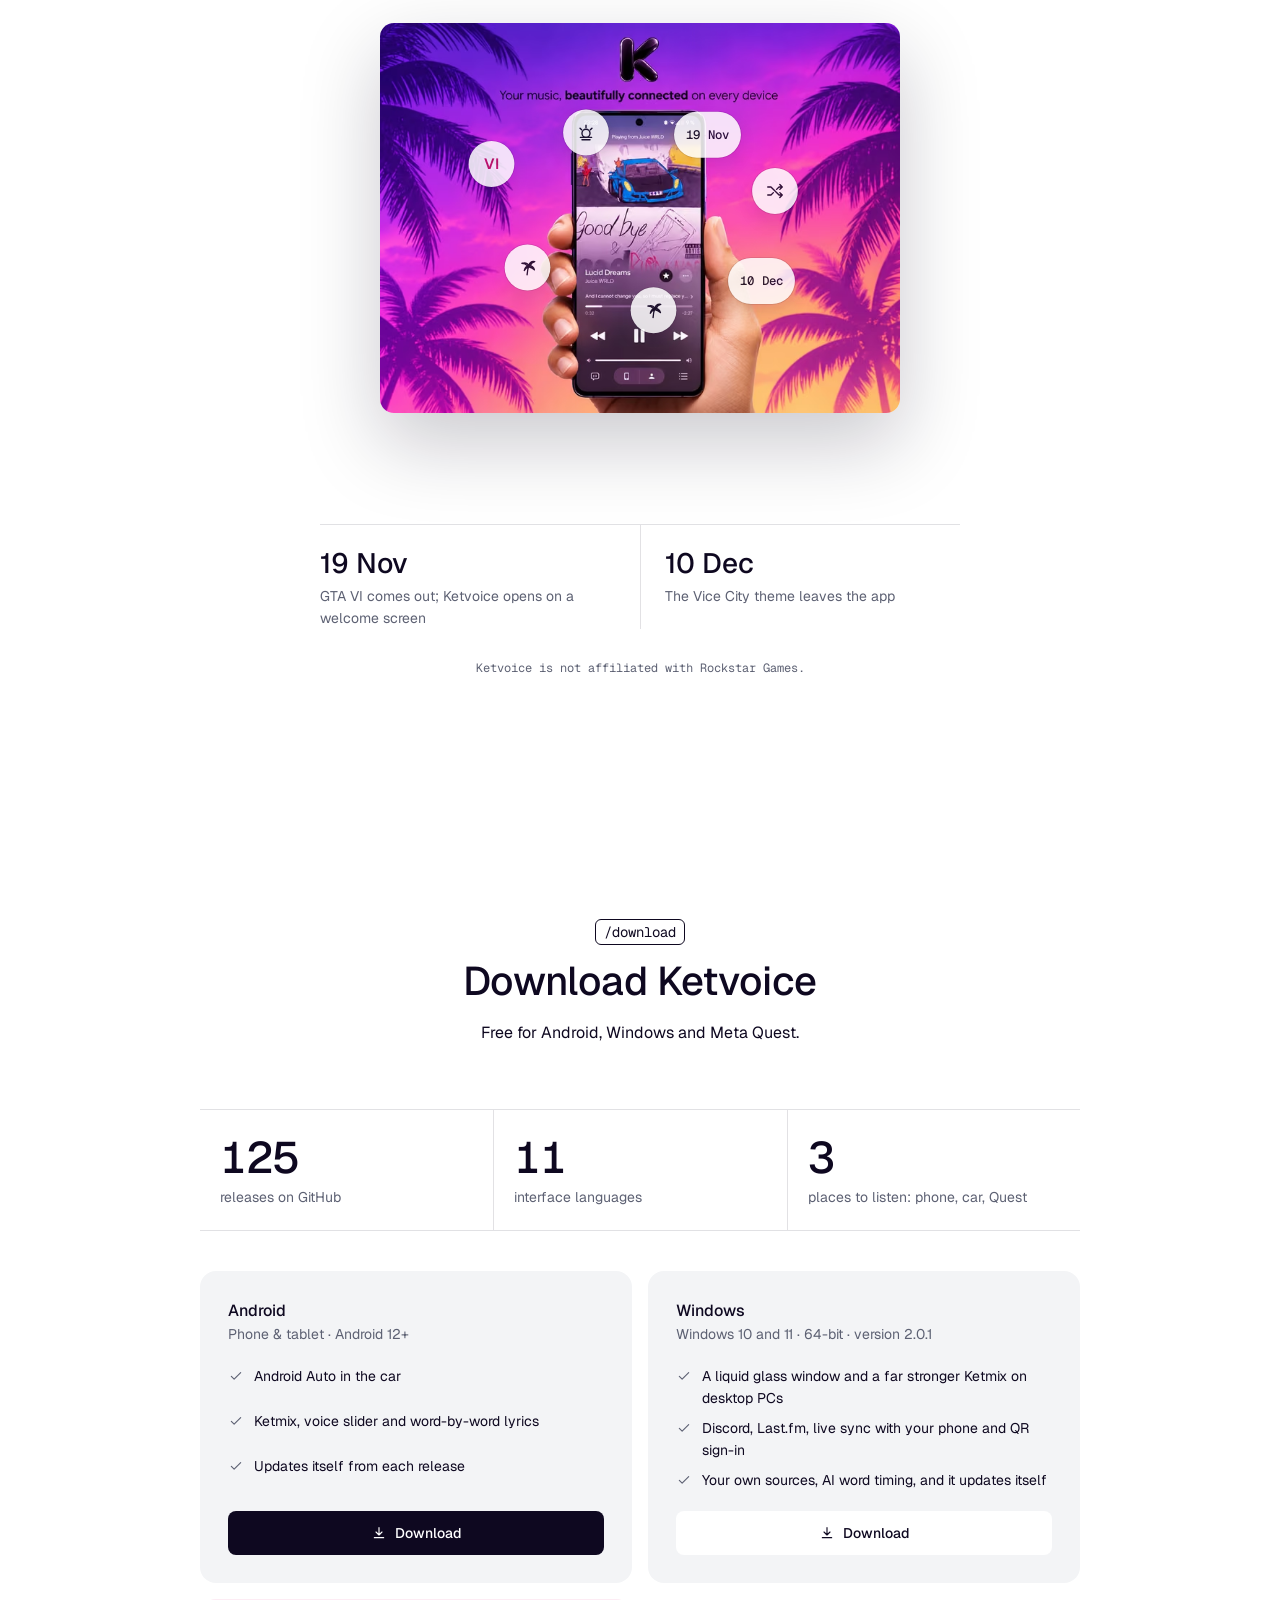
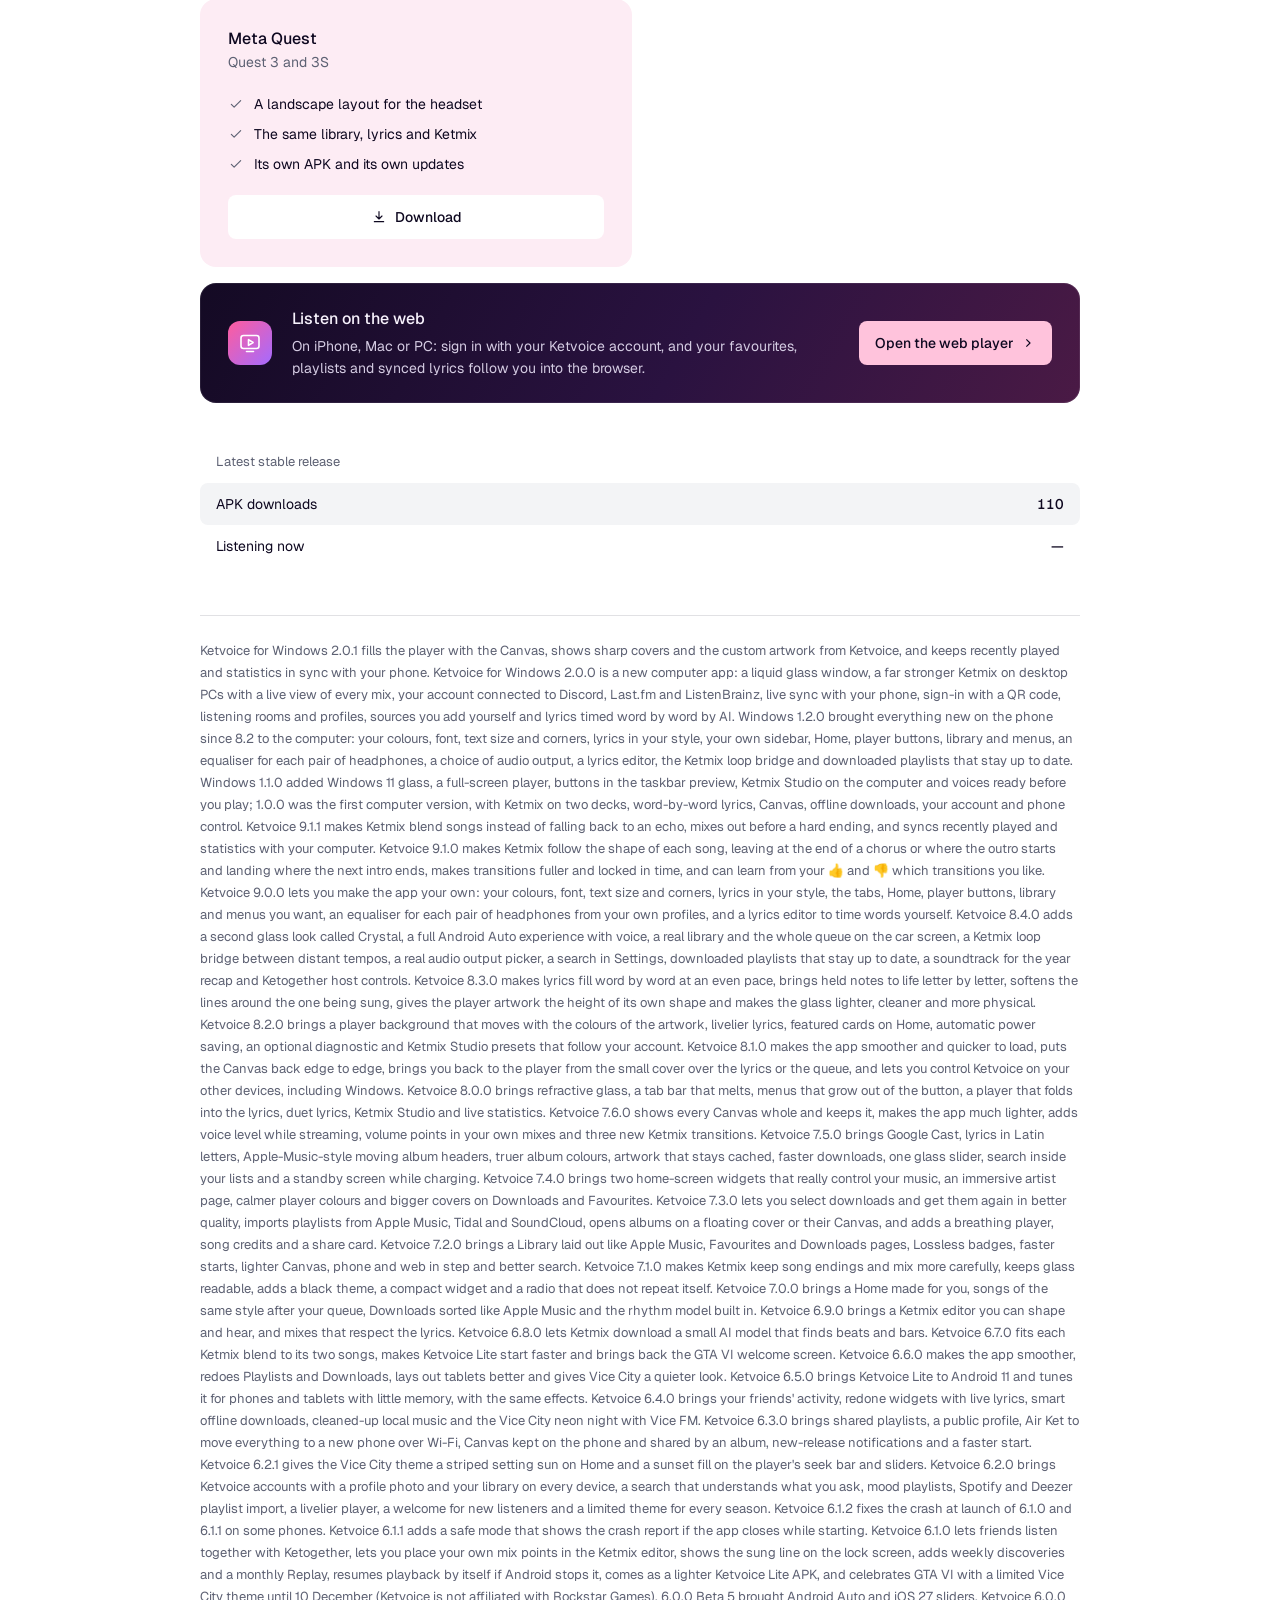
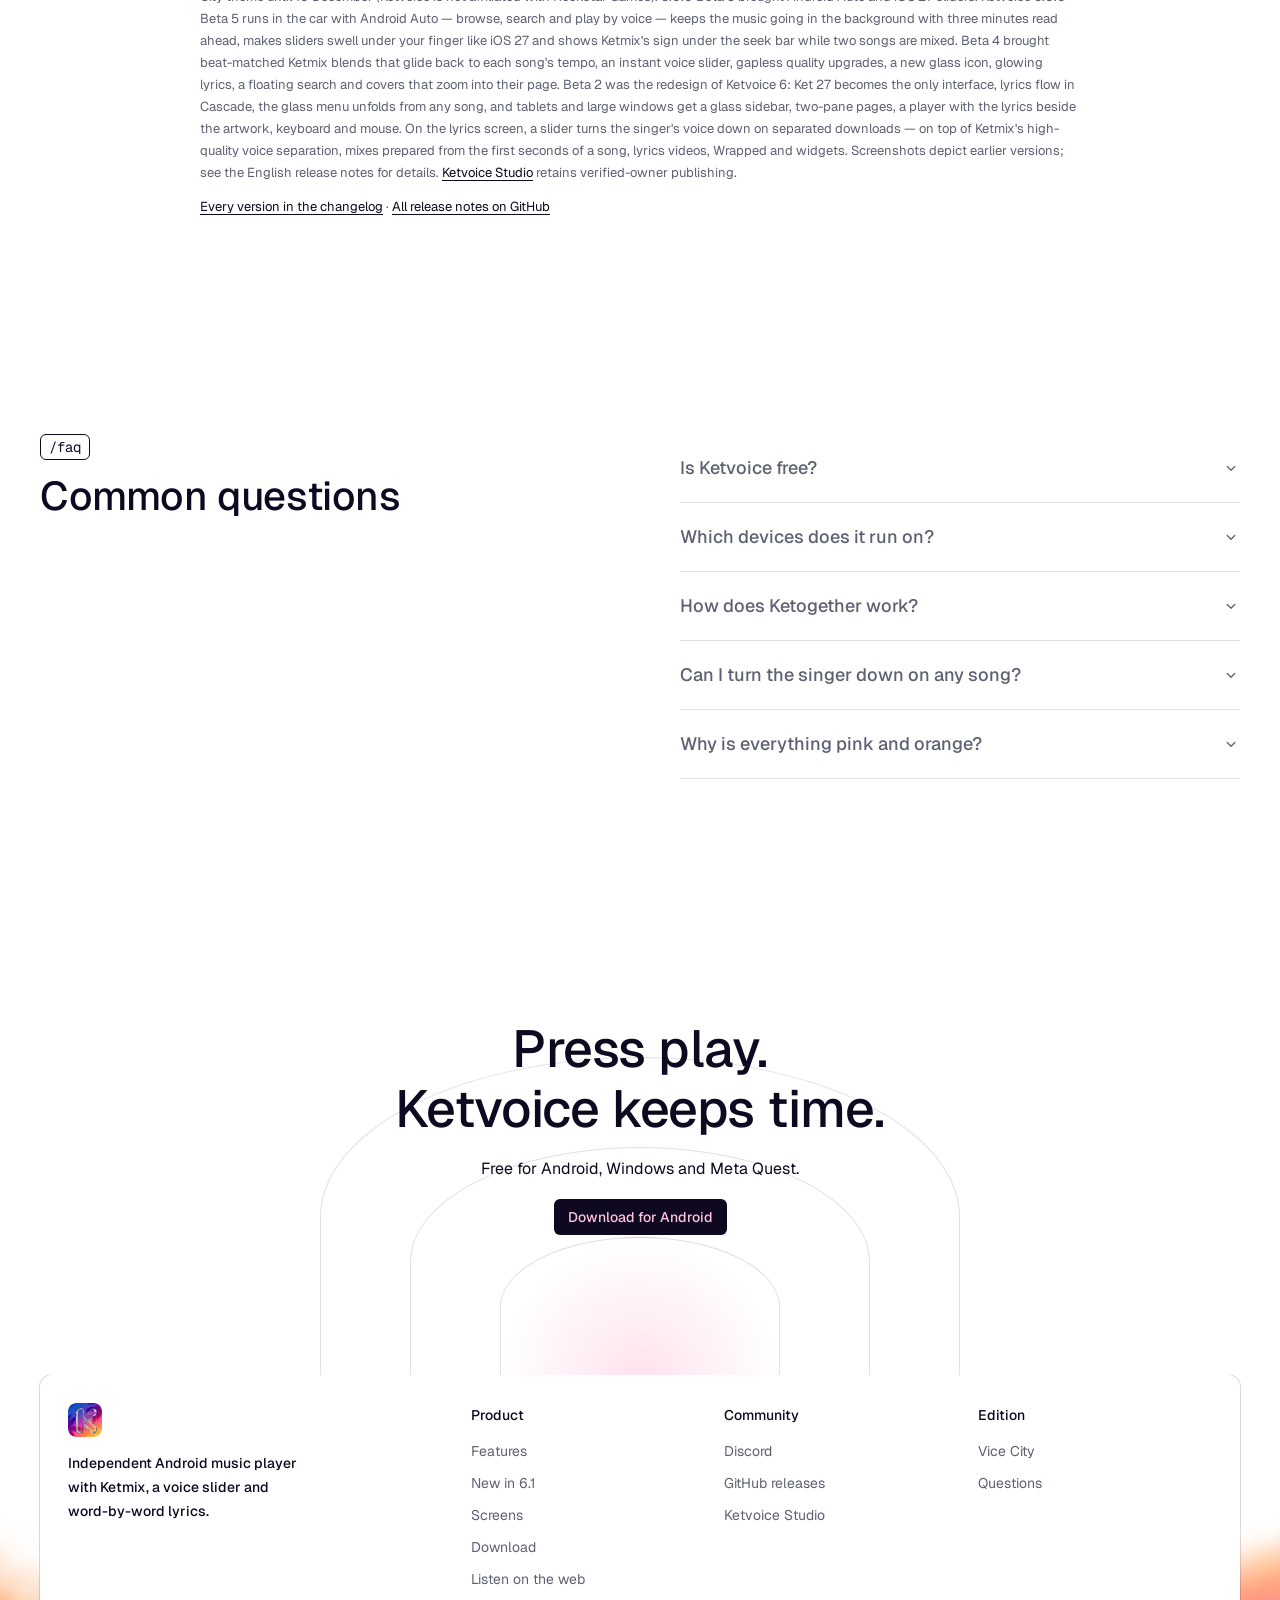
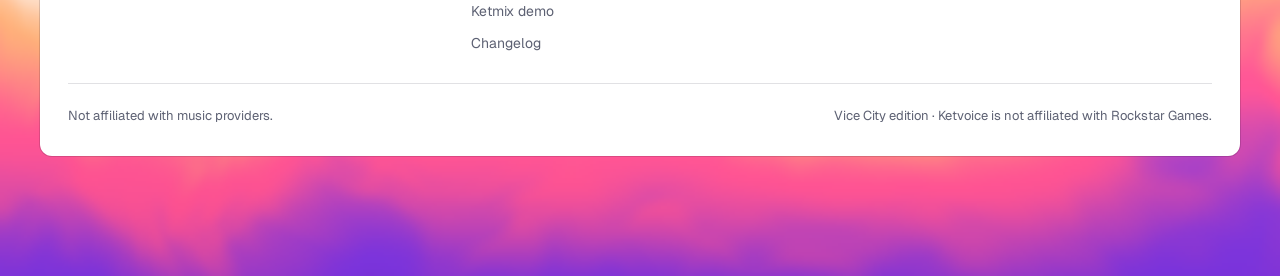
==== commit d6ed6769: "Ketvoice 9.1.1 and Ketvoice for Windows 2.0.1 Co-Authored-By: Claude Opus 5.5 <noreply@anthropic.com" ====
--- a/index.html
+++ b/index.html
@@ -70,7 +70,7 @@
 <p class="hero-sub appear">Ketmix blends one song into the next like a DJ, a slider turns the singer down, and the lyrics follow every word — on your phone, in the car and on Meta Quest.</p>
 <div class="hero-actions appear">
 <div class="split" data-magnet id="split"><a class="btn btn-accent split-main" data-apk="android" href="https://github.com/Tysnnn23/Ketvoice/releases/latest">Download for Android</a><button aria-controls="split-menu" aria-expanded="false" aria-haspopup="true" aria-label="Choose another edition" class="btn btn-accent split-more" id="split-more" type="button"><svg aria-hidden="true" class="icon"><use href="#i-chev"/></svg></button>
-<div class="split-menu" id="split-menu" role="menu"><a data-apk="android" href="https://github.com/Tysnnn23/Ketvoice/releases/latest" role="menuitem">Android <small>phone &amp; tablet</small></a><a data-win="windows" href="https://github.com/Tysnnn23/Ketvoice/releases/download/windows-v2.0.0/Ketvoice-2.0.0.msi" role="menuitem">Windows <small>10 and 11</small></a><a data-apk="quest" href="https://github.com/Tysnnn23/Ketvoice/releases/latest" role="menuitem">Meta Quest <small>3 and 3S</small></a><a data-apk="lite" hidden href="https://github.com/Tysnnn23/Ketvoice/releases/latest" role="menuitem">Ketvoice Lite <small>modest phones</small></a><a data-apk="wear" hidden href="https://github.com/Tysnnn23/Ketvoice/releases/latest" role="menuitem">Wear OS <small>watch</small></a></div></div>
+<div class="split-menu" id="split-menu" role="menu"><a data-apk="android" href="https://github.com/Tysnnn23/Ketvoice/releases/latest" role="menuitem">Android <small>phone &amp; tablet</small></a><a data-win="windows" href="https://github.com/Tysnnn23/Ketvoice/releases/download/windows-v2.0.1/Ketvoice-2.0.1.msi" role="menuitem">Windows <small>10 and 11</small></a><a data-apk="quest" href="https://github.com/Tysnnn23/Ketvoice/releases/latest" role="menuitem">Meta Quest <small>3 and 3S</small></a><a data-apk="lite" hidden href="https://github.com/Tysnnn23/Ketvoice/releases/latest" role="menuitem">Ketvoice Lite <small>modest phones</small></a><a data-apk="wear" hidden href="https://github.com/Tysnnn23/Ketvoice/releases/latest" role="menuitem">Wear OS <small>watch</small></a></div></div>
 <a class="btn btn-line" data-magnet href="https://github.com/Tysnnn23/Ketvoice/releases/latest" rel="noopener noreferrer" target="_blank"><svg aria-hidden="true" class="icon"><use href="#i-gh"/></svg>Releases</a>
 <button class="btn btn-line discord-action" data-magnet type="button"><svg aria-hidden="true" class="icon"><use href="#i-disc"/></svg>Discord</button>
 </div>
@@ -204,7 +204,7 @@
 <dl class="tally reveal" id="tally"><div><dt>releases on GitHub</dt><dd><span class="count" data-count="125" id="tally-releases">125</span></dd></div><div><dt>interface languages</dt><dd><span class="count" data-count="11">11</span></dd></div><div><dt>places to listen: phone, car, Quest</dt><dd><span class="count" data-count="3">3</span></dd></div></dl>
 <div class="download-list">
 <div class="download-row" id="android-row"><div class="dr-head"><h3>Android</h3><p class="small-note">Phone &amp; tablet · Android 12+</p></div><ul class="dr-list"><li><svg aria-hidden="true" class="icon"><use href="#i-check"/></svg>Android Auto in the car</li><li><svg aria-hidden="true" class="icon"><use href="#i-check"/></svg>Ketmix, voice slider and word-by-word lyrics</li><li><svg aria-hidden="true" class="icon"><use href="#i-check"/></svg>Updates itself from each release</li></ul><a class="row-button" href="https://github.com/Tysnnn23/Ketvoice/releases/latest" id="android-apk"><svg aria-hidden="true" class="icon"><use href="#i-down"/></svg>Download</a></div>
-<div class="download-row" id="windows-row"><div class="dr-head"><h3>Windows</h3><p class="small-note">Windows 10 and 11 · 64-bit · version 2.0.0</p></div><ul class="dr-list"><li><svg aria-hidden="true" class="icon"><use href="#i-check"/></svg>A liquid glass window and a far stronger Ketmix on desktop PCs</li><li><svg aria-hidden="true" class="icon"><use href="#i-check"/></svg>Discord, Last.fm, live sync with your phone and QR sign-in</li><li><svg aria-hidden="true" class="icon"><use href="#i-check"/></svg>Your own sources, AI word timing, and it updates itself</li></ul><a class="row-button" href="https://github.com/Tysnnn23/Ketvoice/releases/download/windows-v2.0.0/Ketvoice-2.0.0.msi" id="windows-msi"><svg aria-hidden="true" class="icon"><use href="#i-down"/></svg>Download</a></div>
+<div class="download-row" id="windows-row"><div class="dr-head"><h3>Windows</h3><p class="small-note">Windows 10 and 11 · 64-bit · version 2.0.1</p></div><ul class="dr-list"><li><svg aria-hidden="true" class="icon"><use href="#i-check"/></svg>A liquid glass window and a far stronger Ketmix on desktop PCs</li><li><svg aria-hidden="true" class="icon"><use href="#i-check"/></svg>Discord, Last.fm, live sync with your phone and QR sign-in</li><li><svg aria-hidden="true" class="icon"><use href="#i-check"/></svg>Your own sources, AI word timing, and it updates itself</li></ul><a class="row-button" href="https://github.com/Tysnnn23/Ketvoice/releases/download/windows-v2.0.1/Ketvoice-2.0.1.msi" id="windows-msi"><svg aria-hidden="true" class="icon"><use href="#i-down"/></svg>Download</a></div>
 <div class="download-row" id="quest-row"><div class="dr-head"><h3>Meta Quest</h3><p class="small-note">Quest 3 and 3S</p></div><ul class="dr-list"><li><svg aria-hidden="true" class="icon"><use href="#i-check"/></svg>A landscape layout for the headset</li><li><svg aria-hidden="true" class="icon"><use href="#i-check"/></svg>The same library, lyrics and Ketmix</li><li><svg aria-hidden="true" class="icon"><use href="#i-check"/></svg>Its own APK and its own updates</li></ul><a class="row-button" href="https://github.com/Tysnnn23/Ketvoice/releases/latest" id="quest-apk"><svg aria-hidden="true" class="icon"><use href="#i-down"/></svg>Download</a></div>
 <div class="download-row" id="lite-row" hidden><div class="dr-head"><h3>Ketvoice Lite</h3><p class="small-note">Android 11+ · modest phones &amp; tablets</p></div><ul class="dr-list"><li><svg aria-hidden="true" class="icon"><use href="#i-check"/></svg>The same effects, tuned lighter</li><li><svg aria-hidden="true" class="icon"><use href="#i-check"/></svg>Smaller memory and work budgets</li></ul><a class="row-button" href="https://github.com/Tysnnn23/Ketvoice/releases/latest" id="lite-apk"><svg aria-hidden="true" class="icon"><use href="#i-down"/></svg>Download</a></div>
 <div class="download-row" id="wear-row" hidden><div class="dr-head"><h3>Wear OS</h3><p class="small-note">Watch app</p></div><ul class="dr-list"><li><svg aria-hidden="true" class="icon"><use href="#i-check"/></svg>Ketvoice on your wrist</li></ul><a class="row-button" href="https://github.com/Tysnnn23/Ketvoice/releases/latest" id="wear-apk"><svg aria-hidden="true" class="icon"><use href="#i-down"/></svg>Download</a></div>
@@ -219,7 +219,7 @@
 </table>
 <aside class="release-notes" id="release-notes" hidden><div class="rn-head"><p class="tag">/release-notes</p><h3 id="release-notes-title"></h3></div><ul id="release-notes-list"></ul><button aria-controls="release-notes-list" aria-expanded="false" class="text-link rn-more" hidden id="rn-more" type="button">Show every change</button></aside>
 </div>
-<div class="container"><p class="download-footnote lead-note">Ketvoice for Windows 2.0.0 is a new computer app: a liquid glass window, a far stronger Ketmix on desktop PCs with a live view of every mix, your account connected to Discord, Last.fm and ListenBrainz, live sync with your phone, sign-in with a QR code, listening rooms and profiles, sources you add yourself and lyrics timed word by word by AI. Windows 1.2.0 brought everything new on the phone since 8.2 to the computer: your colours, font, text size and corners, lyrics in your style, your own sidebar, Home, player buttons, library and menus, an equaliser for each pair of headphones, a choice of audio output, a lyrics editor, the Ketmix loop bridge and downloaded playlists that stay up to date. Windows 1.1.0 added Windows 11 glass, a full-screen player, buttons in the taskbar preview, Ketmix Studio on the computer and voices ready before you play; 1.0.0 was the first computer version, with Ketmix on two decks, word-by-word lyrics, Canvas, offline downloads, your account and phone control. Ketvoice 9.1.0 makes Ketmix follow the shape of each song, leaving at the end of a chorus or where the outro starts and landing where the next intro ends, makes transitions fuller and locked in time, and can learn from your 👍 and 👎 which transitions you like. Ketvoice 9.0.0 lets you make the app your own: your colours, font, text size and corners, lyrics in your style, the tabs, Home, player buttons, library and menus you want, an equaliser for each pair of headphones from your own profiles, and a lyrics editor to time words yourself. Ketvoice 8.4.0 adds a second glass look called Crystal, a full Android Auto experience with voice, a real library and the whole queue on the car screen, a Ketmix loop bridge between distant tempos, a real audio output picker, a search in Settings, downloaded playlists that stay up to date, a soundtrack for the year recap and Ketogether host controls. Ketvoice 8.3.0 makes lyrics fill word by word at an even pace, brings held notes to life letter by letter, softens the lines around the one being sung, gives the player artwork the height of its own shape and makes the glass lighter, cleaner and more physical. Ketvoice 8.2.0 brings a player background that moves with the colours of the artwork, livelier lyrics, featured cards on Home, automatic power saving, an optional diagnostic and Ketmix Studio presets that follow your account. Ketvoice 8.1.0 makes the app smoother and quicker to load, puts the Canvas back edge to edge, brings you back to the player from the small cover over the lyrics or the queue, and lets you control Ketvoice on your other devices, including Windows. Ketvoice 8.0.0 brings refractive glass, a tab bar that melts, menus that grow out of the button, a player that folds into the lyrics, duet lyrics, Ketmix Studio and live statistics. Ketvoice 7.6.0 shows every Canvas whole and keeps it, makes the app much lighter, adds voice level while streaming, volume points in your own mixes and three new Ketmix transitions. Ketvoice 7.5.0 brings Google Cast, lyrics in Latin letters, Apple-Music-style moving album headers, truer album colours, artwork that stays cached, faster downloads, one glass slider, search inside your lists and a standby screen while charging. Ketvoice 7.4.0 brings two home-screen widgets that really control your music, an immersive artist page, calmer player colours and bigger covers on Downloads and Favourites. Ketvoice 7.3.0 lets you select downloads and get them again in better quality, imports playlists from Apple Music, Tidal and SoundCloud, opens albums on a floating cover or their Canvas, and adds a breathing player, song credits and a share card. Ketvoice 7.2.0 brings a Library laid out like Apple Music, Favourites and Downloads pages, Lossless badges, faster starts, lighter Canvas, phone and web in step and better search. Ketvoice 7.1.0 makes Ketmix keep song endings and mix more carefully, keeps glass readable, adds a black theme, a compact widget and a radio that does not repeat itself. Ketvoice 7.0.0 brings a Home made for you, songs of the same style after your queue, Downloads sorted like Apple Music and the rhythm model built in. Ketvoice 6.9.0 brings a Ketmix editor you can shape and hear, and mixes that respect the lyrics. Ketvoice 6.8.0 lets Ketmix download a small AI model that finds beats and bars. Ketvoice 6.7.0 fits each Ketmix blend to its two songs, makes Ketvoice Lite start faster and brings back the GTA VI welcome screen. Ketvoice 6.6.0 makes the app smoother, redoes Playlists and Downloads, lays out tablets better and gives Vice City a quieter look. Ketvoice 6.5.0 brings Ketvoice Lite to Android 11 and tunes it for phones and tablets with little memory, with the same effects. Ketvoice 6.4.0 brings your friends' activity, redone widgets with live lyrics, smart offline downloads, cleaned-up local music and the Vice City neon night with Vice FM. Ketvoice 6.3.0 brings shared playlists, a public profile, Air Ket to move everything to a new phone over Wi-Fi, Canvas kept on the phone and shared by an album, new-release notifications and a faster start. Ketvoice 6.2.1 gives the Vice City theme a striped setting sun on Home and a sunset fill on the player's seek bar and sliders. Ketvoice 6.2.0 brings Ketvoice accounts with a profile photo and your library on every device, a search that understands what you ask, mood playlists, Spotify and Deezer playlist import, a livelier player, a welcome for new listeners and a limited theme for every season. Ketvoice 6.1.2 fixes the crash at launch of 6.1.0 and 6.1.1 on some phones. Ketvoice 6.1.1 adds a safe mode that shows the crash report if the app closes while starting. Ketvoice 6.1.0 lets friends listen together with Ketogether, lets you place your own mix points in the Ketmix editor, shows the sung line on the lock screen, adds weekly discoveries and a monthly Replay, resumes playback by itself if Android stops it, comes as a lighter Ketvoice Lite APK, and celebrates GTA VI with a limited Vice City theme until 10 December (Ketvoice is not affiliated with Rockstar Games). 6.0.0 Beta 5 brought Android Auto and iOS 27 sliders. Ketvoice 6.0.0 Beta 5 runs in the car with Android Auto — browse, search and play by voice — keeps the music going in the background with three minutes read ahead, makes sliders swell under your finger like iOS 27 and shows Ketmix's sign under the seek bar while two songs are mixed. Beta 4 brought beat-matched Ketmix blends that glide back to each song's tempo, an instant voice slider, gapless quality upgrades, a new glass icon, glowing lyrics, a floating search and covers that zoom into their page. Beta 2 was the redesign of Ketvoice 6: Ket 27 becomes the only interface, lyrics flow in Cascade, the glass menu unfolds from any song, and tablets and large windows get a glass sidebar, two-pane pages, a player with the lyrics beside the artwork, keyboard and mouse. On the lyrics screen, a slider turns the singer's voice down on separated downloads — on top of Ketmix's high-quality voice separation, mixes prepared from the first seconds of a song, lyrics videos, Wrapped and widgets. Screenshots depict earlier versions; see the English release notes for details. <a href="https://tysnnn23.github.io/Ketvoice/admin/ketvoice-admin.html" target="_blank" rel="noopener noreferrer">Ketvoice Studio</a> retains verified-owner publishing.</p></div>
+<div class="container"><p class="download-footnote lead-note">Ketvoice for Windows 2.0.1 fills the player with the Canvas, shows sharp covers and the custom artwork from Ketvoice, and keeps recently played and statistics in sync with your phone. Ketvoice for Windows 2.0.0 is a new computer app: a liquid glass window, a far stronger Ketmix on desktop PCs with a live view of every mix, your account connected to Discord, Last.fm and ListenBrainz, live sync with your phone, sign-in with a QR code, listening rooms and profiles, sources you add yourself and lyrics timed word by word by AI. Windows 1.2.0 brought everything new on the phone since 8.2 to the computer: your colours, font, text size and corners, lyrics in your style, your own sidebar, Home, player buttons, library and menus, an equaliser for each pair of headphones, a choice of audio output, a lyrics editor, the Ketmix loop bridge and downloaded playlists that stay up to date. Windows 1.1.0 added Windows 11 glass, a full-screen player, buttons in the taskbar preview, Ketmix Studio on the computer and voices ready before you play; 1.0.0 was the first computer version, with Ketmix on two decks, word-by-word lyrics, Canvas, offline downloads, your account and phone control. Ketvoice 9.1.1 makes Ketmix blend songs instead of falling back to an echo, mixes out before a hard ending, and syncs recently played and statistics with your computer. Ketvoice 9.1.0 makes Ketmix follow the shape of each song, leaving at the end of a chorus or where the outro starts and landing where the next intro ends, makes transitions fuller and locked in time, and can learn from your 👍 and 👎 which transitions you like. Ketvoice 9.0.0 lets you make the app your own: your colours, font, text size and corners, lyrics in your style, the tabs, Home, player buttons, library and menus you want, an equaliser for each pair of headphones from your own profiles, and a lyrics editor to time words yourself. Ketvoice 8.4.0 adds a second glass look called Crystal, a full Android Auto experience with voice, a real library and the whole queue on the car screen, a Ketmix loop bridge between distant tempos, a real audio output picker, a search in Settings, downloaded playlists that stay up to date, a soundtrack for the year recap and Ketogether host controls. Ketvoice 8.3.0 makes lyrics fill word by word at an even pace, brings held notes to life letter by letter, softens the lines around the one being sung, gives the player artwork the height of its own shape and makes the glass lighter, cleaner and more physical. Ketvoice 8.2.0 brings a player background that moves with the colours of the artwork, livelier lyrics, featured cards on Home, automatic power saving, an optional diagnostic and Ketmix Studio presets that follow your account. Ketvoice 8.1.0 makes the app smoother and quicker to load, puts the Canvas back edge to edge, brings you back to the player from the small cover over the lyrics or the queue, and lets you control Ketvoice on your other devices, including Windows. Ketvoice 8.0.0 brings refractive glass, a tab bar that melts, menus that grow out of the button, a player that folds into the lyrics, duet lyrics, Ketmix Studio and live statistics. Ketvoice 7.6.0 shows every Canvas whole and keeps it, makes the app much lighter, adds voice level while streaming, volume points in your own mixes and three new Ketmix transitions. Ketvoice 7.5.0 brings Google Cast, lyrics in Latin letters, Apple-Music-style moving album headers, truer album colours, artwork that stays cached, faster downloads, one glass slider, search inside your lists and a standby screen while charging. Ketvoice 7.4.0 brings two home-screen widgets that really control your music, an immersive artist page, calmer player colours and bigger covers on Downloads and Favourites. Ketvoice 7.3.0 lets you select downloads and get them again in better quality, imports playlists from Apple Music, Tidal and SoundCloud, opens albums on a floating cover or their Canvas, and adds a breathing player, song credits and a share card. Ketvoice 7.2.0 brings a Library laid out like Apple Music, Favourites and Downloads pages, Lossless badges, faster starts, lighter Canvas, phone and web in step and better search. Ketvoice 7.1.0 makes Ketmix keep song endings and mix more carefully, keeps glass readable, adds a black theme, a compact widget and a radio that does not repeat itself. Ketvoice 7.0.0 brings a Home made for you, songs of the same style after your queue, Downloads sorted like Apple Music and the rhythm model built in. Ketvoice 6.9.0 brings a Ketmix editor you can shape and hear, and mixes that respect the lyrics. Ketvoice 6.8.0 lets Ketmix download a small AI model that finds beats and bars. Ketvoice 6.7.0 fits each Ketmix blend to its two songs, makes Ketvoice Lite start faster and brings back the GTA VI welcome screen. Ketvoice 6.6.0 makes the app smoother, redoes Playlists and Downloads, lays out tablets better and gives Vice City a quieter look. Ketvoice 6.5.0 brings Ketvoice Lite to Android 11 and tunes it for phones and tablets with little memory, with the same effects. Ketvoice 6.4.0 brings your friends' activity, redone widgets with live lyrics, smart offline downloads, cleaned-up local music and the Vice City neon night with Vice FM. Ketvoice 6.3.0 brings shared playlists, a public profile, Air Ket to move everything to a new phone over Wi-Fi, Canvas kept on the phone and shared by an album, new-release notifications and a faster start. Ketvoice 6.2.1 gives the Vice City theme a striped setting sun on Home and a sunset fill on the player's seek bar and sliders. Ketvoice 6.2.0 brings Ketvoice accounts with a profile photo and your library on every device, a search that understands what you ask, mood playlists, Spotify and Deezer playlist import, a livelier player, a welcome for new listeners and a limited theme for every season. Ketvoice 6.1.2 fixes the crash at launch of 6.1.0 and 6.1.1 on some phones. Ketvoice 6.1.1 adds a safe mode that shows the crash report if the app closes while starting. Ketvoice 6.1.0 lets friends listen together with Ketogether, lets you place your own mix points in the Ketmix editor, shows the sung line on the lock screen, adds weekly discoveries and a monthly Replay, resumes playback by itself if Android stops it, comes as a lighter Ketvoice Lite APK, and celebrates GTA VI with a limited Vice City theme until 10 December (Ketvoice is not affiliated with Rockstar Games). 6.0.0 Beta 5 brought Android Auto and iOS 27 sliders. Ketvoice 6.0.0 Beta 5 runs in the car with Android Auto — browse, search and play by voice — keeps the music going in the background with three minutes read ahead, makes sliders swell under your finger like iOS 27 and shows Ketmix's sign under the seek bar while two songs are mixed. Beta 4 brought beat-matched Ketmix blends that glide back to each song's tempo, an instant voice slider, gapless quality upgrades, a new glass icon, glowing lyrics, a floating search and covers that zoom into their page. Beta 2 was the redesign of Ketvoice 6: Ket 27 becomes the only interface, lyrics flow in Cascade, the glass menu unfolds from any song, and tablets and large windows get a glass sidebar, two-pane pages, a player with the lyrics beside the artwork, keyboard and mouse. On the lyrics screen, a slider turns the singer's voice down on separated downloads — on top of Ketmix's high-quality voice separation, mixes prepared from the first seconds of a song, lyrics videos, Wrapped and widgets. Screenshots depict earlier versions; see the English release notes for details. <a href="https://tysnnn23.github.io/Ketvoice/admin/ketvoice-admin.html" target="_blank" rel="noopener noreferrer">Ketvoice Studio</a> retains verified-owner publishing.</p></div>
 <div class="wrap narrow"><p class="download-footnote dl-links"><a href="changelog">Every version in the changelog</a> · <a href="https://github.com/Tysnnn23/Ketvoice/releases/latest" rel="noopener noreferrer" target="_blank">All release notes on GitHub</a></p></div>
 </section>
 
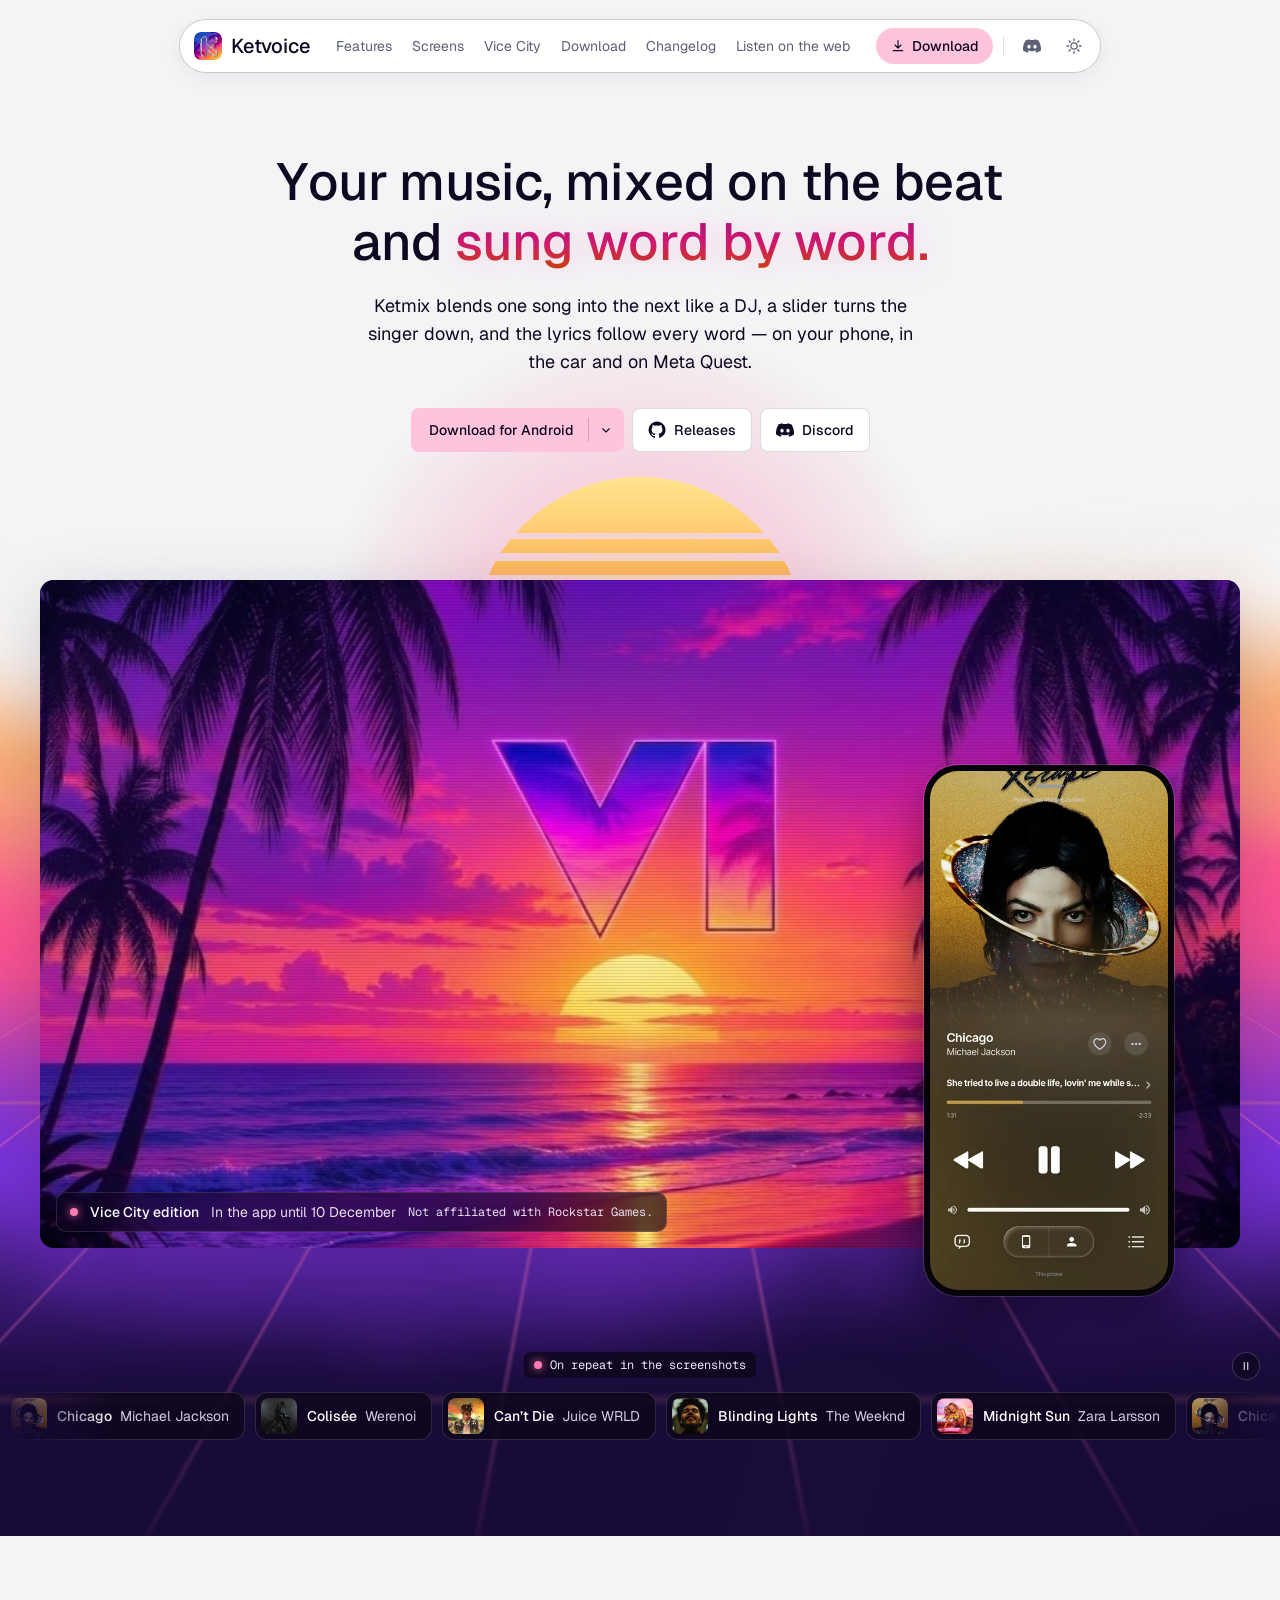
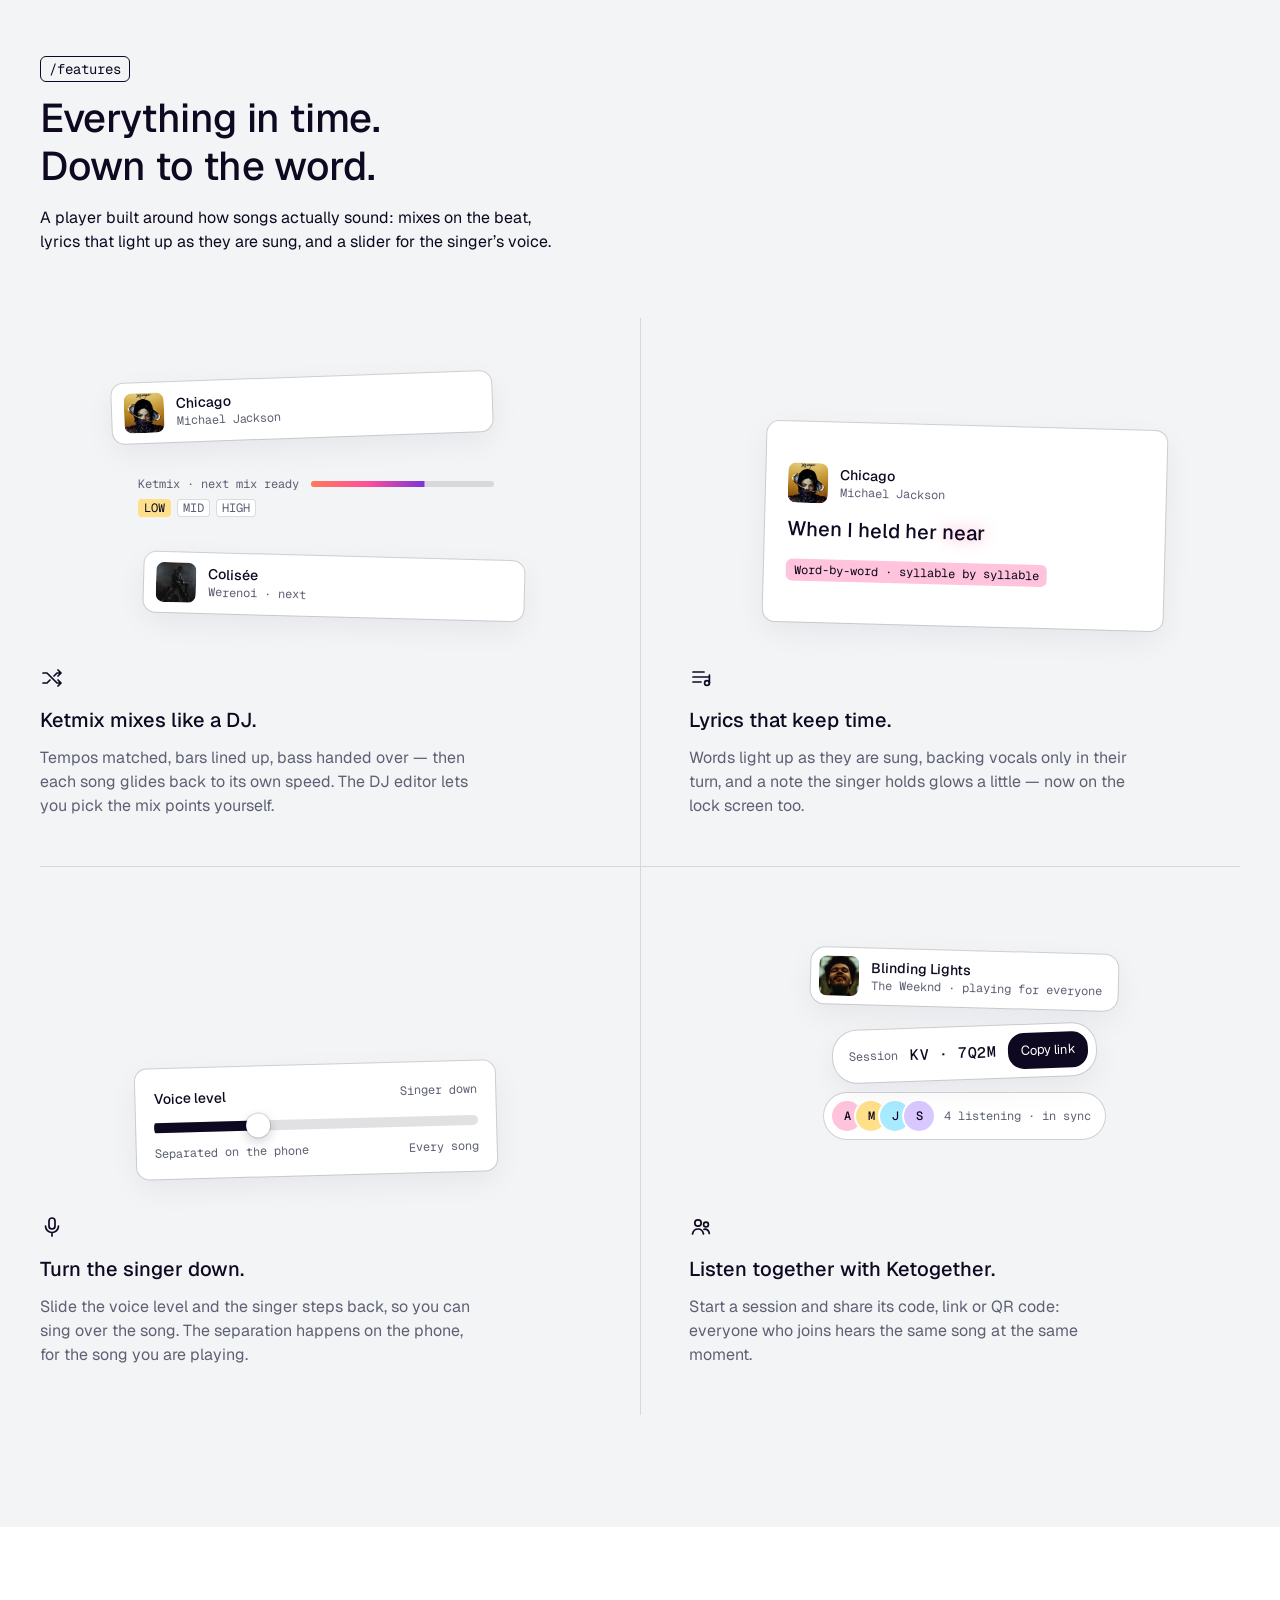
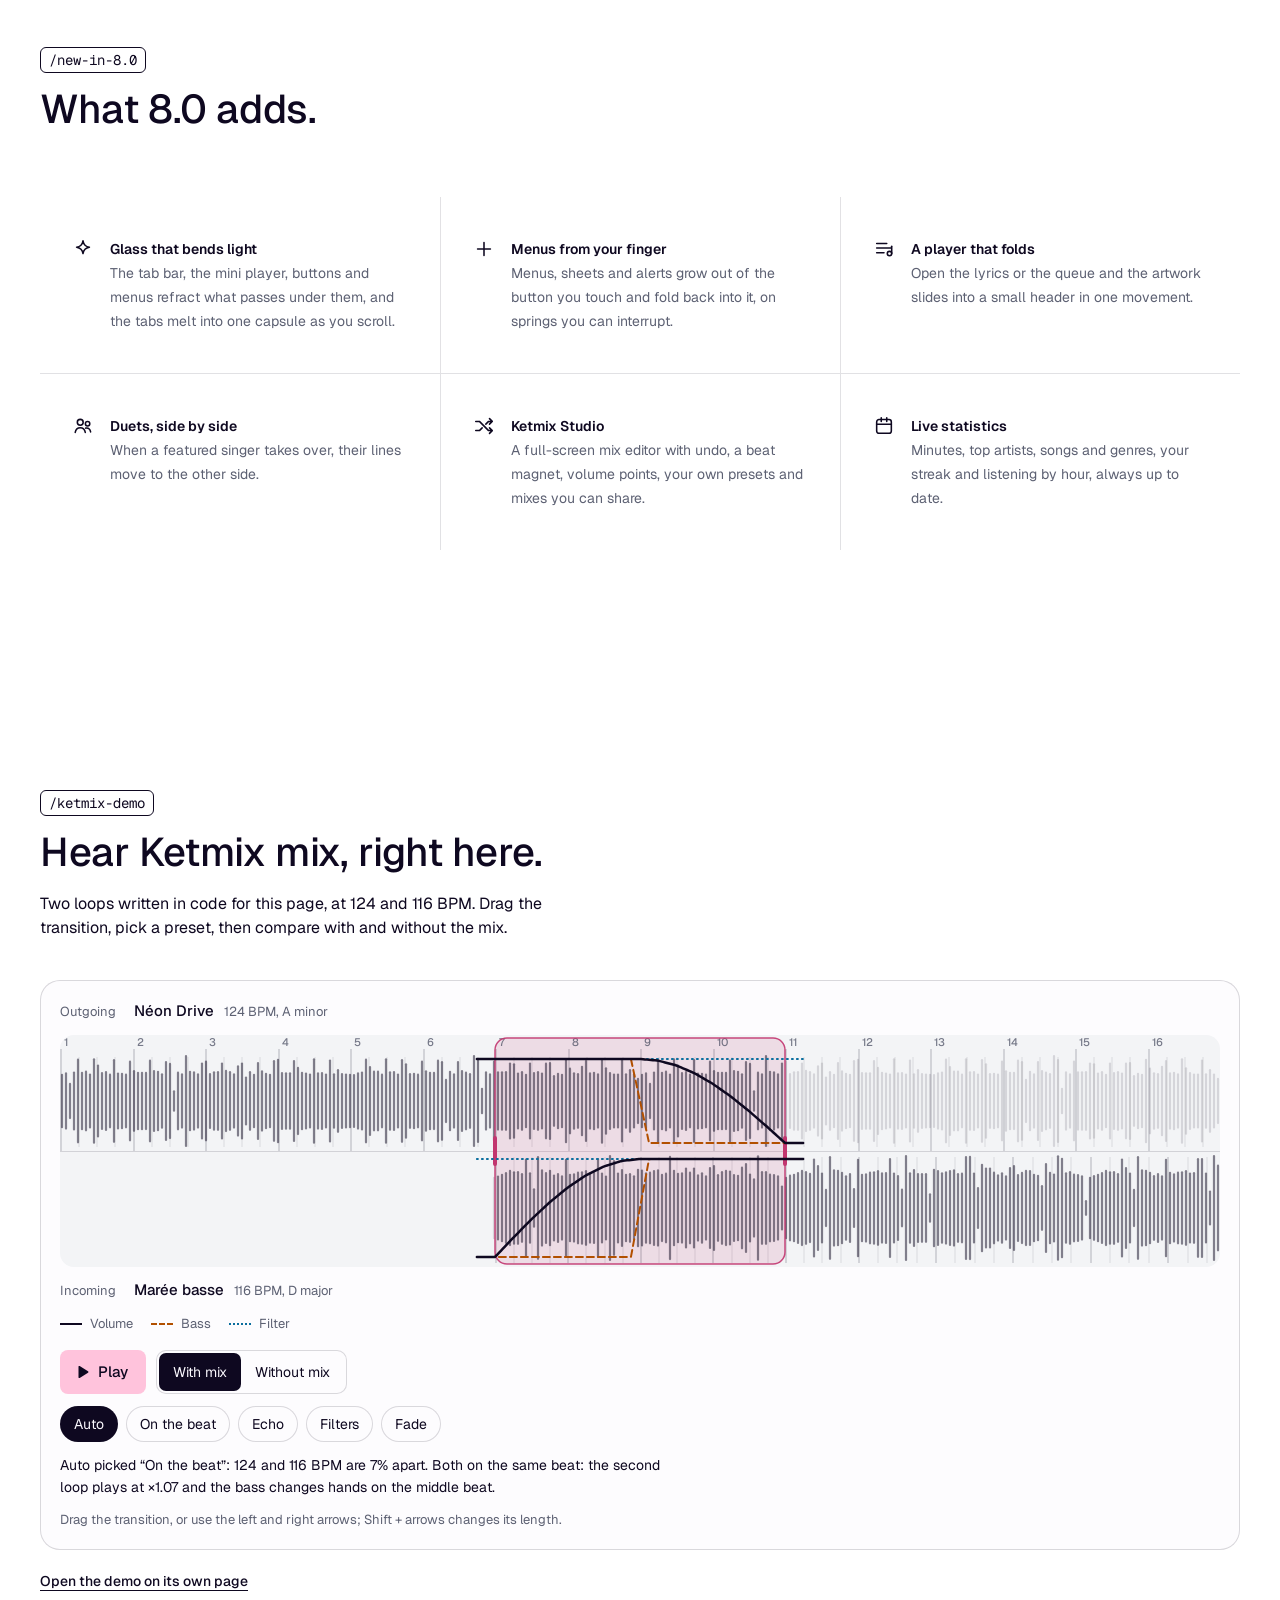
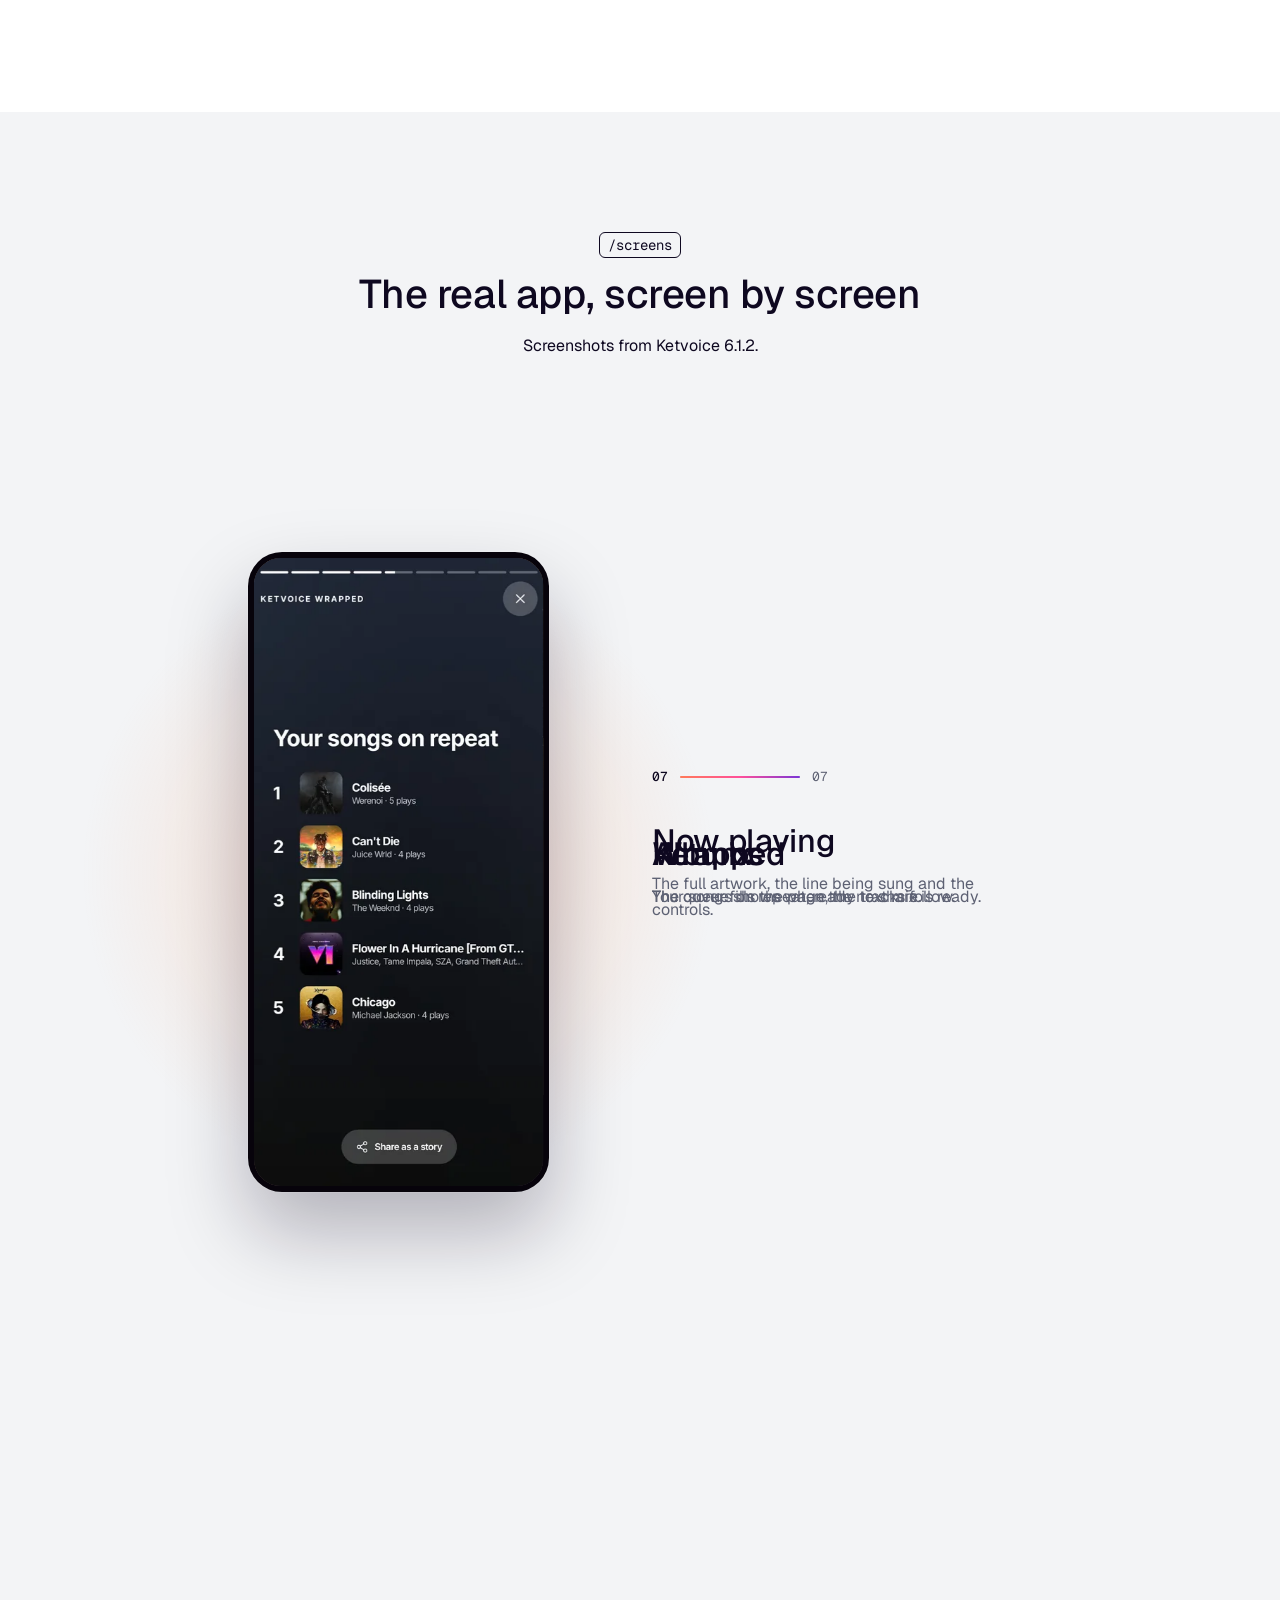
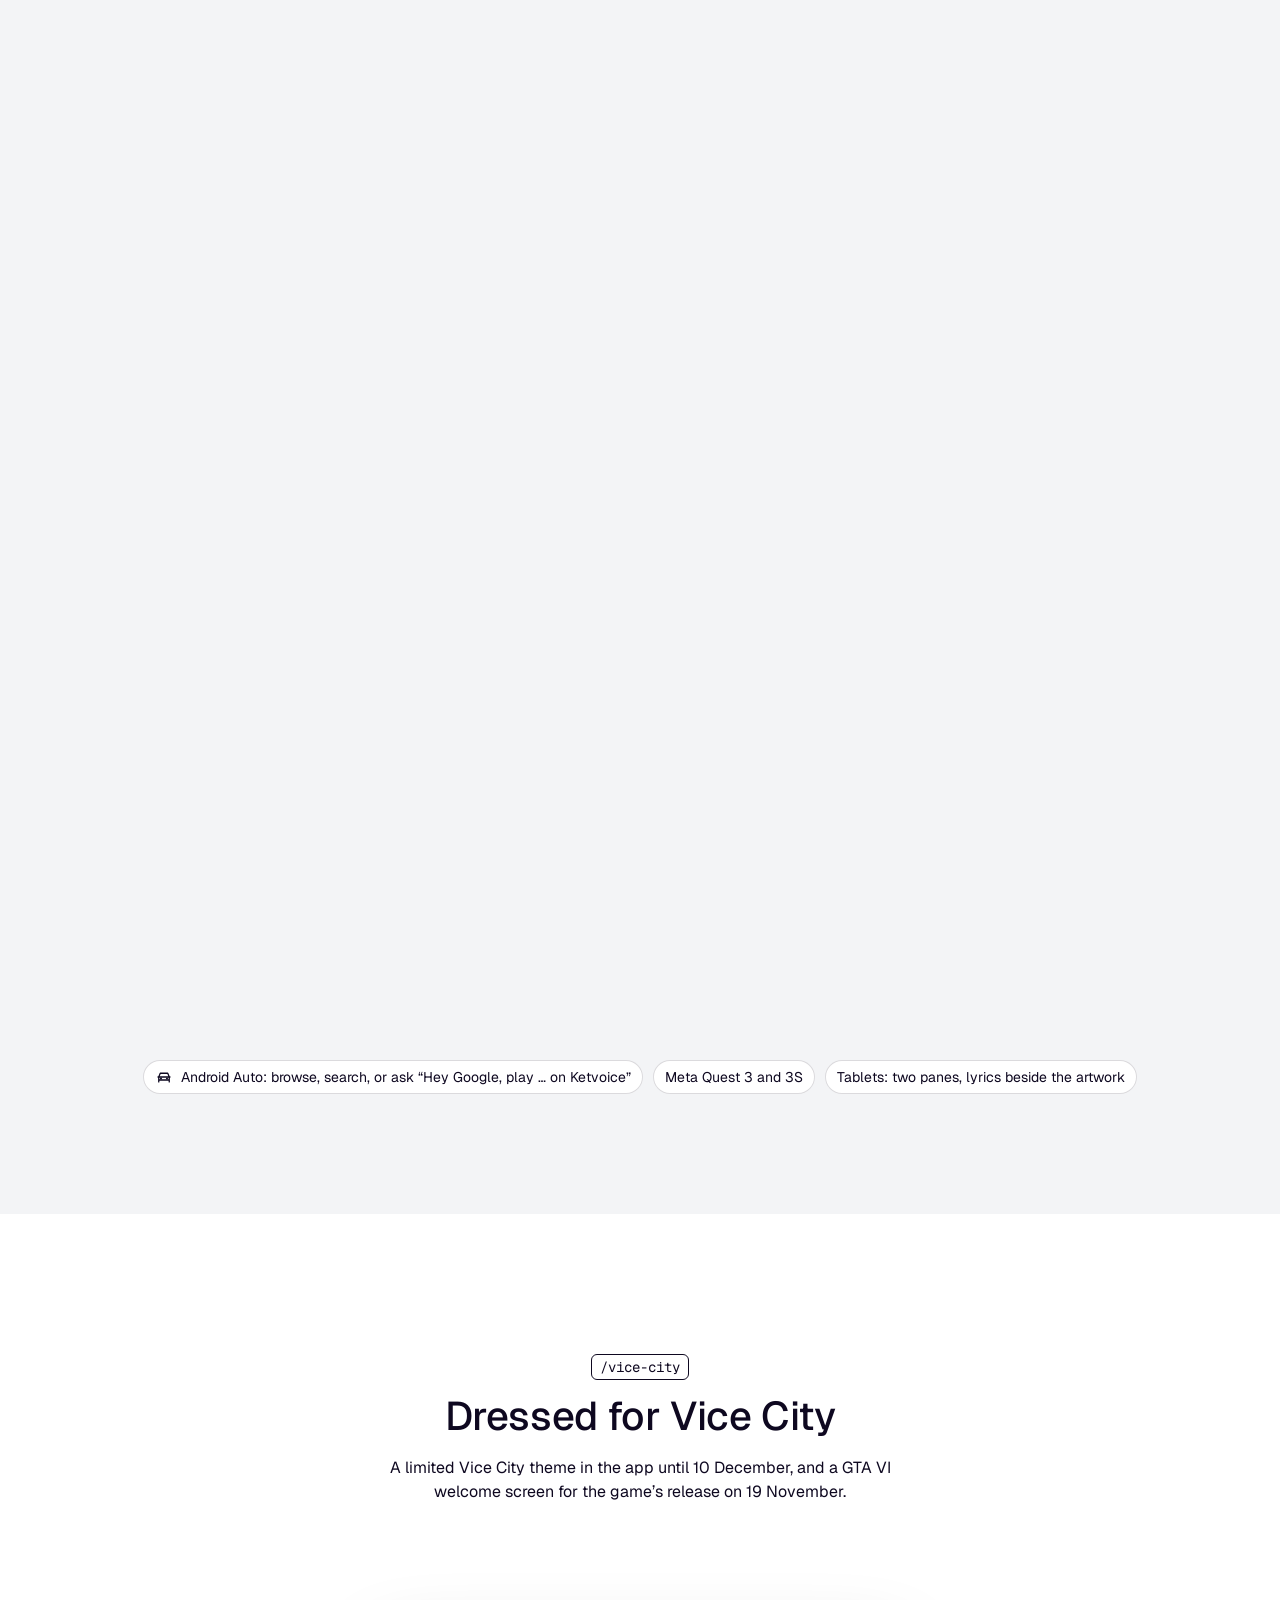
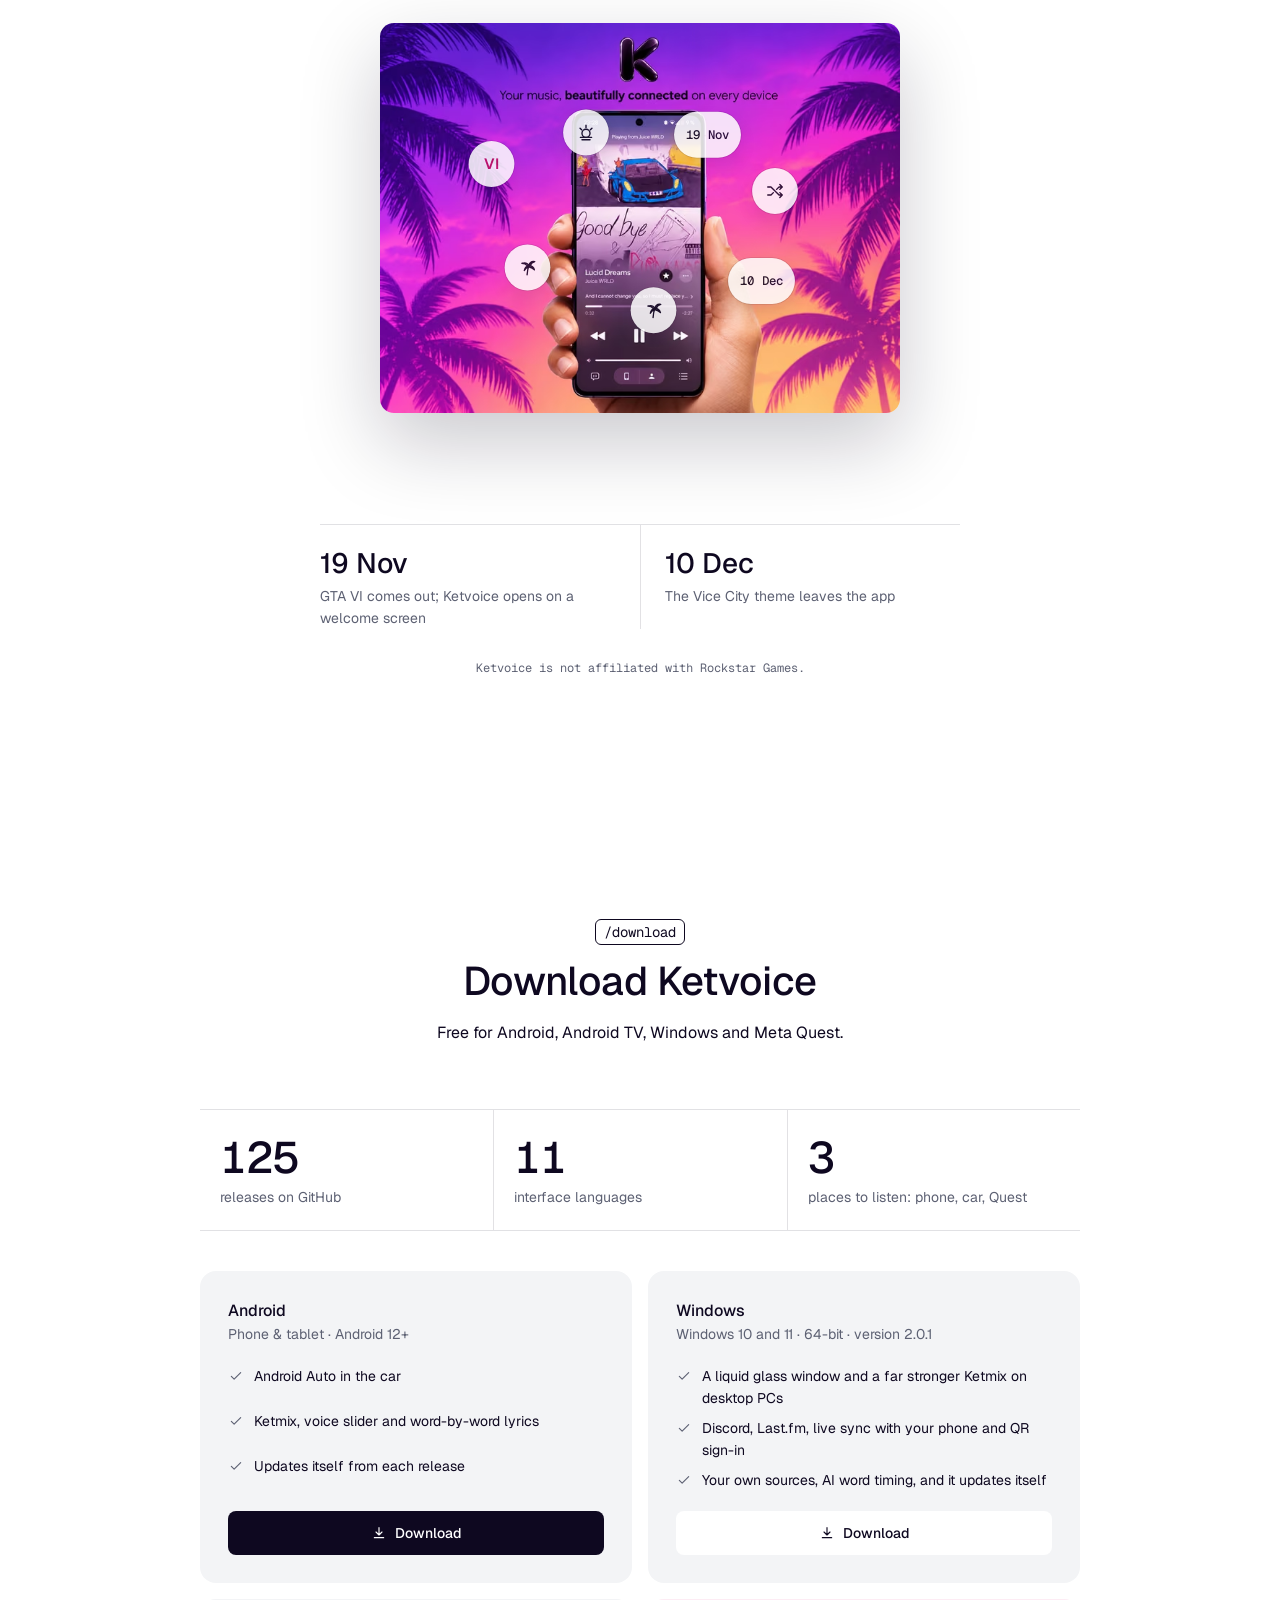
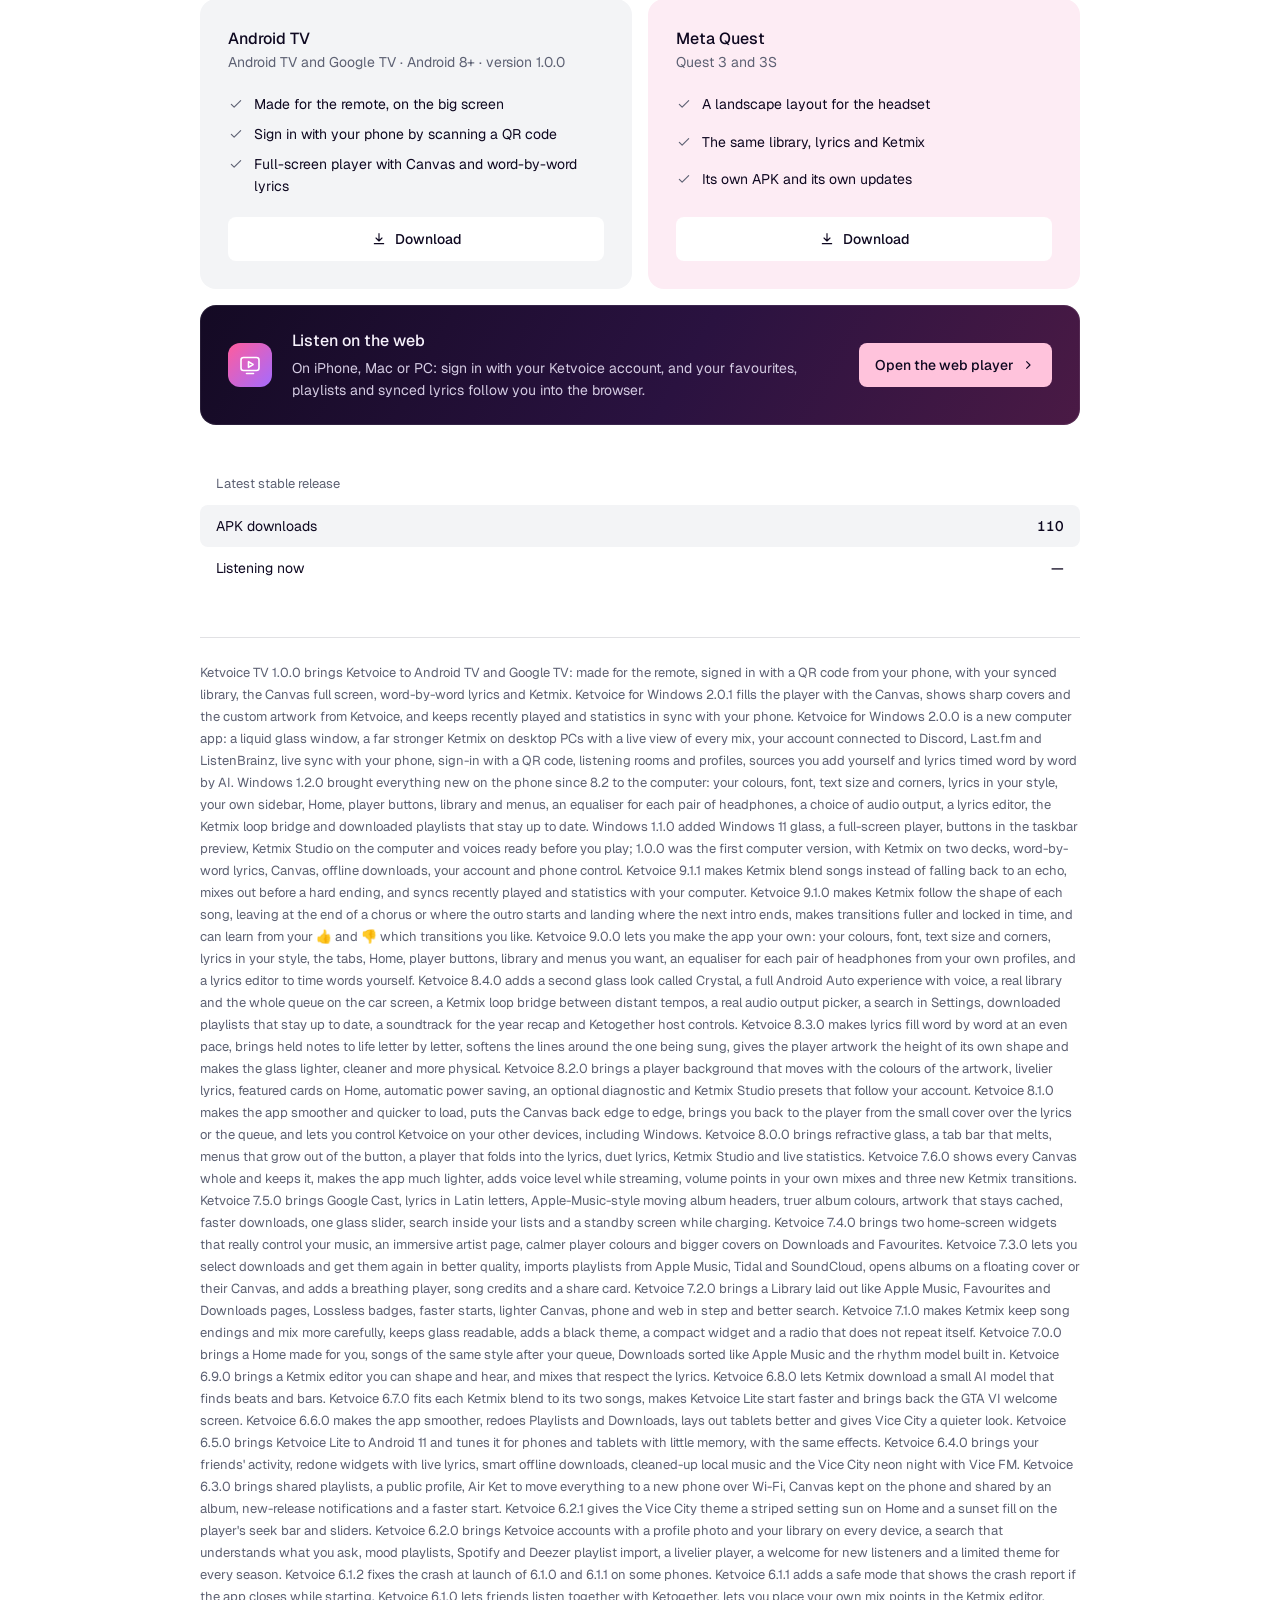
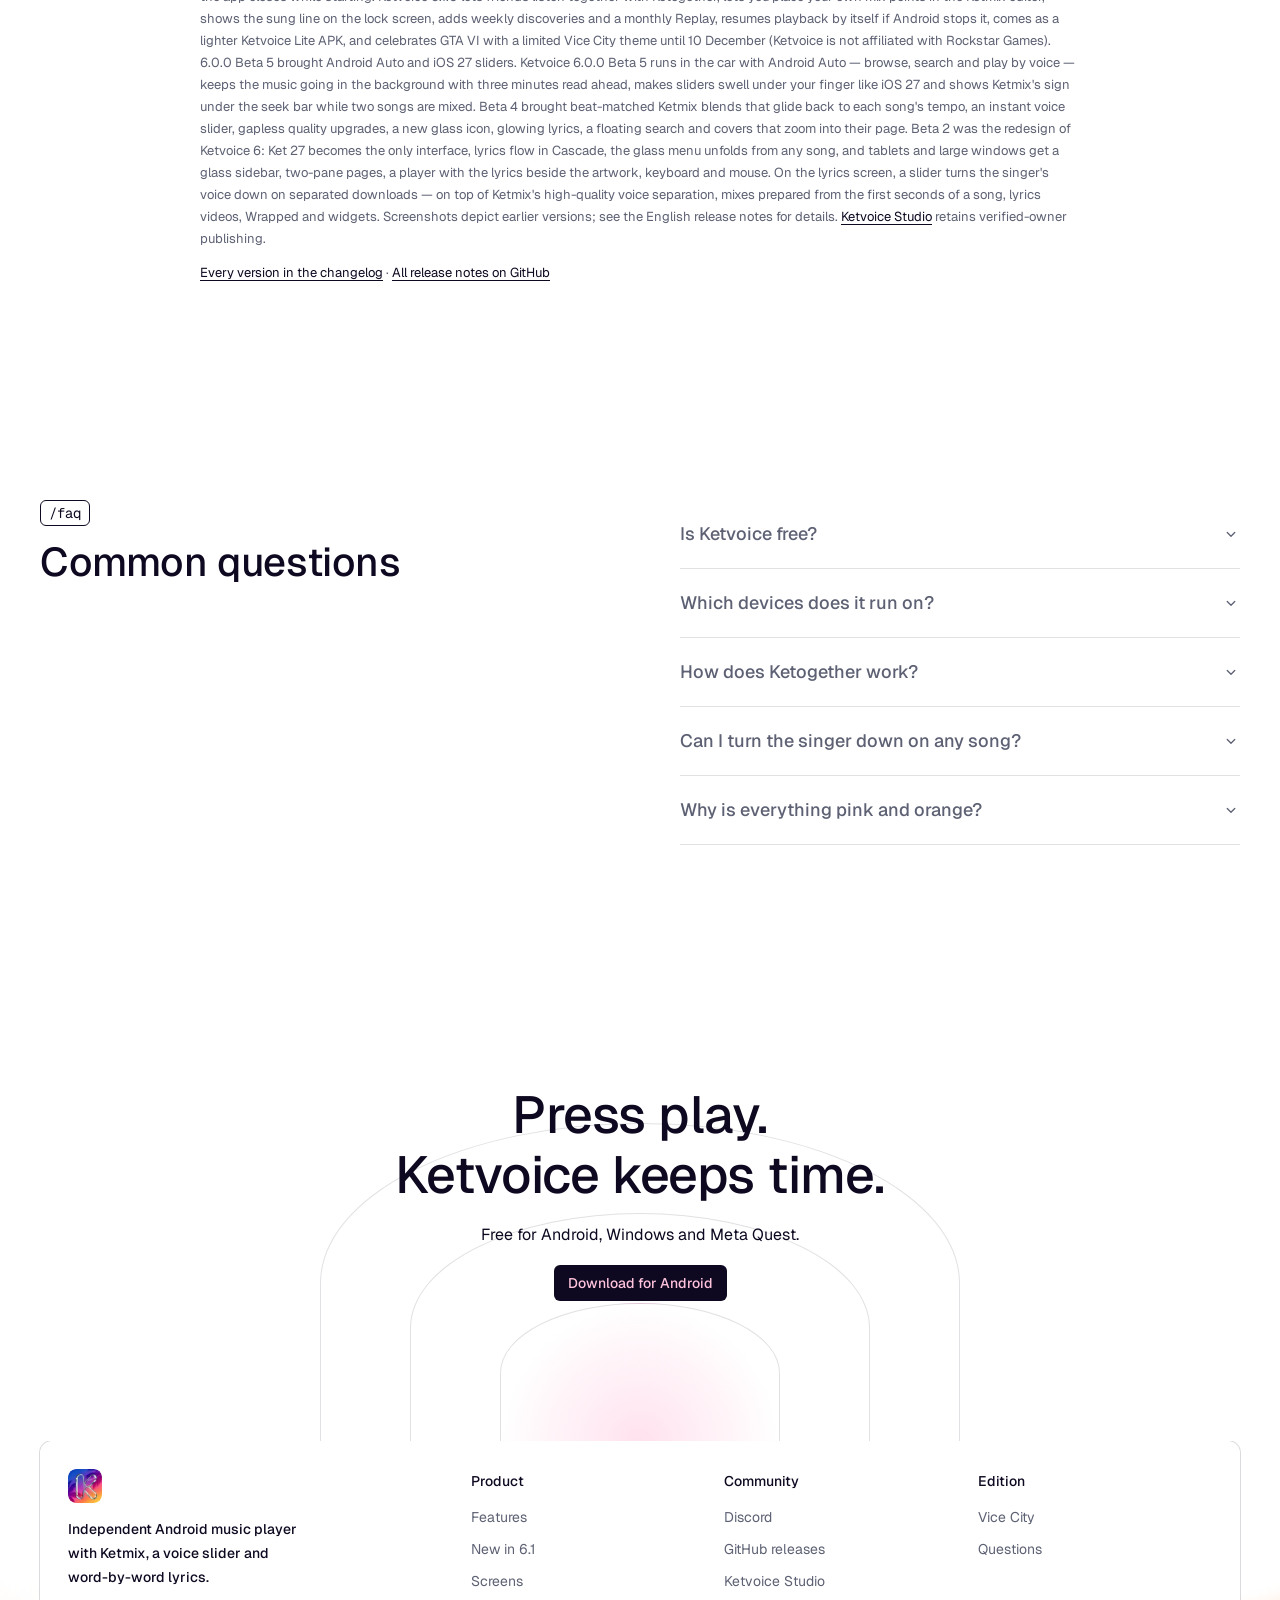
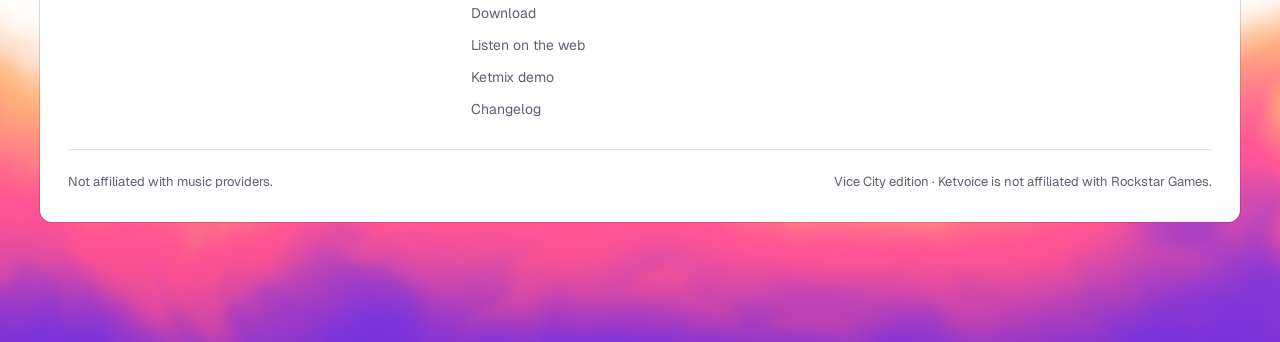
==== commit 9964ba69: "Ketvoice TV 1.0.0: Android TV download, changelog label and release cache Co-Authored-By: Claude Opu" ====
--- a/index.html
+++ b/index.html
@@ -70,7 +70,7 @@
 <p class="hero-sub appear">Ketmix blends one song into the next like a DJ, a slider turns the singer down, and the lyrics follow every word — on your phone, in the car and on Meta Quest.</p>
 <div class="hero-actions appear">
 <div class="split" data-magnet id="split"><a class="btn btn-accent split-main" data-apk="android" href="https://github.com/Tysnnn23/Ketvoice/releases/latest">Download for Android</a><button aria-controls="split-menu" aria-expanded="false" aria-haspopup="true" aria-label="Choose another edition" class="btn btn-accent split-more" id="split-more" type="button"><svg aria-hidden="true" class="icon"><use href="#i-chev"/></svg></button>
-<div class="split-menu" id="split-menu" role="menu"><a data-apk="android" href="https://github.com/Tysnnn23/Ketvoice/releases/latest" role="menuitem">Android <small>phone &amp; tablet</small></a><a data-win="windows" href="https://github.com/Tysnnn23/Ketvoice/releases/download/windows-v2.0.1/Ketvoice-2.0.1.msi" role="menuitem">Windows <small>10 and 11</small></a><a data-apk="quest" href="https://github.com/Tysnnn23/Ketvoice/releases/latest" role="menuitem">Meta Quest <small>3 and 3S</small></a><a data-apk="lite" hidden href="https://github.com/Tysnnn23/Ketvoice/releases/latest" role="menuitem">Ketvoice Lite <small>modest phones</small></a><a data-apk="wear" hidden href="https://github.com/Tysnnn23/Ketvoice/releases/latest" role="menuitem">Wear OS <small>watch</small></a></div></div>
+<div class="split-menu" id="split-menu" role="menu"><a data-apk="android" href="https://github.com/Tysnnn23/Ketvoice/releases/latest" role="menuitem">Android <small>phone &amp; tablet</small></a><a data-win="windows" href="https://github.com/Tysnnn23/Ketvoice/releases/download/windows-v2.0.1/Ketvoice-2.0.1.msi" role="menuitem">Windows <small>10 and 11</small></a><a data-tv="tv" href="https://github.com/Tysnnn23/Ketvoice/releases/download/tv-v1.0.0/Ketvoice-TV-1.0.0.apk" role="menuitem">Android TV <small>and Google TV</small></a><a data-apk="quest" href="https://github.com/Tysnnn23/Ketvoice/releases/latest" role="menuitem">Meta Quest <small>3 and 3S</small></a><a data-apk="lite" hidden href="https://github.com/Tysnnn23/Ketvoice/releases/latest" role="menuitem">Ketvoice Lite <small>modest phones</small></a><a data-apk="wear" hidden href="https://github.com/Tysnnn23/Ketvoice/releases/latest" role="menuitem">Wear OS <small>watch</small></a></div></div>
 <a class="btn btn-line" data-magnet href="https://github.com/Tysnnn23/Ketvoice/releases/latest" rel="noopener noreferrer" target="_blank"><svg aria-hidden="true" class="icon"><use href="#i-gh"/></svg>Releases</a>
 <button class="btn btn-line discord-action" data-magnet type="button"><svg aria-hidden="true" class="icon"><use href="#i-disc"/></svg>Discord</button>
 </div>
@@ -200,11 +200,12 @@
 
 <section aria-labelledby="dl-title" class="download" id="download">
 <div class="wrap narrow">
-<header class="sec-head center reveal"><p class="tag">/download</p><h2 id="dl-title">Download Ketvoice</h2><p class="sec-sub" id="download-sub">Free for Android, Windows and Meta Quest.</p></header>
+<header class="sec-head center reveal"><p class="tag">/download</p><h2 id="dl-title">Download Ketvoice</h2><p class="sec-sub" id="download-sub">Free for Android, Android TV, Windows and Meta Quest.</p></header>
 <dl class="tally reveal" id="tally"><div><dt>releases on GitHub</dt><dd><span class="count" data-count="125" id="tally-releases">125</span></dd></div><div><dt>interface languages</dt><dd><span class="count" data-count="11">11</span></dd></div><div><dt>places to listen: phone, car, Quest</dt><dd><span class="count" data-count="3">3</span></dd></div></dl>
 <div class="download-list">
 <div class="download-row" id="android-row"><div class="dr-head"><h3>Android</h3><p class="small-note">Phone &amp; tablet · Android 12+</p></div><ul class="dr-list"><li><svg aria-hidden="true" class="icon"><use href="#i-check"/></svg>Android Auto in the car</li><li><svg aria-hidden="true" class="icon"><use href="#i-check"/></svg>Ketmix, voice slider and word-by-word lyrics</li><li><svg aria-hidden="true" class="icon"><use href="#i-check"/></svg>Updates itself from each release</li></ul><a class="row-button" href="https://github.com/Tysnnn23/Ketvoice/releases/latest" id="android-apk"><svg aria-hidden="true" class="icon"><use href="#i-down"/></svg>Download</a></div>
 <div class="download-row" id="windows-row"><div class="dr-head"><h3>Windows</h3><p class="small-note">Windows 10 and 11 · 64-bit · version 2.0.1</p></div><ul class="dr-list"><li><svg aria-hidden="true" class="icon"><use href="#i-check"/></svg>A liquid glass window and a far stronger Ketmix on desktop PCs</li><li><svg aria-hidden="true" class="icon"><use href="#i-check"/></svg>Discord, Last.fm, live sync with your phone and QR sign-in</li><li><svg aria-hidden="true" class="icon"><use href="#i-check"/></svg>Your own sources, AI word timing, and it updates itself</li></ul><a class="row-button" href="https://github.com/Tysnnn23/Ketvoice/releases/download/windows-v2.0.1/Ketvoice-2.0.1.msi" id="windows-msi"><svg aria-hidden="true" class="icon"><use href="#i-down"/></svg>Download</a></div>
+<div class="download-row" id="tv-row"><div class="dr-head"><h3>Android TV</h3><p class="small-note">Android TV and Google TV · Android 8+ · version 1.0.0</p></div><ul class="dr-list"><li><svg aria-hidden="true" class="icon"><use href="#i-check"/></svg>Made for the remote, on the big screen</li><li><svg aria-hidden="true" class="icon"><use href="#i-check"/></svg>Sign in with your phone by scanning a QR code</li><li><svg aria-hidden="true" class="icon"><use href="#i-check"/></svg>Full-screen player with Canvas and word-by-word lyrics</li></ul><a class="row-button" href="https://github.com/Tysnnn23/Ketvoice/releases/download/tv-v1.0.0/Ketvoice-TV-1.0.0.apk" id="tv-apk"><svg aria-hidden="true" class="icon"><use href="#i-down"/></svg>Download</a></div>
 <div class="download-row" id="quest-row"><div class="dr-head"><h3>Meta Quest</h3><p class="small-note">Quest 3 and 3S</p></div><ul class="dr-list"><li><svg aria-hidden="true" class="icon"><use href="#i-check"/></svg>A landscape layout for the headset</li><li><svg aria-hidden="true" class="icon"><use href="#i-check"/></svg>The same library, lyrics and Ketmix</li><li><svg aria-hidden="true" class="icon"><use href="#i-check"/></svg>Its own APK and its own updates</li></ul><a class="row-button" href="https://github.com/Tysnnn23/Ketvoice/releases/latest" id="quest-apk"><svg aria-hidden="true" class="icon"><use href="#i-down"/></svg>Download</a></div>
 <div class="download-row" id="lite-row" hidden><div class="dr-head"><h3>Ketvoice Lite</h3><p class="small-note">Android 11+ · modest phones &amp; tablets</p></div><ul class="dr-list"><li><svg aria-hidden="true" class="icon"><use href="#i-check"/></svg>The same effects, tuned lighter</li><li><svg aria-hidden="true" class="icon"><use href="#i-check"/></svg>Smaller memory and work budgets</li></ul><a class="row-button" href="https://github.com/Tysnnn23/Ketvoice/releases/latest" id="lite-apk"><svg aria-hidden="true" class="icon"><use href="#i-down"/></svg>Download</a></div>
 <div class="download-row" id="wear-row" hidden><div class="dr-head"><h3>Wear OS</h3><p class="small-note">Watch app</p></div><ul class="dr-list"><li><svg aria-hidden="true" class="icon"><use href="#i-check"/></svg>Ketvoice on your wrist</li></ul><a class="row-button" href="https://github.com/Tysnnn23/Ketvoice/releases/latest" id="wear-apk"><svg aria-hidden="true" class="icon"><use href="#i-down"/></svg>Download</a></div>
@@ -219,7 +220,7 @@
 </table>
 <aside class="release-notes" id="release-notes" hidden><div class="rn-head"><p class="tag">/release-notes</p><h3 id="release-notes-title"></h3></div><ul id="release-notes-list"></ul><button aria-controls="release-notes-list" aria-expanded="false" class="text-link rn-more" hidden id="rn-more" type="button">Show every change</button></aside>
 </div>
-<div class="container"><p class="download-footnote lead-note">Ketvoice for Windows 2.0.1 fills the player with the Canvas, shows sharp covers and the custom artwork from Ketvoice, and keeps recently played and statistics in sync with your phone. Ketvoice for Windows 2.0.0 is a new computer app: a liquid glass window, a far stronger Ketmix on desktop PCs with a live view of every mix, your account connected to Discord, Last.fm and ListenBrainz, live sync with your phone, sign-in with a QR code, listening rooms and profiles, sources you add yourself and lyrics timed word by word by AI. Windows 1.2.0 brought everything new on the phone since 8.2 to the computer: your colours, font, text size and corners, lyrics in your style, your own sidebar, Home, player buttons, library and menus, an equaliser for each pair of headphones, a choice of audio output, a lyrics editor, the Ketmix loop bridge and downloaded playlists that stay up to date. Windows 1.1.0 added Windows 11 glass, a full-screen player, buttons in the taskbar preview, Ketmix Studio on the computer and voices ready before you play; 1.0.0 was the first computer version, with Ketmix on two decks, word-by-word lyrics, Canvas, offline downloads, your account and phone control. Ketvoice 9.1.1 makes Ketmix blend songs instead of falling back to an echo, mixes out before a hard ending, and syncs recently played and statistics with your computer. Ketvoice 9.1.0 makes Ketmix follow the shape of each song, leaving at the end of a chorus or where the outro starts and landing where the next intro ends, makes transitions fuller and locked in time, and can learn from your 👍 and 👎 which transitions you like. Ketvoice 9.0.0 lets you make the app your own: your colours, font, text size and corners, lyrics in your style, the tabs, Home, player buttons, library and menus you want, an equaliser for each pair of headphones from your own profiles, and a lyrics editor to time words yourself. Ketvoice 8.4.0 adds a second glass look called Crystal, a full Android Auto experience with voice, a real library and the whole queue on the car screen, a Ketmix loop bridge between distant tempos, a real audio output picker, a search in Settings, downloaded playlists that stay up to date, a soundtrack for the year recap and Ketogether host controls. Ketvoice 8.3.0 makes lyrics fill word by word at an even pace, brings held notes to life letter by letter, softens the lines around the one being sung, gives the player artwork the height of its own shape and makes the glass lighter, cleaner and more physical. Ketvoice 8.2.0 brings a player background that moves with the colours of the artwork, livelier lyrics, featured cards on Home, automatic power saving, an optional diagnostic and Ketmix Studio presets that follow your account. Ketvoice 8.1.0 makes the app smoother and quicker to load, puts the Canvas back edge to edge, brings you back to the player from the small cover over the lyrics or the queue, and lets you control Ketvoice on your other devices, including Windows. Ketvoice 8.0.0 brings refractive glass, a tab bar that melts, menus that grow out of the button, a player that folds into the lyrics, duet lyrics, Ketmix Studio and live statistics. Ketvoice 7.6.0 shows every Canvas whole and keeps it, makes the app much lighter, adds voice level while streaming, volume points in your own mixes and three new Ketmix transitions. Ketvoice 7.5.0 brings Google Cast, lyrics in Latin letters, Apple-Music-style moving album headers, truer album colours, artwork that stays cached, faster downloads, one glass slider, search inside your lists and a standby screen while charging. Ketvoice 7.4.0 brings two home-screen widgets that really control your music, an immersive artist page, calmer player colours and bigger covers on Downloads and Favourites. Ketvoice 7.3.0 lets you select downloads and get them again in better quality, imports playlists from Apple Music, Tidal and SoundCloud, opens albums on a floating cover or their Canvas, and adds a breathing player, song credits and a share card. Ketvoice 7.2.0 brings a Library laid out like Apple Music, Favourites and Downloads pages, Lossless badges, faster starts, lighter Canvas, phone and web in step and better search. Ketvoice 7.1.0 makes Ketmix keep song endings and mix more carefully, keeps glass readable, adds a black theme, a compact widget and a radio that does not repeat itself. Ketvoice 7.0.0 brings a Home made for you, songs of the same style after your queue, Downloads sorted like Apple Music and the rhythm model built in. Ketvoice 6.9.0 brings a Ketmix editor you can shape and hear, and mixes that respect the lyrics. Ketvoice 6.8.0 lets Ketmix download a small AI model that finds beats and bars. Ketvoice 6.7.0 fits each Ketmix blend to its two songs, makes Ketvoice Lite start faster and brings back the GTA VI welcome screen. Ketvoice 6.6.0 makes the app smoother, redoes Playlists and Downloads, lays out tablets better and gives Vice City a quieter look. Ketvoice 6.5.0 brings Ketvoice Lite to Android 11 and tunes it for phones and tablets with little memory, with the same effects. Ketvoice 6.4.0 brings your friends' activity, redone widgets with live lyrics, smart offline downloads, cleaned-up local music and the Vice City neon night with Vice FM. Ketvoice 6.3.0 brings shared playlists, a public profile, Air Ket to move everything to a new phone over Wi-Fi, Canvas kept on the phone and shared by an album, new-release notifications and a faster start. Ketvoice 6.2.1 gives the Vice City theme a striped setting sun on Home and a sunset fill on the player's seek bar and sliders. Ketvoice 6.2.0 brings Ketvoice accounts with a profile photo and your library on every device, a search that understands what you ask, mood playlists, Spotify and Deezer playlist import, a livelier player, a welcome for new listeners and a limited theme for every season. Ketvoice 6.1.2 fixes the crash at launch of 6.1.0 and 6.1.1 on some phones. Ketvoice 6.1.1 adds a safe mode that shows the crash report if the app closes while starting. Ketvoice 6.1.0 lets friends listen together with Ketogether, lets you place your own mix points in the Ketmix editor, shows the sung line on the lock screen, adds weekly discoveries and a monthly Replay, resumes playback by itself if Android stops it, comes as a lighter Ketvoice Lite APK, and celebrates GTA VI with a limited Vice City theme until 10 December (Ketvoice is not affiliated with Rockstar Games). 6.0.0 Beta 5 brought Android Auto and iOS 27 sliders. Ketvoice 6.0.0 Beta 5 runs in the car with Android Auto — browse, search and play by voice — keeps the music going in the background with three minutes read ahead, makes sliders swell under your finger like iOS 27 and shows Ketmix's sign under the seek bar while two songs are mixed. Beta 4 brought beat-matched Ketmix blends that glide back to each song's tempo, an instant voice slider, gapless quality upgrades, a new glass icon, glowing lyrics, a floating search and covers that zoom into their page. Beta 2 was the redesign of Ketvoice 6: Ket 27 becomes the only interface, lyrics flow in Cascade, the glass menu unfolds from any song, and tablets and large windows get a glass sidebar, two-pane pages, a player with the lyrics beside the artwork, keyboard and mouse. On the lyrics screen, a slider turns the singer's voice down on separated downloads — on top of Ketmix's high-quality voice separation, mixes prepared from the first seconds of a song, lyrics videos, Wrapped and widgets. Screenshots depict earlier versions; see the English release notes for details. <a href="https://tysnnn23.github.io/Ketvoice/admin/ketvoice-admin.html" target="_blank" rel="noopener noreferrer">Ketvoice Studio</a> retains verified-owner publishing.</p></div>
+<div class="container"><p class="download-footnote lead-note">Ketvoice TV 1.0.0 brings Ketvoice to Android TV and Google TV: made for the remote, signed in with a QR code from your phone, with your synced library, the Canvas full screen, word-by-word lyrics and Ketmix. Ketvoice for Windows 2.0.1 fills the player with the Canvas, shows sharp covers and the custom artwork from Ketvoice, and keeps recently played and statistics in sync with your phone. Ketvoice for Windows 2.0.0 is a new computer app: a liquid glass window, a far stronger Ketmix on desktop PCs with a live view of every mix, your account connected to Discord, Last.fm and ListenBrainz, live sync with your phone, sign-in with a QR code, listening rooms and profiles, sources you add yourself and lyrics timed word by word by AI. Windows 1.2.0 brought everything new on the phone since 8.2 to the computer: your colours, font, text size and corners, lyrics in your style, your own sidebar, Home, player buttons, library and menus, an equaliser for each pair of headphones, a choice of audio output, a lyrics editor, the Ketmix loop bridge and downloaded playlists that stay up to date. Windows 1.1.0 added Windows 11 glass, a full-screen player, buttons in the taskbar preview, Ketmix Studio on the computer and voices ready before you play; 1.0.0 was the first computer version, with Ketmix on two decks, word-by-word lyrics, Canvas, offline downloads, your account and phone control. Ketvoice 9.1.1 makes Ketmix blend songs instead of falling back to an echo, mixes out before a hard ending, and syncs recently played and statistics with your computer. Ketvoice 9.1.0 makes Ketmix follow the shape of each song, leaving at the end of a chorus or where the outro starts and landing where the next intro ends, makes transitions fuller and locked in time, and can learn from your 👍 and 👎 which transitions you like. Ketvoice 9.0.0 lets you make the app your own: your colours, font, text size and corners, lyrics in your style, the tabs, Home, player buttons, library and menus you want, an equaliser for each pair of headphones from your own profiles, and a lyrics editor to time words yourself. Ketvoice 8.4.0 adds a second glass look called Crystal, a full Android Auto experience with voice, a real library and the whole queue on the car screen, a Ketmix loop bridge between distant tempos, a real audio output picker, a search in Settings, downloaded playlists that stay up to date, a soundtrack for the year recap and Ketogether host controls. Ketvoice 8.3.0 makes lyrics fill word by word at an even pace, brings held notes to life letter by letter, softens the lines around the one being sung, gives the player artwork the height of its own shape and makes the glass lighter, cleaner and more physical. Ketvoice 8.2.0 brings a player background that moves with the colours of the artwork, livelier lyrics, featured cards on Home, automatic power saving, an optional diagnostic and Ketmix Studio presets that follow your account. Ketvoice 8.1.0 makes the app smoother and quicker to load, puts the Canvas back edge to edge, brings you back to the player from the small cover over the lyrics or the queue, and lets you control Ketvoice on your other devices, including Windows. Ketvoice 8.0.0 brings refractive glass, a tab bar that melts, menus that grow out of the button, a player that folds into the lyrics, duet lyrics, Ketmix Studio and live statistics. Ketvoice 7.6.0 shows every Canvas whole and keeps it, makes the app much lighter, adds voice level while streaming, volume points in your own mixes and three new Ketmix transitions. Ketvoice 7.5.0 brings Google Cast, lyrics in Latin letters, Apple-Music-style moving album headers, truer album colours, artwork that stays cached, faster downloads, one glass slider, search inside your lists and a standby screen while charging. Ketvoice 7.4.0 brings two home-screen widgets that really control your music, an immersive artist page, calmer player colours and bigger covers on Downloads and Favourites. Ketvoice 7.3.0 lets you select downloads and get them again in better quality, imports playlists from Apple Music, Tidal and SoundCloud, opens albums on a floating cover or their Canvas, and adds a breathing player, song credits and a share card. Ketvoice 7.2.0 brings a Library laid out like Apple Music, Favourites and Downloads pages, Lossless badges, faster starts, lighter Canvas, phone and web in step and better search. Ketvoice 7.1.0 makes Ketmix keep song endings and mix more carefully, keeps glass readable, adds a black theme, a compact widget and a radio that does not repeat itself. Ketvoice 7.0.0 brings a Home made for you, songs of the same style after your queue, Downloads sorted like Apple Music and the rhythm model built in. Ketvoice 6.9.0 brings a Ketmix editor you can shape and hear, and mixes that respect the lyrics. Ketvoice 6.8.0 lets Ketmix download a small AI model that finds beats and bars. Ketvoice 6.7.0 fits each Ketmix blend to its two songs, makes Ketvoice Lite start faster and brings back the GTA VI welcome screen. Ketvoice 6.6.0 makes the app smoother, redoes Playlists and Downloads, lays out tablets better and gives Vice City a quieter look. Ketvoice 6.5.0 brings Ketvoice Lite to Android 11 and tunes it for phones and tablets with little memory, with the same effects. Ketvoice 6.4.0 brings your friends' activity, redone widgets with live lyrics, smart offline downloads, cleaned-up local music and the Vice City neon night with Vice FM. Ketvoice 6.3.0 brings shared playlists, a public profile, Air Ket to move everything to a new phone over Wi-Fi, Canvas kept on the phone and shared by an album, new-release notifications and a faster start. Ketvoice 6.2.1 gives the Vice City theme a striped setting sun on Home and a sunset fill on the player's seek bar and sliders. Ketvoice 6.2.0 brings Ketvoice accounts with a profile photo and your library on every device, a search that understands what you ask, mood playlists, Spotify and Deezer playlist import, a livelier player, a welcome for new listeners and a limited theme for every season. Ketvoice 6.1.2 fixes the crash at launch of 6.1.0 and 6.1.1 on some phones. Ketvoice 6.1.1 adds a safe mode that shows the crash report if the app closes while starting. Ketvoice 6.1.0 lets friends listen together with Ketogether, lets you place your own mix points in the Ketmix editor, shows the sung line on the lock screen, adds weekly discoveries and a monthly Replay, resumes playback by itself if Android stops it, comes as a lighter Ketvoice Lite APK, and celebrates GTA VI with a limited Vice City theme until 10 December (Ketvoice is not affiliated with Rockstar Games). 6.0.0 Beta 5 brought Android Auto and iOS 27 sliders. Ketvoice 6.0.0 Beta 5 runs in the car with Android Auto — browse, search and play by voice — keeps the music going in the background with three minutes read ahead, makes sliders swell under your finger like iOS 27 and shows Ketmix's sign under the seek bar while two songs are mixed. Beta 4 brought beat-matched Ketmix blends that glide back to each song's tempo, an instant voice slider, gapless quality upgrades, a new glass icon, glowing lyrics, a floating search and covers that zoom into their page. Beta 2 was the redesign of Ketvoice 6: Ket 27 becomes the only interface, lyrics flow in Cascade, the glass menu unfolds from any song, and tablets and large windows get a glass sidebar, two-pane pages, a player with the lyrics beside the artwork, keyboard and mouse. On the lyrics screen, a slider turns the singer's voice down on separated downloads — on top of Ketmix's high-quality voice separation, mixes prepared from the first seconds of a song, lyrics videos, Wrapped and widgets. Screenshots depict earlier versions; see the English release notes for details. <a href="https://tysnnn23.github.io/Ketvoice/admin/ketvoice-admin.html" target="_blank" rel="noopener noreferrer">Ketvoice Studio</a> retains verified-owner publishing.</p></div>
 <div class="wrap narrow"><p class="download-footnote dl-links"><a href="changelog">Every version in the changelog</a> · <a href="https://github.com/Tysnnn23/Ketvoice/releases/latest" rel="noopener noreferrer" target="_blank">All release notes on GitHub</a></p></div>
 </section>
 
@@ -258,7 +259,7 @@
 </div></div>
 </footer>
 <div aria-live="polite" class="toast" id="toast" role="status"></div>
-<script src="js/main.js?v=202611211200"></script>
+<script src="js/main.js?v=202611261600"></script>
 <script src="js/flow.js?v=202611181200"></script>
 <script src="js/motion.js?v=202611181200"></script>
 <script src="js/ketmix/mix.js?v=202611191200"></script>
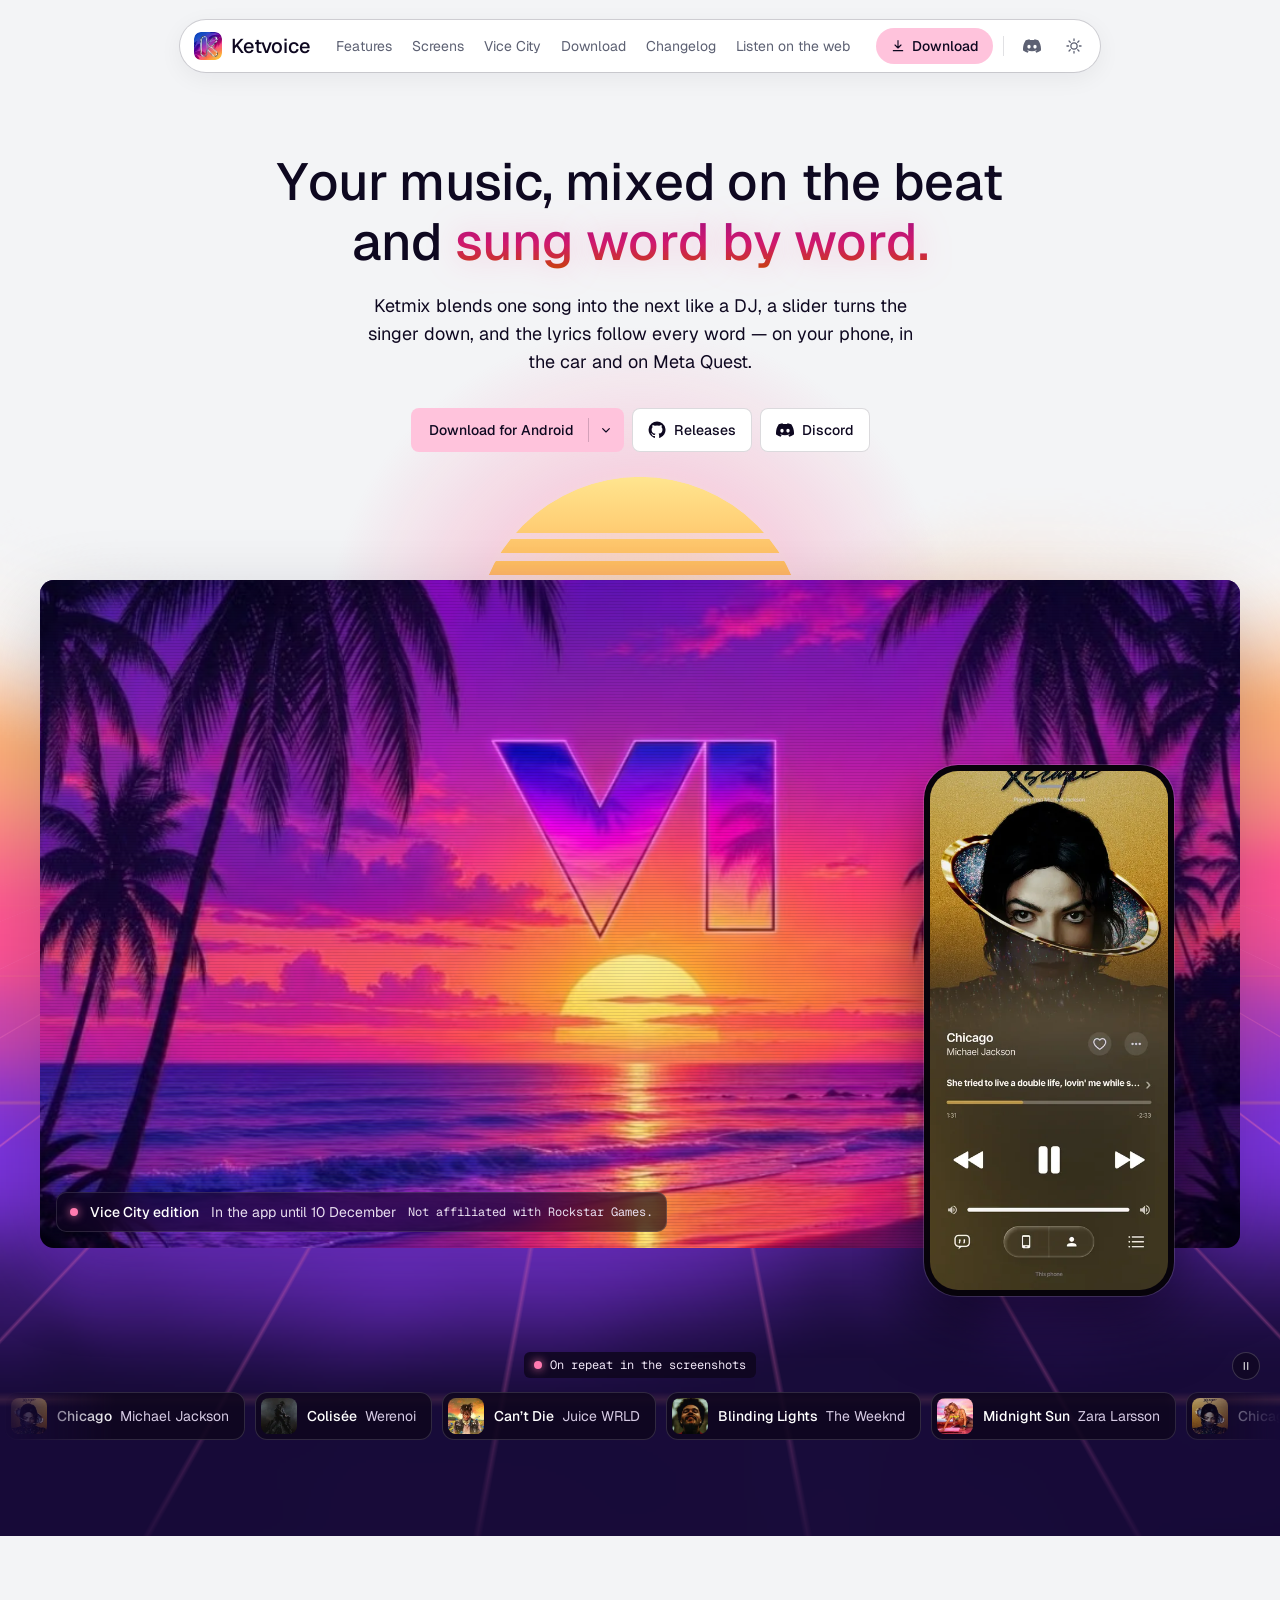
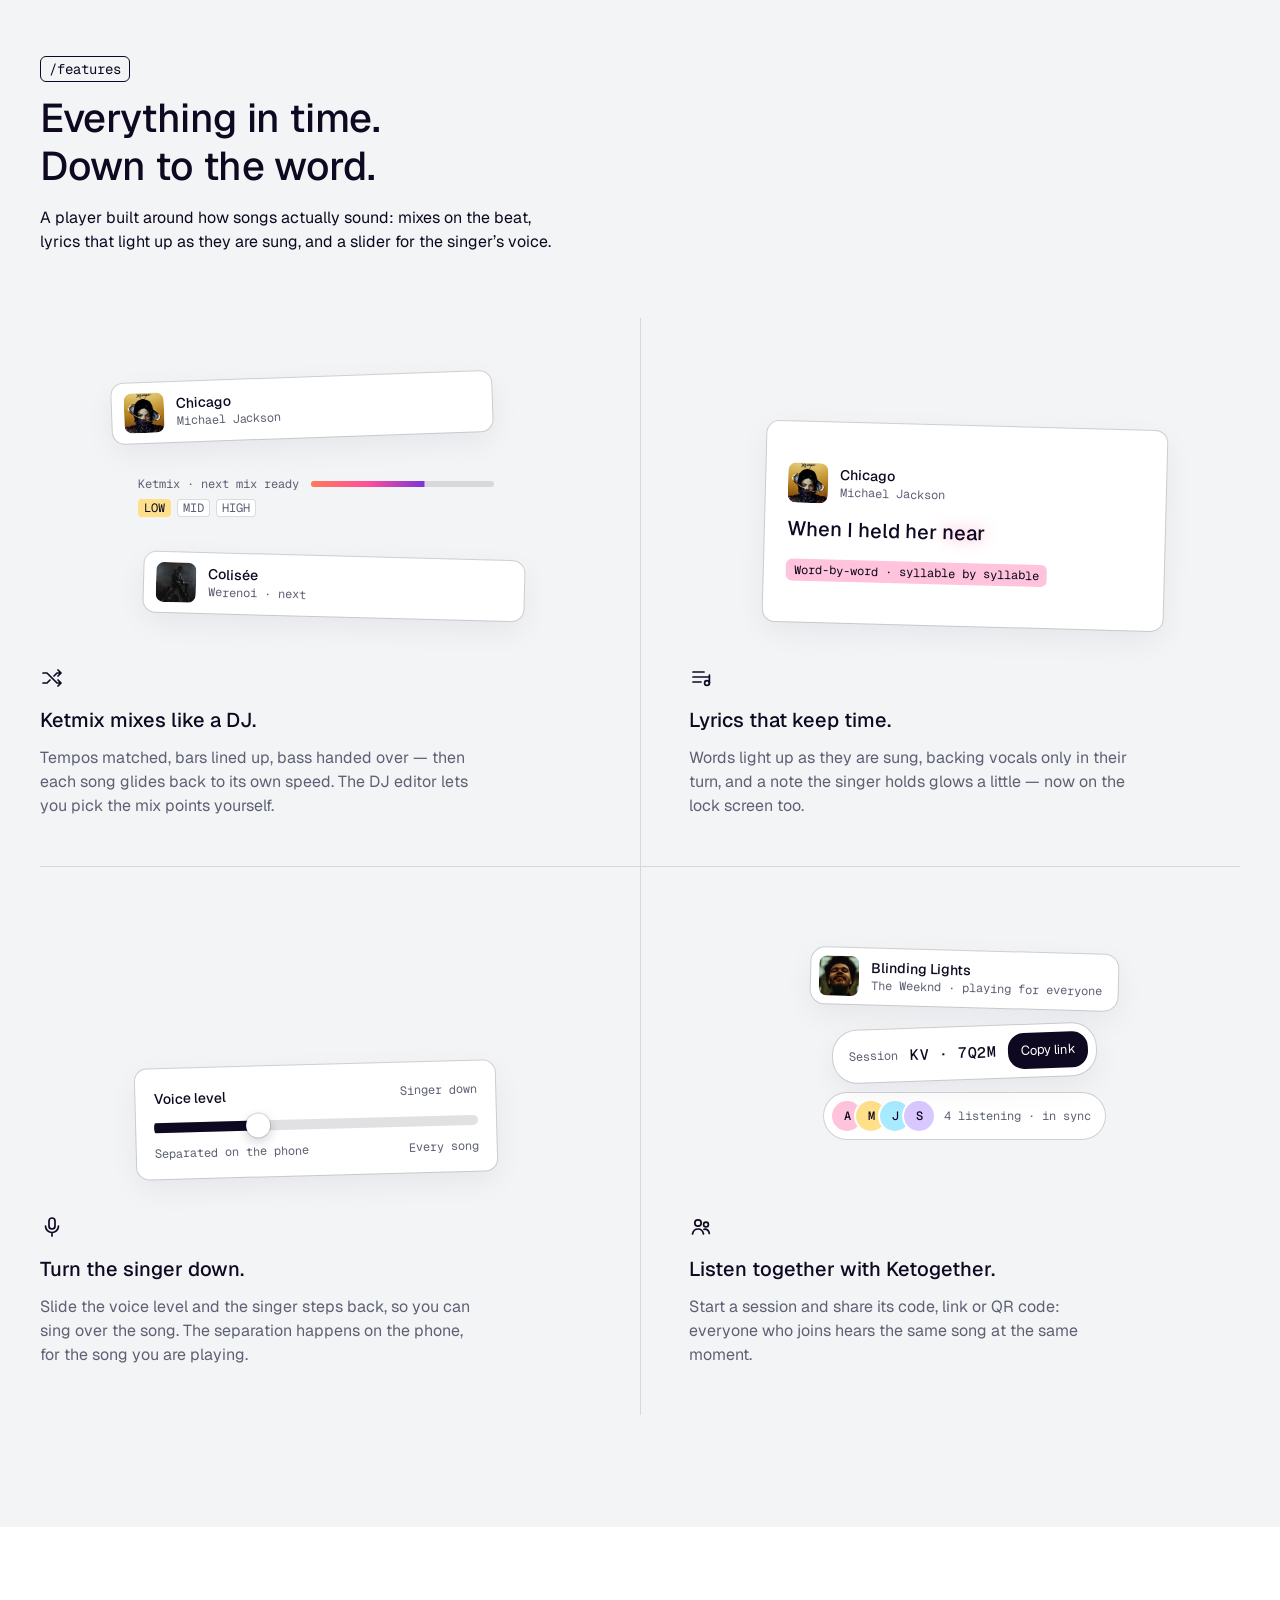
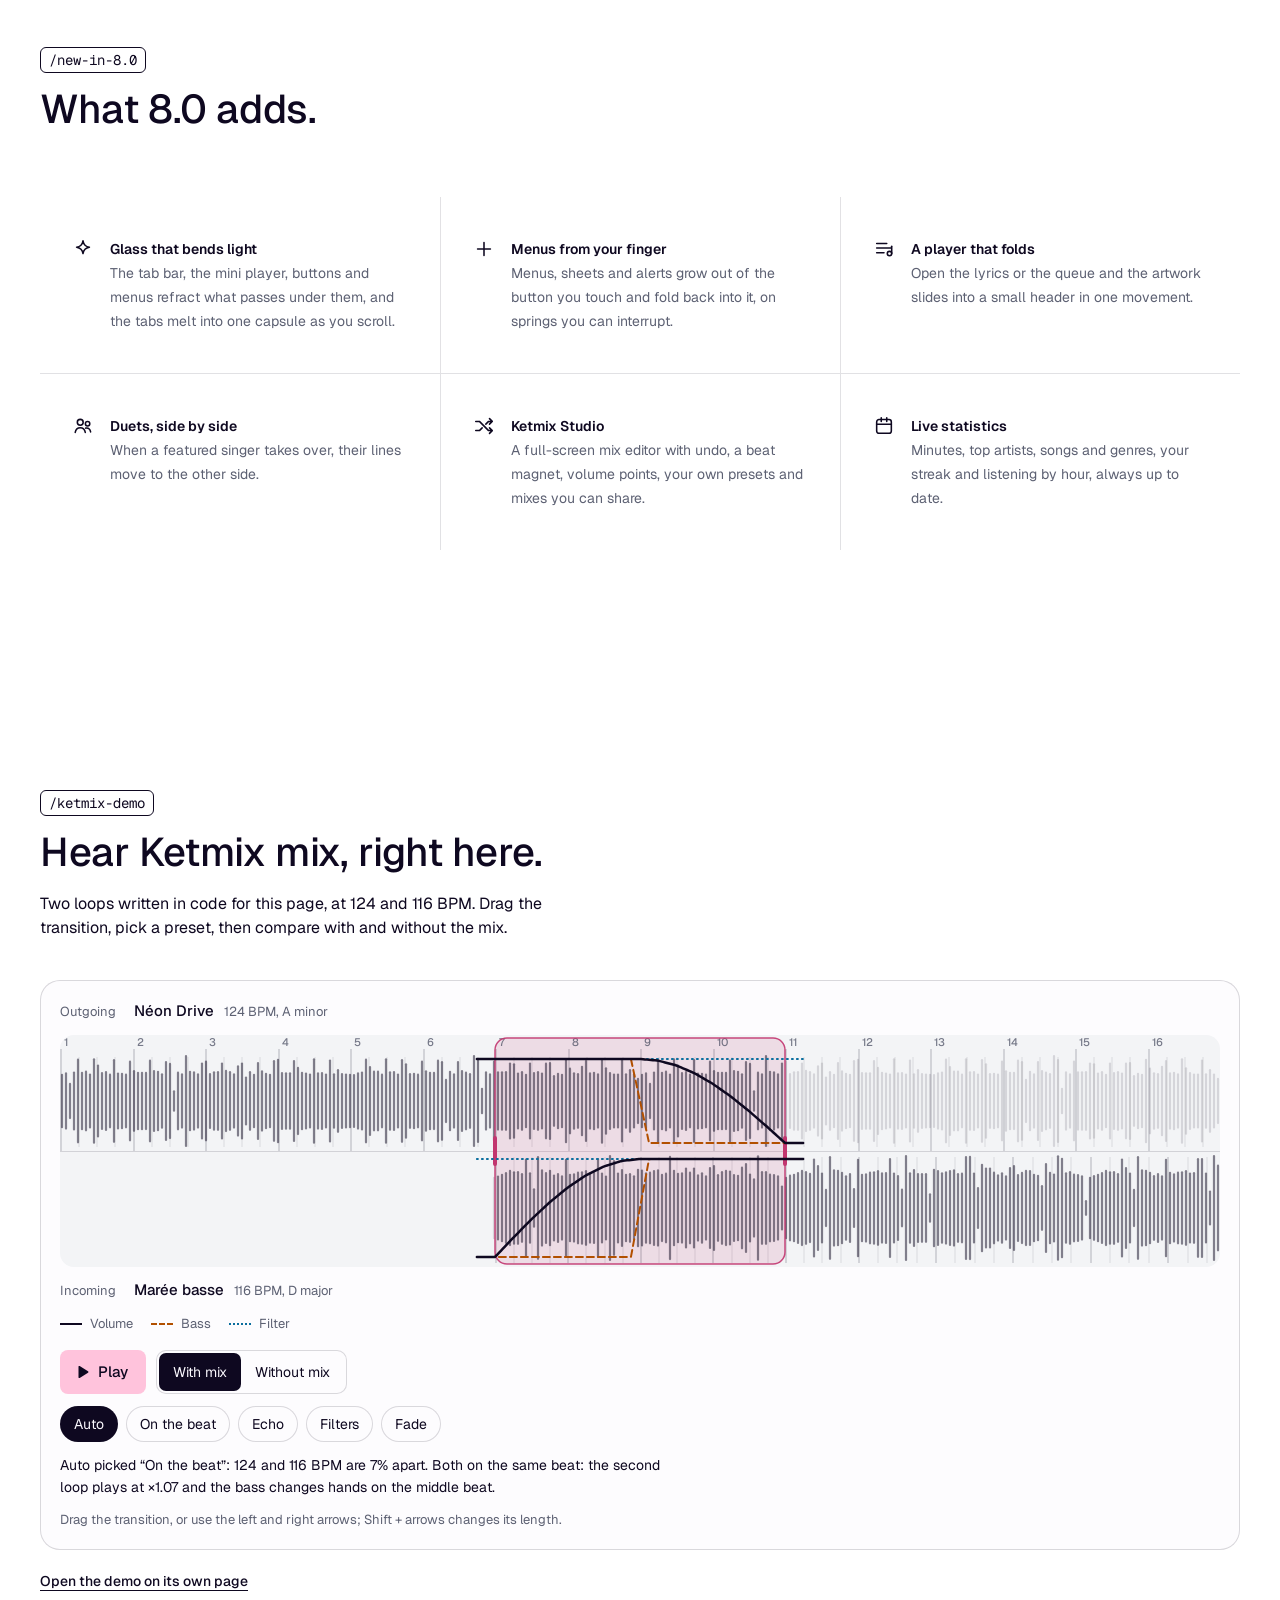
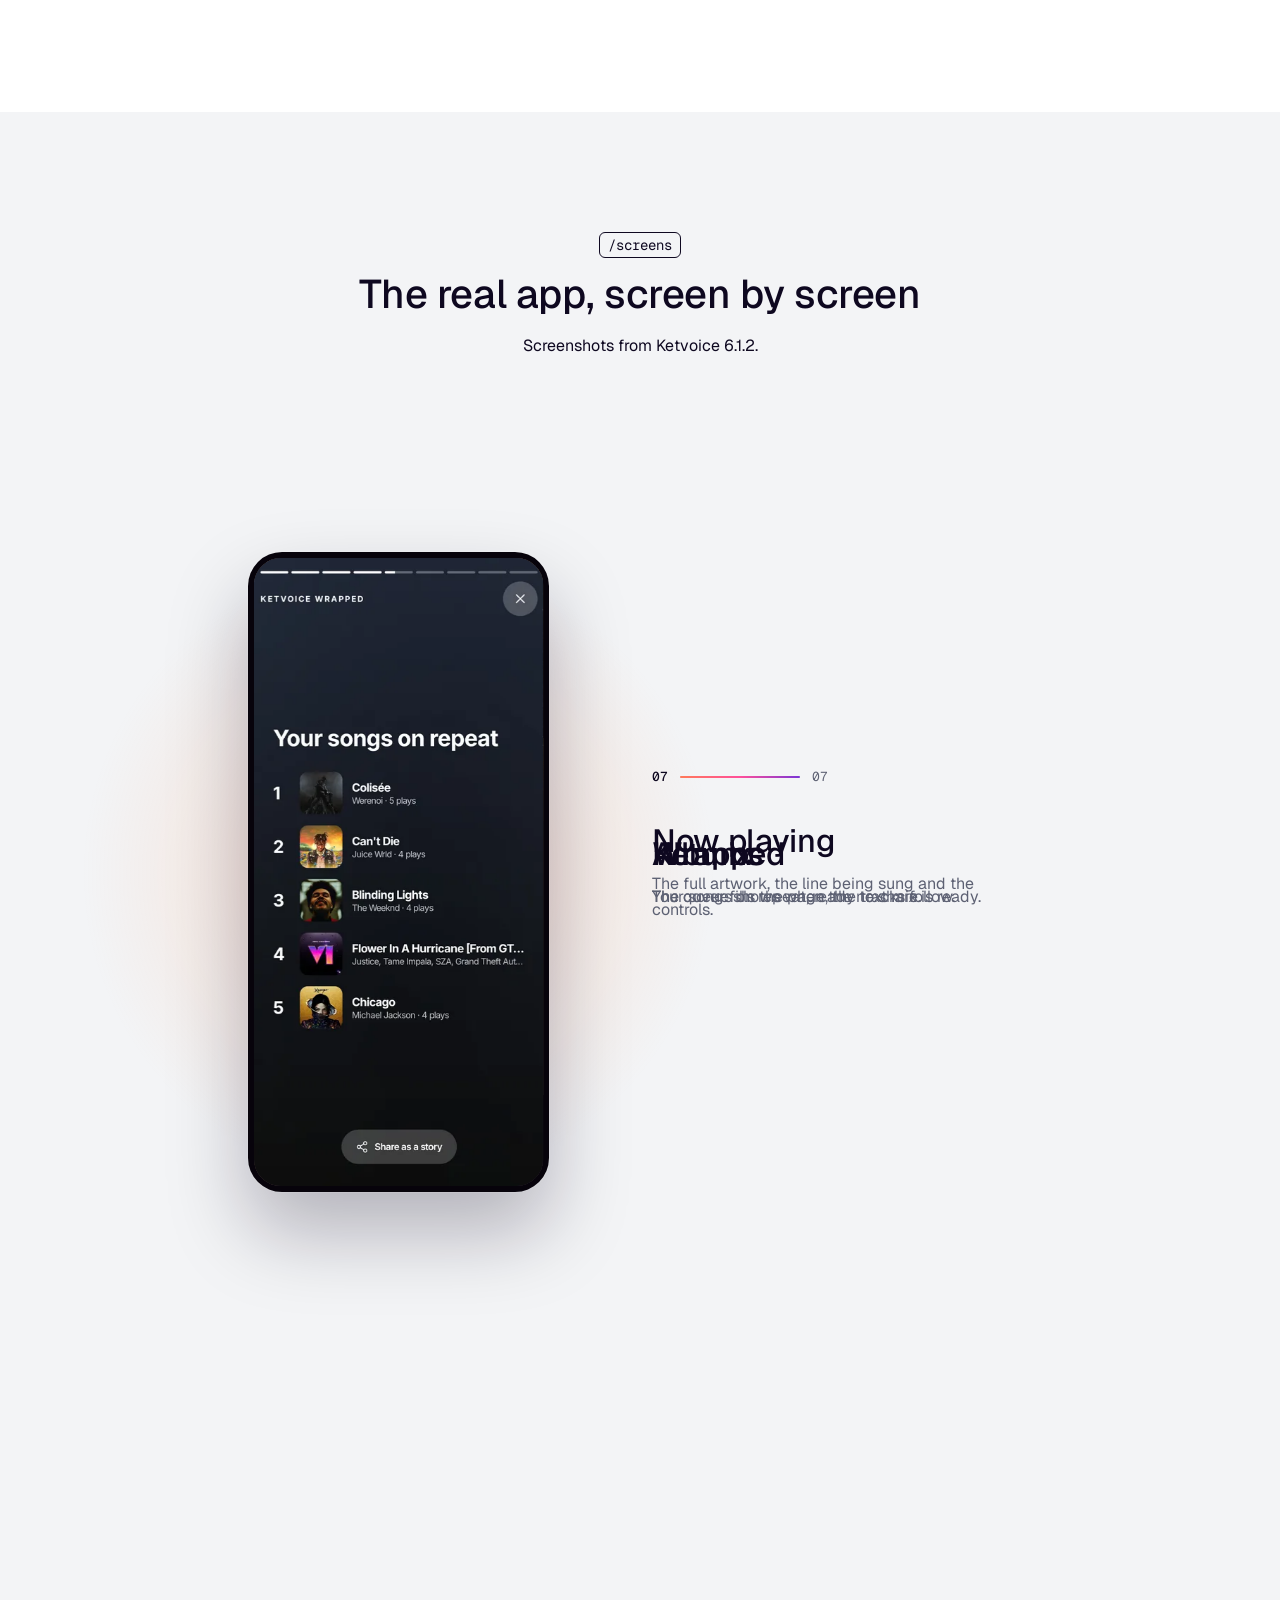
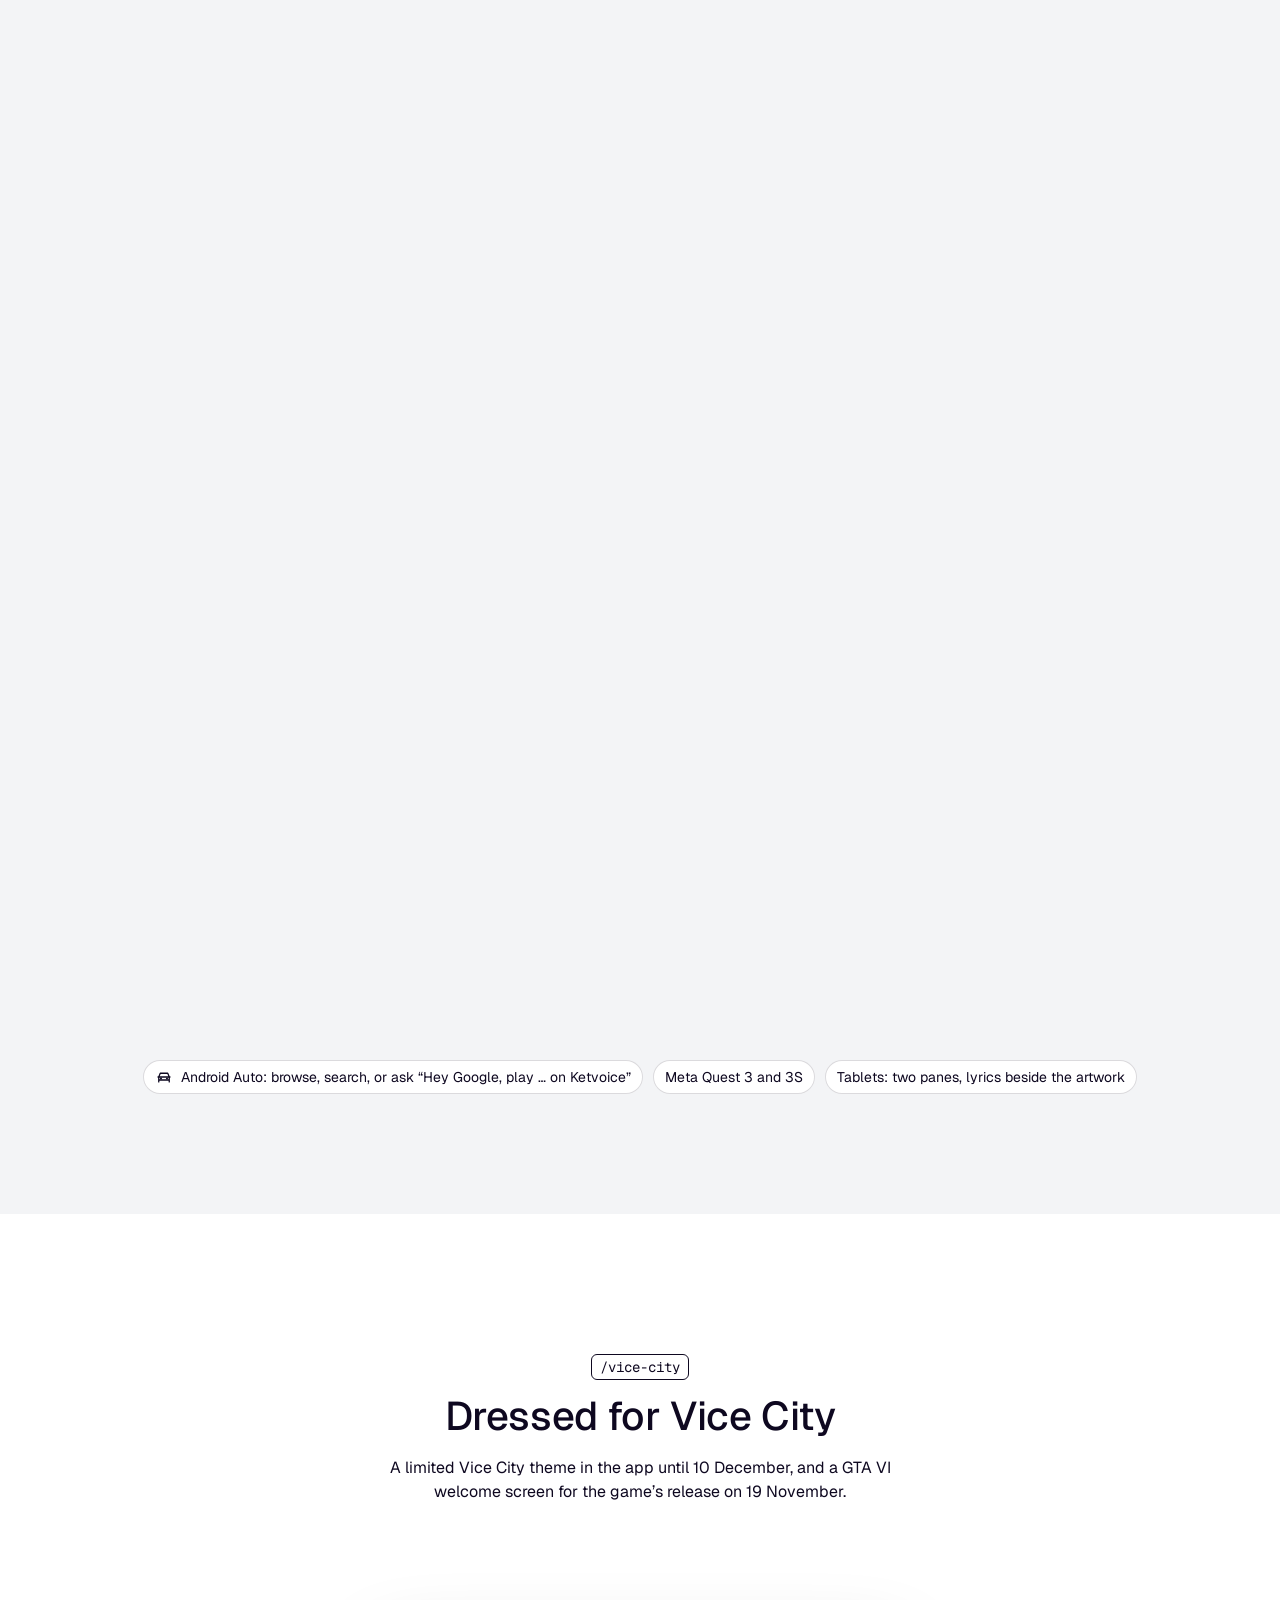
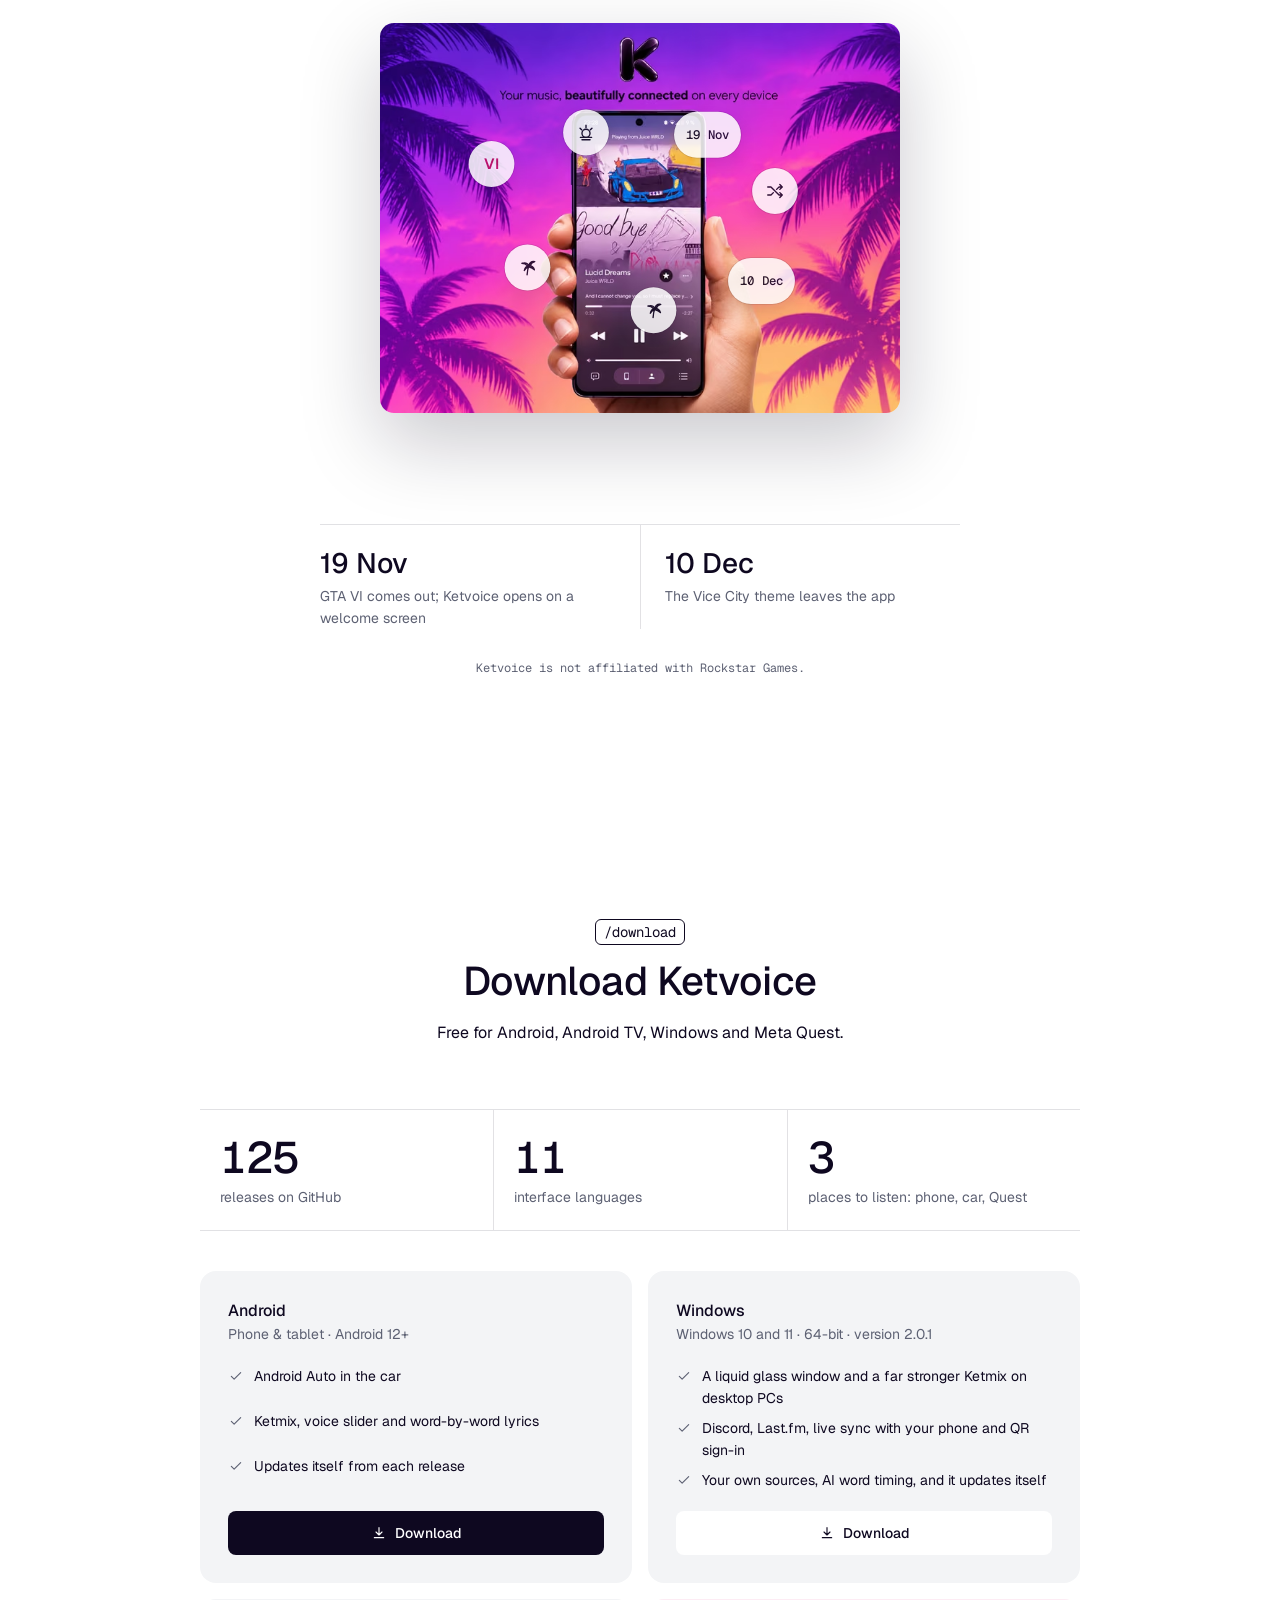
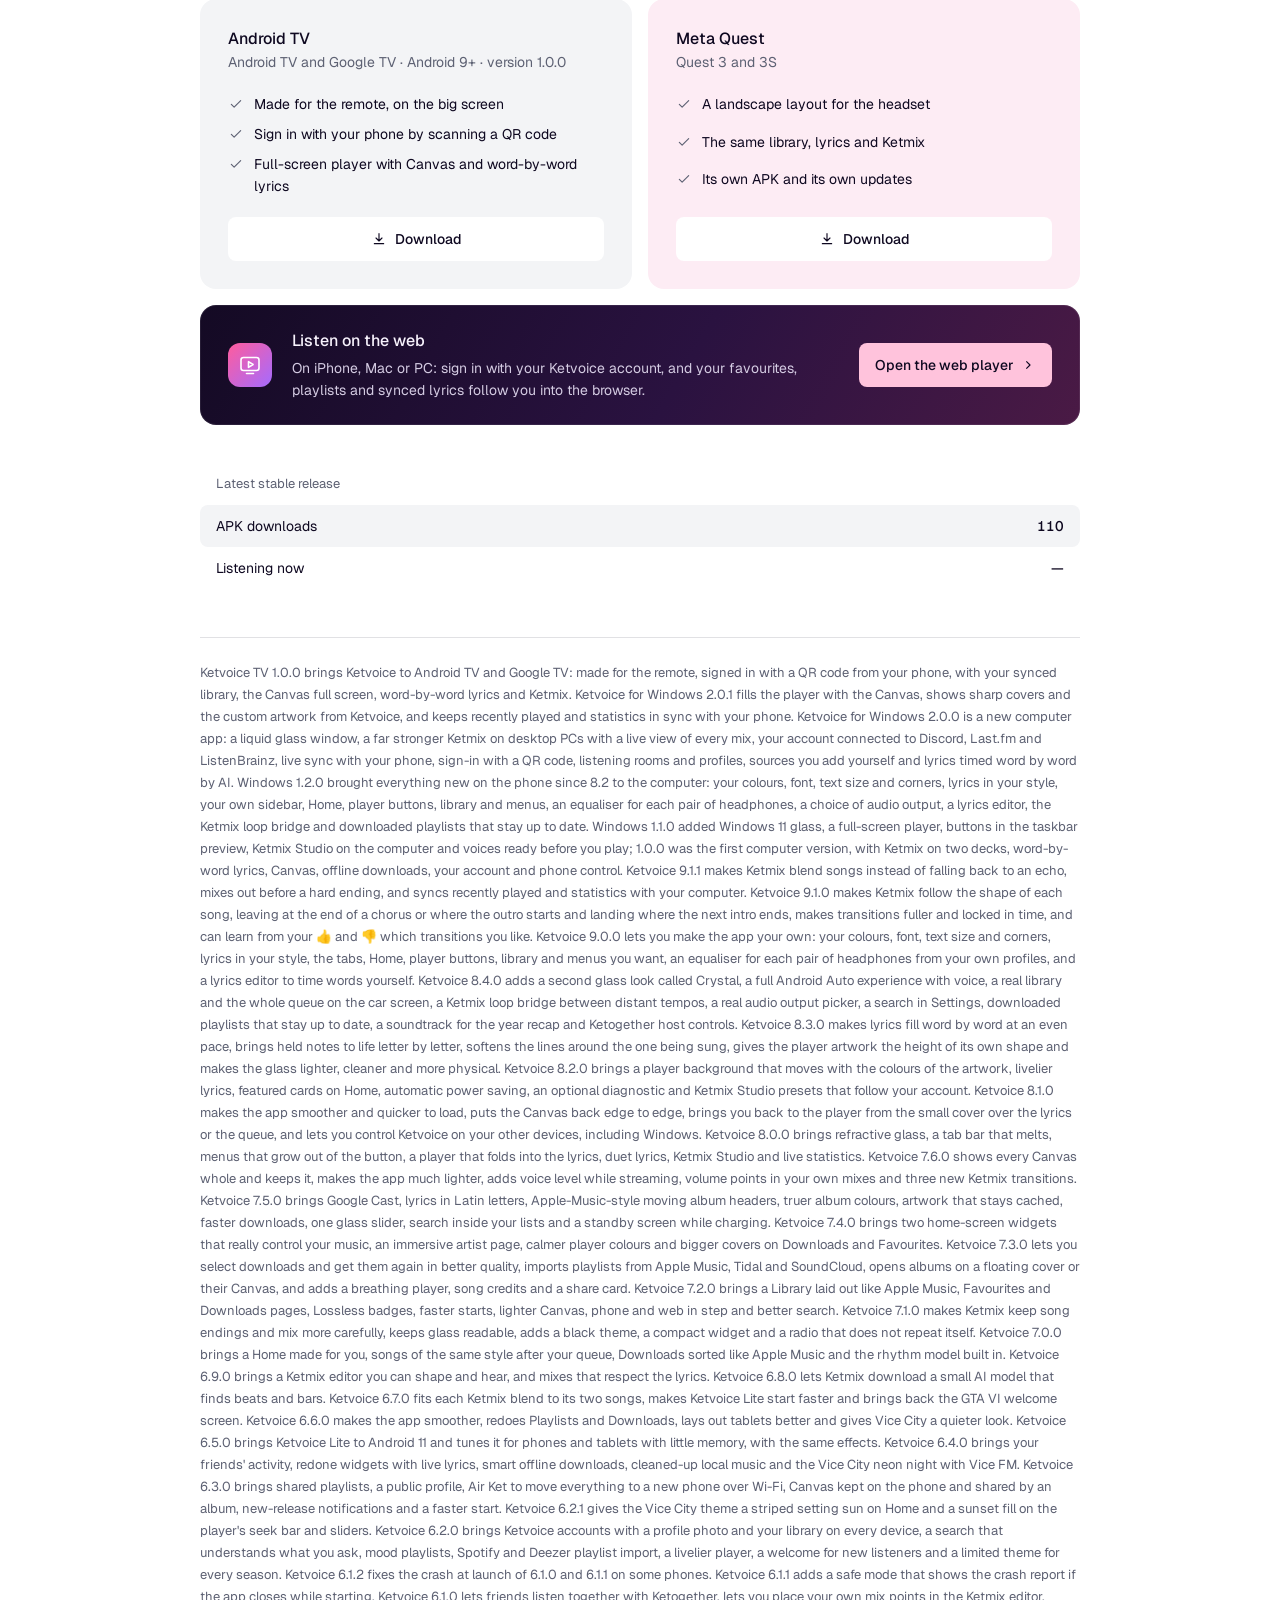
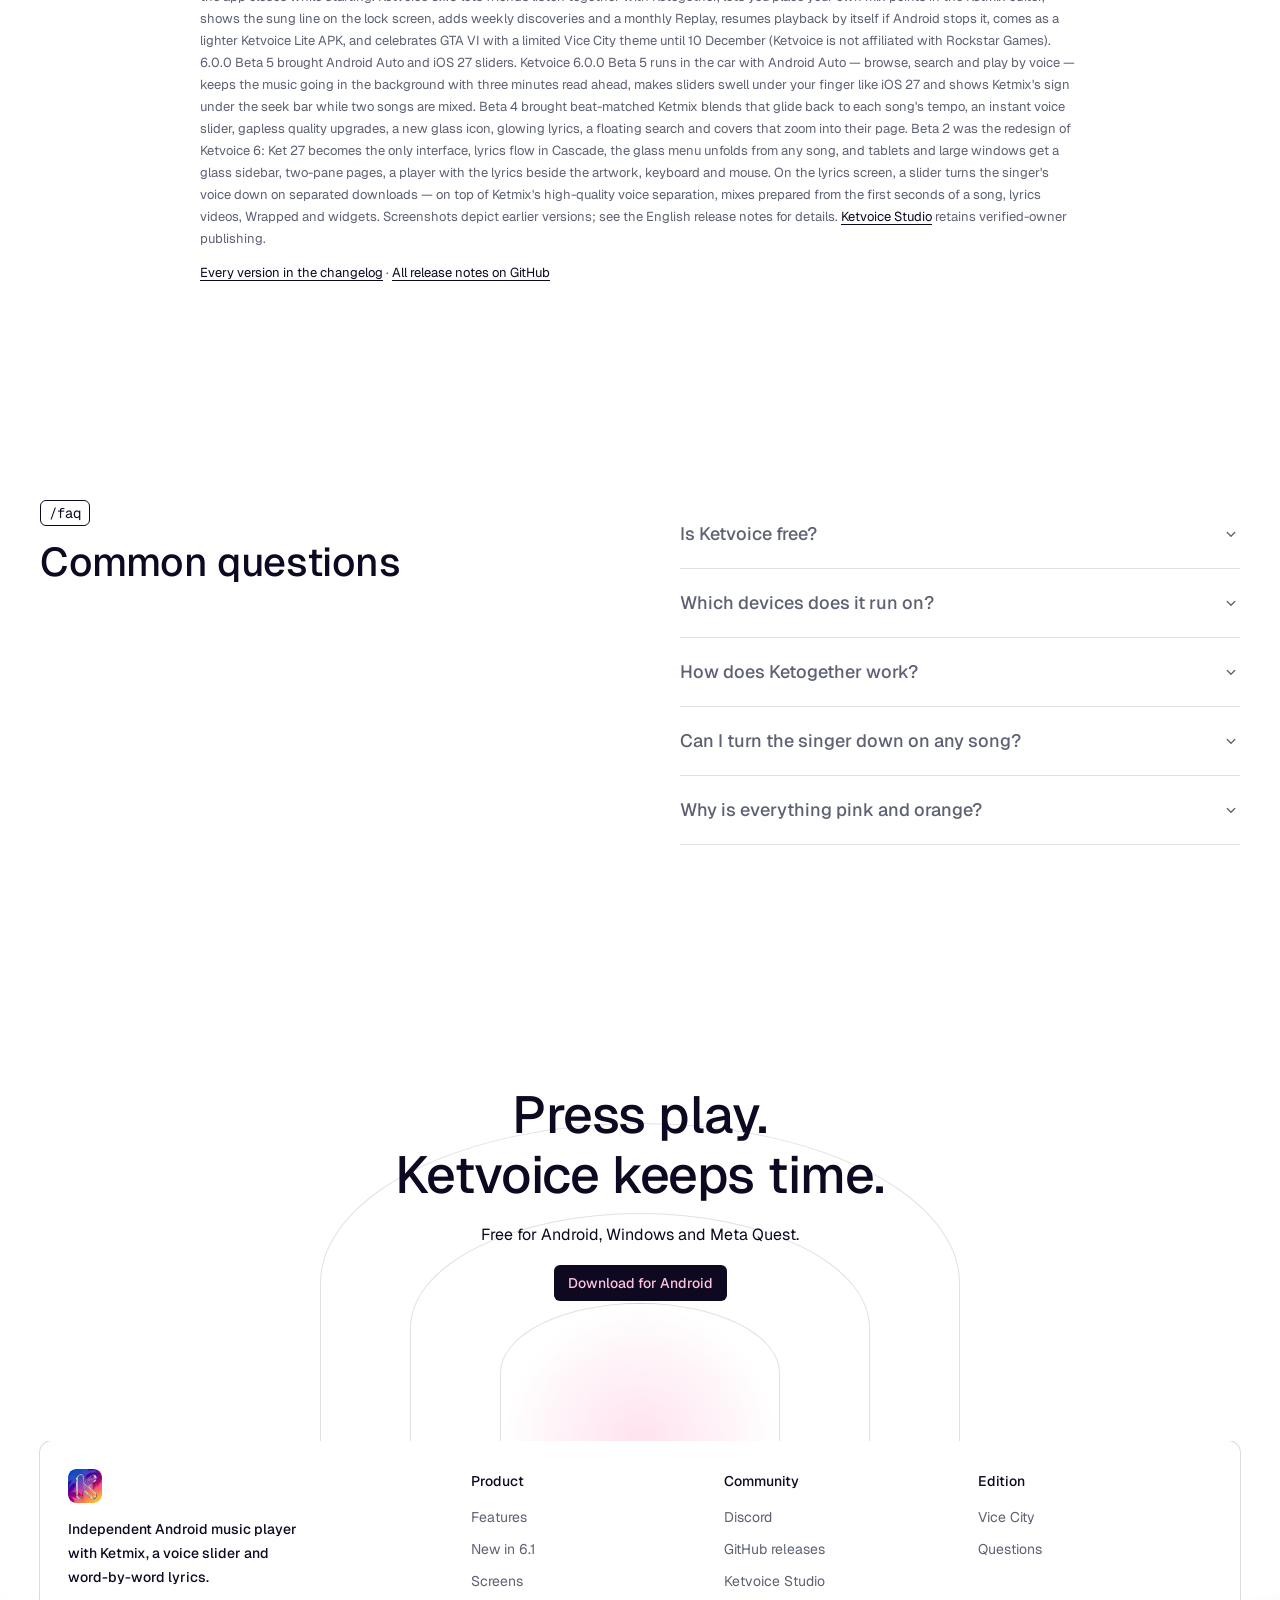
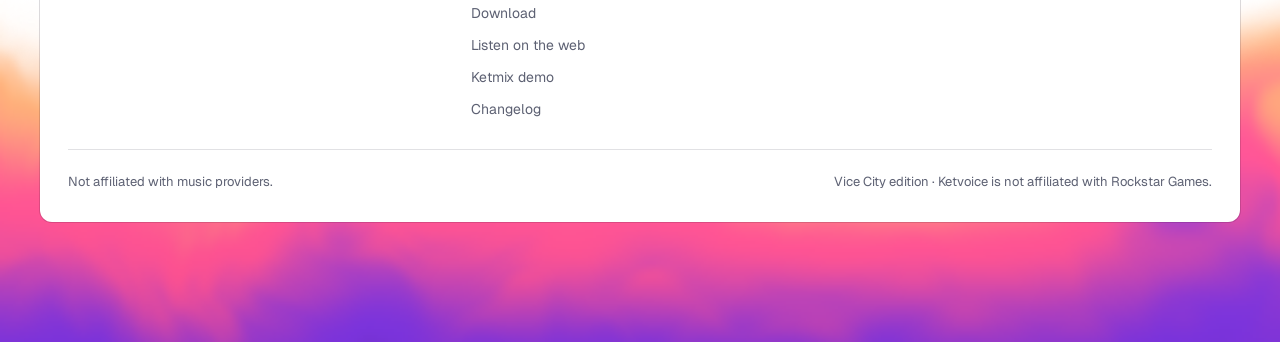
==== commit 75de4f0b: "Ketvoice TV needs Android TV 9 or later Co-Authored-By: Claude Opus 5.5 <noreply@anthropic.com> Clau" ====
--- a/index.html
+++ b/index.html
@@ -205,7 +205,7 @@
 <div class="download-list">
 <div class="download-row" id="android-row"><div class="dr-head"><h3>Android</h3><p class="small-note">Phone &amp; tablet · Android 12+</p></div><ul class="dr-list"><li><svg aria-hidden="true" class="icon"><use href="#i-check"/></svg>Android Auto in the car</li><li><svg aria-hidden="true" class="icon"><use href="#i-check"/></svg>Ketmix, voice slider and word-by-word lyrics</li><li><svg aria-hidden="true" class="icon"><use href="#i-check"/></svg>Updates itself from each release</li></ul><a class="row-button" href="https://github.com/Tysnnn23/Ketvoice/releases/latest" id="android-apk"><svg aria-hidden="true" class="icon"><use href="#i-down"/></svg>Download</a></div>
 <div class="download-row" id="windows-row"><div class="dr-head"><h3>Windows</h3><p class="small-note">Windows 10 and 11 · 64-bit · version 2.0.1</p></div><ul class="dr-list"><li><svg aria-hidden="true" class="icon"><use href="#i-check"/></svg>A liquid glass window and a far stronger Ketmix on desktop PCs</li><li><svg aria-hidden="true" class="icon"><use href="#i-check"/></svg>Discord, Last.fm, live sync with your phone and QR sign-in</li><li><svg aria-hidden="true" class="icon"><use href="#i-check"/></svg>Your own sources, AI word timing, and it updates itself</li></ul><a class="row-button" href="https://github.com/Tysnnn23/Ketvoice/releases/download/windows-v2.0.1/Ketvoice-2.0.1.msi" id="windows-msi"><svg aria-hidden="true" class="icon"><use href="#i-down"/></svg>Download</a></div>
-<div class="download-row" id="tv-row"><div class="dr-head"><h3>Android TV</h3><p class="small-note">Android TV and Google TV · Android 8+ · version 1.0.0</p></div><ul class="dr-list"><li><svg aria-hidden="true" class="icon"><use href="#i-check"/></svg>Made for the remote, on the big screen</li><li><svg aria-hidden="true" class="icon"><use href="#i-check"/></svg>Sign in with your phone by scanning a QR code</li><li><svg aria-hidden="true" class="icon"><use href="#i-check"/></svg>Full-screen player with Canvas and word-by-word lyrics</li></ul><a class="row-button" href="https://github.com/Tysnnn23/Ketvoice/releases/download/tv-v1.0.0/Ketvoice-TV-1.0.0.apk" id="tv-apk"><svg aria-hidden="true" class="icon"><use href="#i-down"/></svg>Download</a></div>
+<div class="download-row" id="tv-row"><div class="dr-head"><h3>Android TV</h3><p class="small-note">Android TV and Google TV · Android 9+ · version 1.0.0</p></div><ul class="dr-list"><li><svg aria-hidden="true" class="icon"><use href="#i-check"/></svg>Made for the remote, on the big screen</li><li><svg aria-hidden="true" class="icon"><use href="#i-check"/></svg>Sign in with your phone by scanning a QR code</li><li><svg aria-hidden="true" class="icon"><use href="#i-check"/></svg>Full-screen player with Canvas and word-by-word lyrics</li></ul><a class="row-button" href="https://github.com/Tysnnn23/Ketvoice/releases/download/tv-v1.0.0/Ketvoice-TV-1.0.0.apk" id="tv-apk"><svg aria-hidden="true" class="icon"><use href="#i-down"/></svg>Download</a></div>
 <div class="download-row" id="quest-row"><div class="dr-head"><h3>Meta Quest</h3><p class="small-note">Quest 3 and 3S</p></div><ul class="dr-list"><li><svg aria-hidden="true" class="icon"><use href="#i-check"/></svg>A landscape layout for the headset</li><li><svg aria-hidden="true" class="icon"><use href="#i-check"/></svg>The same library, lyrics and Ketmix</li><li><svg aria-hidden="true" class="icon"><use href="#i-check"/></svg>Its own APK and its own updates</li></ul><a class="row-button" href="https://github.com/Tysnnn23/Ketvoice/releases/latest" id="quest-apk"><svg aria-hidden="true" class="icon"><use href="#i-down"/></svg>Download</a></div>
 <div class="download-row" id="lite-row" hidden><div class="dr-head"><h3>Ketvoice Lite</h3><p class="small-note">Android 11+ · modest phones &amp; tablets</p></div><ul class="dr-list"><li><svg aria-hidden="true" class="icon"><use href="#i-check"/></svg>The same effects, tuned lighter</li><li><svg aria-hidden="true" class="icon"><use href="#i-check"/></svg>Smaller memory and work budgets</li></ul><a class="row-button" href="https://github.com/Tysnnn23/Ketvoice/releases/latest" id="lite-apk"><svg aria-hidden="true" class="icon"><use href="#i-down"/></svg>Download</a></div>
 <div class="download-row" id="wear-row" hidden><div class="dr-head"><h3>Wear OS</h3><p class="small-note">Watch app</p></div><ul class="dr-list"><li><svg aria-hidden="true" class="icon"><use href="#i-check"/></svg>Ketvoice on your wrist</li></ul><a class="row-button" href="https://github.com/Tysnnn23/Ketvoice/releases/latest" id="wear-apk"><svg aria-hidden="true" class="icon"><use href="#i-down"/></svg>Download</a></div>
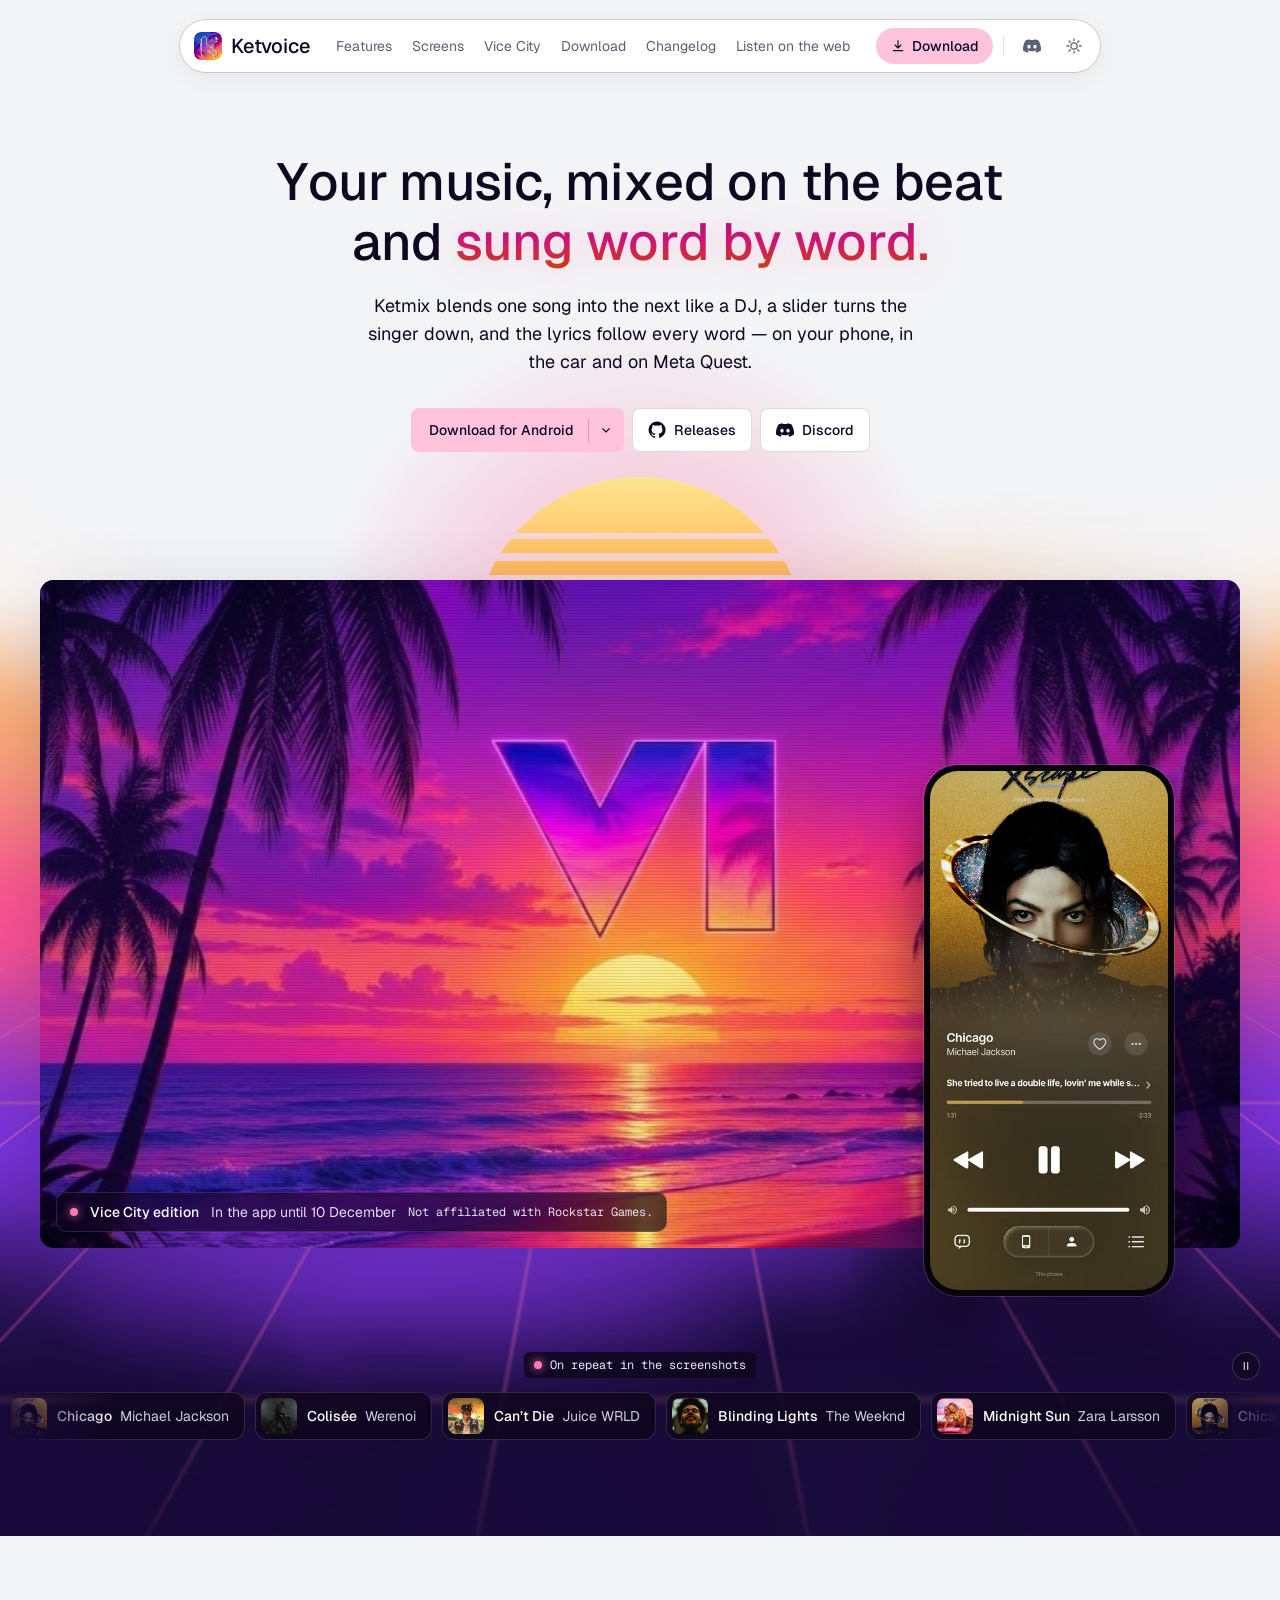
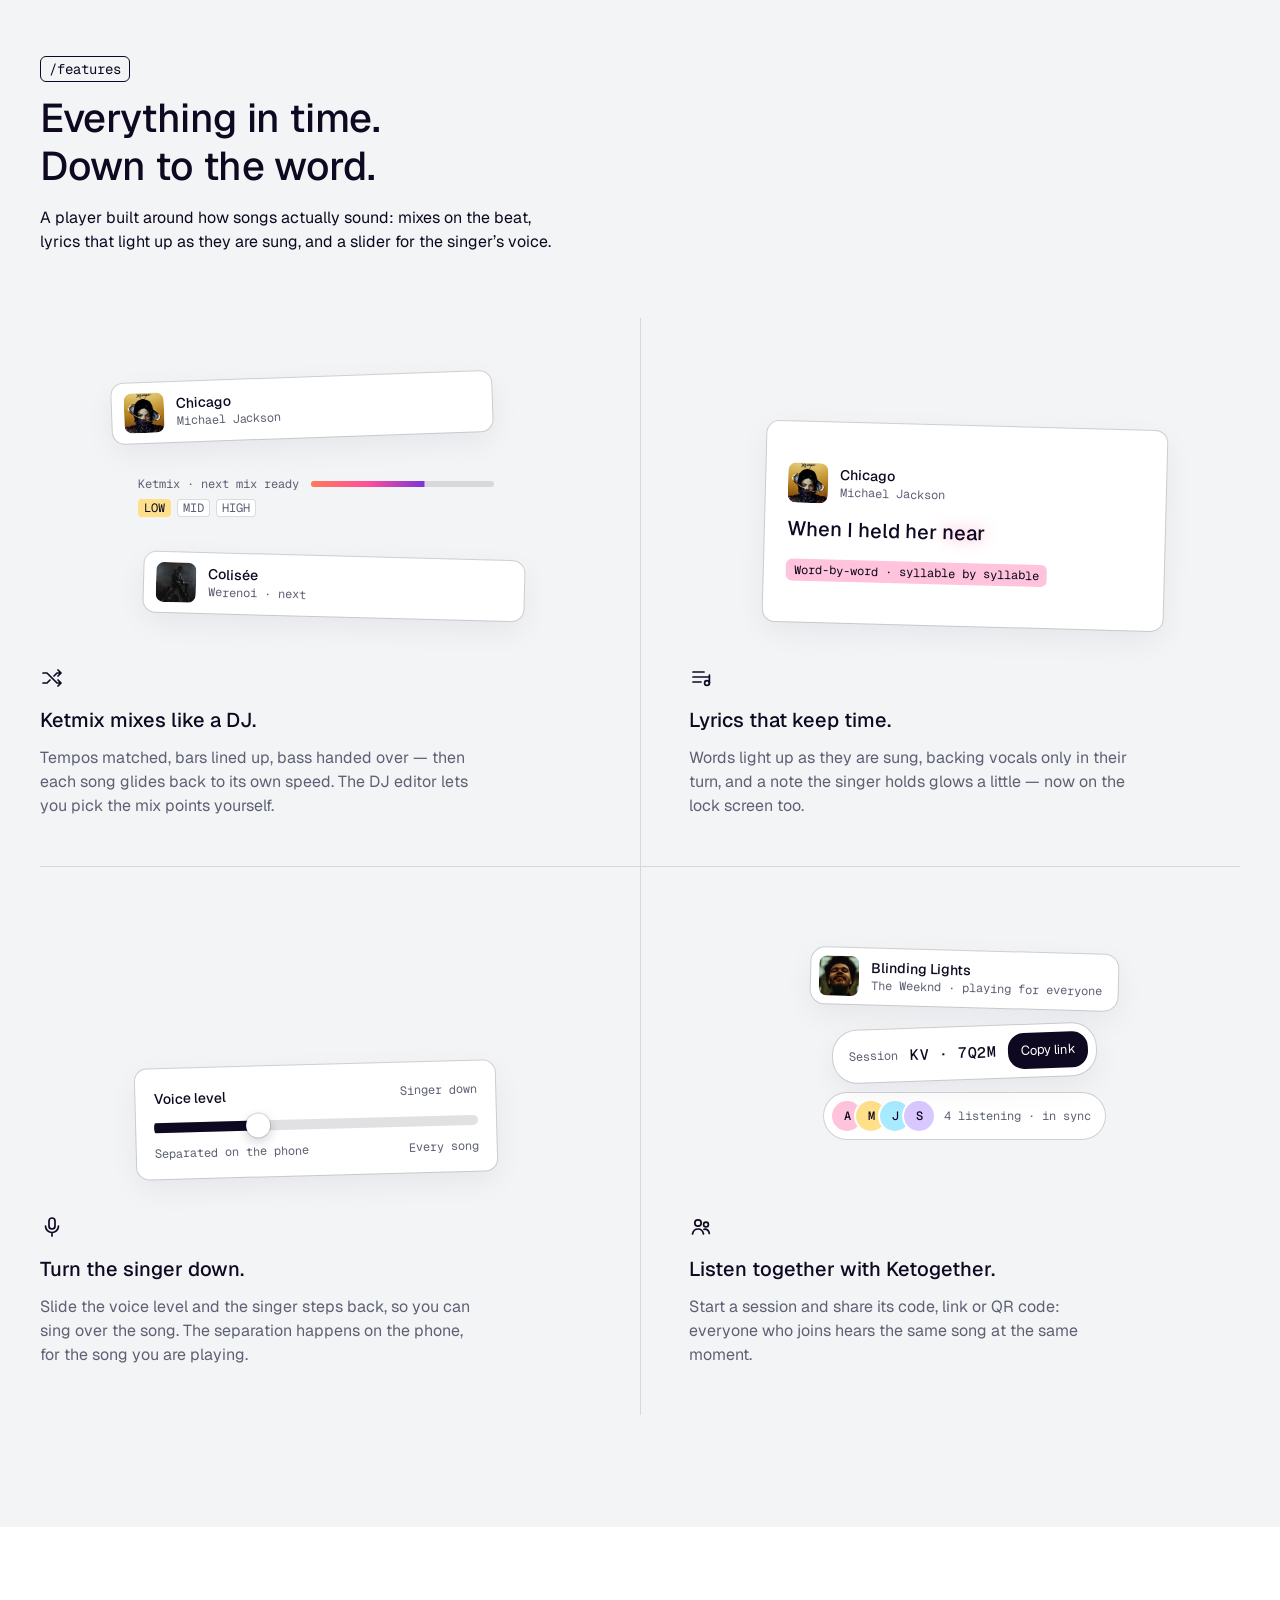
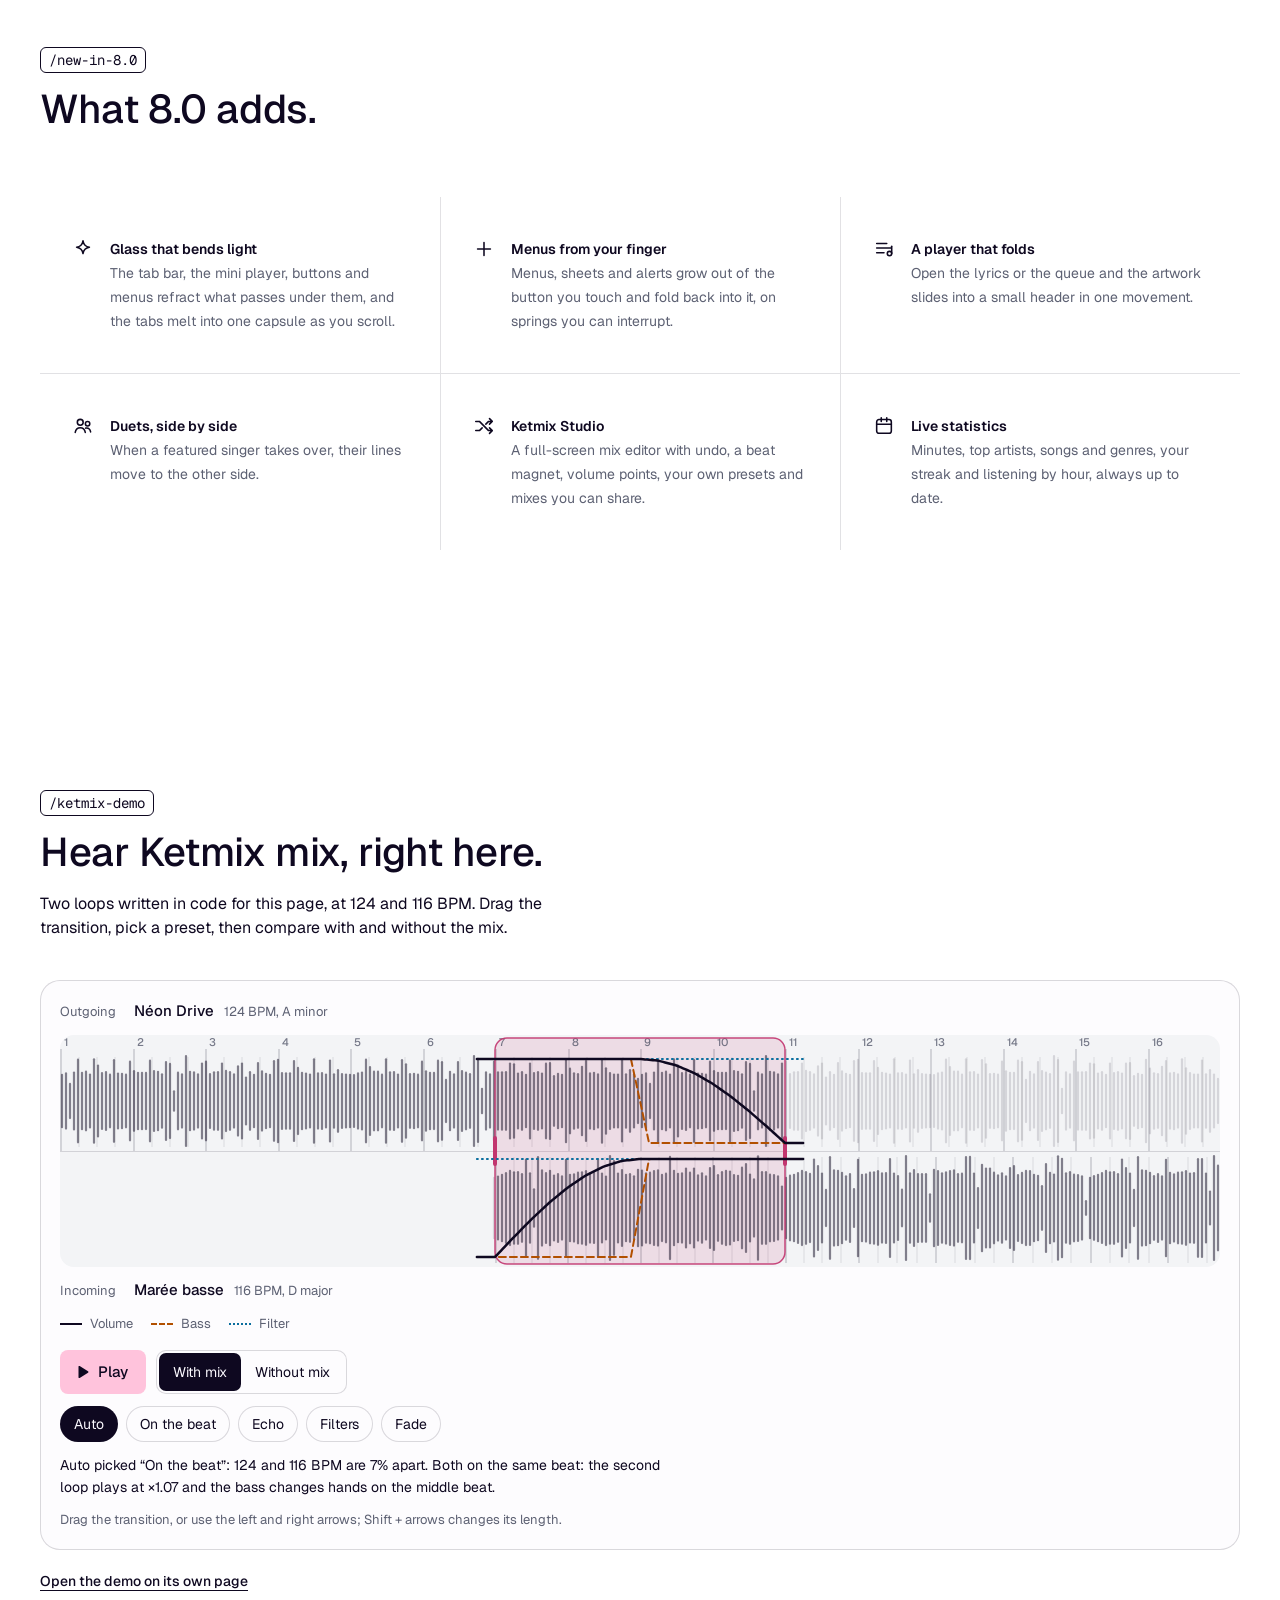
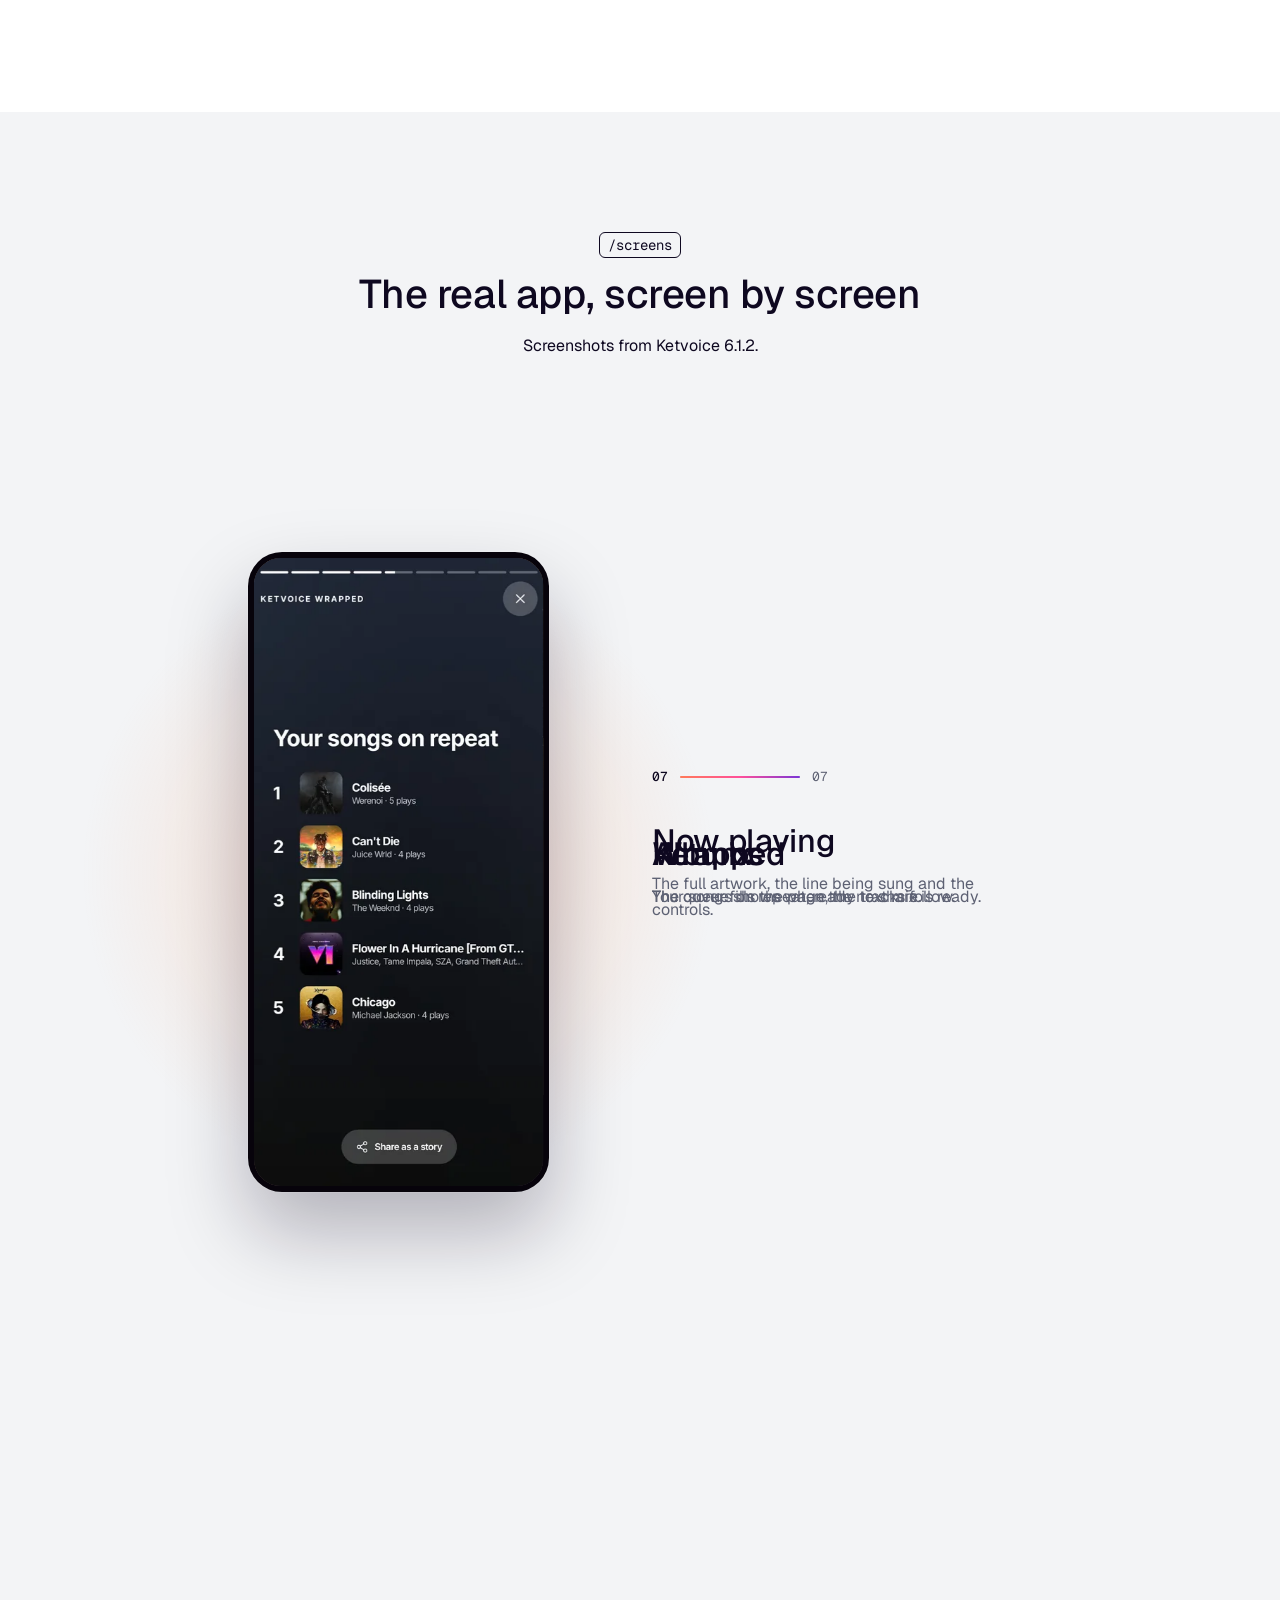
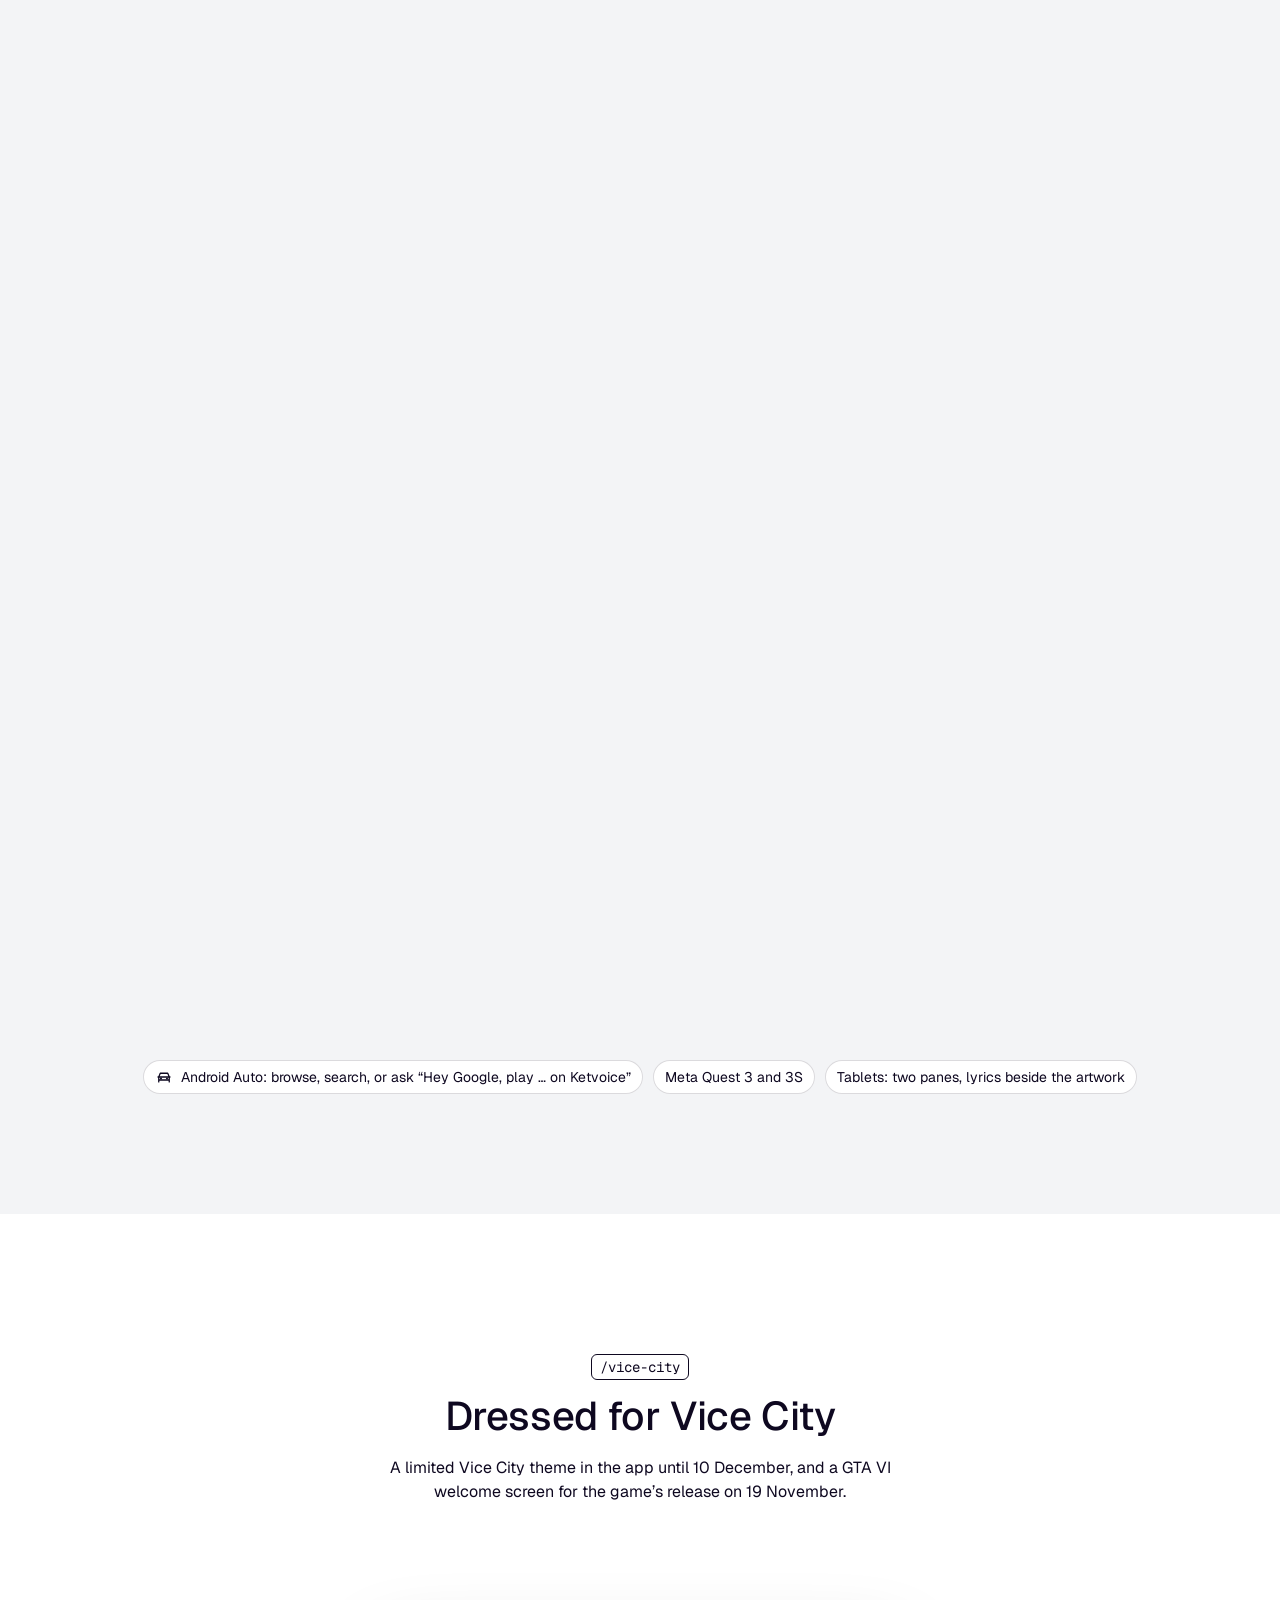
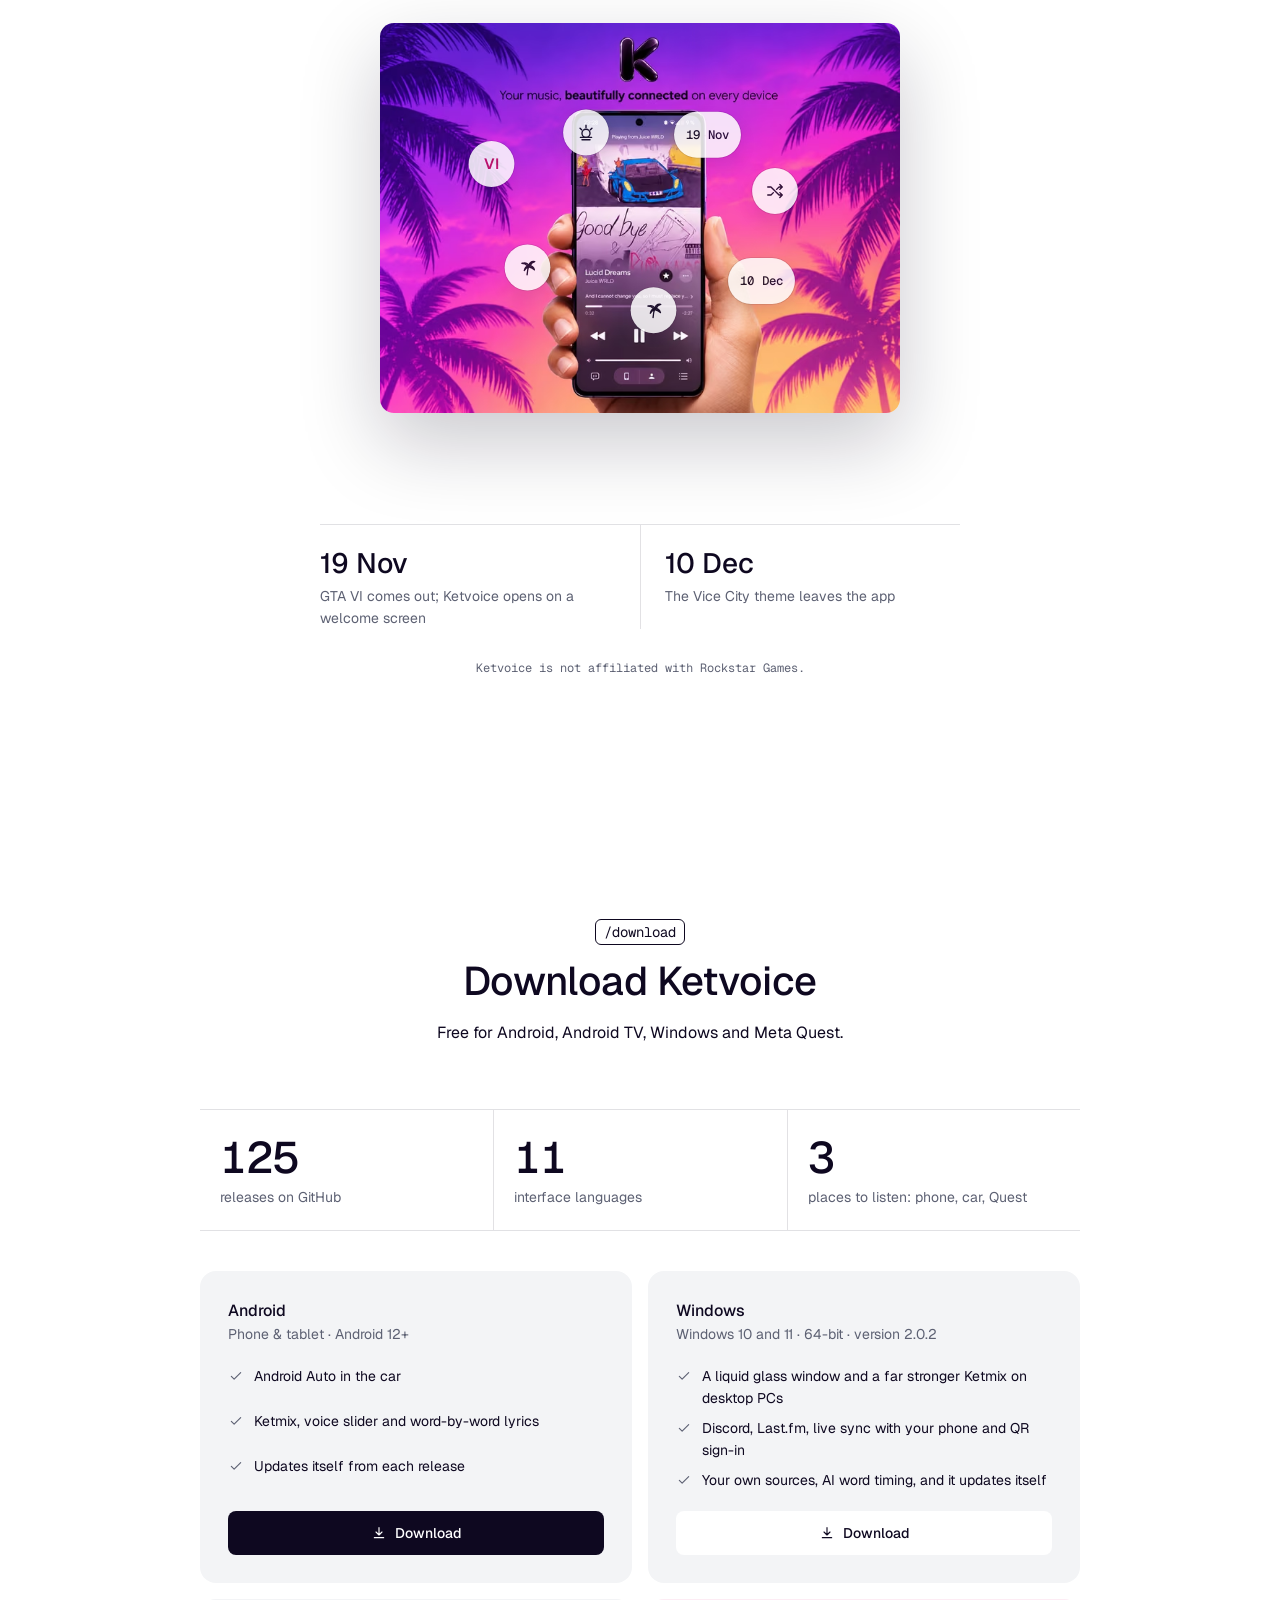
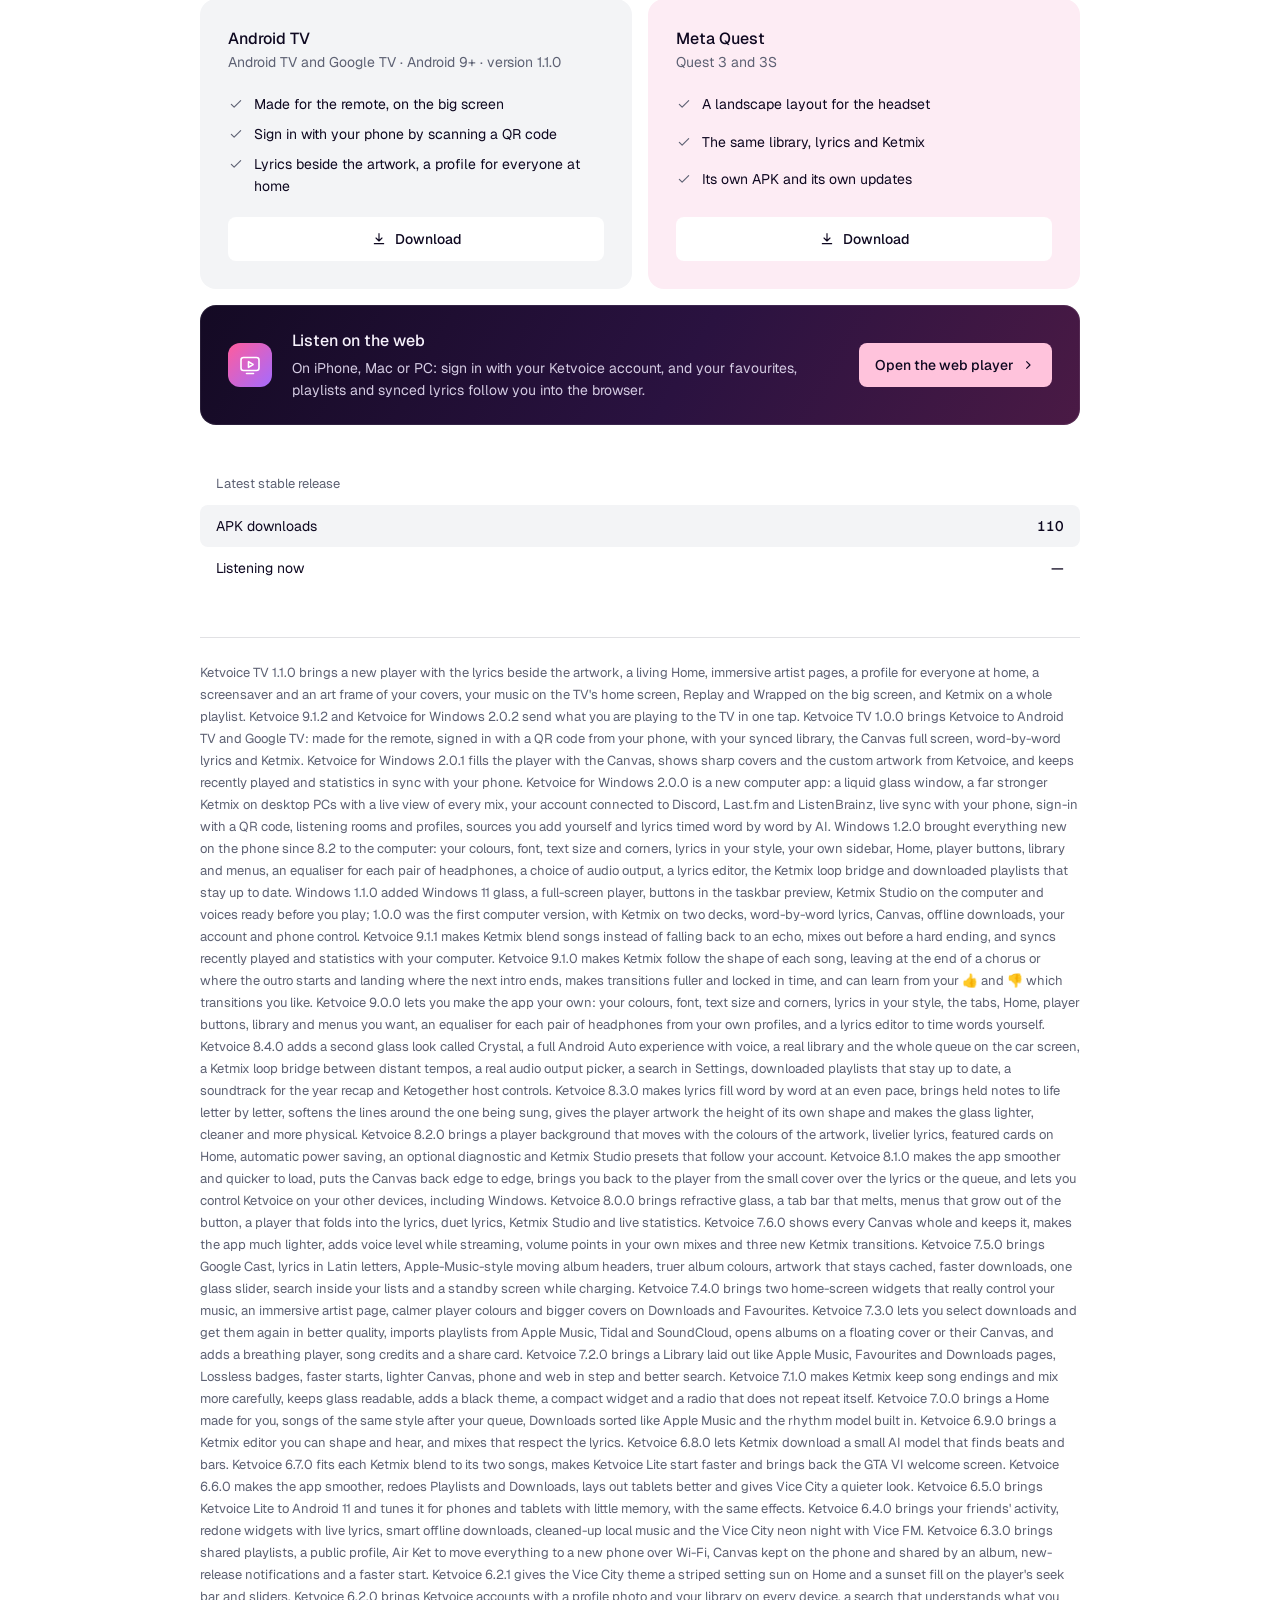
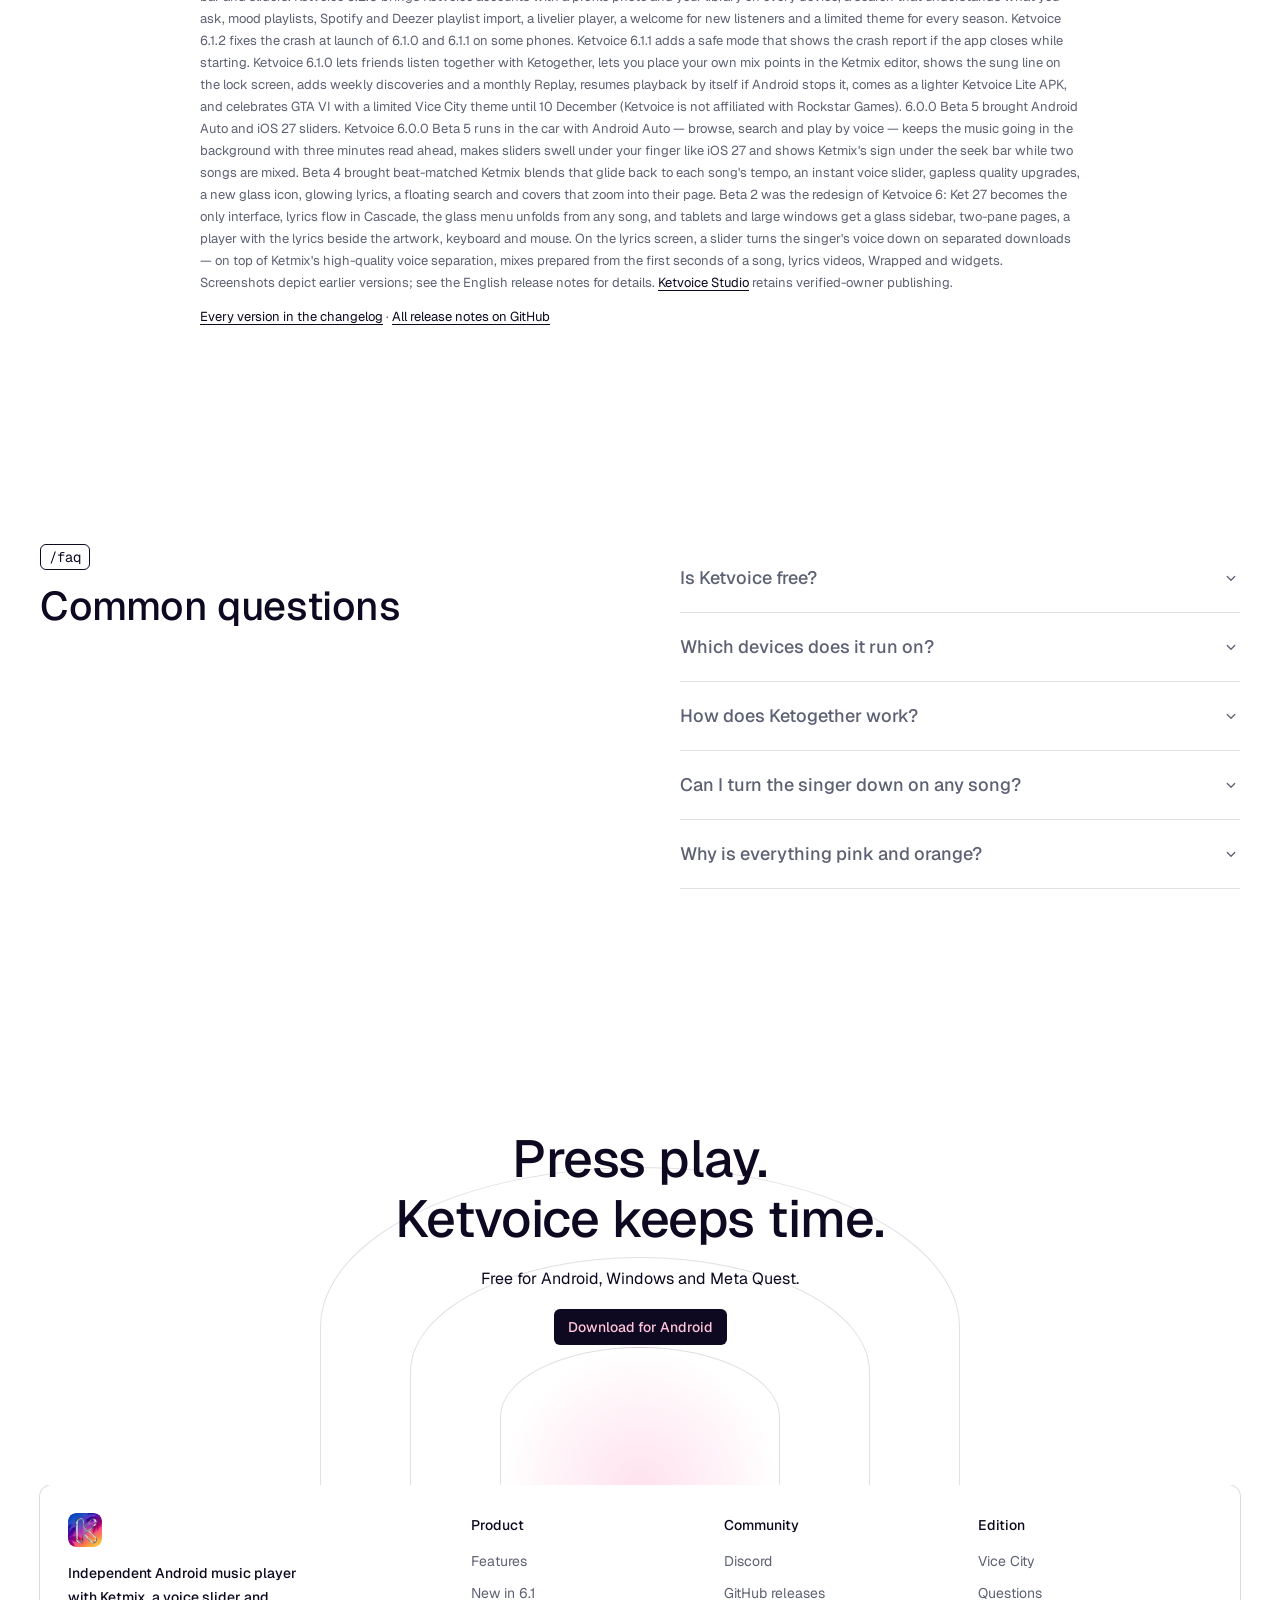
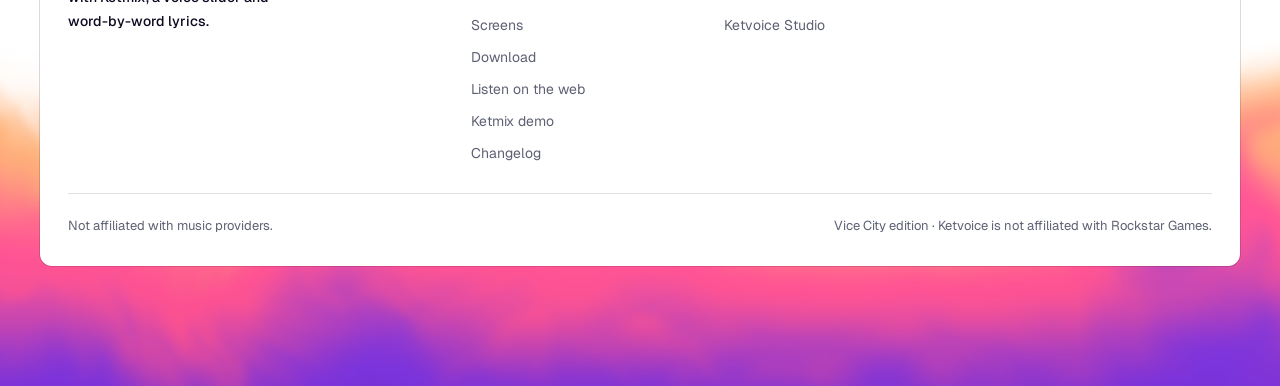
==== commit 2443daf7: "Ketvoice TV 1.1.0, Ketvoice 9.1.2 and Windows 2.0.2: links, versions, release cache Co-Authored-By: " ====
--- a/index.html
+++ b/index.html
@@ -70,7 +70,7 @@
 <p class="hero-sub appear">Ketmix blends one song into the next like a DJ, a slider turns the singer down, and the lyrics follow every word — on your phone, in the car and on Meta Quest.</p>
 <div class="hero-actions appear">
 <div class="split" data-magnet id="split"><a class="btn btn-accent split-main" data-apk="android" href="https://github.com/Tysnnn23/Ketvoice/releases/latest">Download for Android</a><button aria-controls="split-menu" aria-expanded="false" aria-haspopup="true" aria-label="Choose another edition" class="btn btn-accent split-more" id="split-more" type="button"><svg aria-hidden="true" class="icon"><use href="#i-chev"/></svg></button>
-<div class="split-menu" id="split-menu" role="menu"><a data-apk="android" href="https://github.com/Tysnnn23/Ketvoice/releases/latest" role="menuitem">Android <small>phone &amp; tablet</small></a><a data-win="windows" href="https://github.com/Tysnnn23/Ketvoice/releases/download/windows-v2.0.1/Ketvoice-2.0.1.msi" role="menuitem">Windows <small>10 and 11</small></a><a data-tv="tv" href="https://github.com/Tysnnn23/Ketvoice/releases/download/tv-v1.0.0/Ketvoice-TV-1.0.0.apk" role="menuitem">Android TV <small>and Google TV</small></a><a data-apk="quest" href="https://github.com/Tysnnn23/Ketvoice/releases/latest" role="menuitem">Meta Quest <small>3 and 3S</small></a><a data-apk="lite" hidden href="https://github.com/Tysnnn23/Ketvoice/releases/latest" role="menuitem">Ketvoice Lite <small>modest phones</small></a><a data-apk="wear" hidden href="https://github.com/Tysnnn23/Ketvoice/releases/latest" role="menuitem">Wear OS <small>watch</small></a></div></div>
+<div class="split-menu" id="split-menu" role="menu"><a data-apk="android" href="https://github.com/Tysnnn23/Ketvoice/releases/latest" role="menuitem">Android <small>phone &amp; tablet</small></a><a data-win="windows" href="https://github.com/Tysnnn23/Ketvoice/releases/download/windows-v2.0.2/Ketvoice-2.0.2.msi" role="menuitem">Windows <small>10 and 11</small></a><a data-tv="tv" href="https://github.com/Tysnnn23/Ketvoice/releases/download/tv-v1.1.0/Ketvoice-TV-1.1.0.apk" role="menuitem">Android TV <small>and Google TV</small></a><a data-apk="quest" href="https://github.com/Tysnnn23/Ketvoice/releases/latest" role="menuitem">Meta Quest <small>3 and 3S</small></a><a data-apk="lite" hidden href="https://github.com/Tysnnn23/Ketvoice/releases/latest" role="menuitem">Ketvoice Lite <small>modest phones</small></a><a data-apk="wear" hidden href="https://github.com/Tysnnn23/Ketvoice/releases/latest" role="menuitem">Wear OS <small>watch</small></a></div></div>
 <a class="btn btn-line" data-magnet href="https://github.com/Tysnnn23/Ketvoice/releases/latest" rel="noopener noreferrer" target="_blank"><svg aria-hidden="true" class="icon"><use href="#i-gh"/></svg>Releases</a>
 <button class="btn btn-line discord-action" data-magnet type="button"><svg aria-hidden="true" class="icon"><use href="#i-disc"/></svg>Discord</button>
 </div>
@@ -204,8 +204,8 @@
 <dl class="tally reveal" id="tally"><div><dt>releases on GitHub</dt><dd><span class="count" data-count="125" id="tally-releases">125</span></dd></div><div><dt>interface languages</dt><dd><span class="count" data-count="11">11</span></dd></div><div><dt>places to listen: phone, car, Quest</dt><dd><span class="count" data-count="3">3</span></dd></div></dl>
 <div class="download-list">
 <div class="download-row" id="android-row"><div class="dr-head"><h3>Android</h3><p class="small-note">Phone &amp; tablet · Android 12+</p></div><ul class="dr-list"><li><svg aria-hidden="true" class="icon"><use href="#i-check"/></svg>Android Auto in the car</li><li><svg aria-hidden="true" class="icon"><use href="#i-check"/></svg>Ketmix, voice slider and word-by-word lyrics</li><li><svg aria-hidden="true" class="icon"><use href="#i-check"/></svg>Updates itself from each release</li></ul><a class="row-button" href="https://github.com/Tysnnn23/Ketvoice/releases/latest" id="android-apk"><svg aria-hidden="true" class="icon"><use href="#i-down"/></svg>Download</a></div>
-<div class="download-row" id="windows-row"><div class="dr-head"><h3>Windows</h3><p class="small-note">Windows 10 and 11 · 64-bit · version 2.0.1</p></div><ul class="dr-list"><li><svg aria-hidden="true" class="icon"><use href="#i-check"/></svg>A liquid glass window and a far stronger Ketmix on desktop PCs</li><li><svg aria-hidden="true" class="icon"><use href="#i-check"/></svg>Discord, Last.fm, live sync with your phone and QR sign-in</li><li><svg aria-hidden="true" class="icon"><use href="#i-check"/></svg>Your own sources, AI word timing, and it updates itself</li></ul><a class="row-button" href="https://github.com/Tysnnn23/Ketvoice/releases/download/windows-v2.0.1/Ketvoice-2.0.1.msi" id="windows-msi"><svg aria-hidden="true" class="icon"><use href="#i-down"/></svg>Download</a></div>
-<div class="download-row" id="tv-row"><div class="dr-head"><h3>Android TV</h3><p class="small-note">Android TV and Google TV · Android 9+ · version 1.0.0</p></div><ul class="dr-list"><li><svg aria-hidden="true" class="icon"><use href="#i-check"/></svg>Made for the remote, on the big screen</li><li><svg aria-hidden="true" class="icon"><use href="#i-check"/></svg>Sign in with your phone by scanning a QR code</li><li><svg aria-hidden="true" class="icon"><use href="#i-check"/></svg>Full-screen player with Canvas and word-by-word lyrics</li></ul><a class="row-button" href="https://github.com/Tysnnn23/Ketvoice/releases/download/tv-v1.0.0/Ketvoice-TV-1.0.0.apk" id="tv-apk"><svg aria-hidden="true" class="icon"><use href="#i-down"/></svg>Download</a></div>
+<div class="download-row" id="windows-row"><div class="dr-head"><h3>Windows</h3><p class="small-note">Windows 10 and 11 · 64-bit · version 2.0.2</p></div><ul class="dr-list"><li><svg aria-hidden="true" class="icon"><use href="#i-check"/></svg>A liquid glass window and a far stronger Ketmix on desktop PCs</li><li><svg aria-hidden="true" class="icon"><use href="#i-check"/></svg>Discord, Last.fm, live sync with your phone and QR sign-in</li><li><svg aria-hidden="true" class="icon"><use href="#i-check"/></svg>Your own sources, AI word timing, and it updates itself</li></ul><a class="row-button" href="https://github.com/Tysnnn23/Ketvoice/releases/download/windows-v2.0.2/Ketvoice-2.0.2.msi" id="windows-msi"><svg aria-hidden="true" class="icon"><use href="#i-down"/></svg>Download</a></div>
+<div class="download-row" id="tv-row"><div class="dr-head"><h3>Android TV</h3><p class="small-note">Android TV and Google TV · Android 9+ · version 1.1.0</p></div><ul class="dr-list"><li><svg aria-hidden="true" class="icon"><use href="#i-check"/></svg>Made for the remote, on the big screen</li><li><svg aria-hidden="true" class="icon"><use href="#i-check"/></svg>Sign in with your phone by scanning a QR code</li><li><svg aria-hidden="true" class="icon"><use href="#i-check"/></svg>Lyrics beside the artwork, a profile for everyone at home</li></ul><a class="row-button" href="https://github.com/Tysnnn23/Ketvoice/releases/download/tv-v1.1.0/Ketvoice-TV-1.1.0.apk" id="tv-apk"><svg aria-hidden="true" class="icon"><use href="#i-down"/></svg>Download</a></div>
 <div class="download-row" id="quest-row"><div class="dr-head"><h3>Meta Quest</h3><p class="small-note">Quest 3 and 3S</p></div><ul class="dr-list"><li><svg aria-hidden="true" class="icon"><use href="#i-check"/></svg>A landscape layout for the headset</li><li><svg aria-hidden="true" class="icon"><use href="#i-check"/></svg>The same library, lyrics and Ketmix</li><li><svg aria-hidden="true" class="icon"><use href="#i-check"/></svg>Its own APK and its own updates</li></ul><a class="row-button" href="https://github.com/Tysnnn23/Ketvoice/releases/latest" id="quest-apk"><svg aria-hidden="true" class="icon"><use href="#i-down"/></svg>Download</a></div>
 <div class="download-row" id="lite-row" hidden><div class="dr-head"><h3>Ketvoice Lite</h3><p class="small-note">Android 11+ · modest phones &amp; tablets</p></div><ul class="dr-list"><li><svg aria-hidden="true" class="icon"><use href="#i-check"/></svg>The same effects, tuned lighter</li><li><svg aria-hidden="true" class="icon"><use href="#i-check"/></svg>Smaller memory and work budgets</li></ul><a class="row-button" href="https://github.com/Tysnnn23/Ketvoice/releases/latest" id="lite-apk"><svg aria-hidden="true" class="icon"><use href="#i-down"/></svg>Download</a></div>
 <div class="download-row" id="wear-row" hidden><div class="dr-head"><h3>Wear OS</h3><p class="small-note">Watch app</p></div><ul class="dr-list"><li><svg aria-hidden="true" class="icon"><use href="#i-check"/></svg>Ketvoice on your wrist</li></ul><a class="row-button" href="https://github.com/Tysnnn23/Ketvoice/releases/latest" id="wear-apk"><svg aria-hidden="true" class="icon"><use href="#i-down"/></svg>Download</a></div>
@@ -220,7 +220,7 @@
 </table>
 <aside class="release-notes" id="release-notes" hidden><div class="rn-head"><p class="tag">/release-notes</p><h3 id="release-notes-title"></h3></div><ul id="release-notes-list"></ul><button aria-controls="release-notes-list" aria-expanded="false" class="text-link rn-more" hidden id="rn-more" type="button">Show every change</button></aside>
 </div>
-<div class="container"><p class="download-footnote lead-note">Ketvoice TV 1.0.0 brings Ketvoice to Android TV and Google TV: made for the remote, signed in with a QR code from your phone, with your synced library, the Canvas full screen, word-by-word lyrics and Ketmix. Ketvoice for Windows 2.0.1 fills the player with the Canvas, shows sharp covers and the custom artwork from Ketvoice, and keeps recently played and statistics in sync with your phone. Ketvoice for Windows 2.0.0 is a new computer app: a liquid glass window, a far stronger Ketmix on desktop PCs with a live view of every mix, your account connected to Discord, Last.fm and ListenBrainz, live sync with your phone, sign-in with a QR code, listening rooms and profiles, sources you add yourself and lyrics timed word by word by AI. Windows 1.2.0 brought everything new on the phone since 8.2 to the computer: your colours, font, text size and corners, lyrics in your style, your own sidebar, Home, player buttons, library and menus, an equaliser for each pair of headphones, a choice of audio output, a lyrics editor, the Ketmix loop bridge and downloaded playlists that stay up to date. Windows 1.1.0 added Windows 11 glass, a full-screen player, buttons in the taskbar preview, Ketmix Studio on the computer and voices ready before you play; 1.0.0 was the first computer version, with Ketmix on two decks, word-by-word lyrics, Canvas, offline downloads, your account and phone control. Ketvoice 9.1.1 makes Ketmix blend songs instead of falling back to an echo, mixes out before a hard ending, and syncs recently played and statistics with your computer. Ketvoice 9.1.0 makes Ketmix follow the shape of each song, leaving at the end of a chorus or where the outro starts and landing where the next intro ends, makes transitions fuller and locked in time, and can learn from your 👍 and 👎 which transitions you like. Ketvoice 9.0.0 lets you make the app your own: your colours, font, text size and corners, lyrics in your style, the tabs, Home, player buttons, library and menus you want, an equaliser for each pair of headphones from your own profiles, and a lyrics editor to time words yourself. Ketvoice 8.4.0 adds a second glass look called Crystal, a full Android Auto experience with voice, a real library and the whole queue on the car screen, a Ketmix loop bridge between distant tempos, a real audio output picker, a search in Settings, downloaded playlists that stay up to date, a soundtrack for the year recap and Ketogether host controls. Ketvoice 8.3.0 makes lyrics fill word by word at an even pace, brings held notes to life letter by letter, softens the lines around the one being sung, gives the player artwork the height of its own shape and makes the glass lighter, cleaner and more physical. Ketvoice 8.2.0 brings a player background that moves with the colours of the artwork, livelier lyrics, featured cards on Home, automatic power saving, an optional diagnostic and Ketmix Studio presets that follow your account. Ketvoice 8.1.0 makes the app smoother and quicker to load, puts the Canvas back edge to edge, brings you back to the player from the small cover over the lyrics or the queue, and lets you control Ketvoice on your other devices, including Windows. Ketvoice 8.0.0 brings refractive glass, a tab bar that melts, menus that grow out of the button, a player that folds into the lyrics, duet lyrics, Ketmix Studio and live statistics. Ketvoice 7.6.0 shows every Canvas whole and keeps it, makes the app much lighter, adds voice level while streaming, volume points in your own mixes and three new Ketmix transitions. Ketvoice 7.5.0 brings Google Cast, lyrics in Latin letters, Apple-Music-style moving album headers, truer album colours, artwork that stays cached, faster downloads, one glass slider, search inside your lists and a standby screen while charging. Ketvoice 7.4.0 brings two home-screen widgets that really control your music, an immersive artist page, calmer player colours and bigger covers on Downloads and Favourites. Ketvoice 7.3.0 lets you select downloads and get them again in better quality, imports playlists from Apple Music, Tidal and SoundCloud, opens albums on a floating cover or their Canvas, and adds a breathing player, song credits and a share card. Ketvoice 7.2.0 brings a Library laid out like Apple Music, Favourites and Downloads pages, Lossless badges, faster starts, lighter Canvas, phone and web in step and better search. Ketvoice 7.1.0 makes Ketmix keep song endings and mix more carefully, keeps glass readable, adds a black theme, a compact widget and a radio that does not repeat itself. Ketvoice 7.0.0 brings a Home made for you, songs of the same style after your queue, Downloads sorted like Apple Music and the rhythm model built in. Ketvoice 6.9.0 brings a Ketmix editor you can shape and hear, and mixes that respect the lyrics. Ketvoice 6.8.0 lets Ketmix download a small AI model that finds beats and bars. Ketvoice 6.7.0 fits each Ketmix blend to its two songs, makes Ketvoice Lite start faster and brings back the GTA VI welcome screen. Ketvoice 6.6.0 makes the app smoother, redoes Playlists and Downloads, lays out tablets better and gives Vice City a quieter look. Ketvoice 6.5.0 brings Ketvoice Lite to Android 11 and tunes it for phones and tablets with little memory, with the same effects. Ketvoice 6.4.0 brings your friends' activity, redone widgets with live lyrics, smart offline downloads, cleaned-up local music and the Vice City neon night with Vice FM. Ketvoice 6.3.0 brings shared playlists, a public profile, Air Ket to move everything to a new phone over Wi-Fi, Canvas kept on the phone and shared by an album, new-release notifications and a faster start. Ketvoice 6.2.1 gives the Vice City theme a striped setting sun on Home and a sunset fill on the player's seek bar and sliders. Ketvoice 6.2.0 brings Ketvoice accounts with a profile photo and your library on every device, a search that understands what you ask, mood playlists, Spotify and Deezer playlist import, a livelier player, a welcome for new listeners and a limited theme for every season. Ketvoice 6.1.2 fixes the crash at launch of 6.1.0 and 6.1.1 on some phones. Ketvoice 6.1.1 adds a safe mode that shows the crash report if the app closes while starting. Ketvoice 6.1.0 lets friends listen together with Ketogether, lets you place your own mix points in the Ketmix editor, shows the sung line on the lock screen, adds weekly discoveries and a monthly Replay, resumes playback by itself if Android stops it, comes as a lighter Ketvoice Lite APK, and celebrates GTA VI with a limited Vice City theme until 10 December (Ketvoice is not affiliated with Rockstar Games). 6.0.0 Beta 5 brought Android Auto and iOS 27 sliders. Ketvoice 6.0.0 Beta 5 runs in the car with Android Auto — browse, search and play by voice — keeps the music going in the background with three minutes read ahead, makes sliders swell under your finger like iOS 27 and shows Ketmix's sign under the seek bar while two songs are mixed. Beta 4 brought beat-matched Ketmix blends that glide back to each song's tempo, an instant voice slider, gapless quality upgrades, a new glass icon, glowing lyrics, a floating search and covers that zoom into their page. Beta 2 was the redesign of Ketvoice 6: Ket 27 becomes the only interface, lyrics flow in Cascade, the glass menu unfolds from any song, and tablets and large windows get a glass sidebar, two-pane pages, a player with the lyrics beside the artwork, keyboard and mouse. On the lyrics screen, a slider turns the singer's voice down on separated downloads — on top of Ketmix's high-quality voice separation, mixes prepared from the first seconds of a song, lyrics videos, Wrapped and widgets. Screenshots depict earlier versions; see the English release notes for details. <a href="https://tysnnn23.github.io/Ketvoice/admin/ketvoice-admin.html" target="_blank" rel="noopener noreferrer">Ketvoice Studio</a> retains verified-owner publishing.</p></div>
+<div class="container"><p class="download-footnote lead-note">Ketvoice TV 1.1.0 brings a new player with the lyrics beside the artwork, a living Home, immersive artist pages, a profile for everyone at home, a screensaver and an art frame of your covers, your music on the TV's home screen, Replay and Wrapped on the big screen, and Ketmix on a whole playlist. Ketvoice 9.1.2 and Ketvoice for Windows 2.0.2 send what you are playing to the TV in one tap. Ketvoice TV 1.0.0 brings Ketvoice to Android TV and Google TV: made for the remote, signed in with a QR code from your phone, with your synced library, the Canvas full screen, word-by-word lyrics and Ketmix. Ketvoice for Windows 2.0.1 fills the player with the Canvas, shows sharp covers and the custom artwork from Ketvoice, and keeps recently played and statistics in sync with your phone. Ketvoice for Windows 2.0.0 is a new computer app: a liquid glass window, a far stronger Ketmix on desktop PCs with a live view of every mix, your account connected to Discord, Last.fm and ListenBrainz, live sync with your phone, sign-in with a QR code, listening rooms and profiles, sources you add yourself and lyrics timed word by word by AI. Windows 1.2.0 brought everything new on the phone since 8.2 to the computer: your colours, font, text size and corners, lyrics in your style, your own sidebar, Home, player buttons, library and menus, an equaliser for each pair of headphones, a choice of audio output, a lyrics editor, the Ketmix loop bridge and downloaded playlists that stay up to date. Windows 1.1.0 added Windows 11 glass, a full-screen player, buttons in the taskbar preview, Ketmix Studio on the computer and voices ready before you play; 1.0.0 was the first computer version, with Ketmix on two decks, word-by-word lyrics, Canvas, offline downloads, your account and phone control. Ketvoice 9.1.1 makes Ketmix blend songs instead of falling back to an echo, mixes out before a hard ending, and syncs recently played and statistics with your computer. Ketvoice 9.1.0 makes Ketmix follow the shape of each song, leaving at the end of a chorus or where the outro starts and landing where the next intro ends, makes transitions fuller and locked in time, and can learn from your 👍 and 👎 which transitions you like. Ketvoice 9.0.0 lets you make the app your own: your colours, font, text size and corners, lyrics in your style, the tabs, Home, player buttons, library and menus you want, an equaliser for each pair of headphones from your own profiles, and a lyrics editor to time words yourself. Ketvoice 8.4.0 adds a second glass look called Crystal, a full Android Auto experience with voice, a real library and the whole queue on the car screen, a Ketmix loop bridge between distant tempos, a real audio output picker, a search in Settings, downloaded playlists that stay up to date, a soundtrack for the year recap and Ketogether host controls. Ketvoice 8.3.0 makes lyrics fill word by word at an even pace, brings held notes to life letter by letter, softens the lines around the one being sung, gives the player artwork the height of its own shape and makes the glass lighter, cleaner and more physical. Ketvoice 8.2.0 brings a player background that moves with the colours of the artwork, livelier lyrics, featured cards on Home, automatic power saving, an optional diagnostic and Ketmix Studio presets that follow your account. Ketvoice 8.1.0 makes the app smoother and quicker to load, puts the Canvas back edge to edge, brings you back to the player from the small cover over the lyrics or the queue, and lets you control Ketvoice on your other devices, including Windows. Ketvoice 8.0.0 brings refractive glass, a tab bar that melts, menus that grow out of the button, a player that folds into the lyrics, duet lyrics, Ketmix Studio and live statistics. Ketvoice 7.6.0 shows every Canvas whole and keeps it, makes the app much lighter, adds voice level while streaming, volume points in your own mixes and three new Ketmix transitions. Ketvoice 7.5.0 brings Google Cast, lyrics in Latin letters, Apple-Music-style moving album headers, truer album colours, artwork that stays cached, faster downloads, one glass slider, search inside your lists and a standby screen while charging. Ketvoice 7.4.0 brings two home-screen widgets that really control your music, an immersive artist page, calmer player colours and bigger covers on Downloads and Favourites. Ketvoice 7.3.0 lets you select downloads and get them again in better quality, imports playlists from Apple Music, Tidal and SoundCloud, opens albums on a floating cover or their Canvas, and adds a breathing player, song credits and a share card. Ketvoice 7.2.0 brings a Library laid out like Apple Music, Favourites and Downloads pages, Lossless badges, faster starts, lighter Canvas, phone and web in step and better search. Ketvoice 7.1.0 makes Ketmix keep song endings and mix more carefully, keeps glass readable, adds a black theme, a compact widget and a radio that does not repeat itself. Ketvoice 7.0.0 brings a Home made for you, songs of the same style after your queue, Downloads sorted like Apple Music and the rhythm model built in. Ketvoice 6.9.0 brings a Ketmix editor you can shape and hear, and mixes that respect the lyrics. Ketvoice 6.8.0 lets Ketmix download a small AI model that finds beats and bars. Ketvoice 6.7.0 fits each Ketmix blend to its two songs, makes Ketvoice Lite start faster and brings back the GTA VI welcome screen. Ketvoice 6.6.0 makes the app smoother, redoes Playlists and Downloads, lays out tablets better and gives Vice City a quieter look. Ketvoice 6.5.0 brings Ketvoice Lite to Android 11 and tunes it for phones and tablets with little memory, with the same effects. Ketvoice 6.4.0 brings your friends' activity, redone widgets with live lyrics, smart offline downloads, cleaned-up local music and the Vice City neon night with Vice FM. Ketvoice 6.3.0 brings shared playlists, a public profile, Air Ket to move everything to a new phone over Wi-Fi, Canvas kept on the phone and shared by an album, new-release notifications and a faster start. Ketvoice 6.2.1 gives the Vice City theme a striped setting sun on Home and a sunset fill on the player's seek bar and sliders. Ketvoice 6.2.0 brings Ketvoice accounts with a profile photo and your library on every device, a search that understands what you ask, mood playlists, Spotify and Deezer playlist import, a livelier player, a welcome for new listeners and a limited theme for every season. Ketvoice 6.1.2 fixes the crash at launch of 6.1.0 and 6.1.1 on some phones. Ketvoice 6.1.1 adds a safe mode that shows the crash report if the app closes while starting. Ketvoice 6.1.0 lets friends listen together with Ketogether, lets you place your own mix points in the Ketmix editor, shows the sung line on the lock screen, adds weekly discoveries and a monthly Replay, resumes playback by itself if Android stops it, comes as a lighter Ketvoice Lite APK, and celebrates GTA VI with a limited Vice City theme until 10 December (Ketvoice is not affiliated with Rockstar Games). 6.0.0 Beta 5 brought Android Auto and iOS 27 sliders. Ketvoice 6.0.0 Beta 5 runs in the car with Android Auto — browse, search and play by voice — keeps the music going in the background with three minutes read ahead, makes sliders swell under your finger like iOS 27 and shows Ketmix's sign under the seek bar while two songs are mixed. Beta 4 brought beat-matched Ketmix blends that glide back to each song's tempo, an instant voice slider, gapless quality upgrades, a new glass icon, glowing lyrics, a floating search and covers that zoom into their page. Beta 2 was the redesign of Ketvoice 6: Ket 27 becomes the only interface, lyrics flow in Cascade, the glass menu unfolds from any song, and tablets and large windows get a glass sidebar, two-pane pages, a player with the lyrics beside the artwork, keyboard and mouse. On the lyrics screen, a slider turns the singer's voice down on separated downloads — on top of Ketmix's high-quality voice separation, mixes prepared from the first seconds of a song, lyrics videos, Wrapped and widgets. Screenshots depict earlier versions; see the English release notes for details. <a href="https://tysnnn23.github.io/Ketvoice/admin/ketvoice-admin.html" target="_blank" rel="noopener noreferrer">Ketvoice Studio</a> retains verified-owner publishing.</p></div>
 <div class="wrap narrow"><p class="download-footnote dl-links"><a href="changelog">Every version in the changelog</a> · <a href="https://github.com/Tysnnn23/Ketvoice/releases/latest" rel="noopener noreferrer" target="_blank">All release notes on GitHub</a></p></div>
 </section>
 
